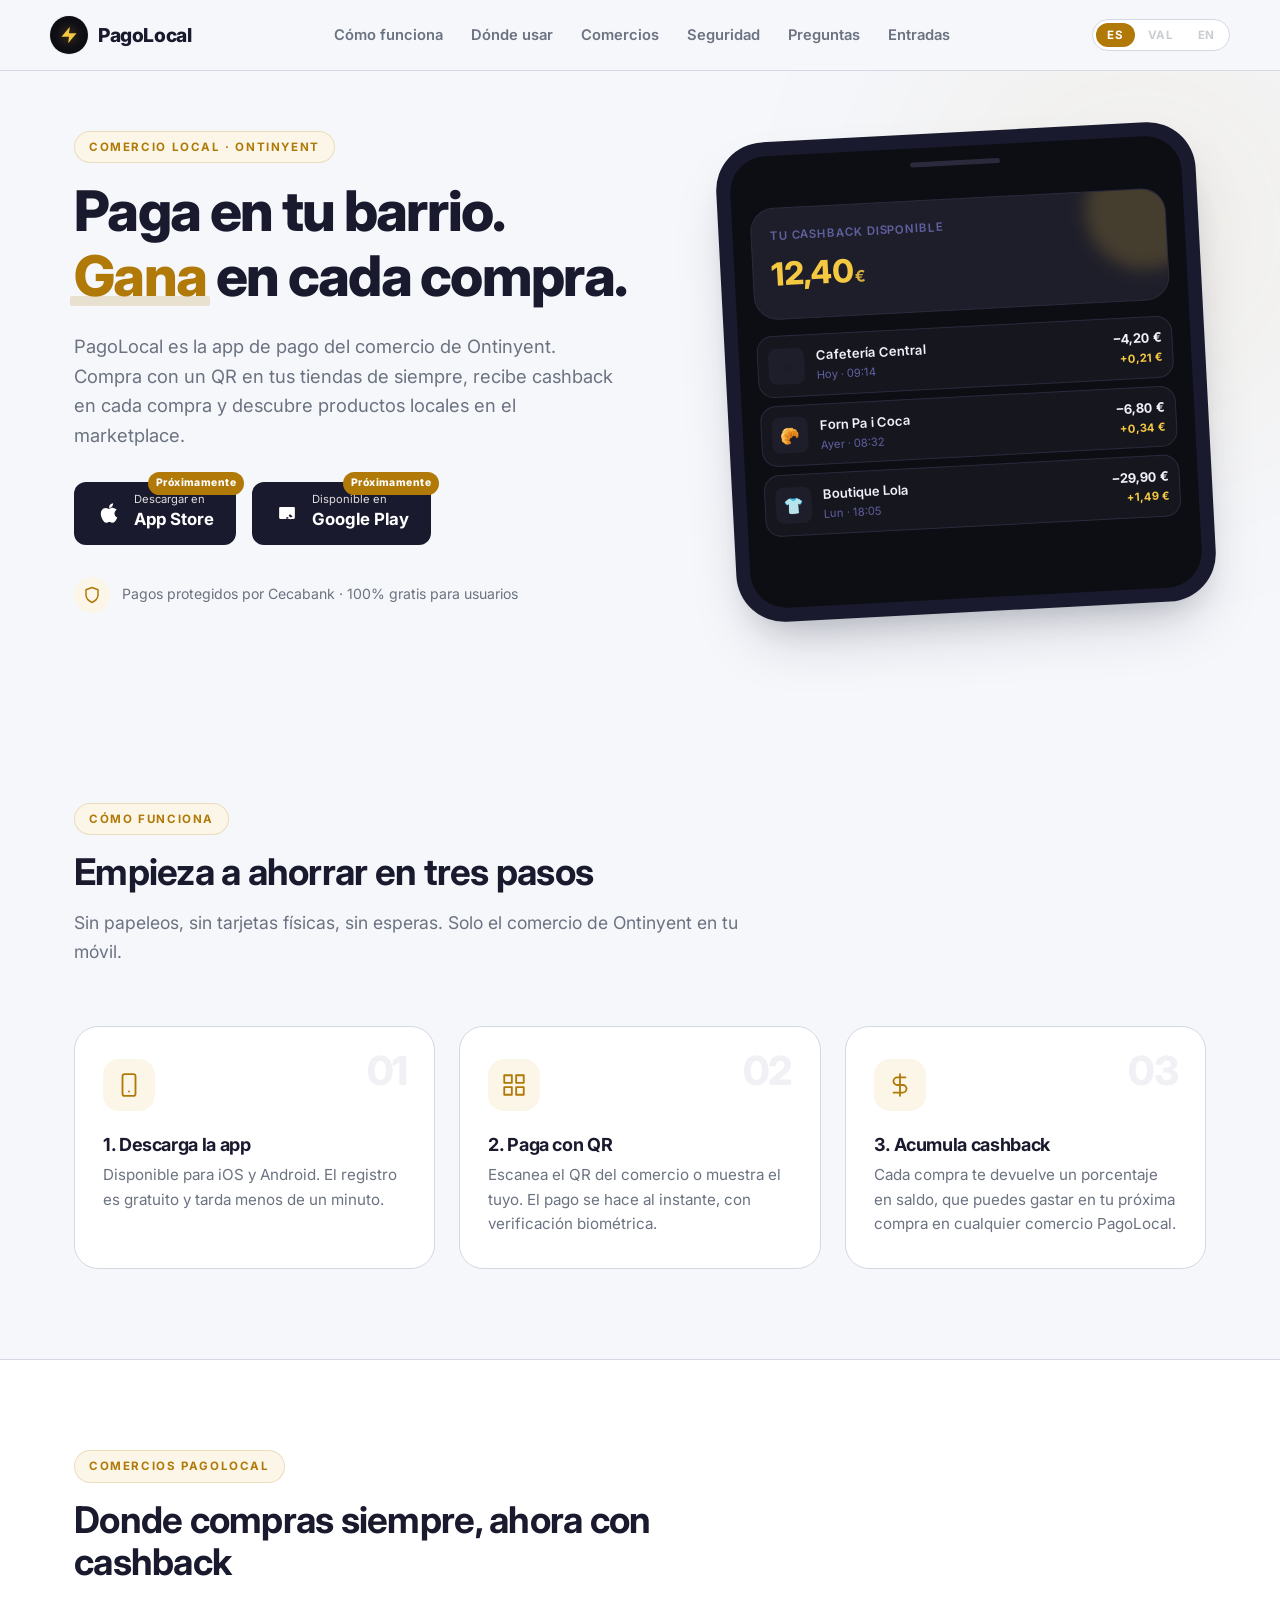
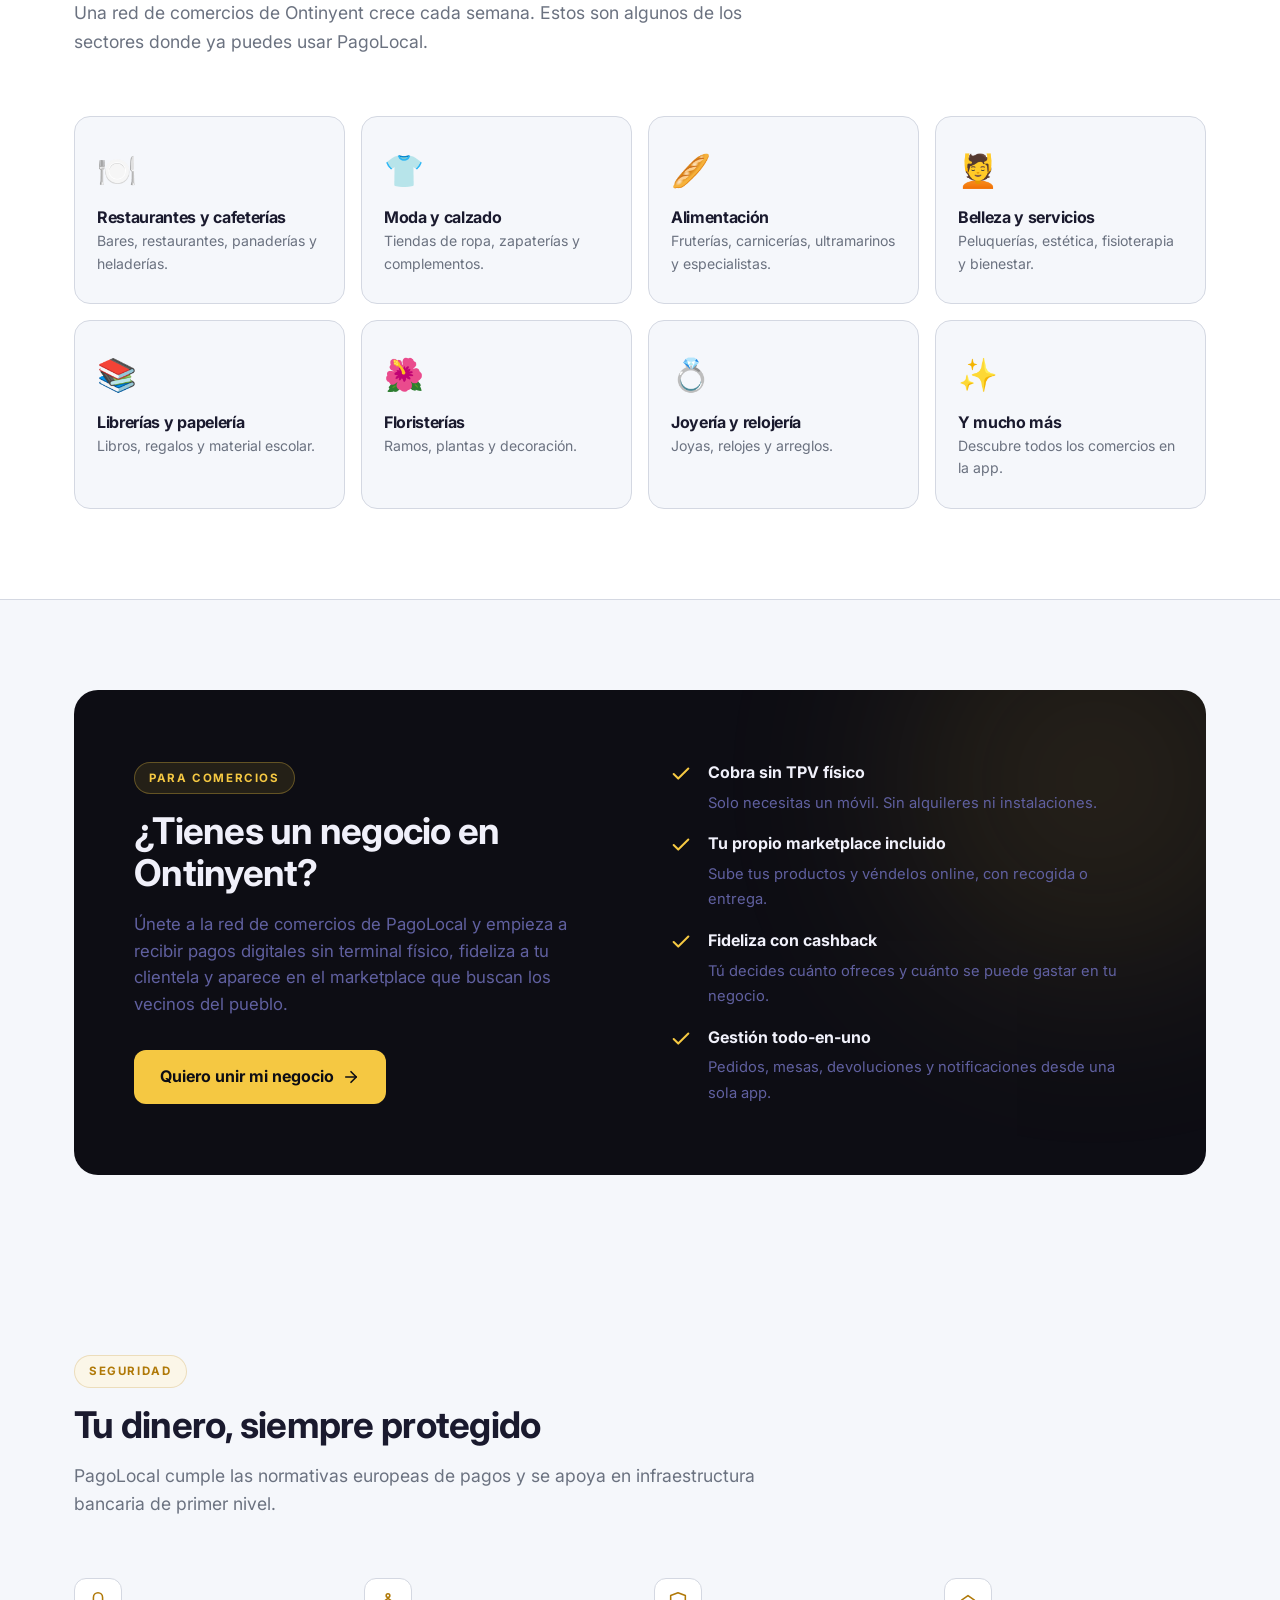
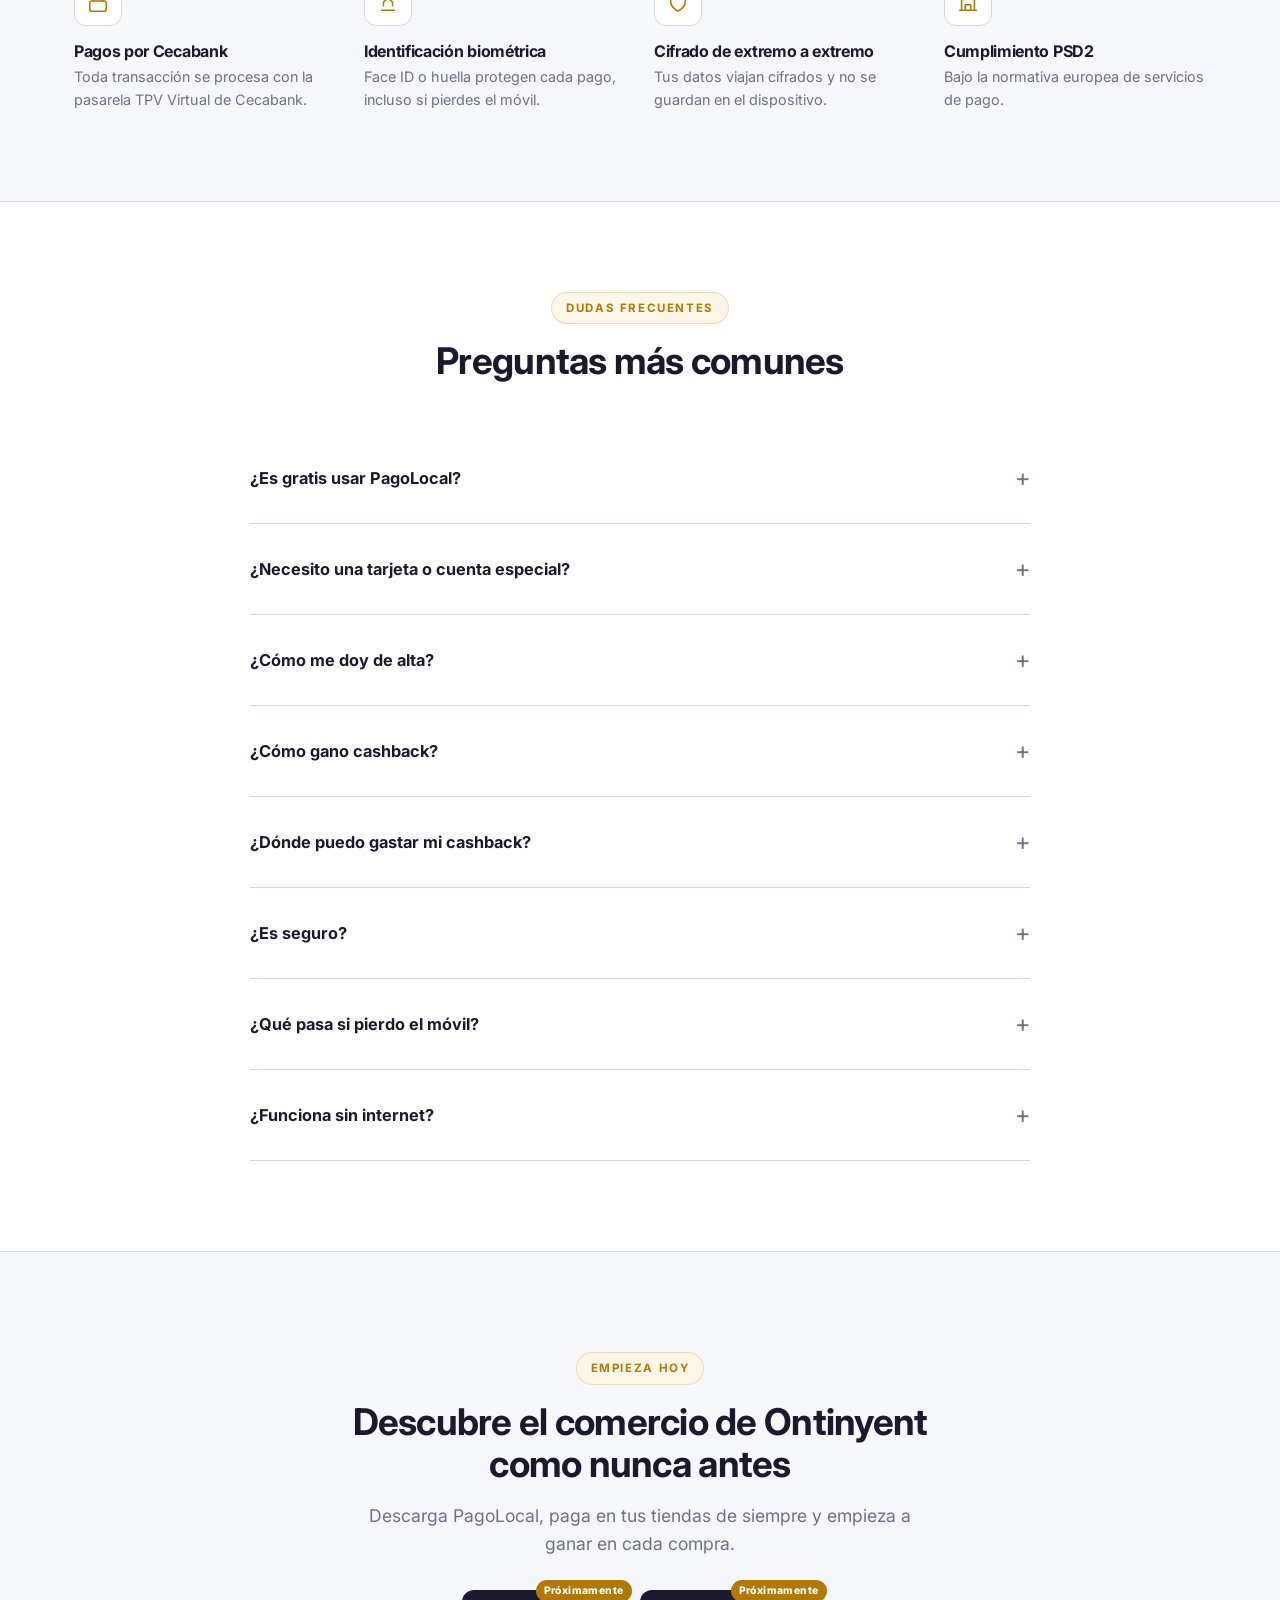
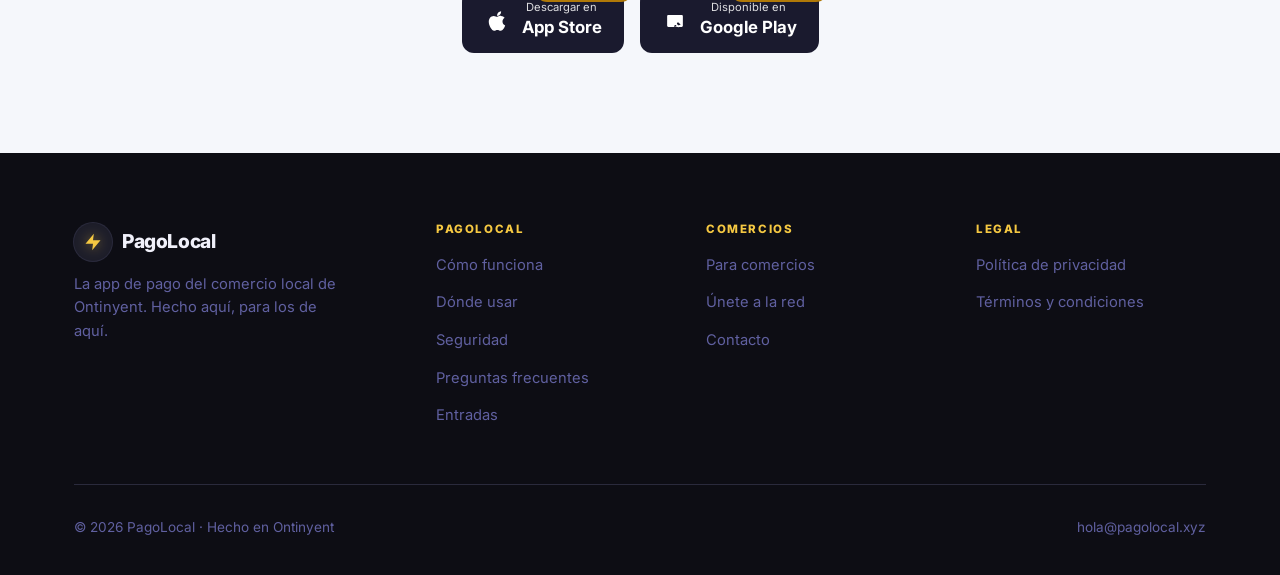
==== index.html @ 78c9f254 "Add files via upload" ====
<!DOCTYPE html>
<html lang="es">
<head>
  <meta charset="UTF-8" />
  <meta name="viewport" content="width=device-width, initial-scale=1.0" />
  <meta name="theme-color" content="#F5F7FB" />
  <meta name="color-scheme" content="light" />

  <!-- SEO -->
  <title>PagoLocal · Paga en Ontinyent y gana en cada compra</title>
  <meta name="description" content="PagoLocal es la app de pago del comercio local de Ontinyent. Paga con QR en tus tiendas de siempre, gana cashback en cada compra y descubre productos locales en el marketplace." />

  <!-- Open Graph -->
  <meta property="og:type" content="website" />
  <meta property="og:url" content="https://pagolocal.xyz/" />
  <meta property="og:title" content="PagoLocal · Paga en Ontinyent y gana en cada compra" />
  <meta property="og:description" content="La app de pago del comercio local de Ontinyent. QR, cashback y marketplace local en una sola app." />
  <meta property="og:locale" content="es_ES" />

  <!-- Favicon: réplica del icono de Play Store (círculo oscuro + rayo dorado) -->
  <link rel="icon" type="image/svg+xml" href="data:image/svg+xml,%3Csvg xmlns='http://www.w3.org/2000/svg' viewBox='0 0 100 100'%3E%3Ccircle cx='50' cy='50' r='48' fill='%231A1A2E'/%3E%3Cpath d='M55 18 L29 56 h17 l-5 26 27-42 H51 l4-22 z' fill='%23F5C842'/%3E%3C/svg%3E" />

  <!-- Inter (idéntica a la app: 600 semibold, 700 bold, 800 extrabold) -->
  <link rel="preconnect" href="https://fonts.googleapis.com" />
  <link rel="preconnect" href="https://fonts.gstatic.com" crossorigin />
  <link href="https://fonts.googleapis.com/css2?family=Inter:wght@400;500;600;700;800&display=swap" rel="stylesheet" />

  <!-- Estilos compartidos -->
  <link rel="stylesheet" href="/styles.css" />

  <style>
    /* ============================================================
       Estilos específicos de la landing
       ============================================================ */

    /* HERO */
    .hero {
      position: relative;
      padding: 60px 0 100px;
      overflow: hidden;
    }
    /* Glow dorado decorativo de fondo */
    .hero-decor {
      position: absolute;
      width: 480px; height: 480px;
      border-radius: 50%;
      background: var(--accent);
      opacity: 0.06;
      filter: blur(110px);
      top: -80px;
      right: -100px;
      z-index: 0;
      pointer-events: none;
    }
    .hero-grid {
      display: grid;
      grid-template-columns: 1.05fr 0.95fr;
      gap: 60px;
      align-items: center;
      position: relative;
      z-index: 1;
    }
    .hero h1 { margin-bottom: var(--s-xl); }
    /* "Gana" destacado en dorado */
    .hero h1 em {
      font-style: normal;
      color: var(--accent);
      position: relative;
    }
    .hero h1 em::after {
      content: "";
      position: absolute;
      left: -4px; right: -4px; bottom: 0.06em;
      height: 0.18em;
      background: var(--accent);
      opacity: 0.18;
      border-radius: 2px;
      z-index: -1;
    }
    .hero-lead {
      font-size: 1.15rem;
      color: var(--muted);
      max-width: 540px;
      margin-bottom: var(--s-xxl);
    }
    .hero-ctas { display: flex; gap: var(--s-lg); flex-wrap: wrap; }
    .hero-trust {
      margin-top: var(--s-xxl);
      display: flex;
      align-items: center;
      gap: var(--s-md);
      font-size: 0.88rem;
      color: var(--muted);
    }
    .hero-trust-icon {
      width: 36px; height: 36px;
      background: var(--accent-tint);
      border-radius: var(--r-full);
      display: grid;
      place-items: center;
      color: var(--accent);
    }
    .hero-trust-icon svg { width: 18px; height: 18px; }

    /* Mockup del móvil — sigue siendo OSCURO (es la app real, en su tema por defecto) */
    .hero-visual {
      position: relative;
      width: 100%;
      aspect-ratio: 1 / 1;
      max-width: 480px;
      margin-left: auto;
    }
    .phone-frame {
      position: absolute;
      inset: 0;
      background: #1A1A2E;
      border-radius: 48px;
      padding: 14px;
      box-shadow: 0 30px 60px -20px rgba(26, 26, 46, 0.25),
                  0 18px 30px -15px rgba(26, 26, 46, 0.15);
      transform: rotate(-3deg);
    }
    .phone-screen {
      width: 100%; height: 100%;
      background: var(--dark-bg);
      border-radius: 36px;
      padding: 28px 18px 24px;
      display: flex;
      flex-direction: column;
      gap: var(--s-lg);
      overflow: hidden;
      position: relative;
    }
    .phone-screen::before {
      content: "";
      position: absolute;
      top: 14px;
      left: 50%;
      transform: translateX(-50%);
      width: 90px;
      height: 5px;
      background: var(--dark-border);
      border-radius: var(--r-full);
    }

    /* Balance card oscuro (réplica del balanceCard de la app) */
    .phone-balance {
      margin-top: var(--s-xl);
      padding: 18px;
      background: var(--dark-card);
      border: 1px solid var(--dark-border);
      border-radius: var(--r-xl);
      position: relative;
      overflow: hidden;
    }
    .phone-balance::after {
      content: "";
      position: absolute;
      top: -40px;
      right: -40px;
      width: 120px;
      height: 120px;
      border-radius: 50%;
      background: rgba(245, 200, 66, 0.18);
      filter: blur(8px);
    }
    .phone-balance-label {
      font-size: 0.72rem;
      color: var(--dark-muted);
      letter-spacing: 0.08em;
      text-transform: uppercase;
      position: relative;
      font-weight: 600;
    }
    .phone-balance-value {
      font-size: 2rem;
      font-weight: 800;
      margin-top: var(--s-xs);
      color: var(--accent-bright);
      letter-spacing: -0.02em;
      position: relative;
    }
    .phone-balance-value small {
      font-size: 1rem;
      opacity: 0.85;
      margin-left: 2px;
      font-weight: 700;
    }
    .phone-row {
      display: flex;
      align-items: center;
      gap: var(--s-md);
      padding: 10px;
      background: var(--dark-surface);
      border: 1px solid var(--dark-border);
      border-radius: var(--r-lg);
      font-size: 0.82rem;
    }
    .phone-row-icon {
      width: 36px; height: 36px;
      background: var(--dark-card);
      border-radius: var(--r-sm);
      display: grid;
      place-items: center;
      font-size: 1rem;
    }
    .phone-row-main { flex: 1; min-width: 0; }
    .phone-row-name {
      font-weight: 600;
      color: var(--dark-text);
      white-space: nowrap;
      overflow: hidden;
      text-overflow: ellipsis;
    }
    .phone-row-sub { font-size: 0.7rem; color: var(--dark-muted); margin-top: 1px; }
    .phone-row-amount {
      font-weight: 700;
      color: var(--dark-text);
      font-variant-numeric: tabular-nums;
      text-align: right;
    }
    .phone-row-cb {
      color: var(--accent-bright);
      font-size: 0.7rem;
      font-weight: 700;
      margin-top: 1px;
      text-align: right;
    }

    @media (max-width: 880px) {
      .hero { padding: 40px 0 60px; }
      .hero-grid { grid-template-columns: 1fr; gap: 50px; }
      .hero-visual { max-width: 320px; margin: 0 auto; }
    }

    /* SECCIÓN GENÉRICA */
    section { padding: 90px 0; }
    @media (max-width: 700px) { section { padding: 60px 0; } }

    .section-head {
      max-width: 700px;
      margin-bottom: 60px;
    }
    .section-head h2 { margin-bottom: var(--s-lg); }
    .section-head p { font-size: 1.1rem; color: var(--muted); }

    /* CÓMO FUNCIONA — 3 pasos sobre fondo claro */
    .how-grid {
      display: grid;
      grid-template-columns: repeat(3, 1fr);
      gap: var(--s-xl);
    }
    .step {
      background: var(--surface);
      border: 1px solid var(--border);
      border-radius: var(--r-xl);
      padding: var(--s-xxl) 28px;
      position: relative;
      transition: transform .2s ease, box-shadow .2s ease, border-color .2s ease;
    }
    .step:hover {
      transform: translateY(-4px);
      border-color: var(--accent);
      box-shadow: var(--shadow);
    }
    .step-num {
      position: absolute;
      top: var(--s-xl); right: 28px;
      font-size: 2.5rem;
      font-weight: 800;
      color: var(--surface-3);
      line-height: 1;
      letter-spacing: -0.04em;
    }
    .step-icon {
      width: 52px; height: 52px;
      background: var(--accent-tint);
      color: var(--accent);
      border-radius: var(--r-lg);
      display: grid;
      place-items: center;
      margin-bottom: var(--s-xl);
    }
    .step-icon svg { width: 26px; height: 26px; stroke-width: 1.7; }
    .step h3 { margin-bottom: var(--s-sm); color: var(--text); }
    .step p { margin: 0; color: var(--muted); font-size: 0.95rem; }

    @media (max-width: 880px) {
      .how-grid { grid-template-columns: 1fr; }
    }

    /* DÓNDE USAR — mosaico sobre fondo blanco con sutil contraste */
    .where-bg {
      background: var(--surface);
      border-top: 1px solid var(--border);
      border-bottom: 1px solid var(--border);
    }
    .where-grid {
      display: grid;
      grid-template-columns: repeat(4, 1fr);
      gap: var(--s-lg);
    }
    .where-card {
      padding: 28px 22px;
      border-radius: var(--r-lg);
      background: var(--bg);
      border: 1px solid var(--border);
      transition: all .2s ease;
    }
    .where-card:hover {
      border-color: var(--accent);
      transform: translateY(-3px);
      box-shadow: var(--shadow-sm);
    }
    .where-emoji {
      font-size: 2rem;
      margin-bottom: var(--s-md);
      display: block;
    }
    .where-card h3 {
      font-size: 1rem;
      margin-bottom: var(--s-xs);
      font-weight: 700;
      color: var(--text);
    }
    .where-card p { font-size: 0.88rem; margin: 0; color: var(--muted); }

    @media (max-width: 880px) { .where-grid { grid-template-columns: repeat(2, 1fr); } }
    @media (max-width: 480px) { .where-grid { grid-template-columns: 1fr; } }

    /* PARA COMERCIOS — card oscura estilo feature graphic de Play Store */
    .merchants {
      background: var(--dark-bg);
      color: var(--dark-text);
      border-radius: var(--r-xl);
      padding: 70px 60px;
      position: relative;
      overflow: hidden;
    }
    .merchants::before {
      content: "";
      position: absolute;
      width: 380px; height: 380px;
      border-radius: 50%;
      background: var(--accent-bright);
      opacity: 0.12;
      filter: blur(110px);
      top: -100px; right: -80px;
    }
    .merchants-grid {
      display: grid;
      grid-template-columns: 1fr 1fr;
      gap: 60px;
      align-items: center;
      position: relative;
    }
    .merchants .eyebrow {
      color: var(--accent-bright);
      background: rgba(245, 200, 66, 0.10);
      border-color: rgba(245, 200, 66, 0.30);
    }
    .merchants h2 { color: var(--dark-text); margin-bottom: var(--s-lg); }
    .merchants-lead {
      color: var(--dark-muted);
      font-size: 1.05rem;
      margin-bottom: var(--s-xxl);
    }
    .merchants-cta {
      display: inline-flex;
      align-items: center;
      gap: var(--s-sm);
      padding: 14px 26px;
      background: var(--accent-bright);
      color: var(--dark-bg);
      border-radius: var(--r-md);
      font-weight: 700;
      transition: transform .15s ease, box-shadow .15s ease;
    }
    .merchants-cta:hover {
      transform: translateY(-2px);
      box-shadow: 0 8px 24px rgba(245, 200, 66, 0.3);
    }
    .merchants-list {
      list-style: none;
      padding: 0; margin: 0;
      display: flex;
      flex-direction: column;
      gap: var(--s-lg);
    }
    .merchants-list li {
      display: flex;
      gap: var(--s-lg);
      align-items: flex-start;
    }
    .merchants-list svg {
      flex-shrink: 0;
      width: 22px; height: 22px;
      color: var(--accent-bright);
      margin-top: 3px;
    }
    .merchants-list strong {
      display: block;
      margin-bottom: var(--s-xs);
      color: var(--dark-text);
      font-weight: 700;
    }
    .merchants-list span { color: var(--dark-muted); font-size: 0.92rem; }

    @media (max-width: 880px) {
      .merchants { padding: 50px 32px; }
      .merchants-grid { grid-template-columns: 1fr; gap: 40px; }
    }

    /* SEGURIDAD */
    .security-grid {
      display: grid;
      grid-template-columns: repeat(4, 1fr);
      gap: 28px;
    }
    .security-item { text-align: left; }
    .security-icon {
      width: 48px; height: 48px;
      border-radius: var(--r-md);
      background: var(--surface);
      border: 1px solid var(--border);
      color: var(--accent);
      display: grid;
      place-items: center;
      margin-bottom: var(--s-lg);
    }
    .security-icon svg { width: 22px; height: 22px; stroke-width: 1.7; }
    .security-item h3 {
      font-size: 1rem;
      margin-bottom: var(--s-xs);
      color: var(--text);
      font-weight: 700;
    }
    .security-item p { font-size: 0.9rem; margin: 0; color: var(--muted); }

    @media (max-width: 880px) { .security-grid { grid-template-columns: repeat(2, 1fr); gap: 32px; } }
    @media (max-width: 480px) { .security-grid { grid-template-columns: 1fr; } }

    /* FAQ */
    .faq-bg {
      background: var(--surface);
      border-top: 1px solid var(--border);
      border-bottom: 1px solid var(--border);
    }
    .faq-list { max-width: 780px; margin: 0 auto; }
    .faq-item {
      border-bottom: 1px solid var(--border);
      padding: var(--s-sm) 0;
    }
    .faq-item summary {
      list-style: none;
      cursor: pointer;
      padding: var(--s-xl) 0;
      font-weight: 700;
      font-size: 1.02rem;
      color: var(--text);
      display: flex;
      justify-content: space-between;
      align-items: center;
      gap: 20px;
      transition: color .15s ease;
    }
    .faq-item summary:hover { color: var(--accent); }
    .faq-item summary::-webkit-details-marker { display: none; }
    .faq-item summary::after {
      content: "+";
      font-size: 1.5rem;
      font-weight: 400;
      color: var(--muted);
      transition: transform .2s ease, color .2s ease;
      line-height: 1;
    }
    .faq-item[open] summary::after { transform: rotate(45deg); color: var(--accent); }
    .faq-answer {
      padding: 0 0 var(--s-xl);
      color: var(--muted);
      max-width: 680px;
    }
    .faq-answer p { margin: 0 0 var(--s-md); color: var(--muted); }
    .faq-answer p:last-child { margin: 0; }
    .faq-answer a {
      color: var(--accent);
      text-decoration: underline;
      text-decoration-thickness: 1px;
      text-underline-offset: 3px;
    }

    /* CTA FINAL */
    .cta-final {
      text-align: center;
      padding: 100px 0;
    }
    .cta-final h2 { max-width: 640px; margin: 0 auto var(--s-lg); }
    .cta-final p { font-size: 1.1rem; max-width: 560px; margin: 0 auto var(--s-xxl); color: var(--muted); }
    .cta-final .hero-ctas { justify-content: center; }
  </style>
</head>
<body>

  <!-- =================== HEADER =================== -->
  <header class="site-header">
    <div class="container nav">
      <a href="/" class="logo">
        <span class="logo-mark">
          <svg viewBox="0 0 24 24" fill="currentColor" aria-hidden="true">
            <path d="M13 2L3 14h9l-1 8 10-12h-9l1-8z"/>
          </svg>
        </span>
        <span>PagoLocal</span>
      </a>

      <ul class="nav-links" id="navLinks">
        <li><a href="#como-funciona" data-i18n="nav.how"></a></li>
        <li><a href="#donde-usar"    data-i18n="nav.where"></a></li>
        <li><a href="#comercios"     data-i18n="nav.merchants"></a></li>
        <li><a href="#seguridad"     data-i18n="nav.security"></a></li>
        <li><a href="#faq"           data-i18n="nav.faq"></a></li>
        <li><a href="/entradas.html" data-i18n="nav.entradas"></a></li>
      </ul>

      <div class="nav-right">
        <div class="lang-switch" role="tablist" aria-label="Idioma">
          <button data-lang="es" class="active">ES</button>
          <button data-lang="val" disabled title="Próximamente">VAL</button>
          <button data-lang="en"  disabled title="Próximamente">EN</button>
        </div>
        <button class="menu-toggle" id="menuToggle" aria-label="Menú">
          <svg viewBox="0 0 24 24" fill="none" stroke="currentColor" stroke-width="2"><line x1="3" y1="6" x2="21" y2="6"/><line x1="3" y1="12" x2="21" y2="12"/><line x1="3" y1="18" x2="21" y2="18"/></svg>
        </button>
      </div>
    </div>
  </header>

  <!-- =================== HERO =================== -->
  <section class="hero">
    <div class="hero-decor" aria-hidden="true"></div>
    <div class="container hero-grid">
      <div>
        <span class="eyebrow" data-i18n="hero.eyebrow"></span>
        <h1 data-i18n-html="hero.title"></h1>
        <p class="hero-lead" data-i18n="hero.lead"></p>
        <div class="hero-ctas">
          <a href="#" class="btn-store" data-action="download" data-platform="ios">
            <svg viewBox="0 0 24 24" fill="currentColor"><path d="M17.05 20.28c-.98.95-2.05.86-3.08.4-1.09-.48-2.09-.49-3.24 0-1.44.62-2.2.44-3.06-.4C2.79 15.25 3.51 7.59 9.05 7.31c1.35.07 2.29.74 3.08.8 1.18-.24 2.31-.93 3.57-.84 1.51.12 2.65.72 3.4 1.8-3.12 1.87-2.38 5.98.48 7.13-.57 1.5-1.31 2.99-2.53 4.08zM12.03 7.25c-.15-2.23 1.66-4.07 3.74-4.25.29 2.58-2.34 4.5-3.74 4.25z"/></svg>
            <span>
              <span class="small" data-i18n="cta.iosSmall"></span>
              <span class="big" data-i18n="cta.iosBig"></span>
            </span>
          </a>
          <a href="#" class="btn-store" data-action="download" data-platform="android">
            <svg viewBox="0 0 24 24" fill="currentColor"><path d="M17.523 15.34c-.18 0-.357-.072-.49-.205l-1.526-1.526c-.41-.41-1.067-.41-1.477 0-.41.41-.41 1.067 0 1.477l1.526 1.526c.273.273.273.717 0 .99-.273.273-.717.273-.99 0l-1.526-1.526c-.41-.41-1.067-.41-1.477 0-.41.41-.41 1.067 0 1.477m-7.36-2.964l1.526-1.526c.273-.273.273-.717 0-.99-.273-.273-.717-.273-.99 0L7.706 9.86c-.41.41-.41 1.067 0 1.477.41.41 1.067.41 1.477 0M5.864 6.5h12.272c.62 0 1.123.503 1.123 1.123v8.754c0 .62-.503 1.123-1.123 1.123H5.864c-.62 0-1.123-.503-1.123-1.123V7.623c0-.62.503-1.123 1.123-1.123z"/><circle cx="8.5" cy="11" r="1"/><circle cx="15.5" cy="11" r="1"/></svg>
            <span>
              <span class="small" data-i18n="cta.androidSmall"></span>
              <span class="big" data-i18n="cta.androidBig"></span>
            </span>
          </a>
        </div>

        <div class="hero-trust">
          <div class="hero-trust-icon">
            <svg viewBox="0 0 24 24" fill="none" stroke="currentColor" stroke-width="2" stroke-linecap="round" stroke-linejoin="round"><path d="M12 22s8-4 8-10V5l-8-3-8 3v7c0 6 8 10 8 10z"/></svg>
          </div>
          <span data-i18n="hero.trust"></span>
        </div>
      </div>

      <!-- Mockup del móvil en OSCURO (es la app real, tema por defecto) -->
      <div class="hero-visual" aria-hidden="true">
        <div class="phone-frame">
          <div class="phone-screen">
            <div class="phone-balance">
              <div class="phone-balance-label" data-i18n="phone.balance"></div>
              <div class="phone-balance-value">12,40<small>€</small></div>
            </div>
            <div style="display: flex; flex-direction: column; gap: 8px;">
              <div class="phone-row">
                <div class="phone-row-icon">☕</div>
                <div class="phone-row-main">
                  <div class="phone-row-name">Cafetería Central</div>
                  <div class="phone-row-sub">Hoy · 09:14</div>
                </div>
                <div>
                  <div class="phone-row-amount">−4,20 €</div>
                  <div class="phone-row-cb">+0,21 €</div>
                </div>
              </div>
              <div class="phone-row">
                <div class="phone-row-icon">🥐</div>
                <div class="phone-row-main">
                  <div class="phone-row-name">Forn Pa i Coca</div>
                  <div class="phone-row-sub">Ayer · 08:32</div>
                </div>
                <div>
                  <div class="phone-row-amount">−6,80 €</div>
                  <div class="phone-row-cb">+0,34 €</div>
                </div>
              </div>
              <div class="phone-row">
                <div class="phone-row-icon">👕</div>
                <div class="phone-row-main">
                  <div class="phone-row-name">Boutique Lola</div>
                  <div class="phone-row-sub">Lun · 18:05</div>
                </div>
                <div>
                  <div class="phone-row-amount">−29,90 €</div>
                  <div class="phone-row-cb">+1,49 €</div>
                </div>
              </div>
            </div>
          </div>
        </div>
      </div>
    </div>
  </section>

  <!-- =================== CÓMO FUNCIONA =================== -->
  <section id="como-funciona">
    <div class="container">
      <div class="section-head">
        <span class="eyebrow" data-i18n="how.eyebrow"></span>
        <h2 data-i18n="how.title"></h2>
        <p data-i18n="how.lead"></p>
      </div>
      <div class="how-grid">
        <div class="step">
          <div class="step-num">01</div>
          <div class="step-icon">
            <svg viewBox="0 0 24 24" fill="none" stroke="currentColor" stroke-linecap="round" stroke-linejoin="round"><rect x="6" y="2" width="12" height="20" rx="2"/><line x1="12" y1="18" x2="12.01" y2="18"/></svg>
          </div>
          <h3 data-i18n="how.step1.title"></h3>
          <p  data-i18n="how.step1.text"></p>
        </div>
        <div class="step">
          <div class="step-num">02</div>
          <div class="step-icon">
            <svg viewBox="0 0 24 24" fill="none" stroke="currentColor" stroke-linecap="round" stroke-linejoin="round"><rect x="3" y="3" width="7" height="7"/><rect x="14" y="3" width="7" height="7"/><rect x="14" y="14" width="7" height="7"/><rect x="3" y="14" width="7" height="7"/></svg>
          </div>
          <h3 data-i18n="how.step2.title"></h3>
          <p  data-i18n="how.step2.text"></p>
        </div>
        <div class="step">
          <div class="step-num">03</div>
          <div class="step-icon">
            <svg viewBox="0 0 24 24" fill="none" stroke="currentColor" stroke-linecap="round" stroke-linejoin="round"><path d="M12 2v20M17 5H9.5a3.5 3.5 0 0 0 0 7h5a3.5 3.5 0 0 1 0 7H6"/></svg>
          </div>
          <h3 data-i18n="how.step3.title"></h3>
          <p  data-i18n="how.step3.text"></p>
        </div>
      </div>
    </div>
  </section>

  <!-- =================== DÓNDE USAR =================== -->
  <section id="donde-usar" class="where-bg">
    <div class="container">
      <div class="section-head">
        <span class="eyebrow" data-i18n="where.eyebrow"></span>
        <h2 data-i18n="where.title"></h2>
        <p data-i18n="where.lead"></p>
      </div>
      <div class="where-grid">
        <div class="where-card"><span class="where-emoji">🍽️</span><h3 data-i18n="where.c1.title"></h3><p data-i18n="where.c1.text"></p></div>
        <div class="where-card"><span class="where-emoji">👕</span><h3 data-i18n="where.c2.title"></h3><p data-i18n="where.c2.text"></p></div>
        <div class="where-card"><span class="where-emoji">🥖</span><h3 data-i18n="where.c3.title"></h3><p data-i18n="where.c3.text"></p></div>
        <div class="where-card"><span class="where-emoji">💆</span><h3 data-i18n="where.c4.title"></h3><p data-i18n="where.c4.text"></p></div>
        <div class="where-card"><span class="where-emoji">📚</span><h3 data-i18n="where.c5.title"></h3><p data-i18n="where.c5.text"></p></div>
        <div class="where-card"><span class="where-emoji">🌺</span><h3 data-i18n="where.c6.title"></h3><p data-i18n="where.c6.text"></p></div>
        <div class="where-card"><span class="where-emoji">💍</span><h3 data-i18n="where.c7.title"></h3><p data-i18n="where.c7.text"></p></div>
        <div class="where-card"><span class="where-emoji">✨</span><h3 data-i18n="where.c8.title"></h3><p data-i18n="where.c8.text"></p></div>
      </div>
    </div>
  </section>

  <!-- =================== PARA COMERCIOS (card oscura estilo feature graphic) =================== -->
  <section id="comercios">
    <div class="container">
      <div class="merchants">
        <div class="merchants-grid">
          <div>
            <span class="eyebrow" data-i18n="merchants.eyebrow"></span>
            <h2 data-i18n="merchants.title"></h2>
            <p class="merchants-lead" data-i18n="merchants.lead"></p>
            <a href="mailto:hola@pagolocal.xyz?subject=Quiero%20unir%20mi%20negocio%20a%20PagoLocal" class="merchants-cta">
              <span data-i18n="merchants.cta"></span>
              <svg viewBox="0 0 24 24" fill="none" stroke="currentColor" stroke-width="2.2" stroke-linecap="round" stroke-linejoin="round" width="18" height="18"><line x1="5" y1="12" x2="19" y2="12"/><polyline points="12 5 19 12 12 19"/></svg>
            </a>
          </div>
          <ul class="merchants-list">
            <li>
              <svg viewBox="0 0 24 24" fill="none" stroke="currentColor" stroke-width="2.2" stroke-linecap="round" stroke-linejoin="round"><polyline points="20 6 9 17 4 12"/></svg>
              <div><strong data-i18n="merchants.b1.title"></strong><span data-i18n="merchants.b1.text"></span></div>
            </li>
            <li>
              <svg viewBox="0 0 24 24" fill="none" stroke="currentColor" stroke-width="2.2" stroke-linecap="round" stroke-linejoin="round"><polyline points="20 6 9 17 4 12"/></svg>
              <div><strong data-i18n="merchants.b2.title"></strong><span data-i18n="merchants.b2.text"></span></div>
            </li>
            <li>
              <svg viewBox="0 0 24 24" fill="none" stroke="currentColor" stroke-width="2.2" stroke-linecap="round" stroke-linejoin="round"><polyline points="20 6 9 17 4 12"/></svg>
              <div><strong data-i18n="merchants.b3.title"></strong><span data-i18n="merchants.b3.text"></span></div>
            </li>
            <li>
              <svg viewBox="0 0 24 24" fill="none" stroke="currentColor" stroke-width="2.2" stroke-linecap="round" stroke-linejoin="round"><polyline points="20 6 9 17 4 12"/></svg>
              <div><strong data-i18n="merchants.b4.title"></strong><span data-i18n="merchants.b4.text"></span></div>
            </li>
          </ul>
        </div>
      </div>
    </div>
  </section>

  <!-- =================== SEGURIDAD =================== -->
  <section id="seguridad">
    <div class="container">
      <div class="section-head">
        <span class="eyebrow" data-i18n="security.eyebrow"></span>
        <h2 data-i18n="security.title"></h2>
        <p data-i18n="security.lead"></p>
      </div>
      <div class="security-grid">
        <div class="security-item">
          <div class="security-icon">
            <svg viewBox="0 0 24 24" fill="none" stroke="currentColor" stroke-linecap="round" stroke-linejoin="round"><rect x="3" y="11" width="18" height="11" rx="2"/><path d="M7 11V7a5 5 0 0 1 10 0v4"/></svg>
          </div>
          <h3 data-i18n="security.s1.title"></h3>
          <p  data-i18n="security.s1.text"></p>
        </div>
        <div class="security-item">
          <div class="security-icon">
            <svg viewBox="0 0 24 24" fill="none" stroke="currentColor" stroke-linecap="round" stroke-linejoin="round"><path d="M17 16v-2.4a4 4 0 0 0-1.6-3.2L12 8 8.6 10.4A4 4 0 0 0 7 13.6V16"/><circle cx="12" cy="5" r="2"/><path d="M5 21h14"/></svg>
          </div>
          <h3 data-i18n="security.s2.title"></h3>
          <p  data-i18n="security.s2.text"></p>
        </div>
        <div class="security-item">
          <div class="security-icon">
            <svg viewBox="0 0 24 24" fill="none" stroke="currentColor" stroke-linecap="round" stroke-linejoin="round"><path d="M12 22s8-4 8-10V5l-8-3-8 3v7c0 6 8 10 8 10z"/></svg>
          </div>
          <h3 data-i18n="security.s3.title"></h3>
          <p  data-i18n="security.s3.text"></p>
        </div>
        <div class="security-item">
          <div class="security-icon">
            <svg viewBox="0 0 24 24" fill="none" stroke="currentColor" stroke-linecap="round" stroke-linejoin="round"><path d="M3 21h18"/><path d="M5 21V10l7-5 7 5v11"/><path d="M9 21v-6h6v6"/></svg>
          </div>
          <h3 data-i18n="security.s4.title"></h3>
          <p  data-i18n="security.s4.text"></p>
        </div>
      </div>
    </div>
  </section>

  <!-- =================== FAQ =================== -->
  <section id="faq" class="faq-bg">
    <div class="container">
      <div class="section-head" style="margin: 0 auto 50px; text-align: center;">
        <span class="eyebrow" data-i18n="faq.eyebrow"></span>
        <h2 data-i18n="faq.title"></h2>
      </div>
      <div class="faq-list">
        <details class="faq-item">
          <summary data-i18n="faq.q1.q"></summary>
          <div class="faq-answer"><p data-i18n="faq.q1.a"></p></div>
        </details>
        <details class="faq-item">
          <summary data-i18n="faq.q2.q"></summary>
          <div class="faq-answer"><p data-i18n="faq.q2.a"></p></div>
        </details>
        <details class="faq-item">
          <summary data-i18n="faq.q3.q"></summary>
          <div class="faq-answer"><p data-i18n="faq.q3.a"></p></div>
        </details>
        <details class="faq-item">
          <summary data-i18n="faq.q4.q"></summary>
          <div class="faq-answer"><p data-i18n="faq.q4.a"></p></div>
        </details>
        <details class="faq-item">
          <summary data-i18n="faq.q5.q"></summary>
          <div class="faq-answer"><p data-i18n="faq.q5.a"></p></div>
        </details>
        <details class="faq-item">
          <summary data-i18n="faq.q6.q"></summary>
          <div class="faq-answer"><p data-i18n="faq.q6.a"></p></div>
        </details>
        <details class="faq-item">
          <summary data-i18n="faq.q7.q"></summary>
          <div class="faq-answer"><p data-i18n="faq.q7.a"></p></div>
        </details>
        <details class="faq-item">
          <summary data-i18n="faq.q8.q"></summary>
          <div class="faq-answer"><p data-i18n="faq.q8.a"></p></div>
        </details>
      </div>
    </div>
  </section>

  <!-- =================== CTA FINAL =================== -->
  <section class="cta-final">
    <div class="container">
      <span class="eyebrow" data-i18n="ctafinal.eyebrow"></span>
      <h2 data-i18n="ctafinal.title"></h2>
      <p data-i18n="ctafinal.lead"></p>
      <div class="hero-ctas">
        <a href="#" class="btn-store" data-action="download" data-platform="ios">
          <svg viewBox="0 0 24 24" fill="currentColor"><path d="M17.05 20.28c-.98.95-2.05.86-3.08.4-1.09-.48-2.09-.49-3.24 0-1.44.62-2.2.44-3.06-.4C2.79 15.25 3.51 7.59 9.05 7.31c1.35.07 2.29.74 3.08.8 1.18-.24 2.31-.93 3.57-.84 1.51.12 2.65.72 3.4 1.8-3.12 1.87-2.38 5.98.48 7.13-.57 1.5-1.31 2.99-2.53 4.08zM12.03 7.25c-.15-2.23 1.66-4.07 3.74-4.25.29 2.58-2.34 4.5-3.74 4.25z"/></svg>
          <span>
            <span class="small" data-i18n="cta.iosSmall"></span>
            <span class="big" data-i18n="cta.iosBig"></span>
          </span>
        </a>
        <a href="#" class="btn-store" data-action="download" data-platform="android">
          <svg viewBox="0 0 24 24" fill="currentColor"><path d="M17.523 15.34c-.18 0-.357-.072-.49-.205l-1.526-1.526c-.41-.41-1.067-.41-1.477 0-.41.41-.41 1.067 0 1.477l1.526 1.526c.273.273.273.717 0 .99-.273.273-.717.273-.99 0l-1.526-1.526c-.41-.41-1.067-.41-1.477 0-.41.41-.41 1.067 0 1.477m-7.36-2.964l1.526-1.526c.273-.273.273-.717 0-.99-.273-.273-.717-.273-.99 0L7.706 9.86c-.41.41-.41 1.067 0 1.477.41.41 1.067.41 1.477 0M5.864 6.5h12.272c.62 0 1.123.503 1.123 1.123v8.754c0 .62-.503 1.123-1.123 1.123H5.864c-.62 0-1.123-.503-1.123-1.123V7.623c0-.62.503-1.123 1.123-1.123z"/><circle cx="8.5" cy="11" r="1"/><circle cx="15.5" cy="11" r="1"/></svg>
          <span>
            <span class="small" data-i18n="cta.androidSmall"></span>
            <span class="big" data-i18n="cta.androidBig"></span>
          </span>
        </a>
      </div>
    </div>
  </section>

  <!-- =================== FOOTER =================== -->
  <footer class="site-footer">
    <div class="container">
      <div class="footer-grid">
        <div class="footer-brand">
          <a href="/" class="logo">
            <span class="logo-mark">
              <svg viewBox="0 0 24 24" fill="currentColor" aria-hidden="true">
                <path d="M13 2L3 14h9l-1 8 10-12h-9l1-8z"/>
              </svg>
            </span>
            <span>PagoLocal</span>
          </a>
          <p data-i18n="footer.tagline"></p>
        </div>
        <div class="footer-col">
          <h4 data-i18n="footer.col1.title"></h4>
          <ul>
            <li><a href="#como-funciona"  data-i18n="footer.col1.l1"></a></li>
            <li><a href="#donde-usar"     data-i18n="footer.col1.l2"></a></li>
            <li><a href="#seguridad"      data-i18n="footer.col1.l3"></a></li>
            <li><a href="#faq"            data-i18n="footer.col1.l4"></a></li>
            <li><a href="/entradas.html"  data-i18n="footer.col1.l5"></a></li>
          </ul>
        </div>
        <div class="footer-col">
          <h4 data-i18n="footer.col2.title"></h4>
          <ul>
            <li><a href="#comercios"                                                       data-i18n="footer.col2.l1"></a></li>
            <li><a href="mailto:hola@pagolocal.xyz?subject=Quiero%20unir%20mi%20negocio%20a%20PagoLocal" data-i18n="footer.col2.l2"></a></li>
            <li><a href="mailto:hola@pagolocal.xyz"                                        data-i18n="footer.col2.l3"></a></li>
          </ul>
        </div>
        <div class="footer-col">
          <h4 data-i18n="footer.col3.title"></h4>
          <ul>
            <li><a href="/privacy.html" data-i18n="footer.col3.l1"></a></li>
            <li><a href="/terms.html"   data-i18n="footer.col3.l2"></a></li>
          </ul>
        </div>
      </div>
      <div class="footer-bottom">
        <span>© <span id="year"></span> PagoLocal · <span data-i18n="footer.madeIn"></span></span>
        <span><a href="mailto:hola@pagolocal.xyz">hola@pagolocal.xyz</a></span>
      </div>
    </div>
  </footer>

  <!-- =================== MODAL "Próximamente" =================== -->
  <div class="modal-overlay" id="modalDownload" aria-hidden="true">
    <div class="modal" role="dialog" aria-modal="true">
      <button class="modal-close" aria-label="Cerrar" onclick="closeModal()">
        <svg viewBox="0 0 24 24" fill="none" stroke="currentColor" stroke-width="2" width="20" height="20"><line x1="6" y1="6" x2="18" y2="18"/><line x1="18" y1="6" x2="6" y2="18"/></svg>
      </button>
      <div class="modal-icon">
        <svg viewBox="0 0 24 24" fill="none" stroke="currentColor" stroke-width="1.8" stroke-linecap="round" stroke-linejoin="round"><circle cx="12" cy="12" r="10"/><polyline points="12 6 12 12 16 14"/></svg>
      </div>
      <h3 data-i18n="modal.title"></h3>
      <p  data-i18n="modal.text"></p>
      <a href="mailto:hola@pagolocal.xyz?subject=Quiero%20probar%20PagoLocal&body=Hola%2C%20me%20gustaría%20probar%20PagoLocal%20cuando%20esté%20disponible." class="btn btn-primary" data-i18n="modal.cta"></a>
    </div>
  </div>


  <script>
  /* ==============================================================
     CONFIGURACIÓN — cuando publiques las apps, pega los enlaces.
     Si los dejas vacíos, los botones abren el modal "Próximamente".
     ============================================================== */
  const APP_LINKS = {
    ios:     '',  // ej. 'https://apps.apple.com/es/app/pagolocal/idXXXXXX'
    android: ''   // ej. 'https://play.google.com/store/apps/details?id=xyz.pagolocal.usuario'
  };

  /* ==============================================================
     SISTEMA DE TRADUCCIONES (i18n)
     ============================================================== */
  const I18N = {
    es: {
      nav: { how: "Cómo funciona", where: "Dónde usar", merchants: "Comercios", security: "Seguridad", faq: "Preguntas", entradas: "Entradas" },

      cta: {
        iosSmall: "Descargar en", iosBig: "App Store",
        androidSmall: "Disponible en", androidBig: "Google Play"
      },

      hero: {
        eyebrow: "Comercio local · Ontinyent",
        title:   "Paga en tu barrio. <em>Gana</em> en cada compra.",
        lead:    "PagoLocal es la app de pago del comercio de Ontinyent. Compra con un QR en tus tiendas de siempre, recibe cashback en cada compra y descubre productos locales en el marketplace.",
        trust:   "Pagos protegidos por Cecabank · 100% gratis para usuarios"
      },

      phone: { balance: "Tu cashback disponible" },

      how: {
        eyebrow: "Cómo funciona",
        title:   "Empieza a ahorrar en tres pasos",
        lead:    "Sin papeleos, sin tarjetas físicas, sin esperas. Solo el comercio de Ontinyent en tu móvil.",
        step1: { title: "1. Descarga la app",     text: "Disponible para iOS y Android. El registro es gratuito y tarda menos de un minuto." },
        step2: { title: "2. Paga con QR",         text: "Escanea el QR del comercio o muestra el tuyo. El pago se hace al instante, con verificación biométrica." },
        step3: { title: "3. Acumula cashback",    text: "Cada compra te devuelve un porcentaje en saldo, que puedes gastar en tu próxima compra en cualquier comercio PagoLocal." }
      },

      where: {
        eyebrow: "Comercios PagoLocal",
        title:   "Donde compras siempre, ahora con cashback",
        lead:    "Una red de comercios de Ontinyent crece cada semana. Estos son algunos de los sectores donde ya puedes usar PagoLocal.",
        c1: { title: "Restaurantes y cafeterías", text: "Bares, restaurantes, panaderías y heladerías." },
        c2: { title: "Moda y calzado",            text: "Tiendas de ropa, zapaterías y complementos." },
        c3: { title: "Alimentación",              text: "Fruterías, carnicerías, ultramarinos y especialistas." },
        c4: { title: "Belleza y servicios",       text: "Peluquerías, estética, fisioterapia y bienestar." },
        c5: { title: "Librerías y papelería",     text: "Libros, regalos y material escolar." },
        c6: { title: "Floristerías",              text: "Ramos, plantas y decoración." },
        c7: { title: "Joyería y relojería",       text: "Joyas, relojes y arreglos." },
        c8: { title: "Y mucho más",               text: "Descubre todos los comercios en la app." }
      },

      merchants: {
        eyebrow: "Para comercios",
        title:   "¿Tienes un negocio en Ontinyent?",
        lead:    "Únete a la red de comercios de PagoLocal y empieza a recibir pagos digitales sin terminal físico, fideliza a tu clientela y aparece en el marketplace que buscan los vecinos del pueblo.",
        cta:     "Quiero unir mi negocio",
        b1: { title: "Cobra sin TPV físico",          text: "Solo necesitas un móvil. Sin alquileres ni instalaciones." },
        b2: { title: "Tu propio marketplace incluido", text: "Sube tus productos y véndelos online, con recogida o entrega." },
        b3: { title: "Fideliza con cashback",          text: "Tú decides cuánto ofreces y cuánto se puede gastar en tu negocio." },
        b4: { title: "Gestión todo-en-uno",            text: "Pedidos, mesas, devoluciones y notificaciones desde una sola app." }
      },

      security: {
        eyebrow: "Seguridad",
        title:   "Tu dinero, siempre protegido",
        lead:    "PagoLocal cumple las normativas europeas de pagos y se apoya en infraestructura bancaria de primer nivel.",
        s1: { title: "Pagos por Cecabank",          text: "Toda transacción se procesa con la pasarela TPV Virtual de Cecabank." },
        s2: { title: "Identificación biométrica",   text: "Face ID o huella protegen cada pago, incluso si pierdes el móvil." },
        s3: { title: "Cifrado de extremo a extremo", text: "Tus datos viajan cifrados y no se guardan en el dispositivo." },
        s4: { title: "Cumplimiento PSD2",           text: "Bajo la normativa europea de servicios de pago." }
      },

      faq: {
        eyebrow: "Dudas frecuentes",
        title:   "Preguntas más comunes",
        q1: { q: "¿Es gratis usar PagoLocal?",                      a: "Sí, descargar y usar la app es totalmente gratis. No hay cuotas mensuales ni comisiones por pagar con PagoLocal." },
        q2: { q: "¿Necesito una tarjeta o cuenta especial?",        a: "No. PagoLocal funciona con cualquier tarjeta de débito o crédito española que ya tengas. Se vincula a la app de forma segura y nunca se almacena en tu móvil." },
        q3: { q: "¿Cómo me doy de alta?",                           a: "Descarga PagoLocal desde App Store o Google Play, introduce tu email, crea una contraseña y verifica tu cuenta. Es cuestión de un minuto." },
        q4: { q: "¿Cómo gano cashback?",                            a: "Cada comercio PagoLocal decide qué porcentaje devuelve por cada compra. Al pagar, ese porcentaje se acumula automáticamente en tu saldo, listo para gastar en cualquier comercio que acepte saldo PagoLocal." },
        q5: { q: "¿Dónde puedo gastar mi cashback?",                a: "En cualquier comercio PagoLocal que tenga activada la opción de aceptar saldo. Lo verás claramente al elegir cómo pagar." },
        q6: { q: "¿Es seguro?",                                     a: "Sí. Los pagos se procesan a través de Cecabank, una de las pasarelas bancarias más usadas en España. Además, cada pago se confirma con huella o Face ID, y la app cumple la normativa PSD2 europea." },
        q7: { q: "¿Qué pasa si pierdo el móvil?",                   a: "Tu dinero está a salvo. Nadie puede acceder a la app sin tu huella o Face ID, y puedes pedir la baja desde el panel de soporte escribiendo a soporte@pagolocal.xyz." },
        q8: { q: "¿Funciona sin internet?",                         a: "PagoLocal necesita conexión a internet (datos móviles o WiFi) para realizar pagos, porque cada operación se procesa al instante con tu banco." }
      },

      ctafinal: {
        eyebrow: "Empieza hoy",
        title:   "Descubre el comercio de Ontinyent como nunca antes",
        lead:    "Descarga PagoLocal, paga en tus tiendas de siempre y empieza a ganar en cada compra."
      },

      modal: {
        title: "Estamos a punto de lanzarnos",
        text:  "PagoLocal está en pruebas finales con un grupo seleccionado de comercios de Ontinyent. Escríbenos y te avisaremos en cuanto puedas descargarla.",
        cta:   "Apúntame a la lista de espera"
      },

      footer: {
        tagline: "La app de pago del comercio local de Ontinyent. Hecho aquí, para los de aquí.",
        col1: { title: "PagoLocal",  l1: "Cómo funciona", l2: "Dónde usar",       l3: "Seguridad",      l4: "Preguntas frecuentes", l5: "Entradas" },
        col2: { title: "Comercios",  l1: "Para comercios", l2: "Únete a la red",  l3: "Contacto" },
        col3: { title: "Legal",      l1: "Política de privacidad", l2: "Términos y condiciones" },
        madeIn: "Hecho en Ontinyent"
      }
    },

    val: {},
    en:  {}
  };

  let currentLang = 'es';

  function t(key) {
    const path = key.split('.');
    let val = I18N[currentLang];
    for (const p of path) val = val && val[p];
    if (val === undefined || val === null || val === '') {
      val = I18N.es;
      for (const p of path) val = val && val[p];
    }
    return val ?? '';
  }

  function applyLang() {
    document.documentElement.lang = currentLang === 'val' ? 'ca' : currentLang;
    document.querySelectorAll('[data-i18n]').forEach(el => {
      el.textContent = t(el.dataset.i18n);
    });
    document.querySelectorAll('[data-i18n-html]').forEach(el => {
      el.innerHTML = t(el.dataset.i18nHtml);
    });
    document.querySelectorAll('.lang-switch button').forEach(b => {
      b.classList.toggle('active', b.dataset.lang === currentLang);
    });
  }

  document.querySelectorAll('.lang-switch button').forEach(btn => {
    btn.addEventListener('click', () => {
      if (btn.disabled) return;
      currentLang = btn.dataset.lang;
      applyLang();
    });
  });

  applyLang();

  /* BOTONES DE DESCARGA */
  document.querySelectorAll('[data-action="download"]').forEach(btn => {
    const platform = btn.dataset.platform;
    const link = APP_LINKS[platform];
    if (link) {
      btn.setAttribute('href', link);
      btn.setAttribute('target', '_blank');
      btn.setAttribute('rel', 'noopener');
      btn.classList.add('live');
    } else {
      btn.addEventListener('click', (e) => {
        e.preventDefault();
        openModal();
      });
    }
  });

  /* MODAL */
  const modal = document.getElementById('modalDownload');
  function openModal()  { modal.classList.add('open');    document.body.style.overflow = 'hidden'; }
  function closeModal() { modal.classList.remove('open'); document.body.style.overflow = ''; }
  modal.addEventListener('click', e => { if (e.target === modal) closeModal(); });
  document.addEventListener('keydown', e => { if (e.key === 'Escape') closeModal(); });

  /* MENÚ MÓVIL */
  document.getElementById('menuToggle').addEventListener('click', () => {
    document.getElementById('navLinks').classList.toggle('open');
  });
  document.querySelectorAll('#navLinks a').forEach(a => {
    a.addEventListener('click', () => document.getElementById('navLinks').classList.remove('open'));
  });

  document.getElementById('year').textContent = new Date().getFullYear();
  </script>
</body>
</html>
---- styles.css ----
/* ==============================================================
   pagolocal.xyz · Estilos compartidos
   --------------------------------------------------------------
   Tokens alineados con PALETTE_LIGHT de AppUsuario.js.
   Web en modo claro · acento dorado profundo · tipografía Inter.
   ============================================================== */

/* ============================================================
   TOKENS — replican PALETTE_LIGHT, S, R de la app.
   ============================================================ */
:root {
  /* Surfaces — base clara, con sutil calidez */
  --bg:          #F5F7FB;
  --surface:     #FFFFFF;
  --surface-2:   #FAFAFA;
  --surface-3:   #F0F0F5;
  --border:      #D4D8E2;
  --border-soft: #E2E5EE;

  /* Brand: dorado profundo (idéntico a accent de PALETTE_LIGHT en la app).
     #B07908 sobre blanco da contraste 6.2:1 (WCAG AAA). */
  --accent:        #B07908;
  --accent-hover:  #C8870A;
  --accent-soft:   #8A5E06;
  --accent-bright: #F5C842;    /* el dorado vibrante del logo/icono (sobre oscuro) */
  --accent-dim:    rgba(176, 121, 8, 0.10);
  --accent-tint:   #FBF6E8;    /* fondo crema dorado para chips/eyebrow */

  /* Paleta oscura (para mockup móvil y sección comercios) */
  --dark-bg:      #0D0D14;
  --dark-surface: #16161F;
  --dark-card:    #1E1E2A;
  --dark-border:  #2A2A3C;
  --dark-text:    #F0F0FA;
  --dark-muted:   #6060A0;

  /* Secondary */
  --purple:     #7C3AED;
  --purple-dim: rgba(124, 58, 237, 0.12);
  --red:        #DC2626;
  --red-dim:    rgba(220, 38, 38, 0.10);
  --blue:       #2563EB;
  --green:      #059669;

  /* Text */
  --text:     #1A1A2E;
  --muted:    #6B7280;
  --text-dim: #A1A1AA;
  --white:    #FFFFFF;

  /* Espaciado S — múltiplos de 4 (idéntico a const S de la app) */
  --s-xs:    4px;
  --s-sm:    8px;
  --s-md:   12px;
  --s-lg:   16px;
  --s-xl:   24px;
  --s-xxl:  32px;
  --s-huge: 48px;

  /* Border radius R (idéntico a const R de la app) */
  --r-xs:    6px;
  --r-sm:    8px;
  --r-md:   12px;
  --r-lg:   16px;
  --r-xl:   24px;
  --r-full: 9999px;

  /* Tipografía */
  --font-body:    'Inter', system-ui, -apple-system, sans-serif;
  --font-display: 'Inter', system-ui, -apple-system, sans-serif;

  --container: 1180px;

  /* Sombras suaves para tema claro */
  --shadow-sm: 0 1px 3px rgba(26, 26, 46, 0.06), 0 1px 2px rgba(26, 26, 46, 0.04);
  --shadow:    0 8px 24px rgba(26, 26, 46, 0.06), 0 2px 6px rgba(26, 26, 46, 0.04);
  --shadow-lg: 0 20px 50px rgba(26, 26, 46, 0.08), 0 8px 16px rgba(26, 26, 46, 0.05);
}

/* ============================================================
   RESET + BASE
   ============================================================ */
*, *::before, *::after { box-sizing: border-box; }
html { scroll-behavior: smooth; background: var(--bg); }
body {
  margin: 0;
  font-family: var(--font-body);
  font-size: 16px;
  line-height: 1.6;
  color: var(--text);
  background: var(--bg);
  -webkit-font-smoothing: antialiased;
  -moz-osx-font-smoothing: grayscale;
}
h1, h2, h3, h4 {
  font-family: var(--font-display);
  font-weight: 700;
  line-height: 1.15;
  letter-spacing: -0.02em;
  margin: 0;
  color: var(--text);
}
h1 { font-size: clamp(2rem, 5vw, 3.5rem); font-weight: 800; letter-spacing: -0.03em; }
h2 { font-size: clamp(1.6rem, 3vw, 2.3rem); font-weight: 700; }
h3 { font-size: 1.125rem; font-weight: 700; }
p  { margin: 0 0 var(--s-lg); color: var(--muted); }
a  { color: inherit; text-decoration: none; }
img, svg { max-width: 100%; display: block; }
button { font-family: inherit; cursor: pointer; border: 0; background: none; }

.container {
  max-width: var(--container);
  margin: 0 auto;
  padding: 0 var(--s-xl);
}

/* Eyebrow — chip con fondo crema-dorado, idéntico al feature graphic */
.eyebrow {
  display: inline-block;
  font-family: var(--font-body);
  font-size: 0.72rem;
  font-weight: 700;
  letter-spacing: 0.14em;
  text-transform: uppercase;
  color: var(--accent);
  padding: 6px 14px;
  background: var(--accent-tint);
  border: 1px solid rgba(176, 121, 8, 0.20);
  border-radius: var(--r-full);
  margin-bottom: var(--s-lg);
}

/* ============================================================
   BOTONES — alineados con btnPrimary/btnSecondary de la app
   ============================================================ */
.btn {
  display: inline-flex;
  align-items: center;
  gap: var(--s-sm);
  padding: 14px 22px;
  border-radius: var(--r-md);
  font-weight: 700;
  font-size: 0.95rem;
  font-family: var(--font-body);
  transition: transform .15s ease, box-shadow .15s ease, background .15s ease;
  white-space: nowrap;
}
.btn-primary {
  background: var(--accent);
  color: var(--white);
}
.btn-primary:hover {
  background: var(--accent-hover);
  transform: translateY(-1px);
  box-shadow: 0 8px 20px rgba(176, 121, 8, 0.25);
}
.btn-secondary {
  color: var(--text);
  border: 1px solid var(--border);
  background: var(--surface);
}
.btn-secondary:hover {
  border-color: var(--accent);
  color: var(--accent);
}

/* Botones de store: fondo oscuro estilo nativo */
.btn-store {
  display: inline-flex;
  align-items: center;
  gap: 12px;
  padding: 12px 22px;
  background: var(--text);
  color: var(--white);
  border-radius: var(--r-md);
  transition: transform .15s ease, box-shadow .15s ease;
  position: relative;
}
.btn-store:hover {
  transform: translateY(-2px);
  box-shadow: var(--shadow);
}
.btn-store svg { width: 26px; height: 26px; }
.btn-store .small { font-size: 0.7rem; opacity: 0.85; line-height: 1; display: block; margin-bottom: 2px; }
.btn-store .big   { font-size: 1.05rem; font-weight: 700; line-height: 1; }
.btn-store::after {
  content: "Próximamente";
  position: absolute;
  top: -10px;
  right: -8px;
  background: var(--accent);
  color: var(--white);
  font-size: 0.65rem;
  font-weight: 800;
  padding: 3px 8px;
  border-radius: var(--r-full);
  letter-spacing: 0.04em;
}
.btn-store.live::after { display: none; }

/* ============================================================
   HEADER (compartido)
   ============================================================ */
.site-header {
  position: sticky;
  top: 0;
  z-index: 50;
  background: rgba(245, 247, 251, 0.85);
  backdrop-filter: saturate(180%) blur(14px);
  -webkit-backdrop-filter: saturate(180%) blur(14px);
  border-bottom: 1px solid var(--border);
}
.nav {
  display: flex;
  align-items: center;
  justify-content: space-between;
  padding: var(--s-lg) 0;
  gap: var(--s-xl);
}
.logo {
  display: flex;
  align-items: center;
  gap: 10px;
  font-family: var(--font-display);
  font-size: 1.2rem;
  font-weight: 800;
  letter-spacing: -0.02em;
  color: var(--text);
}
/* Logo mark: círculo oscuro con rayo dorado dentro (réplica del icono de Play Store) */
.logo-mark {
  width: 38px; height: 38px;
  background: var(--dark-bg);
  border-radius: var(--r-full);
  display: grid;
  place-items: center;
  color: var(--accent-bright);
  position: relative;
  box-shadow: 0 0 0 1px rgba(0, 0, 0, 0.04);
}
.logo-mark svg {
  width: 20px;
  height: 20px;
  filter: drop-shadow(0 0 6px rgba(245, 200, 66, 0.5));
}

.nav-links {
  display: flex;
  align-items: center;
  gap: 28px;
  list-style: none;
  margin: 0;
  padding: 0;
}
.nav-links a {
  font-size: 0.92rem;
  font-weight: 600;
  color: var(--muted);
  transition: color .15s ease;
}
.nav-links a:hover { color: var(--text); }

.nav-right { display: flex; align-items: center; gap: var(--s-lg); }
.lang-switch {
  display: flex;
  gap: 2px;
  background: var(--surface);
  padding: 3px;
  border-radius: var(--r-full);
  border: 1px solid var(--border);
}
.lang-switch button {
  padding: 5px 11px;
  border-radius: var(--r-full);
  font-size: 0.72rem;
  font-weight: 700;
  letter-spacing: 0.06em;
  color: var(--muted);
  transition: all .15s ease;
}
.lang-switch button.active { background: var(--accent); color: var(--white); }
.lang-switch button:disabled { opacity: 0.35; cursor: not-allowed; }
.lang-switch button:not(:disabled):not(.active):hover { color: var(--text); }

.menu-toggle { display: none; padding: 8px; color: var(--text); }
.menu-toggle svg { width: 26px; height: 26px; }

@media (max-width: 880px) {
  .nav-links { display: none; }
  .menu-toggle { display: block; }
  .nav-links.open {
    display: flex;
    position: absolute;
    top: 100%;
    left: 0;
    right: 0;
    flex-direction: column;
    background: var(--bg);
    padding: var(--s-xl);
    gap: 18px;
    border-bottom: 1px solid var(--border);
  }
}

/* ============================================================
   FOOTER (compartido) — oscuro, con el rayo dorado vibrante
   ============================================================ */
footer.site-footer {
  background: var(--dark-bg);
  color: var(--dark-muted);
  padding: 70px 0 36px;
}
footer.site-footer .logo { color: var(--dark-text); }
footer.site-footer .logo-mark {
  background: var(--dark-card);
  box-shadow: 0 0 0 1px var(--dark-border);
}
.footer-grid {
  display: grid;
  grid-template-columns: 1.4fr 1fr 1fr 1fr;
  gap: 40px;
  margin-bottom: 56px;
}
.footer-brand .logo { margin-bottom: var(--s-md); }
.footer-brand p { color: var(--dark-muted); font-size: 0.92rem; max-width: 280px; }
.footer-col h4 {
  font-family: var(--font-body);
  font-size: 0.72rem;
  font-weight: 800;
  letter-spacing: 0.14em;
  text-transform: uppercase;
  color: var(--accent-bright);
  margin-bottom: var(--s-lg);
}
.footer-col ul { list-style: none; padding: 0; margin: 0; display: flex; flex-direction: column; gap: 12px; }
.footer-col a {
  color: var(--dark-muted);
  font-size: 0.92rem;
  transition: color .15s ease;
}
.footer-col a:hover { color: var(--dark-text); }
.footer-bottom {
  padding-top: var(--s-xxl);
  border-top: 1px solid var(--dark-border);
  display: flex;
  justify-content: space-between;
  align-items: center;
  gap: var(--s-lg);
  flex-wrap: wrap;
  font-size: 0.85rem;
  color: var(--dark-muted);
}
.footer-bottom a { color: var(--dark-muted); }
.footer-bottom a:hover { color: var(--accent-bright); }

@media (max-width: 880px) {
  .footer-grid { grid-template-columns: 1fr 1fr; gap: 36px; }
  .footer-brand { grid-column: 1 / -1; }
}

/* ============================================================
   MODAL
   ============================================================ */
.modal-overlay {
  position: fixed;
  inset: 0;
  background: rgba(26, 26, 46, 0.55);
  backdrop-filter: blur(4px);
  display: none;
  align-items: center;
  justify-content: center;
  padding: 20px;
  z-index: 100;
  animation: fadeIn .2s ease;
}
.modal-overlay.open { display: flex; }
.modal {
  background: var(--surface);
  border: 1px solid var(--border);
  border-radius: var(--r-xl);
  padding: var(--s-huge);
  max-width: 460px;
  width: 100%;
  position: relative;
  box-shadow: var(--shadow-lg);
  animation: slideUp .25s ease;
}
.modal-close {
  position: absolute;
  top: var(--s-lg); right: var(--s-lg);
  width: 32px; height: 32px;
  border-radius: var(--r-full);
  background: var(--bg);
  display: grid;
  place-items: center;
  color: var(--muted);
  transition: background .15s ease, color .15s ease;
}
.modal-close:hover { background: var(--surface-3); color: var(--text); }
.modal h3 {
  font-family: var(--font-display);
  font-size: 1.4rem;
  margin-bottom: var(--s-md);
  font-weight: 700;
  color: var(--text);
}
.modal p { color: var(--muted); margin-bottom: var(--s-xl); }
.modal a.btn-primary { width: 100%; justify-content: center; }
.modal-icon {
  width: 56px; height: 56px;
  background: var(--accent-tint);
  color: var(--accent);
  border-radius: var(--r-lg);
  display: grid;
  place-items: center;
  margin-bottom: var(--s-xl);
}
.modal-icon svg { width: 28px; height: 28px; }

@keyframes fadeIn  { from { opacity: 0; } to { opacity: 1; } }
@keyframes slideUp { from { opacity: 0; transform: translateY(20px); } to { opacity: 1; transform: translateY(0); } }
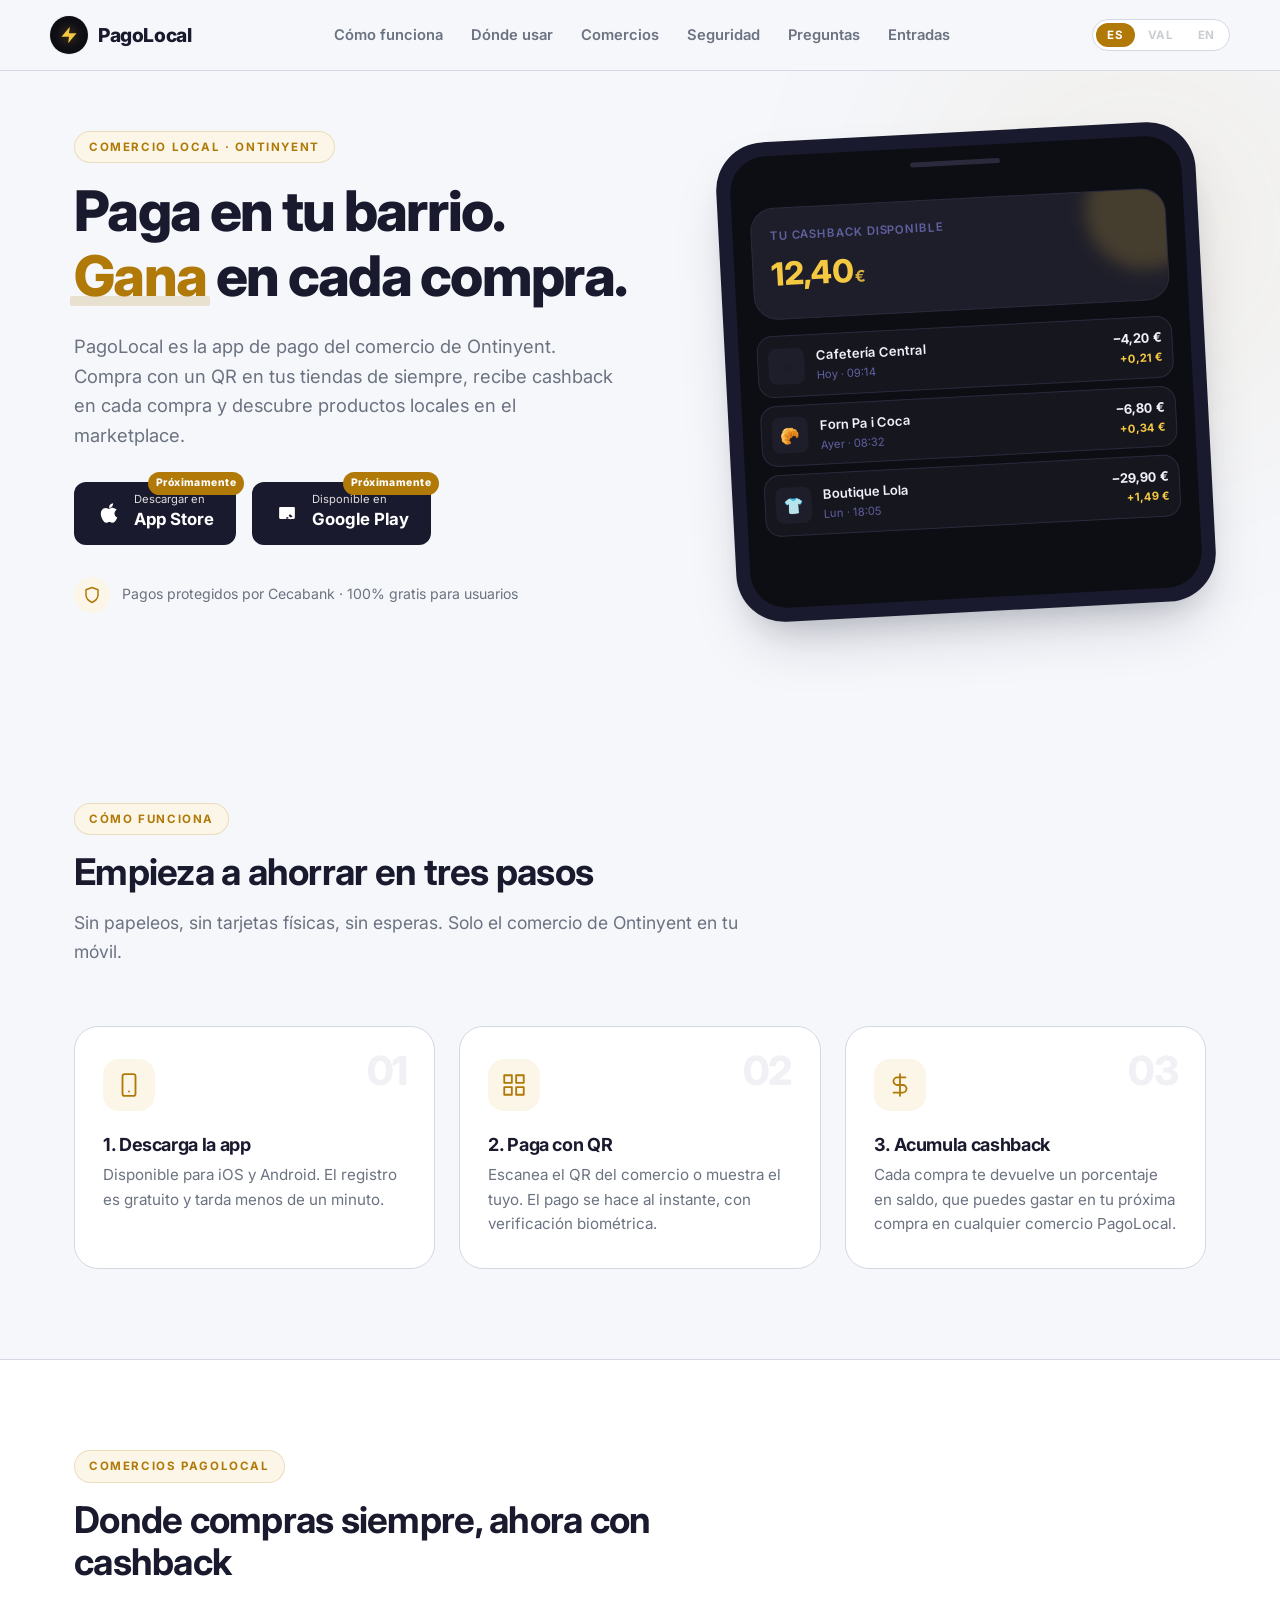
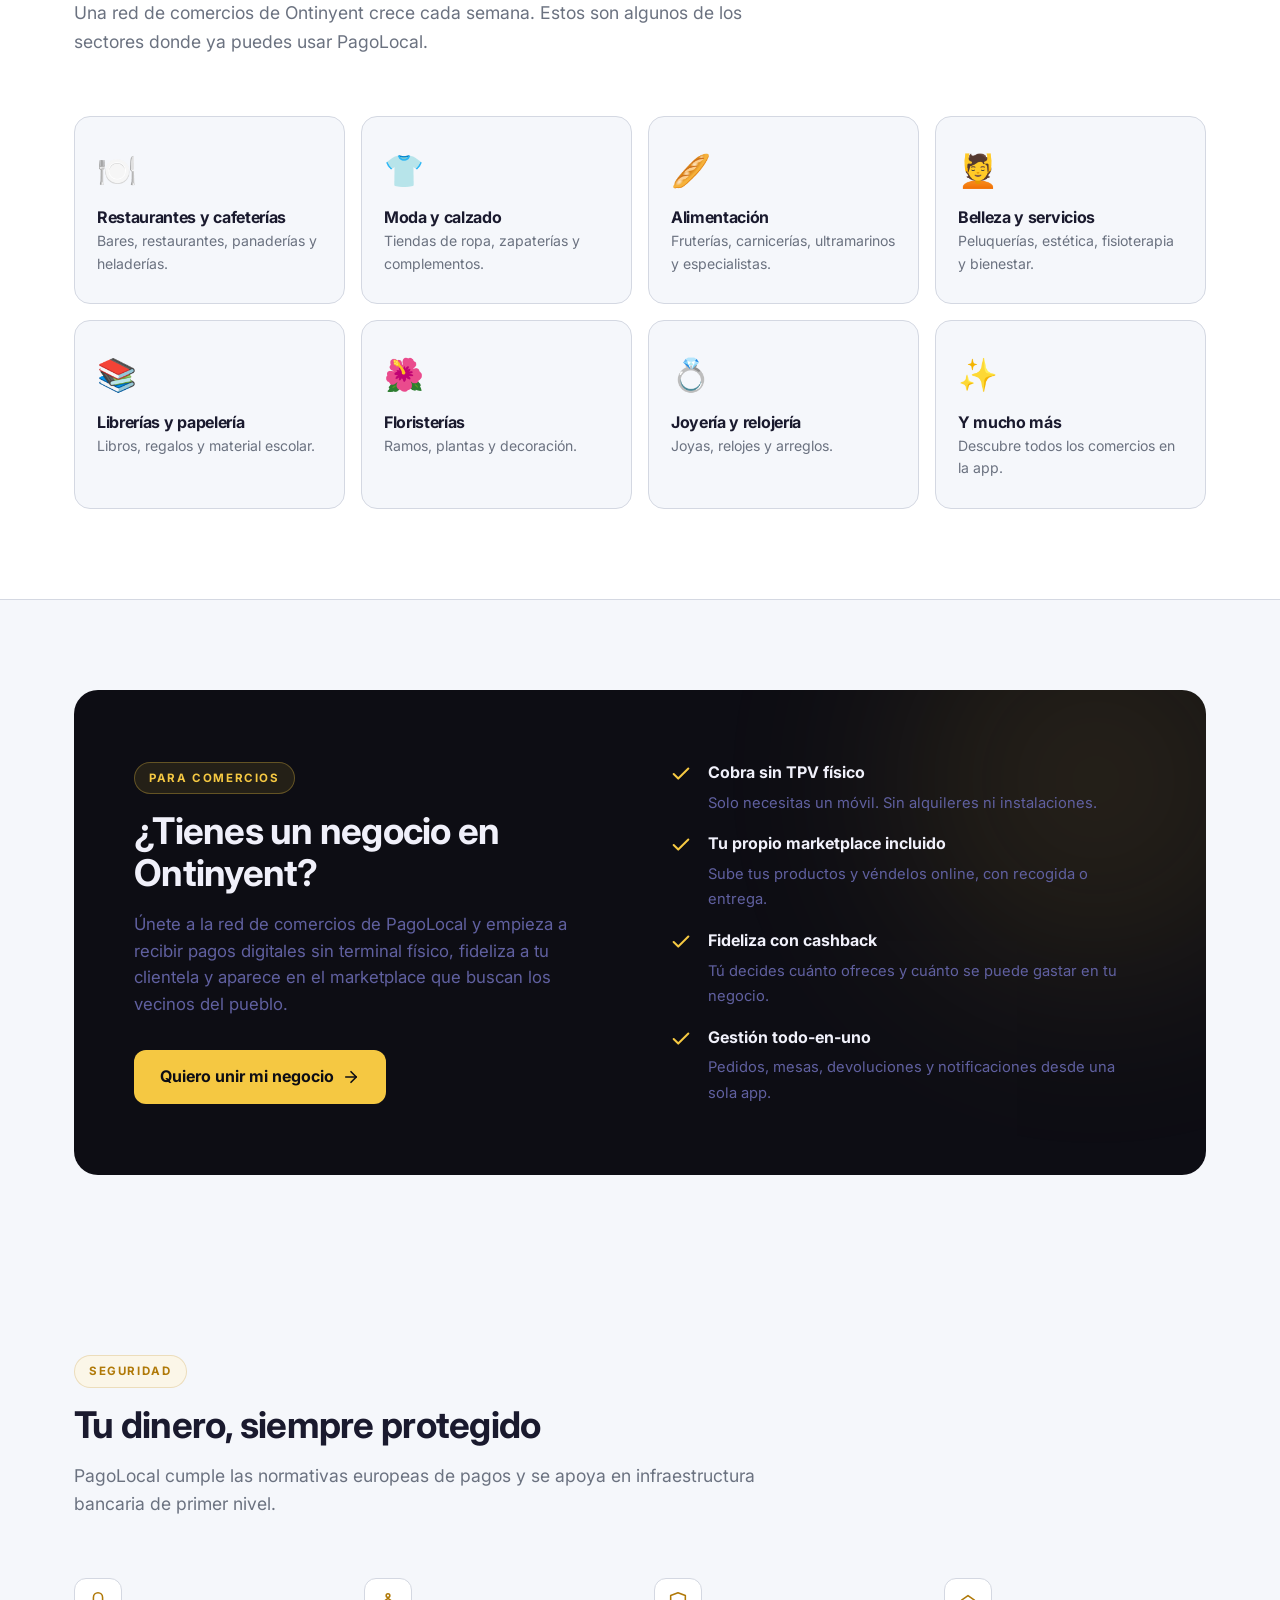
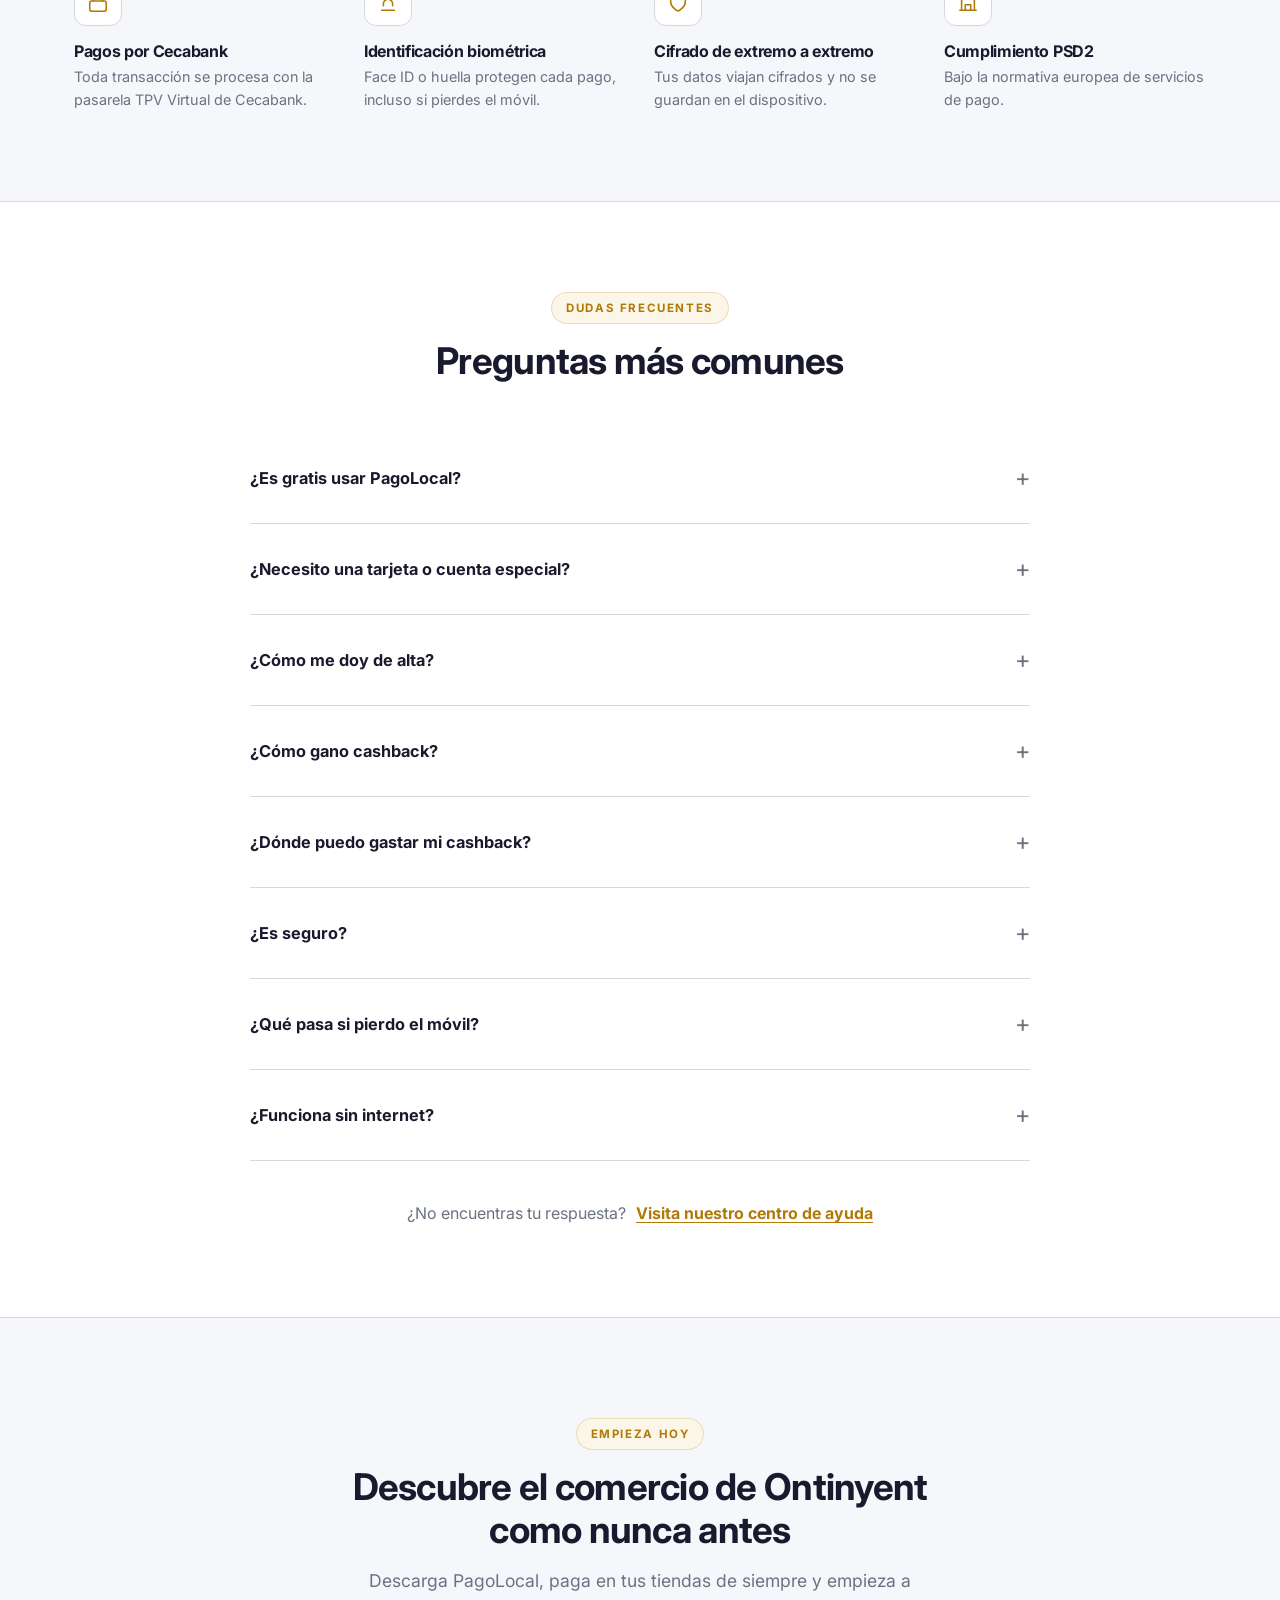
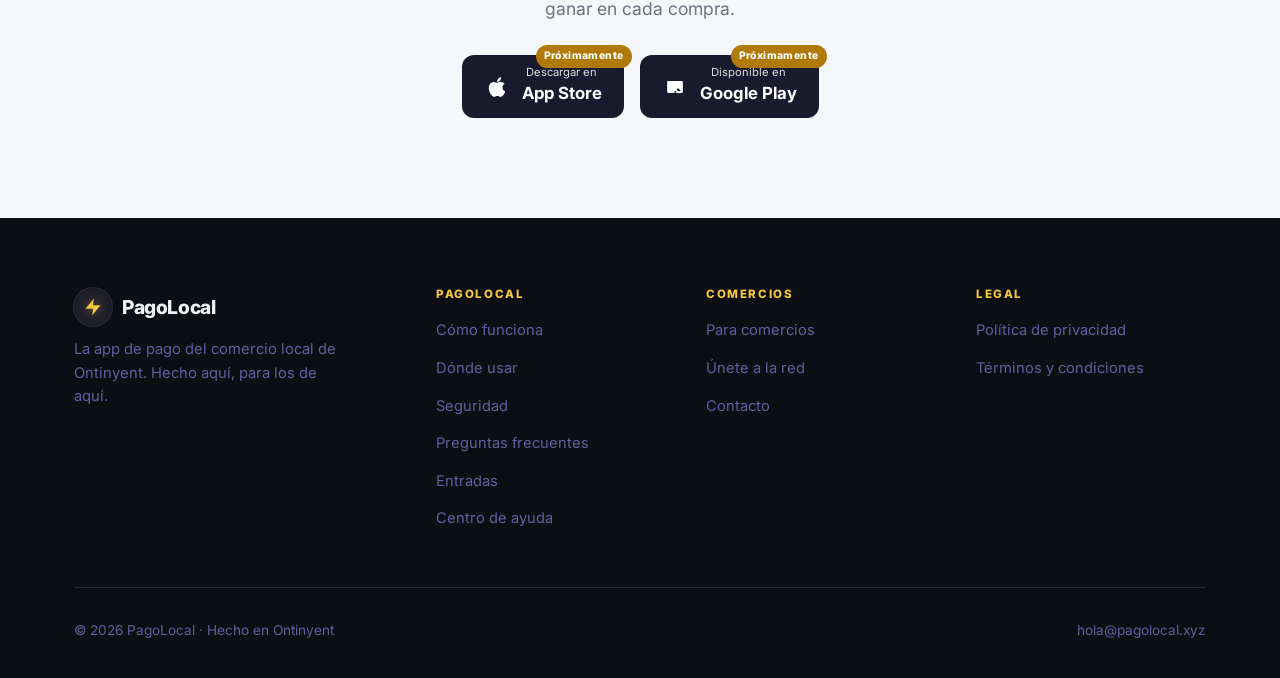
==== commit 00f1aab4: "Add files via upload" ====
--- a/index.html
+++ b/index.html
@@ -794,6 +794,10 @@
           <div class="faq-answer"><p data-i18n="faq.q8.a"></p></div>
         </details>
       </div>
+      <p style="text-align:center; margin: 40px 0 0; color: var(--muted);">
+        <span data-i18n="faq.moreText"></span>
+        <a href="/ayuda.html" style="color: var(--accent); font-weight:700; text-decoration:underline; text-underline-offset:3px; margin-left:6px;" data-i18n="faq.moreLink"></a>
+      </p>
     </div>
   </section>
 
@@ -845,6 +849,7 @@
             <li><a href="#seguridad"      data-i18n="footer.col1.l3"></a></li>
             <li><a href="#faq"            data-i18n="footer.col1.l4"></a></li>
             <li><a href="/entradas.html"  data-i18n="footer.col1.l5"></a></li>
+            <li><a href="/ayuda.html"     data-i18n="footer.col1.l6"></a></li>
           </ul>
         </div>
         <div class="footer-col">
@@ -971,7 +976,9 @@
         q5: { q: "¿Dónde puedo gastar mi cashback?",                a: "En cualquier comercio PagoLocal que tenga activada la opción de aceptar saldo. Lo verás claramente al elegir cómo pagar." },
         q6: { q: "¿Es seguro?",                                     a: "Sí. Los pagos se procesan a través de Cecabank, una de las pasarelas bancarias más usadas en España. Además, cada pago se confirma con huella o Face ID, y la app cumple la normativa PSD2 europea." },
         q7: { q: "¿Qué pasa si pierdo el móvil?",                   a: "Tu dinero está a salvo. Nadie puede acceder a la app sin tu huella o Face ID, y puedes pedir la baja desde el panel de soporte escribiendo a soporte@pagolocal.xyz." },
-        q8: { q: "¿Funciona sin internet?",                         a: "PagoLocal necesita conexión a internet (datos móviles o WiFi) para realizar pagos, porque cada operación se procesa al instante con tu banco." }
+        q8: { q: "¿Funciona sin internet?",                         a: "PagoLocal necesita conexión a internet (datos móviles o WiFi) para realizar pagos, porque cada operación se procesa al instante con tu banco." },
+        moreText: "¿No encuentras tu respuesta?",
+        moreLink: "Visita nuestro centro de ayuda"
       },
 
       ctafinal: {
@@ -988,7 +995,7 @@
 
       footer: {
         tagline: "La app de pago del comercio local de Ontinyent. Hecho aquí, para los de aquí.",
-        col1: { title: "PagoLocal",  l1: "Cómo funciona", l2: "Dónde usar",       l3: "Seguridad",      l4: "Preguntas frecuentes", l5: "Entradas" },
+        col1: { title: "PagoLocal",  l1: "Cómo funciona", l2: "Dónde usar",       l3: "Seguridad",      l4: "Preguntas frecuentes", l5: "Entradas", l6: "Centro de ayuda" },
         col2: { title: "Comercios",  l1: "Para comercios", l2: "Únete a la red",  l3: "Contacto" },
         col3: { title: "Legal",      l1: "Política de privacidad", l2: "Términos y condiciones" },
         madeIn: "Hecho en Ontinyent"
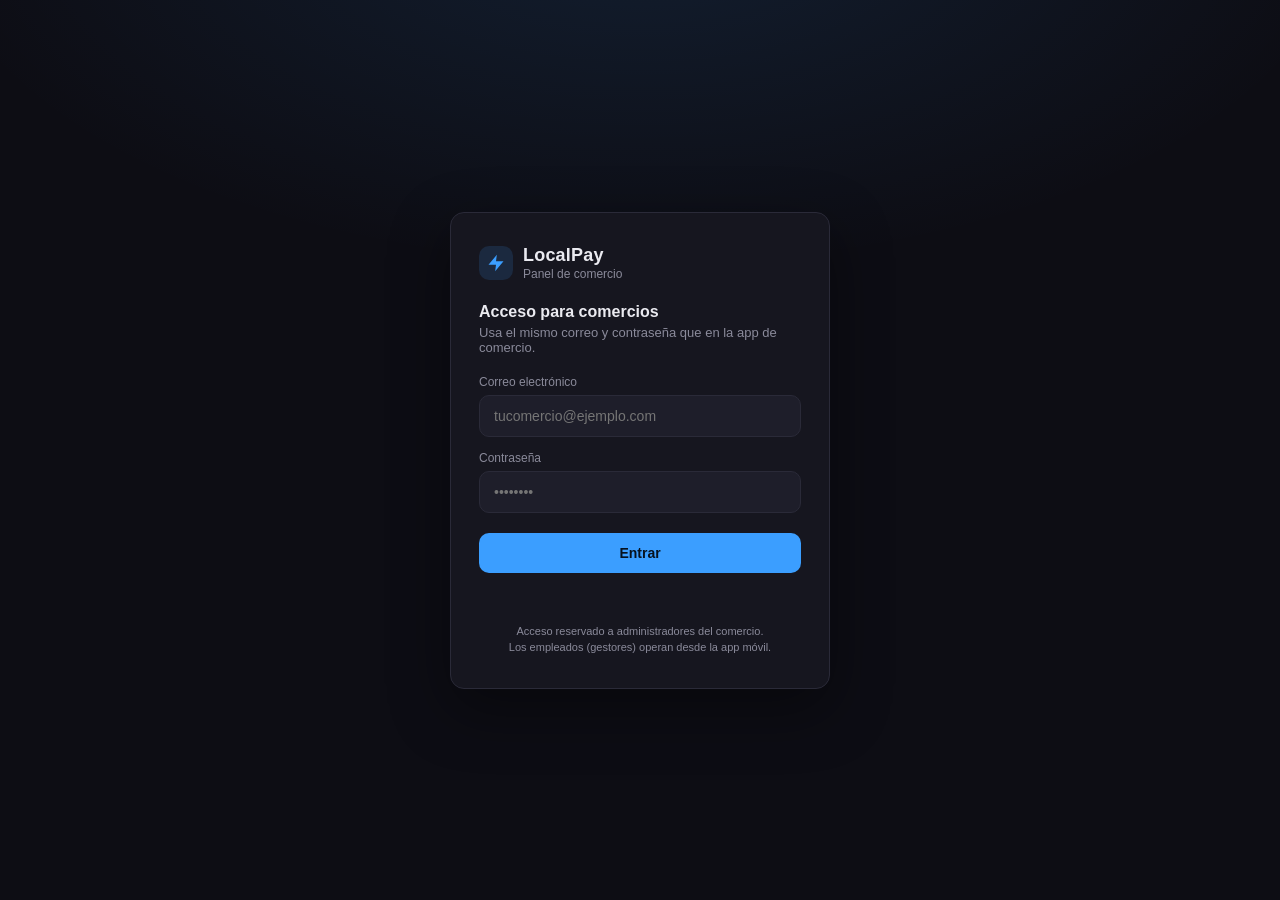
==== commit f63a8573: "Add files via upload" ====
--- a/index.html
+++ b/index.html
@@ -1,1080 +1,2339 @@
 <!DOCTYPE html>
 <html lang="es">
 <head>
-  <meta charset="UTF-8" />
-  <meta name="viewport" content="width=device-width, initial-scale=1.0" />
-  <meta name="theme-color" content="#F5F7FB" />
-  <meta name="color-scheme" content="light" />
-
-  <!-- SEO -->
-  <title>PagoLocal · Paga en Ontinyent y gana en cada compra</title>
-  <meta name="description" content="PagoLocal es la app de pago del comercio local de Ontinyent. Paga con QR en tus tiendas de siempre, gana cashback en cada compra y descubre productos locales en el marketplace." />
-
-  <!-- Open Graph -->
-  <meta property="og:type" content="website" />
-  <meta property="og:url" content="https://pagolocal.xyz/" />
-  <meta property="og:title" content="PagoLocal · Paga en Ontinyent y gana en cada compra" />
-  <meta property="og:description" content="La app de pago del comercio local de Ontinyent. QR, cashback y marketplace local en una sola app." />
-  <meta property="og:locale" content="es_ES" />
-
-  <!-- Favicon: réplica del icono de Play Store (círculo oscuro + rayo dorado) -->
-  <link rel="icon" type="image/svg+xml" href="data:image/svg+xml,%3Csvg xmlns='http://www.w3.org/2000/svg' viewBox='0 0 100 100'%3E%3Ccircle cx='50' cy='50' r='48' fill='%231A1A2E'/%3E%3Cpath d='M55 18 L29 56 h17 l-5 26 27-42 H51 l4-22 z' fill='%23F5C842'/%3E%3C/svg%3E" />
-
-  <!-- Inter (idéntica a la app: 600 semibold, 700 bold, 800 extrabold) -->
-  <link rel="preconnect" href="https://fonts.googleapis.com" />
-  <link rel="preconnect" href="https://fonts.gstatic.com" crossorigin />
-  <link href="https://fonts.googleapis.com/css2?family=Inter:wght@400;500;600;700;800&display=swap" rel="stylesheet" />
-
-  <!-- Estilos compartidos -->
-  <link rel="stylesheet" href="/styles.css" />
-
-  <style>
-    /* ============================================================
-       Estilos específicos de la landing
-       ============================================================ */
-
-    /* HERO */
-    .hero {
-      position: relative;
-      padding: 60px 0 100px;
-      overflow: hidden;
-    }
-    /* Glow dorado decorativo de fondo */
-    .hero-decor {
-      position: absolute;
-      width: 480px; height: 480px;
-      border-radius: 50%;
-      background: var(--accent);
-      opacity: 0.06;
-      filter: blur(110px);
-      top: -80px;
-      right: -100px;
-      z-index: 0;
-      pointer-events: none;
-    }
-    .hero-grid {
-      display: grid;
-      grid-template-columns: 1.05fr 0.95fr;
-      gap: 60px;
-      align-items: center;
-      position: relative;
-      z-index: 1;
-    }
-    .hero h1 { margin-bottom: var(--s-xl); }
-    /* "Gana" destacado en dorado */
-    .hero h1 em {
-      font-style: normal;
-      color: var(--accent);
-      position: relative;
-    }
-    .hero h1 em::after {
-      content: "";
-      position: absolute;
-      left: -4px; right: -4px; bottom: 0.06em;
-      height: 0.18em;
-      background: var(--accent);
-      opacity: 0.18;
-      border-radius: 2px;
-      z-index: -1;
-    }
-    .hero-lead {
-      font-size: 1.15rem;
-      color: var(--muted);
-      max-width: 540px;
-      margin-bottom: var(--s-xxl);
-    }
-    .hero-ctas { display: flex; gap: var(--s-lg); flex-wrap: wrap; }
-    .hero-trust {
-      margin-top: var(--s-xxl);
-      display: flex;
-      align-items: center;
-      gap: var(--s-md);
-      font-size: 0.88rem;
-      color: var(--muted);
-    }
-    .hero-trust-icon {
-      width: 36px; height: 36px;
-      background: var(--accent-tint);
-      border-radius: var(--r-full);
-      display: grid;
-      place-items: center;
-      color: var(--accent);
-    }
-    .hero-trust-icon svg { width: 18px; height: 18px; }
-
-    /* Mockup del móvil — sigue siendo OSCURO (es la app real, en su tema por defecto) */
-    .hero-visual {
-      position: relative;
-      width: 100%;
-      aspect-ratio: 1 / 1;
-      max-width: 480px;
-      margin-left: auto;
-    }
-    .phone-frame {
-      position: absolute;
-      inset: 0;
-      background: #1A1A2E;
-      border-radius: 48px;
-      padding: 14px;
-      box-shadow: 0 30px 60px -20px rgba(26, 26, 46, 0.25),
-                  0 18px 30px -15px rgba(26, 26, 46, 0.15);
-      transform: rotate(-3deg);
-    }
-    .phone-screen {
-      width: 100%; height: 100%;
-      background: var(--dark-bg);
-      border-radius: 36px;
-      padding: 28px 18px 24px;
-      display: flex;
-      flex-direction: column;
-      gap: var(--s-lg);
-      overflow: hidden;
-      position: relative;
-    }
-    .phone-screen::before {
-      content: "";
-      position: absolute;
-      top: 14px;
-      left: 50%;
-      transform: translateX(-50%);
-      width: 90px;
-      height: 5px;
-      background: var(--dark-border);
-      border-radius: var(--r-full);
-    }
-
-    /* Balance card oscuro (réplica del balanceCard de la app) */
-    .phone-balance {
-      margin-top: var(--s-xl);
-      padding: 18px;
-      background: var(--dark-card);
-      border: 1px solid var(--dark-border);
-      border-radius: var(--r-xl);
-      position: relative;
-      overflow: hidden;
-    }
-    .phone-balance::after {
-      content: "";
-      position: absolute;
-      top: -40px;
-      right: -40px;
-      width: 120px;
-      height: 120px;
-      border-radius: 50%;
-      background: rgba(245, 200, 66, 0.18);
-      filter: blur(8px);
-    }
-    .phone-balance-label {
-      font-size: 0.72rem;
-      color: var(--dark-muted);
-      letter-spacing: 0.08em;
-      text-transform: uppercase;
-      position: relative;
-      font-weight: 600;
-    }
-    .phone-balance-value {
-      font-size: 2rem;
-      font-weight: 800;
-      margin-top: var(--s-xs);
-      color: var(--accent-bright);
-      letter-spacing: -0.02em;
-      position: relative;
-    }
-    .phone-balance-value small {
-      font-size: 1rem;
-      opacity: 0.85;
-      margin-left: 2px;
-      font-weight: 700;
-    }
-    .phone-row {
-      display: flex;
-      align-items: center;
-      gap: var(--s-md);
-      padding: 10px;
-      background: var(--dark-surface);
-      border: 1px solid var(--dark-border);
-      border-radius: var(--r-lg);
-      font-size: 0.82rem;
-    }
-    .phone-row-icon {
-      width: 36px; height: 36px;
-      background: var(--dark-card);
-      border-radius: var(--r-sm);
-      display: grid;
-      place-items: center;
-      font-size: 1rem;
-    }
-    .phone-row-main { flex: 1; min-width: 0; }
-    .phone-row-name {
-      font-weight: 600;
-      color: var(--dark-text);
-      white-space: nowrap;
-      overflow: hidden;
-      text-overflow: ellipsis;
-    }
-    .phone-row-sub { font-size: 0.7rem; color: var(--dark-muted); margin-top: 1px; }
-    .phone-row-amount {
-      font-weight: 700;
-      color: var(--dark-text);
-      font-variant-numeric: tabular-nums;
-      text-align: right;
-    }
-    .phone-row-cb {
-      color: var(--accent-bright);
-      font-size: 0.7rem;
-      font-weight: 700;
-      margin-top: 1px;
-      text-align: right;
-    }
-
-    @media (max-width: 880px) {
-      .hero { padding: 40px 0 60px; }
-      .hero-grid { grid-template-columns: 1fr; gap: 50px; }
-      .hero-visual { max-width: 320px; margin: 0 auto; }
-    }
-
-    /* SECCIÓN GENÉRICA */
-    section { padding: 90px 0; }
-    @media (max-width: 700px) { section { padding: 60px 0; } }
-
-    .section-head {
-      max-width: 700px;
-      margin-bottom: 60px;
-    }
-    .section-head h2 { margin-bottom: var(--s-lg); }
-    .section-head p { font-size: 1.1rem; color: var(--muted); }
-
-    /* CÓMO FUNCIONA — 3 pasos sobre fondo claro */
-    .how-grid {
-      display: grid;
-      grid-template-columns: repeat(3, 1fr);
-      gap: var(--s-xl);
-    }
-    .step {
-      background: var(--surface);
-      border: 1px solid var(--border);
-      border-radius: var(--r-xl);
-      padding: var(--s-xxl) 28px;
-      position: relative;
-      transition: transform .2s ease, box-shadow .2s ease, border-color .2s ease;
-    }
-    .step:hover {
-      transform: translateY(-4px);
-      border-color: var(--accent);
-      box-shadow: var(--shadow);
-    }
-    .step-num {
-      position: absolute;
-      top: var(--s-xl); right: 28px;
-      font-size: 2.5rem;
-      font-weight: 800;
-      color: var(--surface-3);
-      line-height: 1;
-      letter-spacing: -0.04em;
-    }
-    .step-icon {
-      width: 52px; height: 52px;
-      background: var(--accent-tint);
-      color: var(--accent);
-      border-radius: var(--r-lg);
-      display: grid;
-      place-items: center;
-      margin-bottom: var(--s-xl);
-    }
-    .step-icon svg { width: 26px; height: 26px; stroke-width: 1.7; }
-    .step h3 { margin-bottom: var(--s-sm); color: var(--text); }
-    .step p { margin: 0; color: var(--muted); font-size: 0.95rem; }
-
-    @media (max-width: 880px) {
-      .how-grid { grid-template-columns: 1fr; }
-    }
-
-    /* DÓNDE USAR — mosaico sobre fondo blanco con sutil contraste */
-    .where-bg {
-      background: var(--surface);
-      border-top: 1px solid var(--border);
-      border-bottom: 1px solid var(--border);
-    }
-    .where-grid {
-      display: grid;
-      grid-template-columns: repeat(4, 1fr);
-      gap: var(--s-lg);
-    }
-    .where-card {
-      padding: 28px 22px;
-      border-radius: var(--r-lg);
-      background: var(--bg);
-      border: 1px solid var(--border);
-      transition: all .2s ease;
-    }
-    .where-card:hover {
-      border-color: var(--accent);
-      transform: translateY(-3px);
-      box-shadow: var(--shadow-sm);
-    }
-    .where-emoji {
-      font-size: 2rem;
-      margin-bottom: var(--s-md);
-      display: block;
-    }
-    .where-card h3 {
-      font-size: 1rem;
-      margin-bottom: var(--s-xs);
-      font-weight: 700;
-      color: var(--text);
-    }
-    .where-card p { font-size: 0.88rem; margin: 0; color: var(--muted); }
-
-    @media (max-width: 880px) { .where-grid { grid-template-columns: repeat(2, 1fr); } }
-    @media (max-width: 480px) { .where-grid { grid-template-columns: 1fr; } }
-
-    /* PARA COMERCIOS — card oscura estilo feature graphic de Play Store */
-    .merchants {
-      background: var(--dark-bg);
-      color: var(--dark-text);
-      border-radius: var(--r-xl);
-      padding: 70px 60px;
-      position: relative;
-      overflow: hidden;
-    }
-    .merchants::before {
-      content: "";
-      position: absolute;
-      width: 380px; height: 380px;
-      border-radius: 50%;
-      background: var(--accent-bright);
-      opacity: 0.12;
-      filter: blur(110px);
-      top: -100px; right: -80px;
-    }
-    .merchants-grid {
-      display: grid;
-      grid-template-columns: 1fr 1fr;
-      gap: 60px;
-      align-items: center;
-      position: relative;
-    }
-    .merchants .eyebrow {
-      color: var(--accent-bright);
-      background: rgba(245, 200, 66, 0.10);
-      border-color: rgba(245, 200, 66, 0.30);
-    }
-    .merchants h2 { color: var(--dark-text); margin-bottom: var(--s-lg); }
-    .merchants-lead {
-      color: var(--dark-muted);
-      font-size: 1.05rem;
-      margin-bottom: var(--s-xxl);
-    }
-    .merchants-cta {
-      display: inline-flex;
-      align-items: center;
-      gap: var(--s-sm);
-      padding: 14px 26px;
-      background: var(--accent-bright);
-      color: var(--dark-bg);
-      border-radius: var(--r-md);
-      font-weight: 700;
-      transition: transform .15s ease, box-shadow .15s ease;
-    }
-    .merchants-cta:hover {
-      transform: translateY(-2px);
-      box-shadow: 0 8px 24px rgba(245, 200, 66, 0.3);
-    }
-    .merchants-list {
-      list-style: none;
-      padding: 0; margin: 0;
-      display: flex;
-      flex-direction: column;
-      gap: var(--s-lg);
-    }
-    .merchants-list li {
-      display: flex;
-      gap: var(--s-lg);
-      align-items: flex-start;
-    }
-    .merchants-list svg {
-      flex-shrink: 0;
-      width: 22px; height: 22px;
-      color: var(--accent-bright);
-      margin-top: 3px;
-    }
-    .merchants-list strong {
-      display: block;
-      margin-bottom: var(--s-xs);
-      color: var(--dark-text);
-      font-weight: 700;
-    }
-    .merchants-list span { color: var(--dark-muted); font-size: 0.92rem; }
-
-    @media (max-width: 880px) {
-      .merchants { padding: 50px 32px; }
-      .merchants-grid { grid-template-columns: 1fr; gap: 40px; }
-    }
-
-    /* SEGURIDAD */
-    .security-grid {
-      display: grid;
-      grid-template-columns: repeat(4, 1fr);
-      gap: 28px;
-    }
-    .security-item { text-align: left; }
-    .security-icon {
-      width: 48px; height: 48px;
-      border-radius: var(--r-md);
-      background: var(--surface);
-      border: 1px solid var(--border);
-      color: var(--accent);
-      display: grid;
-      place-items: center;
-      margin-bottom: var(--s-lg);
-    }
-    .security-icon svg { width: 22px; height: 22px; stroke-width: 1.7; }
-    .security-item h3 {
-      font-size: 1rem;
-      margin-bottom: var(--s-xs);
-      color: var(--text);
-      font-weight: 700;
-    }
-    .security-item p { font-size: 0.9rem; margin: 0; color: var(--muted); }
-
-    @media (max-width: 880px) { .security-grid { grid-template-columns: repeat(2, 1fr); gap: 32px; } }
-    @media (max-width: 480px) { .security-grid { grid-template-columns: 1fr; } }
-
-    /* FAQ */
-    .faq-bg {
-      background: var(--surface);
-      border-top: 1px solid var(--border);
-      border-bottom: 1px solid var(--border);
-    }
-    .faq-list { max-width: 780px; margin: 0 auto; }
-    .faq-item {
-      border-bottom: 1px solid var(--border);
-      padding: var(--s-sm) 0;
-    }
-    .faq-item summary {
-      list-style: none;
-      cursor: pointer;
-      padding: var(--s-xl) 0;
-      font-weight: 700;
-      font-size: 1.02rem;
-      color: var(--text);
-      display: flex;
-      justify-content: space-between;
-      align-items: center;
-      gap: 20px;
-      transition: color .15s ease;
-    }
-    .faq-item summary:hover { color: var(--accent); }
-    .faq-item summary::-webkit-details-marker { display: none; }
-    .faq-item summary::after {
-      content: "+";
-      font-size: 1.5rem;
-      font-weight: 400;
-      color: var(--muted);
-      transition: transform .2s ease, color .2s ease;
-      line-height: 1;
-    }
-    .faq-item[open] summary::after { transform: rotate(45deg); color: var(--accent); }
-    .faq-answer {
-      padding: 0 0 var(--s-xl);
-      color: var(--muted);
-      max-width: 680px;
-    }
-    .faq-answer p { margin: 0 0 var(--s-md); color: var(--muted); }
-    .faq-answer p:last-child { margin: 0; }
-    .faq-answer a {
-      color: var(--accent);
-      text-decoration: underline;
-      text-decoration-thickness: 1px;
-      text-underline-offset: 3px;
-    }
-
-    /* CTA FINAL */
-    .cta-final {
-      text-align: center;
-      padding: 100px 0;
-    }
-    .cta-final h2 { max-width: 640px; margin: 0 auto var(--s-lg); }
-    .cta-final p { font-size: 1.1rem; max-width: 560px; margin: 0 auto var(--s-xxl); color: var(--muted); }
-    .cta-final .hero-ctas { justify-content: center; }
-  </style>
+<meta charset="UTF-8" />
+<meta name="viewport" content="width=device-width, initial-scale=1.0" />
+<meta name="robots" content="noindex, nofollow" />
+<title>Panel de Comercio · LocalPay</title>
+<link rel="icon" href="data:image/svg+xml,%3Csvg xmlns='http://www.w3.org/2000/svg' viewBox='0 0 24 24'%3E%3Cpath d='M13 2L3 14h9l-1 8 10-12h-9l1-8z' fill='%233B9EFF'/%3E%3C/svg%3E" />
+<style>
+  :root{
+    --base:#0D0D14; --surface:#16161F; --surface2:#1E1E2A;
+    --accent:#3B9EFF; --accent-dim:#2b7fd1;
+    --text:#EAEAF0; --muted:#8A8A9A; --line:#2A2A38;
+    --green:#3ECF8E; --yellow:#F5C842; --red:#FF5C6C;
+    --radius:14px;
+  }
+  *{box-sizing:border-box}
+  html,body{margin:0;height:100%}
+  body{
+    background:var(--base); color:var(--text);
+    font-family:-apple-system,BlinkMacSystemFont,'Segoe UI',Roboto,Helvetica,Arial,sans-serif;
+    -webkit-font-smoothing:antialiased;
+  }
+  button{font-family:inherit;cursor:pointer}
+  a{color:var(--accent);text-decoration:none}
+  .hidden{display:none !important}
+
+  /* ── LOGIN ───────────────────────────────── */
+  #view-login{
+    min-height:100vh;display:flex;align-items:center;justify-content:center;padding:24px;
+    background:radial-gradient(1200px 600px at 50% -10%, rgba(59,158,255,.12), transparent 60%);
+  }
+  .login-card{
+    width:100%;max-width:380px;background:var(--surface);border:1px solid var(--line);
+    border-radius:var(--radius);padding:32px 28px;box-shadow:0 20px 60px rgba(0,0,0,.4);
+  }
+  .brand{display:flex;align-items:center;gap:10px;margin-bottom:22px}
+  .brand .bolt{width:34px;height:34px;display:grid;place-items:center;background:rgba(59,158,255,.14);border-radius:10px}
+  .brand .bolt svg{width:20px;height:20px}
+  .brand .name{font-weight:700;font-size:18px;letter-spacing:.2px}
+  .brand .sub{font-size:12px;color:var(--muted);margin-top:1px}
+  .login-card h1{font-size:16px;margin:0 0 4px}
+  .login-card p.lead{font-size:13px;color:var(--muted);margin:0 0 20px}
+  label{display:block;font-size:12px;color:var(--muted);margin:14px 0 6px}
+  input{
+    width:100%;padding:12px 14px;background:var(--surface2);border:1px solid var(--line);
+    border-radius:10px;color:var(--text);font-size:14px;outline:none;
+  }
+  input:focus{border-color:var(--accent)}
+  .btn{
+    width:100%;margin-top:20px;padding:12px 14px;border:none;border-radius:10px;
+    background:var(--accent);color:#06121f;font-weight:700;font-size:14px;
+    transition:background .15s,opacity .15s;
+  }
+  .btn:hover{background:var(--accent-dim)}
+  .btn:disabled{opacity:.6;cursor:not-allowed}
+  .login-err{margin-top:14px;font-size:13px;color:var(--red);min-height:18px}
+  .login-foot{margin-top:18px;font-size:11px;color:var(--muted);text-align:center;line-height:1.5}
+
+  /* ── APP SHELL ───────────────────────────── */
+  #view-app{min-height:100vh;display:grid;grid-template-columns:240px 1fr;grid-template-rows:auto 1fr}
+  .topbar{
+    grid-column:1 / -1;display:flex;align-items:center;justify-content:space-between;
+    padding:14px 22px;border-bottom:1px solid var(--line);background:var(--surface);
+  }
+  .topbar .who{font-size:13px;color:var(--muted)}
+  .topbar .who b{color:var(--text)}
+  .btn-ghost{
+    background:transparent;border:1px solid var(--line);color:var(--text);
+    padding:8px 14px;border-radius:9px;font-size:13px;
+  }
+  .btn-ghost:hover{border-color:var(--accent);color:var(--accent)}
+  .btn-ghost:disabled{opacity:.4;cursor:not-allowed}
+  .sidebar{border-right:1px solid var(--line);background:var(--surface);padding:14px 10px;overflow:auto}
+  .navitem{
+    display:flex;align-items:center;gap:11px;width:100%;text-align:left;background:transparent;
+    border:none;color:var(--muted);padding:11px 12px;border-radius:10px;font-size:14px;margin-bottom:2px;
+  }
+  .navitem .ic{width:20px;text-align:center}
+  .navitem:hover{background:var(--surface2);color:var(--text)}
+  .navitem.active{background:rgba(59,158,255,.14);color:var(--accent);font-weight:600}
+  .content{padding:26px 30px;overflow:auto}
+  .page-title{font-size:20px;font-weight:700;margin:0 0 4px}
+  .page-sub{font-size:13px;color:var(--muted);margin:0 0 22px}
+  .card{
+    background:var(--surface);border:1px solid var(--line);border-radius:var(--radius);
+    padding:28px;max-width:640px;
+  }
+  .badge{
+    display:inline-block;font-size:11px;font-weight:700;letter-spacing:.4px;text-transform:uppercase;
+    color:var(--accent);background:rgba(59,158,255,.12);padding:4px 9px;border-radius:999px;margin-bottom:12px;
+  }
+  .card h3{margin:0 0 8px;font-size:16px}
+  .card p{margin:0;color:var(--muted);font-size:14px;line-height:1.6}
+
+  /* ── TABLA / CATÁLOGO ────────────────────── */
+  .toolbar{display:flex;align-items:center;gap:12px;margin-bottom:16px;flex-wrap:wrap}
+  .search{position:relative;flex:1;min-width:220px;max-width:420px}
+  .search input{padding-left:36px}
+  .search .mag{position:absolute;left:12px;top:50%;transform:translateY(-50%);color:var(--muted);font-size:14px}
+  .table-wrap{border:1px solid var(--line);border-radius:var(--radius);overflow:hidden;background:var(--surface)}
+  table{width:100%;border-collapse:collapse;font-size:14px}
+  thead th{
+    text-align:left;font-size:12px;text-transform:uppercase;letter-spacing:.4px;color:var(--muted);
+    padding:13px 16px;border-bottom:1px solid var(--line);background:var(--surface2);font-weight:600;
+  }
+  tbody td{padding:13px 16px;border-bottom:1px solid var(--line)}
+  tbody tr:last-child td{border-bottom:none}
+  tbody tr:hover{background:var(--surface2)}
+  .col-r{text-align:right}
+  .col-c{text-align:center}
+  .prod-name{font-weight:600}
+  .prod-cat{font-size:12px;color:var(--muted);margin-top:2px}
+  .pill{display:inline-block;font-size:11px;font-weight:700;padding:3px 9px;border-radius:999px}
+  .pill.on{color:var(--green);background:rgba(62,207,142,.13)}
+  .pill.off{color:var(--muted);background:rgba(138,138,154,.15)}
+  .thumb{width:38px;height:38px;border-radius:8px;object-fit:cover;background:var(--surface2);border:1px solid var(--line)}
+  .thumb-ph{width:38px;height:38px;border-radius:8px;background:var(--surface2);border:1px solid var(--line);display:grid;place-items:center;color:var(--muted);font-size:14px}
+  .pager{display:flex;align-items:center;justify-content:space-between;gap:12px;margin-top:16px;flex-wrap:wrap}
+  .pager .info{font-size:13px;color:var(--muted)}
+  .pager .btns{display:flex;gap:8px}
+  .state{padding:40px 20px;text-align:center;color:var(--muted);font-size:14px}
+  .spinner{
+    width:22px;height:22px;border:2px solid var(--line);border-top-color:var(--accent);
+    border-radius:50%;animation:spin .7s linear infinite;display:inline-block;vertical-align:middle;
+  }
+  @keyframes spin{to{transform:rotate(360deg)}}
+
+  /* ── COBROS (KPIs / condiciones) ─────────── */
+  .kpis{display:flex;gap:14px;flex-wrap:wrap;margin-bottom:18px}
+  .kpi{flex:1;min-width:150px;background:var(--surface);border:1px solid var(--line);border-radius:var(--radius);padding:16px 18px}
+  .kpi .k-label{font-size:12px;color:var(--muted);margin-bottom:6px}
+  .kpi .k-val{font-size:22px;font-weight:700}
+  .cond{background:var(--surface);border:1px solid var(--line);border-radius:var(--radius);padding:14px 18px;margin-bottom:18px;font-size:13px;color:var(--muted);display:flex;gap:22px;flex-wrap:wrap}
+  .cond b{color:var(--text)}
+
+  /* ── MODAL EDICIÓN ───────────────────────── */
+  #modal-overlay{position:fixed;inset:0;background:rgba(0,0,0,.6);display:flex;align-items:center;justify-content:center;padding:20px;z-index:9000}
+  .modal{width:100%;max-width:440px;background:var(--surface);border:1px solid var(--line);border-radius:var(--radius);box-shadow:0 24px 70px rgba(0,0,0,.5);overflow:hidden}
+  .modal-head{padding:18px 22px;border-bottom:1px solid var(--line)}
+  .modal-head h3{margin:0;font-size:16px}
+  .modal-head .sub{margin-top:3px;font-size:12px;color:var(--muted)}
+  .modal-body{padding:20px 22px;max-height:60vh;overflow:auto}
+  .modal-foot{padding:16px 22px;border-top:1px solid var(--line);display:flex;justify-content:flex-end;gap:10px}
+  .field{margin-bottom:16px}
+  .field:last-child{margin-bottom:0}
+  .field > label{margin:0 0 7px}
+  .input-eur{position:relative}
+  .input-eur input{padding-right:30px}
+  .input-eur .eur{position:absolute;right:12px;top:50%;transform:translateY(-50%);color:var(--muted);font-size:14px}
+  .toggle{display:flex;align-items:center;gap:10px;cursor:pointer;user-select:none}
+  .toggle input{display:none}
+  .toggle .track{width:42px;height:24px;border-radius:999px;background:var(--surface2);border:1px solid var(--line);position:relative;transition:background .15s;flex:none}
+  .toggle .track::after{content:'';position:absolute;top:2px;left:2px;width:18px;height:18px;border-radius:50%;background:var(--muted);transition:transform .15s,background .15s}
+  .toggle input:checked + .track{background:rgba(59,158,255,.3);border-color:var(--accent)}
+  .toggle input:checked + .track::after{transform:translateX(18px);background:var(--accent)}
+  .toggle .txt{font-size:14px}
+  .tallas-grid{display:grid;grid-template-columns:repeat(auto-fill,minmax(90px,1fr));gap:10px}
+  .talla-cell label{margin:0 0 5px;text-align:center}
+  .talla-cell input{text-align:center}
+  .hint{font-size:12px;color:var(--muted);margin-top:6px;line-height:1.5}
+  .btn-edit{background:transparent;border:1px solid var(--line);color:var(--text);padding:6px 14px;border-radius:8px;font-size:13px}
+  .btn-edit:hover{border-color:var(--accent);color:var(--accent)}
+  #import-overlay{position:fixed;inset:0;background:rgba(0,0,0,.6);display:flex;align-items:center;justify-content:center;padding:20px;z-index:9000}
+  #ped-overlay{position:fixed;inset:0;background:rgba(0,0,0,.6);display:flex;align-items:center;justify-content:center;padding:20px;z-index:9000}
+  #gestor-overlay{position:fixed;inset:0;background:rgba(0,0,0,.6);display:flex;align-items:center;justify-content:center;padding:20px;z-index:9000}
+  #sala-overlay{position:fixed;inset:0;background:rgba(0,0,0,.6);display:flex;align-items:center;justify-content:center;padding:20px;z-index:9000}
+  #form-overlay{position:fixed;inset:0;background:rgba(0,0,0,.6);display:flex;align-items:center;justify-content:center;padding:20px;z-index:9000}
+  .subtabs{display:flex;gap:8px;margin-bottom:16px}
+  .subtab{background:transparent;border:1px solid var(--line);color:var(--muted);padding:8px 16px;border-radius:9px;font-size:14px}
+  .subtab.active{border-color:var(--accent);color:var(--accent);background:rgba(59,158,255,.1);font-weight:600}
+  .ped-item{display:flex;justify-content:space-between;gap:12px;padding:9px 0;border-bottom:1px solid var(--line);font-size:14px}
+  .ped-item:last-child{border-bottom:none}
+  .ped-item .q{color:var(--muted)}  .imp-stats{display:flex;gap:18px;flex-wrap:wrap;margin-bottom:14px}
+  .imp-stat{font-size:13px;color:var(--muted)}
+  .imp-stat .n{font-size:22px;font-weight:700;margin-right:6px;color:var(--text)}
+  .imp-errs{margin-top:6px;border:1px solid var(--line);border-radius:10px;max-height:200px;overflow:auto}
+  .imp-errs-h{font-size:12px;color:var(--muted);padding:9px 12px;border-bottom:1px solid var(--line);background:var(--surface2)}
+  .imp-err{font-size:13px;padding:7px 12px;border-bottom:1px solid var(--line);color:#ffd6da}
+  .imp-err:last-child{border-bottom:none}
+
+  /* ── TOAST ───────────────────────────────── */
+  #toast{
+    position:fixed;left:50%;bottom:26px;transform:translateX(-50%) translateY(20px);
+    background:var(--surface2);border:1px solid var(--line);color:var(--text);
+    padding:12px 18px;border-radius:10px;font-size:13px;opacity:0;pointer-events:none;
+    transition:opacity .2s,transform .2s;z-index:9999;box-shadow:0 10px 30px rgba(0,0,0,.4);
+  }
+  #toast.show{opacity:1;transform:translateX(-50%) translateY(0)}
+  #toast.err{border-color:var(--red);color:#ffd6da}
+
+  @media (max-width:760px){
+    #view-app{grid-template-columns:1fr}
+    .sidebar{display:none}
+  }  /* ── Cocina (KDS) ─────────────────────────────────────────────── */
+  .kds-bar{display:flex;align-items:center;gap:12px;flex-wrap:wrap;margin:0 0 14px}
+  .kds-bar .sp{flex:1}
+  .kds-meta{font-size:12px;color:var(--muted)}
+  .kds-grid{display:grid;grid-template-columns:repeat(auto-fill,minmax(280px,1fr));gap:14px}
+  .kds-card{background:var(--surface);border:1px solid var(--line);border-left:5px solid var(--line);border-radius:var(--radius);padding:14px 14px 12px;display:flex;flex-direction:column;gap:10px}
+  .kds-card.g{border-left-color:var(--green)}
+  .kds-card.y{border-left-color:var(--yellow)}
+  .kds-card.r{border-left-color:var(--red)}
+  .kds-card.ready{border-left-color:var(--green);background:rgba(62,207,142,.08)}
+  .kds-head{display:flex;align-items:baseline;justify-content:space-between;gap:10px}
+  .kds-mesa{font-size:18px;font-weight:800}
+  .kds-mesa .zona{display:block;font-size:11px;color:var(--muted);font-weight:600}
+  .kds-timer{font-variant-numeric:tabular-nums;font-weight:800;font-size:18px}
+  .kds-timer.g{color:var(--green)} .kds-timer.y{color:var(--yellow)} .kds-timer.r{color:var(--red)}
+  .kds-ready-tag{font-size:12px;font-weight:800;color:var(--green);letter-spacing:.5px}
+  .kds-item{display:flex;align-items:flex-start;gap:10px;padding:9px 8px;border-radius:10px;background:var(--surface2);border:1px solid var(--line);cursor:pointer;user-select:none}
+  .kds-item .qty{font-weight:800;min-width:26px}
+  .kds-item .nm{flex:1;font-size:15px;line-height:1.25}
+  .kds-item .notas{display:block;font-size:12px;color:var(--muted);margin-top:2px}
+  .kds-item .st{font-size:18px;min-width:22px;text-align:center}
+  .kds-item.s-preparando{border-color:var(--yellow)}
+  .kds-item.s-listo{opacity:.55}
+  .kds-item.s-listo .nm{text-decoration:line-through}
+  .kds-origin{font-size:11px;color:var(--accent)}
+  .kds-foot{display:flex;gap:8px;margin-top:2px}
+  .kds-btn{flex:1;border:1px solid var(--line);background:var(--surface2);color:var(--text);border-radius:10px;padding:9px;font-weight:700;font-size:13px;cursor:pointer}
+  .kds-btn:hover{border-color:var(--accent);color:var(--accent)}
+  .kds-empty{padding:40px 0;text-align:center;color:var(--muted)}
+  body.kds-fs .topbar,body.kds-fs .sidebar{display:none}
+  body.kds-fs #view-app{grid-template-columns:1fr;grid-template-rows:1fr}
+  body.kds-fs .content{padding:14px 16px}
+</style>
 </head>
 <body>
 
-  <!-- =================== HEADER =================== -->
-  <header class="site-header">
-    <div class="container nav">
-      <a href="/" class="logo">
-        <span class="logo-mark">
-          <svg viewBox="0 0 24 24" fill="currentColor" aria-hidden="true">
-            <path d="M13 2L3 14h9l-1 8 10-12h-9l1-8z"/>
-          </svg>
-        </span>
-        <span>PagoLocal</span>
-      </a>
-
-      <ul class="nav-links" id="navLinks">
-        <li><a href="#como-funciona" data-i18n="nav.how"></a></li>
-        <li><a href="#donde-usar"    data-i18n="nav.where"></a></li>
-        <li><a href="#comercios"     data-i18n="nav.merchants"></a></li>
-        <li><a href="#seguridad"     data-i18n="nav.security"></a></li>
-        <li><a href="#faq"           data-i18n="nav.faq"></a></li>
-        <li><a href="/entradas.html" data-i18n="nav.entradas"></a></li>
-      </ul>
-
-      <div class="nav-right">
-        <div class="lang-switch" role="tablist" aria-label="Idioma">
-          <button data-lang="es" class="active">ES</button>
-          <button data-lang="val" disabled title="Próximamente">VAL</button>
-          <button data-lang="en"  disabled title="Próximamente">EN</button>
-        </div>
-        <button class="menu-toggle" id="menuToggle" aria-label="Menú">
-          <svg viewBox="0 0 24 24" fill="none" stroke="currentColor" stroke-width="2"><line x1="3" y1="6" x2="21" y2="6"/><line x1="3" y1="12" x2="21" y2="12"/><line x1="3" y1="18" x2="21" y2="18"/></svg>
-        </button>
+<!-- ══════════════ LOGIN ══════════════ -->
+<div id="view-login">
+  <div class="login-card">
+    <div class="brand">
+      <div class="bolt"><svg viewBox="0 0 24 24"><path d="M13 2L3 14h9l-1 8 10-12h-9l1-8z" fill="#3B9EFF"/></svg></div>
+      <div>
+        <div class="name">LocalPay</div>
+        <div class="sub">Panel de comercio</div>
       </div>
     </div>
-  </header>
-
-  <!-- =================== HERO =================== -->
-  <section class="hero">
-    <div class="hero-decor" aria-hidden="true"></div>
-    <div class="container hero-grid">
-      <div>
-        <span class="eyebrow" data-i18n="hero.eyebrow"></span>
-        <h1 data-i18n-html="hero.title"></h1>
-        <p class="hero-lead" data-i18n="hero.lead"></p>
-        <div class="hero-ctas">
-          <a href="#" class="btn-store" data-action="download" data-platform="ios">
-            <svg viewBox="0 0 24 24" fill="currentColor"><path d="M17.05 20.28c-.98.95-2.05.86-3.08.4-1.09-.48-2.09-.49-3.24 0-1.44.62-2.2.44-3.06-.4C2.79 15.25 3.51 7.59 9.05 7.31c1.35.07 2.29.74 3.08.8 1.18-.24 2.31-.93 3.57-.84 1.51.12 2.65.72 3.4 1.8-3.12 1.87-2.38 5.98.48 7.13-.57 1.5-1.31 2.99-2.53 4.08zM12.03 7.25c-.15-2.23 1.66-4.07 3.74-4.25.29 2.58-2.34 4.5-3.74 4.25z"/></svg>
-            <span>
-              <span class="small" data-i18n="cta.iosSmall"></span>
-              <span class="big" data-i18n="cta.iosBig"></span>
-            </span>
-          </a>
-          <a href="#" class="btn-store" data-action="download" data-platform="android">
-            <svg viewBox="0 0 24 24" fill="currentColor"><path d="M17.523 15.34c-.18 0-.357-.072-.49-.205l-1.526-1.526c-.41-.41-1.067-.41-1.477 0-.41.41-.41 1.067 0 1.477l1.526 1.526c.273.273.273.717 0 .99-.273.273-.717.273-.99 0l-1.526-1.526c-.41-.41-1.067-.41-1.477 0-.41.41-.41 1.067 0 1.477m-7.36-2.964l1.526-1.526c.273-.273.273-.717 0-.99-.273-.273-.717-.273-.99 0L7.706 9.86c-.41.41-.41 1.067 0 1.477.41.41 1.067.41 1.477 0M5.864 6.5h12.272c.62 0 1.123.503 1.123 1.123v8.754c0 .62-.503 1.123-1.123 1.123H5.864c-.62 0-1.123-.503-1.123-1.123V7.623c0-.62.503-1.123 1.123-1.123z"/><circle cx="8.5" cy="11" r="1"/><circle cx="15.5" cy="11" r="1"/></svg>
-            <span>
-              <span class="small" data-i18n="cta.androidSmall"></span>
-              <span class="big" data-i18n="cta.androidBig"></span>
-            </span>
-          </a>
-        </div>
-
-        <div class="hero-trust">
-          <div class="hero-trust-icon">
-            <svg viewBox="0 0 24 24" fill="none" stroke="currentColor" stroke-width="2" stroke-linecap="round" stroke-linejoin="round"><path d="M12 22s8-4 8-10V5l-8-3-8 3v7c0 6 8 10 8 10z"/></svg>
-          </div>
-          <span data-i18n="hero.trust"></span>
-        </div>
-      </div>
-
-      <!-- Mockup del móvil en OSCURO (es la app real, tema por defecto) -->
-      <div class="hero-visual" aria-hidden="true">
-        <div class="phone-frame">
-          <div class="phone-screen">
-            <div class="phone-balance">
-              <div class="phone-balance-label" data-i18n="phone.balance"></div>
-              <div class="phone-balance-value">12,40<small>€</small></div>
-            </div>
-            <div style="display: flex; flex-direction: column; gap: 8px;">
-              <div class="phone-row">
-                <div class="phone-row-icon">☕</div>
-                <div class="phone-row-main">
-                  <div class="phone-row-name">Cafetería Central</div>
-                  <div class="phone-row-sub">Hoy · 09:14</div>
-                </div>
-                <div>
-                  <div class="phone-row-amount">−4,20 €</div>
-                  <div class="phone-row-cb">+0,21 €</div>
-                </div>
-              </div>
-              <div class="phone-row">
-                <div class="phone-row-icon">🥐</div>
-                <div class="phone-row-main">
-                  <div class="phone-row-name">Forn Pa i Coca</div>
-                  <div class="phone-row-sub">Ayer · 08:32</div>
-                </div>
-                <div>
-                  <div class="phone-row-amount">−6,80 €</div>
-                  <div class="phone-row-cb">+0,34 €</div>
-                </div>
-              </div>
-              <div class="phone-row">
-                <div class="phone-row-icon">👕</div>
-                <div class="phone-row-main">
-                  <div class="phone-row-name">Boutique Lola</div>
-                  <div class="phone-row-sub">Lun · 18:05</div>
-                </div>
-                <div>
-                  <div class="phone-row-amount">−29,90 €</div>
-                  <div class="phone-row-cb">+1,49 €</div>
-                </div>
-              </div>
-            </div>
-          </div>
-        </div>
-      </div>
-    </div>
-  </section>
-
-  <!-- =================== CÓMO FUNCIONA =================== -->
-  <section id="como-funciona">
-    <div class="container">
-      <div class="section-head">
-        <span class="eyebrow" data-i18n="how.eyebrow"></span>
-        <h2 data-i18n="how.title"></h2>
-        <p data-i18n="how.lead"></p>
-      </div>
-      <div class="how-grid">
-        <div class="step">
-          <div class="step-num">01</div>
-          <div class="step-icon">
-            <svg viewBox="0 0 24 24" fill="none" stroke="currentColor" stroke-linecap="round" stroke-linejoin="round"><rect x="6" y="2" width="12" height="20" rx="2"/><line x1="12" y1="18" x2="12.01" y2="18"/></svg>
-          </div>
-          <h3 data-i18n="how.step1.title"></h3>
-          <p  data-i18n="how.step1.text"></p>
-        </div>
-        <div class="step">
-          <div class="step-num">02</div>
-          <div class="step-icon">
-            <svg viewBox="0 0 24 24" fill="none" stroke="currentColor" stroke-linecap="round" stroke-linejoin="round"><rect x="3" y="3" width="7" height="7"/><rect x="14" y="3" width="7" height="7"/><rect x="14" y="14" width="7" height="7"/><rect x="3" y="14" width="7" height="7"/></svg>
-          </div>
-          <h3 data-i18n="how.step2.title"></h3>
-          <p  data-i18n="how.step2.text"></p>
-        </div>
-        <div class="step">
-          <div class="step-num">03</div>
-          <div class="step-icon">
-            <svg viewBox="0 0 24 24" fill="none" stroke="currentColor" stroke-linecap="round" stroke-linejoin="round"><path d="M12 2v20M17 5H9.5a3.5 3.5 0 0 0 0 7h5a3.5 3.5 0 0 1 0 7H6"/></svg>
-          </div>
-          <h3 data-i18n="how.step3.title"></h3>
-          <p  data-i18n="how.step3.text"></p>
-        </div>
-      </div>
-    </div>
-  </section>
-
-  <!-- =================== DÓNDE USAR =================== -->
-  <section id="donde-usar" class="where-bg">
-    <div class="container">
-      <div class="section-head">
-        <span class="eyebrow" data-i18n="where.eyebrow"></span>
-        <h2 data-i18n="where.title"></h2>
-        <p data-i18n="where.lead"></p>
-      </div>
-      <div class="where-grid">
-        <div class="where-card"><span class="where-emoji">🍽️</span><h3 data-i18n="where.c1.title"></h3><p data-i18n="where.c1.text"></p></div>
-        <div class="where-card"><span class="where-emoji">👕</span><h3 data-i18n="where.c2.title"></h3><p data-i18n="where.c2.text"></p></div>
-        <div class="where-card"><span class="where-emoji">🥖</span><h3 data-i18n="where.c3.title"></h3><p data-i18n="where.c3.text"></p></div>
-        <div class="where-card"><span class="where-emoji">💆</span><h3 data-i18n="where.c4.title"></h3><p data-i18n="where.c4.text"></p></div>
-        <div class="where-card"><span class="where-emoji">📚</span><h3 data-i18n="where.c5.title"></h3><p data-i18n="where.c5.text"></p></div>
-        <div class="where-card"><span class="where-emoji">🌺</span><h3 data-i18n="where.c6.title"></h3><p data-i18n="where.c6.text"></p></div>
-        <div class="where-card"><span class="where-emoji">💍</span><h3 data-i18n="where.c7.title"></h3><p data-i18n="where.c7.text"></p></div>
-        <div class="where-card"><span class="where-emoji">✨</span><h3 data-i18n="where.c8.title"></h3><p data-i18n="where.c8.text"></p></div>
-      </div>
-    </div>
-  </section>
-
-  <!-- =================== PARA COMERCIOS (card oscura estilo feature graphic) =================== -->
-  <section id="comercios">
-    <div class="container">
-      <div class="merchants">
-        <div class="merchants-grid">
-          <div>
-            <span class="eyebrow" data-i18n="merchants.eyebrow"></span>
-            <h2 data-i18n="merchants.title"></h2>
-            <p class="merchants-lead" data-i18n="merchants.lead"></p>
-            <a href="mailto:hola@pagolocal.xyz?subject=Quiero%20unir%20mi%20negocio%20a%20PagoLocal" class="merchants-cta">
-              <span data-i18n="merchants.cta"></span>
-              <svg viewBox="0 0 24 24" fill="none" stroke="currentColor" stroke-width="2.2" stroke-linecap="round" stroke-linejoin="round" width="18" height="18"><line x1="5" y1="12" x2="19" y2="12"/><polyline points="12 5 19 12 12 19"/></svg>
-            </a>
-          </div>
-          <ul class="merchants-list">
-            <li>
-              <svg viewBox="0 0 24 24" fill="none" stroke="currentColor" stroke-width="2.2" stroke-linecap="round" stroke-linejoin="round"><polyline points="20 6 9 17 4 12"/></svg>
-              <div><strong data-i18n="merchants.b1.title"></strong><span data-i18n="merchants.b1.text"></span></div>
-            </li>
-            <li>
-              <svg viewBox="0 0 24 24" fill="none" stroke="currentColor" stroke-width="2.2" stroke-linecap="round" stroke-linejoin="round"><polyline points="20 6 9 17 4 12"/></svg>
-              <div><strong data-i18n="merchants.b2.title"></strong><span data-i18n="merchants.b2.text"></span></div>
-            </li>
-            <li>
-              <svg viewBox="0 0 24 24" fill="none" stroke="currentColor" stroke-width="2.2" stroke-linecap="round" stroke-linejoin="round"><polyline points="20 6 9 17 4 12"/></svg>
-              <div><strong data-i18n="merchants.b3.title"></strong><span data-i18n="merchants.b3.text"></span></div>
-            </li>
-            <li>
-              <svg viewBox="0 0 24 24" fill="none" stroke="currentColor" stroke-width="2.2" stroke-linecap="round" stroke-linejoin="round"><polyline points="20 6 9 17 4 12"/></svg>
-              <div><strong data-i18n="merchants.b4.title"></strong><span data-i18n="merchants.b4.text"></span></div>
-            </li>
-          </ul>
-        </div>
-      </div>
-    </div>
-  </section>
-
-  <!-- =================== SEGURIDAD =================== -->
-  <section id="seguridad">
-    <div class="container">
-      <div class="section-head">
-        <span class="eyebrow" data-i18n="security.eyebrow"></span>
-        <h2 data-i18n="security.title"></h2>
-        <p data-i18n="security.lead"></p>
-      </div>
-      <div class="security-grid">
-        <div class="security-item">
-          <div class="security-icon">
-            <svg viewBox="0 0 24 24" fill="none" stroke="currentColor" stroke-linecap="round" stroke-linejoin="round"><rect x="3" y="11" width="18" height="11" rx="2"/><path d="M7 11V7a5 5 0 0 1 10 0v4"/></svg>
-          </div>
-          <h3 data-i18n="security.s1.title"></h3>
-          <p  data-i18n="security.s1.text"></p>
-        </div>
-        <div class="security-item">
-          <div class="security-icon">
-            <svg viewBox="0 0 24 24" fill="none" stroke="currentColor" stroke-linecap="round" stroke-linejoin="round"><path d="M17 16v-2.4a4 4 0 0 0-1.6-3.2L12 8 8.6 10.4A4 4 0 0 0 7 13.6V16"/><circle cx="12" cy="5" r="2"/><path d="M5 21h14"/></svg>
-          </div>
-          <h3 data-i18n="security.s2.title"></h3>
-          <p  data-i18n="security.s2.text"></p>
-        </div>
-        <div class="security-item">
-          <div class="security-icon">
-            <svg viewBox="0 0 24 24" fill="none" stroke="currentColor" stroke-linecap="round" stroke-linejoin="round"><path d="M12 22s8-4 8-10V5l-8-3-8 3v7c0 6 8 10 8 10z"/></svg>
-          </div>
-          <h3 data-i18n="security.s3.title"></h3>
-          <p  data-i18n="security.s3.text"></p>
-        </div>
-        <div class="security-item">
-          <div class="security-icon">
-            <svg viewBox="0 0 24 24" fill="none" stroke="currentColor" stroke-linecap="round" stroke-linejoin="round"><path d="M3 21h18"/><path d="M5 21V10l7-5 7 5v11"/><path d="M9 21v-6h6v6"/></svg>
-          </div>
-          <h3 data-i18n="security.s4.title"></h3>
-          <p  data-i18n="security.s4.text"></p>
-        </div>
-      </div>
-    </div>
-  </section>
-
-  <!-- =================== FAQ =================== -->
-  <section id="faq" class="faq-bg">
-    <div class="container">
-      <div class="section-head" style="margin: 0 auto 50px; text-align: center;">
-        <span class="eyebrow" data-i18n="faq.eyebrow"></span>
-        <h2 data-i18n="faq.title"></h2>
-      </div>
-      <div class="faq-list">
-        <details class="faq-item">
-          <summary data-i18n="faq.q1.q"></summary>
-          <div class="faq-answer"><p data-i18n="faq.q1.a"></p></div>
-        </details>
-        <details class="faq-item">
-          <summary data-i18n="faq.q2.q"></summary>
-          <div class="faq-answer"><p data-i18n="faq.q2.a"></p></div>
-        </details>
-        <details class="faq-item">
-          <summary data-i18n="faq.q3.q"></summary>
-          <div class="faq-answer"><p data-i18n="faq.q3.a"></p></div>
-        </details>
-        <details class="faq-item">
-          <summary data-i18n="faq.q4.q"></summary>
-          <div class="faq-answer"><p data-i18n="faq.q4.a"></p></div>
-        </details>
-        <details class="faq-item">
-          <summary data-i18n="faq.q5.q"></summary>
-          <div class="faq-answer"><p data-i18n="faq.q5.a"></p></div>
-        </details>
-        <details class="faq-item">
-          <summary data-i18n="faq.q6.q"></summary>
-          <div class="faq-answer"><p data-i18n="faq.q6.a"></p></div>
-        </details>
-        <details class="faq-item">
-          <summary data-i18n="faq.q7.q"></summary>
-          <div class="faq-answer"><p data-i18n="faq.q7.a"></p></div>
-        </details>
-        <details class="faq-item">
-          <summary data-i18n="faq.q8.q"></summary>
-          <div class="faq-answer"><p data-i18n="faq.q8.a"></p></div>
-        </details>
-      </div>
-      <p style="text-align:center; margin: 40px 0 0; color: var(--muted);">
-        <span data-i18n="faq.moreText"></span>
-        <a href="/ayuda.html" style="color: var(--accent); font-weight:700; text-decoration:underline; text-underline-offset:3px; margin-left:6px;" data-i18n="faq.moreLink"></a>
-      </p>
-    </div>
-  </section>
-
-  <!-- =================== CTA FINAL =================== -->
-  <section class="cta-final">
-    <div class="container">
-      <span class="eyebrow" data-i18n="ctafinal.eyebrow"></span>
-      <h2 data-i18n="ctafinal.title"></h2>
-      <p data-i18n="ctafinal.lead"></p>
-      <div class="hero-ctas">
-        <a href="#" class="btn-store" data-action="download" data-platform="ios">
-          <svg viewBox="0 0 24 24" fill="currentColor"><path d="M17.05 20.28c-.98.95-2.05.86-3.08.4-1.09-.48-2.09-.49-3.24 0-1.44.62-2.2.44-3.06-.4C2.79 15.25 3.51 7.59 9.05 7.31c1.35.07 2.29.74 3.08.8 1.18-.24 2.31-.93 3.57-.84 1.51.12 2.65.72 3.4 1.8-3.12 1.87-2.38 5.98.48 7.13-.57 1.5-1.31 2.99-2.53 4.08zM12.03 7.25c-.15-2.23 1.66-4.07 3.74-4.25.29 2.58-2.34 4.5-3.74 4.25z"/></svg>
-          <span>
-            <span class="small" data-i18n="cta.iosSmall"></span>
-            <span class="big" data-i18n="cta.iosBig"></span>
-          </span>
-        </a>
-        <a href="#" class="btn-store" data-action="download" data-platform="android">
-          <svg viewBox="0 0 24 24" fill="currentColor"><path d="M17.523 15.34c-.18 0-.357-.072-.49-.205l-1.526-1.526c-.41-.41-1.067-.41-1.477 0-.41.41-.41 1.067 0 1.477l1.526 1.526c.273.273.273.717 0 .99-.273.273-.717.273-.99 0l-1.526-1.526c-.41-.41-1.067-.41-1.477 0-.41.41-.41 1.067 0 1.477m-7.36-2.964l1.526-1.526c.273-.273.273-.717 0-.99-.273-.273-.717-.273-.99 0L7.706 9.86c-.41.41-.41 1.067 0 1.477.41.41 1.067.41 1.477 0M5.864 6.5h12.272c.62 0 1.123.503 1.123 1.123v8.754c0 .62-.503 1.123-1.123 1.123H5.864c-.62 0-1.123-.503-1.123-1.123V7.623c0-.62.503-1.123 1.123-1.123z"/><circle cx="8.5" cy="11" r="1"/><circle cx="15.5" cy="11" r="1"/></svg>
-          <span>
-            <span class="small" data-i18n="cta.androidSmall"></span>
-            <span class="big" data-i18n="cta.androidBig"></span>
-          </span>
-        </a>
-      </div>
-    </div>
-  </section>
-
-  <!-- =================== FOOTER =================== -->
-  <footer class="site-footer">
-    <div class="container">
-      <div class="footer-grid">
-        <div class="footer-brand">
-          <a href="/" class="logo">
-            <span class="logo-mark">
-              <svg viewBox="0 0 24 24" fill="currentColor" aria-hidden="true">
-                <path d="M13 2L3 14h9l-1 8 10-12h-9l1-8z"/>
-              </svg>
-            </span>
-            <span>PagoLocal</span>
-          </a>
-          <p data-i18n="footer.tagline"></p>
-        </div>
-        <div class="footer-col">
-          <h4 data-i18n="footer.col1.title"></h4>
-          <ul>
-            <li><a href="#como-funciona"  data-i18n="footer.col1.l1"></a></li>
-            <li><a href="#donde-usar"     data-i18n="footer.col1.l2"></a></li>
-            <li><a href="#seguridad"      data-i18n="footer.col1.l3"></a></li>
-            <li><a href="#faq"            data-i18n="footer.col1.l4"></a></li>
-            <li><a href="/entradas.html"  data-i18n="footer.col1.l5"></a></li>
-            <li><a href="/ayuda.html"     data-i18n="footer.col1.l6"></a></li>
-          </ul>
-        </div>
-        <div class="footer-col">
-          <h4 data-i18n="footer.col2.title"></h4>
-          <ul>
-            <li><a href="#comercios"                                                       data-i18n="footer.col2.l1"></a></li>
-            <li><a href="mailto:hola@pagolocal.xyz?subject=Quiero%20unir%20mi%20negocio%20a%20PagoLocal" data-i18n="footer.col2.l2"></a></li>
-            <li><a href="mailto:hola@pagolocal.xyz"                                        data-i18n="footer.col2.l3"></a></li>
-          </ul>
-        </div>
-        <div class="footer-col">
-          <h4 data-i18n="footer.col3.title"></h4>
-          <ul>
-            <li><a href="/privacy.html" data-i18n="footer.col3.l1"></a></li>
-            <li><a href="/terms.html"   data-i18n="footer.col3.l2"></a></li>
-          </ul>
-        </div>
-      </div>
-      <div class="footer-bottom">
-        <span>© <span id="year"></span> PagoLocal · <span data-i18n="footer.madeIn"></span></span>
-        <span><a href="mailto:hola@pagolocal.xyz">hola@pagolocal.xyz</a></span>
-      </div>
-    </div>
-  </footer>
-
-  <!-- =================== MODAL "Próximamente" =================== -->
-  <div class="modal-overlay" id="modalDownload" aria-hidden="true">
-    <div class="modal" role="dialog" aria-modal="true">
-      <button class="modal-close" aria-label="Cerrar" onclick="closeModal()">
-        <svg viewBox="0 0 24 24" fill="none" stroke="currentColor" stroke-width="2" width="20" height="20"><line x1="6" y1="6" x2="18" y2="18"/><line x1="18" y1="6" x2="6" y2="18"/></svg>
-      </button>
-      <div class="modal-icon">
-        <svg viewBox="0 0 24 24" fill="none" stroke="currentColor" stroke-width="1.8" stroke-linecap="round" stroke-linejoin="round"><circle cx="12" cy="12" r="10"/><polyline points="12 6 12 12 16 14"/></svg>
-      </div>
-      <h3 data-i18n="modal.title"></h3>
-      <p  data-i18n="modal.text"></p>
-      <a href="mailto:hola@pagolocal.xyz?subject=Quiero%20probar%20PagoLocal&body=Hola%2C%20me%20gustaría%20probar%20PagoLocal%20cuando%20esté%20disponible." class="btn btn-primary" data-i18n="modal.cta"></a>
+    <h1>Acceso para comercios</h1>
+    <p class="lead">Usa el mismo correo y contraseña que en la app de comercio.</p>
+
+    <label for="email">Correo electrónico</label>
+    <input id="email" type="email" autocomplete="username" placeholder="tucomercio@ejemplo.com" />
+
+    <label for="password">Contraseña</label>
+    <input id="password" type="password" autocomplete="current-password" placeholder="••••••••" />
+
+    <button class="btn" id="btn-login">Entrar</button>
+    <div class="login-err" id="login-err"></div>
+
+    <div class="login-foot">
+      Acceso reservado a administradores del comercio.<br>
+      Los empleados (gestores) operan desde la app móvil.
     </div>
   </div>
-
-
-  <script>
-  /* ==============================================================
-     CONFIGURACIÓN — cuando publiques las apps, pega los enlaces.
-     Si los dejas vacíos, los botones abren el modal "Próximamente".
-     ============================================================== */
-  const APP_LINKS = {
-    ios:     '',  // ej. 'https://apps.apple.com/es/app/pagolocal/idXXXXXX'
-    android: ''   // ej. 'https://play.google.com/store/apps/details?id=xyz.pagolocal.usuario'
+</div>
+
+<!-- ══════════════ APP ══════════════ -->
+<div id="view-app" class="hidden">
+  <div class="topbar">
+    <div class="brand" style="margin:0">
+      <div class="bolt"><svg viewBox="0 0 24 24"><path d="M13 2L3 14h9l-1 8 10-12h-9l1-8z" fill="#3B9EFF"/></svg></div>
+      <div><div class="name" style="font-size:16px">LocalPay</div></div>
+    </div>
+    <div style="display:flex;align-items:center;gap:16px">
+      <div class="who">Conectado como <b id="who-name">—</b></div>
+      <button class="btn-ghost" id="btn-logout">Cerrar sesión</button>
+    </div>
+  </div>
+
+  <nav class="sidebar" id="sidebar"></nav>
+
+  <main class="content" id="content"></main>
+</div>
+
+<div id="modal-overlay" class="hidden">
+  <div class="modal">
+    <div class="modal-head">
+      <h3 id="modal-title">Editar producto</h3>
+      <div class="sub" id="modal-sub"></div>
+    </div>
+    <div class="modal-body" id="modal-body"></div>
+    <div class="modal-foot">
+      <button class="btn-ghost" id="modal-cancel">Cancelar</button>
+      <button class="btn" id="modal-save" style="width:auto;margin:0;padding:11px 22px">Guardar</button>
+    </div>
+  </div>
+</div>
+
+<div id="import-overlay" class="hidden">
+  <div class="modal">
+    <div class="modal-head">
+      <h3>Importar catálogo (CSV)</h3>
+      <div class="sub">Previsualiza antes de aplicar los cambios</div>
+    </div>
+    <div class="modal-body" id="import-body"></div>
+    <div class="modal-foot">
+      <button class="btn-ghost" id="imp-cancel">Cancelar</button>
+      <button class="btn" id="imp-confirm" style="width:auto;margin:0;padding:11px 22px">Confirmar importación</button>
+    </div>
+  </div>
+</div>
+
+<div id="ped-overlay" class="hidden">
+  <div class="modal">
+    <div class="modal-head">
+      <h3 id="ped-title">Pedido</h3>
+      <div class="sub" id="ped-sub"></div>
+    </div>
+    <div class="modal-body" id="ped-body"></div>
+    <div class="modal-foot">
+      <button class="btn-ghost" id="ped-close">Cerrar</button>
+    </div>
+  </div>
+</div>
+
+<div id="gestor-overlay" class="hidden">
+  <div class="modal">
+    <div class="modal-head">
+      <h3 id="gestor-title">Gestor</h3>
+      <div class="sub">Empleado con acceso limitado a la app de comercio</div>
+    </div>
+    <div class="modal-body" id="gestor-body"></div>
+    <div class="modal-foot">
+      <button class="btn-ghost" id="gestor-cancel">Cancelar</button>
+      <button class="btn" id="gestor-save" style="width:auto;margin:0;padding:11px 22px">Guardar</button>
+    </div>
+  </div>
+</div>
+
+<div id="sala-overlay" class="hidden">
+  <div class="modal">
+    <div class="modal-head"><h3 id="sala-title">Sala</h3><div class="sub">Datos básicos de la sala</div></div>
+    <div class="modal-body" id="sala-body-modal"></div>
+    <div class="modal-foot"><button class="btn-ghost" id="sala-cancel">Cancelar</button><button class="btn" id="sala-save" style="width:auto;margin:0;padding:11px 22px">Guardar</button></div>
+  </div>
+</div>
+
+<div id="form-overlay" class="hidden">
+  <div class="modal">
+    <div class="modal-head"><h3 id="form-title">Editar</h3></div>
+    <div class="modal-body" id="form-body"></div>
+    <div class="modal-foot"><button class="btn-ghost" id="form-cancel">Cancelar</button><button class="btn" id="form-save" style="width:auto;margin:0;padding:11px 22px">Guardar</button></div>
+  </div>
+</div>
+
+<div id="toast"></div>
+
+<script>
+(function(){
+  'use strict';
+
+  // ── Helpers de red (cookie HttpOnly → no gestionamos token a mano) ──────────
+  async function api(path, opts){
+    opts = opts || {};
+    const res = await fetch(path, Object.assign({
+      credentials:'same-origin',
+      headers: Object.assign({'Content-Type':'application/json'}, opts.headers || {}),
+    }, opts));
+    if (res.status === 401){            // sesión caducada o ausente → volver a login
+      mostrarLogin();
+      throw new Error('no-session');
+    }
+    let data = null;
+    try { data = await res.json(); } catch(_){}
+    if (!res.ok) throw new Error((data && data.error) || ('HTTP ' + res.status));
+    return data;
+  }
+
+  // ── Formato / parseo ─────────────────────────────────────────────────────────
+  function fmtEur(n){
+    const v = Number(n) || 0;
+    return v.toLocaleString('es-ES', { minimumFractionDigits:2, maximumFractionDigits:2 }) + ' €';
+  }
+  function parseAtributos(raw){
+    if (!raw) return {};
+    if (typeof raw === 'object') return raw;
+    try { return JSON.parse(raw) || {}; } catch(_){ return {}; }
+  }
+  // Resumen de stock para la tabla (variantes → stockPorTalla → stock plano → ∞)
+  function resumenStock(p){
+    if (Array.isArray(p.variantes) && p.variantes.length){
+      let tot = 0, ilim = false;
+      p.variantes.forEach(v => { if (v.stock == null) ilim = true; else tot += Number(v.stock) || 0; });
+      return ilim ? (tot > 0 ? (tot + ' +∞') : '∞') : String(tot);
+    }
+    const at = parseAtributos(p.atributos);
+    if (at && at.stockPorTalla && typeof at.stockPorTalla === 'object'){
+      const vals = Object.values(at.stockPorTalla);
+      if (vals.length) return String(vals.reduce((a,b)=>a + (Number(b)||0), 0));
+    }
+    if (p.stock != null && p.stock !== '') return String(p.stock);
+    return '∞';
+  }
+  function escapeHtml(s){
+    return String(s == null ? '' : s)
+      .replace(/&/g,'&amp;').replace(/</g,'&lt;').replace(/>/g,'&gt;')
+      .replace(/"/g,'&quot;').replace(/'/g,'&#39;');
+  }
+
+  // ── Toast ───────────────────────────────────────────────────────────────────
+  let _toastT = null;
+  function toast(msg, tipo){
+    const el = document.getElementById('toast');
+    el.textContent = msg;
+    el.className = (tipo === 'err' ? 'err ' : '') + 'show';
+    clearTimeout(_toastT);
+    _toastT = setTimeout(()=>{ el.className = el.className.replace('show','').trim(); }, 2600);
+  }
+
+  // ── Secciones (Catálogo real; el resto, placeholder por fase) ────────────────
+  const SECCIONES = [
+    { id:'inicio',      ic:'🏠', label:'Inicio',       real:true },
+    { id:'catalogo',    ic:'📦', label:'Catálogo',     real:true },
+    { id:'cashback',    ic:'⚡', label:'Cashback',      real:true },
+    { id:'facturacion', ic:'🧾', label:'Facturación',   real:true },
+    { id:'cobros',      ic:'💶', label:'Cobros',        real:true },
+    { id:'analitica',   ic:'📈', label:'Analítica',     real:true },
+    { id:'pedidos',     ic:'🛍️', label:'Pedidos',       real:true },
+    { id:'eventos',     ic:'🎟️', label:'Eventos',       real:true, cond:(c)=>c && (c.tiene_eventos || c.template_tipo==='eventos') },
+    { id:'salas',       ic:'🏛️', label:'Salas',         real:true, cond:(c)=>c && (c.tiene_espacios || c.template_tipo==='espacios') },
+    { id:'citas',       ic:'📅', label:'Agenda',        real:true, cond:(c)=>c && (c.tiene_profesionales || c.template_tipo==='citas') },
+    { id:'mesas',       ic:'🍽️', label:'Mesas',         real:true, cond:(c)=>c && (c.tiene_mesas || c.template_tipo==='restaurante') },
+    { id:'cocina',      ic:'🍳', label:'Cocina (KDS)',  real:true, cond:(c)=>c && (c.tiene_mesas || c.template_tipo==='restaurante') },
+    { id:'usuarios',    ic:'👥', label:'Usuarios',      real:true },
+  ];
+
+  let _com = {};
+  function pintarNav(){
+    const nav = document.getElementById('sidebar');
+    nav.innerHTML = '';
+    SECCIONES.filter(s => !s.cond || s.cond(_com)).forEach((s, i) => {
+      const b = document.createElement('button');
+      b.className = 'navitem' + (i === 0 ? ' active' : '');
+      b.dataset.sec = s.id;
+      b.innerHTML = '<span class="ic">'+s.ic+'</span><span>'+s.label+'</span>';
+      b.addEventListener('click', () => navTo(s.id));
+      nav.appendChild(b);
+    });
+  }
+
+  function navTo(secId){
+    pararCocina();
+    document.querySelectorAll('.navitem').forEach(n => n.classList.toggle('active', n.dataset.sec === secId));
+    const s = SECCIONES.find(x => x.id === secId);
+    if (!s) return;
+    if (s.real && s.id === 'inicio') return renderInicio();
+    if (s.real && s.id === 'catalogo') return renderCatalogo();
+    if (s.real && s.id === 'cashback') return renderCashback();
+    if (s.real && s.id === 'facturacion') return renderFacturacion();
+    if (s.real && s.id === 'cobros') return renderCobros();
+    if (s.real && s.id === 'analitica') return renderAnalitica();
+    if (s.real && s.id === 'pedidos') return renderPedidos();
+    if (s.real && s.id === 'eventos') return renderEventos();
+    if (s.real && s.id === 'salas') return renderSalas();
+    if (s.real && s.id === 'citas') return renderCitas();
+    if (s.real && s.id === 'mesas') return renderMesas();
+    if (s.real && s.id === 'cocina') return renderCocina();
+    if (s.real && s.id === 'usuarios') return renderUsuarios();
+    document.getElementById('content').innerHTML =
+      '<h1 class="page-title">'+s.label+'</h1>'+
+      '<p class="page-sub">Sección del panel de comercio</p>'+
+      '<div class="card">'+
+        '<span class="badge">'+s.fase+' · en construcción</span>'+
+        '<h3>'+s.label+'</h3>'+
+        '<p>'+s.desc+'</p>'+
+      '</div>';
+  }
+
+  // ── Inicio (Centro de acciones del comercio) ─────────────────────────────────
+  async function renderInicio(){
+    const cont = document.getElementById('content');
+    cont.innerHTML =
+      '<h1 class="page-title">Inicio</h1>'+
+      '<p class="page-sub">Lo que tienes que atender hoy.</p>'+
+      '<div id="inicio-body"><div class="state">Cargando…</div></div>';
+    try {
+      const { acciones: a } = await api('/api/comercio/centro-acciones');
+      const tile = (icon, valor, label, sec, onclick) => {
+        const action = onclick || (sec ? "navTo('"+sec+"')" : null);
+        const clickAttr = action ? ' onclick="'+action+'" style="cursor:pointer;' : ' style="';
+        return '<div'+clickAttr+
+          'background:var(--surface2);border:1px solid var(--accent);border-left:4px solid var(--accent);border-radius:12px;padding:14px 16px">'+
+          '<div style="font-size:22px;font-weight:800;color:var(--accent)">'+icon+' '+valor+'</div>'+
+          '<div style="font-size:12px;color:var(--muted);margin-top:2px">'+label+'</div>'+
+        '</div>';
+      };
+      const cbT = a.cashback_por_transferir || { debe:false, importe:0 };
+      const fcT = a.facturas_por_pagar || { n:0, total:0 };
+      const secReservas = (_com && (_com.tiene_profesionales || _com.template_tipo==='citas')) ? 'citas' : 'salas';
+      const tiles = [];
+      if (a.pedidos_pendientes>0)        tiles.push(tile('🛍️', a.pedidos_pendientes, 'Pedidos por preparar', null, "irAPedidos('pedidos','pendiente')"));
+      if (a.devoluciones_pendientes>0)   tiles.push(tile('↩', a.devoluciones_pendientes, 'Devoluciones por resolver', null, "irADevolucionesComercio()"));
+      if (a.comandas_por_cobrar>0)       tiles.push(tile('🍽️', a.comandas_por_cobrar, 'Cuentas de mesa por cobrar', 'mesas'));
+      if (a.reservas_hoy>0)              tiles.push(tile('📅', a.reservas_hoy, 'Reservas y citas de hoy', secReservas));
+      if (a.notificaciones_pendientes>0) tiles.push(tile('📢', a.notificaciones_pendientes, 'Notificaciones pendientes', null));
+      if (cbT.debe)                      tiles.push(tile('🔁', fmtEur(cbT.importe), 'Cashback por transferir', 'cashback'));
+      if (fcT.n>0)                       tiles.push(tile('💶', fmtEur(fcT.total), 'Facturas por pagar ('+fcT.n+')', 'facturacion'));
+      document.getElementById('inicio-body').innerHTML = tiles.length
+        ? '<div style="display:grid;grid-template-columns:repeat(auto-fill,minmax(220px,1fr));gap:12px">'+tiles.join('')+'</div>'
+        : '<div class="card"><h3>Todo al día 🎉</h3><p>No tienes acciones pendientes ahora mismo.</p></div>';
+    } catch(e) {
+      document.getElementById('inicio-body').innerHTML = '<div class="state">No se pudo cargar el inicio. '+(e && e.message ? e.message : '')+'</div>';
+    }
+  }
+
+  function irAPedidos(sub, ep){ if(sub) ped.sub = sub; ped.estadoPedido = ep || ''; ped.page = 1; navTo('pedidos'); }
+  function irADevolucionesComercio(){ ped.sub = 'devoluciones'; dev.estado = 'pendiente'; dev.page = 1; navTo('pedidos'); }
+
+  // ── Catálogo (Fase 2): listado paginado + búsqueda ───────────────────────────
+  const cat = { page:1, limit:50, q:'', pages:1, total:0, buscarT:null, items:[] };
+
+  function renderCatalogo(){
+    document.getElementById('content').innerHTML =
+      '<h1 class="page-title">Catálogo</h1>'+
+      '<p class="page-sub">Tus productos: edita precio, imágenes, tallas, variantes y todos los detalles. Exporta o importa en bloque con CSV.</p>'+
+      '<div class="toolbar">'+
+        '<div class="search"><span class="mag">🔍</span>'+
+          '<input id="cat-q" type="text" placeholder="Buscar por nombre o descripción…" autocomplete="off" />'+
+        '</div>'+
+        '<button class="btn-ghost" id="cat-export">⬇ Exportar CSV</button>'+
+        '<button class="btn-ghost" id="cat-import">⬆ Importar CSV</button>'+
+        '<input id="cat-file" type="file" accept=".csv,text/csv" style="display:none">'+
+      '</div>'+
+      '<div id="cat-body"></div>';
+
+    const input = document.getElementById('cat-q');
+    input.value = cat.q;
+    input.addEventListener('input', () => {
+      clearTimeout(cat.buscarT);
+      cat.buscarT = setTimeout(() => { cat.q = input.value.trim(); cat.page = 1; cargarCatalogo(); }, 300);
+    });
+    document.getElementById('cat-export').addEventListener('click', exportarCsv);
+    document.getElementById('cat-import').addEventListener('click', abrirImport);
+    document.getElementById('cat-file').addEventListener('change', onArchivoCsv);
+    cargarCatalogo();
+  }
+
+  async function cargarCatalogo(){
+    const body = document.getElementById('cat-body');
+    if (!body) return;
+    body.innerHTML = '<div class="state"><span class="spinner"></span></div>';
+    try {
+      const qs = '?page='+cat.page+'&limit='+cat.limit+(cat.q ? '&q='+encodeURIComponent(cat.q) : '');
+      const data = await api('/api/comercio/panel/productos' + qs);
+      cat.pages = data.pages || 1;
+      cat.total = data.total || 0;
+      pintarTablaCatalogo(data.productos || []);
+    } catch(e){
+      if (e.message === 'no-session') return;
+      body.innerHTML = '<div class="state">No se pudo cargar el catálogo: '+escapeHtml(e.message)+'</div>';
+    }
+  }
+
+  function pintarTablaCatalogo(productos){
+    const body = document.getElementById('cat-body');
+    cat.items = productos;
+    if (!productos.length){
+      body.innerHTML = '<div class="table-wrap"><div class="state">'+
+        (cat.q ? 'Sin productos que coincidan con la búsqueda.' : 'Aún no tienes productos en el catálogo.')+
+        '</div></div>' + pagerHtml();
+      cablearPager();
+      return;
+    }
+    let filas = '';
+    productos.forEach(p => {
+      const img = imagenesDe(p)[0] || '';
+      const thumb = img
+        ? '<img class="thumb" src="'+escapeHtml(img)+'" alt="" onerror="this.style.display=\'none\'">'
+        : '<div class="thumb-ph">📦</div>';
+      const visible = (p.visible_usuario !== false)
+        ? '<span class="pill on">Visible</span>'
+        : '<span class="pill off">Oculto</span>';
+      filas +=
+        '<tr>'+
+          '<td style="width:54px">'+thumb+'</td>'+
+          '<td><div class="prod-name">'+escapeHtml(p.nombre || '—')+'</div>'+
+            (p.categoria ? '<div class="prod-cat">'+escapeHtml(p.categoria)+'</div>' : '')+'</td>'+
+          '<td class="col-r">'+fmtEur(p.precio)+'</td>'+
+          '<td class="col-c">'+escapeHtml(resumenStock(p))+'</td>'+
+          '<td class="col-c">'+visible+'</td>'+
+          '<td class="col-r"><button class="btn-edit" data-edit="'+escapeHtml(p.id)+'">Editar</button></td>'+
+        '</tr>';
+    });
+    body.innerHTML =
+      '<div class="table-wrap"><table>'+
+        '<thead><tr>'+
+          '<th></th><th>Producto</th><th class="col-r">Precio</th>'+
+          '<th class="col-c">Stock</th><th class="col-c">Estado</th><th></th>'+
+        '</tr></thead>'+
+        '<tbody>'+filas+'</tbody>'+
+      '</table></div>' + pagerHtml();
+    cablearPager();
+    cablearEditar();
+  }
+
+  function pagerHtml(){
+    const desde = cat.total === 0 ? 0 : ((cat.page - 1) * cat.limit + 1);
+    const hasta = Math.min(cat.page * cat.limit, cat.total);
+    return '<div class="pager">'+
+      '<div class="info">'+desde+'–'+hasta+' de '+cat.total+' productos · página '+cat.page+' de '+cat.pages+'</div>'+
+      '<div class="btns">'+
+        '<button class="btn-ghost" id="cat-prev"'+(cat.page<=1?' disabled':'')+'>← Anterior</button>'+
+        '<button class="btn-ghost" id="cat-next"'+(cat.page>=cat.pages?' disabled':'')+'>Siguiente →</button>'+
+      '</div>'+
+    '</div>';
+  }
+  function cablearPager(){
+    const prev = document.getElementById('cat-prev');
+    const next = document.getElementById('cat-next');
+    if (prev) prev.addEventListener('click', () => { if (cat.page > 1){ cat.page--; cargarCatalogo(); } });
+    if (next) next.addEventListener('click', () => { if (cat.page < cat.pages){ cat.page++; cargarCatalogo(); } });
+  }
+
+  // ── Navegación de vistas ─────────────────────────────────────────────────────
+  function mostrarLogin(){
+    try { pararCocina(); } catch(_){}
+    document.getElementById('view-app').classList.add('hidden');
+    document.getElementById('view-login').classList.remove('hidden');
+    document.getElementById('password').value = '';
+  }
+  function mostrarApp(comercio){
+    _com = comercio || {};
+    document.getElementById('who-name').textContent = comercio && comercio.nombre ? comercio.nombre : '—';
+    document.getElementById('view-login').classList.add('hidden');
+    document.getElementById('view-app').classList.remove('hidden');
+    cat.page = 1; cat.q = '';
+    pintarNav();
+    navTo(SECCIONES[0].id);
+  }
+
+  // ── Login / logout ───────────────────────────────────────────────────────────
+  async function hacerLogin(){
+    const email = document.getElementById('email').value.trim();
+    const password = document.getElementById('password').value;
+    const err = document.getElementById('login-err');
+    const btn = document.getElementById('btn-login');
+    err.textContent = '';
+    if (!email || !password){ err.textContent = 'Introduce correo y contraseña.'; return; }
+    btn.disabled = true; btn.textContent = 'Entrando…';
+    try {
+      const data = await api('/api/comercio/web-login', { method:'POST', body: JSON.stringify({ email, password }) });
+      mostrarApp(data.comercio);
+    } catch(e){
+      err.textContent = e.message === 'no-session' ? 'Sesión no válida.' : (e.message || 'No se pudo iniciar sesión.');
+    } finally {
+      btn.disabled = false; btn.textContent = 'Entrar';
+    }
+  }
+
+  async function hacerLogout(){
+    try { await api('/api/comercio/web-logout', { method:'POST' }); } catch(_){}
+    mostrarLogin();
+    toast('Sesión cerrada');
+  }
+
+  // ── Usuarios / gestores (Fase 10) ────────────────────────────────────────────
+  const usr = { items:[] };
+  let _gestorId = null;
+
+  function renderUsuarios(){
+    document.getElementById('content').innerHTML =
+      '<h1 class="page-title">Usuarios</h1>'+
+      '<p class="page-sub">Empleados (gestores) con acceso a la app de comercio. Pueden operar (ventas, stock, reservas) pero no configurar el comercio.</p>'+
+      '<div class="toolbar"><button class="btn" id="usr-add" style="width:auto;margin:0;padding:10px 18px">+ Añadir gestor</button></div>'+
+      '<div id="usr-body"></div>';
+    document.getElementById('usr-add').addEventListener('click', () => abrirGestor(null));
+    cargarUsuarios();
+  }
+
+  async function cargarUsuarios(){
+    const body = document.getElementById('usr-body');
+    if (!body) return;
+    body.innerHTML = '<div class="state"><span class="spinner"></span></div>';
+    try {
+      const data = await api('/api/comercio/panel/gestores');
+      usr.items = data.gestores || [];
+      pintarTablaUsuarios(usr.items);
+    } catch(e){
+      if (e.message === 'no-session') return;
+      body.innerHTML = '<div class="state">No se pudo cargar: '+escapeHtml(e.message)+'</div>';
+    }
+  }
+
+  function pintarTablaUsuarios(items){
+    const body = document.getElementById('usr-body');
+    if (!items.length){
+      body.innerHTML = '<div class="table-wrap"><div class="state">Aún no tienes gestores. Añade el primero con el botón de arriba.</div></div>';
+      return;
+    }
+    let filas = '';
+    items.forEach(g => {
+      const estado = g.activo !== false
+        ? '<span class="pill on">Activo</span>'
+        : '<span class="pill off">Inactivo</span>';
+      const acceso = g.ultimo_acceso ? fmtFecha(g.ultimo_acceso) : 'Nunca';
+      filas +=
+        '<tr>'+
+          '<td><span class="prod-name">'+escapeHtml(g.nombre || '—')+'</span></td>'+
+          '<td>'+escapeHtml(g.email || '—')+'</td>'+
+          '<td class="col-c">'+estado+'</td>'+
+          '<td>'+acceso+'</td>'+
+          '<td class="col-r" style="white-space:nowrap">'+
+            '<button class="btn-edit" data-edit-g="'+escapeHtml(g.id)+'">Editar</button> '+
+            '<button class="btn-edit" data-del-g="'+escapeHtml(g.id)+'" style="border-color:var(--red);color:var(--red)">Eliminar</button>'+
+          '</td>'+
+        '</tr>';
+    });
+    body.innerHTML =
+      '<div class="table-wrap"><table><thead><tr><th>Nombre</th><th>Email</th>'+
+      '<th class="col-c">Estado</th><th>Último acceso</th><th></th></tr></thead><tbody>'+filas+'</tbody></table></div>';
+    body.querySelectorAll('[data-edit-g]').forEach(b => b.addEventListener('click', () => abrirGestor(b.dataset.editG)));
+    body.querySelectorAll('[data-del-g]').forEach(b => b.addEventListener('click', () => eliminarGestor(b.dataset.delG)));
+  }
+
+  function abrirGestor(id){
+    _gestorId = id || null;
+    const g = id ? (usr.items || []).find(x => String(x.id) === String(id)) : null;
+    document.getElementById('gestor-title').textContent = g ? 'Editar gestor' : 'Nuevo gestor';
+    document.getElementById('gestor-body').innerHTML =
+      '<div class="field"><label>Nombre</label><input id="g-nombre" type="text" value="'+escapeHtml(g ? (g.nombre||'') : '')+'"></div>'+
+      '<div class="field"><label>Email</label><input id="g-email" type="email" autocomplete="off" value="'+escapeHtml(g ? (g.email||'') : '')+'"></div>'+
+      '<div class="field"><label>Contraseña'+(g ? ' (dejar vacío para no cambiarla)' : '')+'</label>'+
+        '<input id="g-pass" type="password" autocomplete="new-password" placeholder="'+(g ? '••••••••' : 'Mínimo 6 caracteres')+'"></div>'+
+      (g ? '<div class="field"><label>Estado</label>'+
+        '<label class="toggle"><input id="g-activo" type="checkbox" '+(g.activo !== false ? 'checked' : '')+'>'+
+        '<span class="track"></span><span class="txt">Activo (puede iniciar sesión)</span></label></div>' : '');
+    document.getElementById('gestor-overlay').classList.remove('hidden');
+  }
+  function cerrarGestor(){ document.getElementById('gestor-overlay').classList.add('hidden'); _gestorId = null; }
+
+  async function guardarGestor(){
+    const btn = document.getElementById('gestor-save');
+    const nombre = document.getElementById('g-nombre').value.trim();
+    const email = document.getElementById('g-email').value.trim();
+    const pass = document.getElementById('g-pass').value;
+    const activoEl = document.getElementById('g-activo');
+    if (!nombre || !email){ toast('Nombre y email son obligatorios', 'err'); return; }
+    if (!_gestorId && !pass){ toast('La contraseña es obligatoria', 'err'); return; }
+    if (pass && pass.length < 6){ toast('La contraseña debe tener al menos 6 caracteres', 'err'); return; }
+
+    const body = { nombre, email };
+    if (pass) body.password = pass;
+    if (_gestorId && activoEl) body.activo = activoEl.checked;
+
+    btn.disabled = true; btn.textContent = 'Guardando…';
+    try {
+      if (_gestorId) await api('/api/comercio/panel/gestores/' + _gestorId, { method:'PUT', body: JSON.stringify(body) });
+      else await api('/api/comercio/panel/gestores', { method:'POST', body: JSON.stringify(body) });
+      cerrarGestor();
+      toast('Gestor guardado');
+      cargarUsuarios();
+    } catch(e){
+      if (e.message !== 'no-session') toast(e.message || 'No se pudo guardar', 'err');
+    } finally {
+      btn.disabled = false; btn.textContent = 'Guardar';
+    }
+  }
+
+  async function eliminarGestor(id){
+    const g = (usr.items || []).find(x => String(x.id) === String(id));
+    const nombre = g ? (g.nombre || 'este gestor') : 'este gestor';
+    if (!window.confirm('¿Eliminar a ' + nombre + '? Perderá el acceso a la app de comercio.')) return;
+    try {
+      await api('/api/comercio/panel/gestores/' + id, { method:'DELETE' });
+      toast('Gestor eliminado');
+      cargarUsuarios();
+    } catch(e){
+      if (e.message !== 'no-session') toast(e.message || 'No se pudo eliminar', 'err');
+    }
+  }
+
+  // ── Modal genérico de edición (reutilizable) ─────────────────────────────────
+  let _formSave = null;
+  function abrirForm(title, html, onSave){
+    document.getElementById('form-title').textContent = title;
+    document.getElementById('form-body').innerHTML = html;
+    _formSave = onSave;
+    document.getElementById('form-overlay').classList.remove('hidden');
+  }
+  function cerrarForm(){ document.getElementById('form-overlay').classList.add('hidden'); _formSave = null; }
+  async function guardarForm(){
+    if (!_formSave) return;
+    const btn = document.getElementById('form-save');
+    btn.disabled = true; btn.textContent = 'Guardando…';
+    try { await _formSave(); }
+    catch(e){ if (e.message !== 'no-session') toast(e.message || 'No se pudo guardar', 'err'); }
+    finally { btn.disabled = false; btn.textContent = 'Guardar'; }
+  }
+
+  // ═══════════════ Agenda / Citas ═══════════════
+  const cit = { sub:'agenda', citas:[], profs:[] };
+  const ESTADO_CITA = {
+    pendiente:{t:'Pendiente',c:'var(--yellow)'}, confirmada:{t:'Confirmada',c:'var(--accent)'},
+    completada:{t:'Completada',c:'var(--green)'}, no_show:{t:'No-show',c:'var(--red)'}, cancelada:{t:'Cancelada',c:'var(--red)'}
   };
-
-  /* ==============================================================
-     SISTEMA DE TRADUCCIONES (i18n)
-     ============================================================== */
-  const I18N = {
-    es: {
-      nav: { how: "Cómo funciona", where: "Dónde usar", merchants: "Comercios", security: "Seguridad", faq: "Preguntas", entradas: "Entradas" },
-
-      cta: {
-        iosSmall: "Descargar en", iosBig: "App Store",
-        androidSmall: "Disponible en", androidBig: "Google Play"
-      },
-
-      hero: {
-        eyebrow: "Comercio local · Ontinyent",
-        title:   "Paga en tu barrio. <em>Gana</em> en cada compra.",
-        lead:    "PagoLocal es la app de pago del comercio de Ontinyent. Compra con un QR en tus tiendas de siempre, recibe cashback en cada compra y descubre productos locales en el marketplace.",
-        trust:   "Pagos protegidos por Cecabank · 100% gratis para usuarios"
-      },
-
-      phone: { balance: "Tu cashback disponible" },
-
-      how: {
-        eyebrow: "Cómo funciona",
-        title:   "Empieza a ahorrar en tres pasos",
-        lead:    "Sin papeleos, sin tarjetas físicas, sin esperas. Solo el comercio de Ontinyent en tu móvil.",
-        step1: { title: "1. Descarga la app",     text: "Disponible para iOS y Android. El registro es gratuito y tarda menos de un minuto." },
-        step2: { title: "2. Paga con QR",         text: "Escanea el QR del comercio o muestra el tuyo. El pago se hace al instante, con verificación biométrica." },
-        step3: { title: "3. Acumula cashback",    text: "Cada compra te devuelve un porcentaje en saldo, que puedes gastar en tu próxima compra en cualquier comercio PagoLocal." }
-      },
-
-      where: {
-        eyebrow: "Comercios PagoLocal",
-        title:   "Donde compras siempre, ahora con cashback",
-        lead:    "Una red de comercios de Ontinyent crece cada semana. Estos son algunos de los sectores donde ya puedes usar PagoLocal.",
-        c1: { title: "Restaurantes y cafeterías", text: "Bares, restaurantes, panaderías y heladerías." },
-        c2: { title: "Moda y calzado",            text: "Tiendas de ropa, zapaterías y complementos." },
-        c3: { title: "Alimentación",              text: "Fruterías, carnicerías, ultramarinos y especialistas." },
-        c4: { title: "Belleza y servicios",       text: "Peluquerías, estética, fisioterapia y bienestar." },
-        c5: { title: "Librerías y papelería",     text: "Libros, regalos y material escolar." },
-        c6: { title: "Floristerías",              text: "Ramos, plantas y decoración." },
-        c7: { title: "Joyería y relojería",       text: "Joyas, relojes y arreglos." },
-        c8: { title: "Y mucho más",               text: "Descubre todos los comercios en la app." }
-      },
-
-      merchants: {
-        eyebrow: "Para comercios",
-        title:   "¿Tienes un negocio en Ontinyent?",
-        lead:    "Únete a la red de comercios de PagoLocal y empieza a recibir pagos digitales sin terminal físico, fideliza a tu clientela y aparece en el marketplace que buscan los vecinos del pueblo.",
-        cta:     "Quiero unir mi negocio",
-        b1: { title: "Cobra sin TPV físico",          text: "Solo necesitas un móvil. Sin alquileres ni instalaciones." },
-        b2: { title: "Tu propio marketplace incluido", text: "Sube tus productos y véndelos online, con recogida o entrega." },
-        b3: { title: "Fideliza con cashback",          text: "Tú decides cuánto ofreces y cuánto se puede gastar en tu negocio." },
-        b4: { title: "Gestión todo-en-uno",            text: "Pedidos, mesas, devoluciones y notificaciones desde una sola app." }
-      },
-
-      security: {
-        eyebrow: "Seguridad",
-        title:   "Tu dinero, siempre protegido",
-        lead:    "PagoLocal cumple las normativas europeas de pagos y se apoya en infraestructura bancaria de primer nivel.",
-        s1: { title: "Pagos por Cecabank",          text: "Toda transacción se procesa con la pasarela TPV Virtual de Cecabank." },
-        s2: { title: "Identificación biométrica",   text: "Face ID o huella protegen cada pago, incluso si pierdes el móvil." },
-        s3: { title: "Cifrado de extremo a extremo", text: "Tus datos viajan cifrados y no se guardan en el dispositivo." },
-        s4: { title: "Cumplimiento PSD2",           text: "Bajo la normativa europea de servicios de pago." }
-      },
-
-      faq: {
-        eyebrow: "Dudas frecuentes",
-        title:   "Preguntas más comunes",
-        q1: { q: "¿Es gratis usar PagoLocal?",                      a: "Sí, descargar y usar la app es totalmente gratis. No hay cuotas mensuales ni comisiones por pagar con PagoLocal." },
-        q2: { q: "¿Necesito una tarjeta o cuenta especial?",        a: "No. PagoLocal funciona con cualquier tarjeta de débito o crédito española que ya tengas. Se vincula a la app de forma segura y nunca se almacena en tu móvil." },
-        q3: { q: "¿Cómo me doy de alta?",                           a: "Descarga PagoLocal desde App Store o Google Play, introduce tu email, crea una contraseña y verifica tu cuenta. Es cuestión de un minuto." },
-        q4: { q: "¿Cómo gano cashback?",                            a: "Cada comercio PagoLocal decide qué porcentaje devuelve por cada compra. Al pagar, ese porcentaje se acumula automáticamente en tu saldo, listo para gastar en cualquier comercio que acepte saldo PagoLocal." },
-        q5: { q: "¿Dónde puedo gastar mi cashback?",                a: "En cualquier comercio PagoLocal que tenga activada la opción de aceptar saldo. Lo verás claramente al elegir cómo pagar." },
-        q6: { q: "¿Es seguro?",                                     a: "Sí. Los pagos se procesan a través de Cecabank, una de las pasarelas bancarias más usadas en España. Además, cada pago se confirma con huella o Face ID, y la app cumple la normativa PSD2 europea." },
-        q7: { q: "¿Qué pasa si pierdo el móvil?",                   a: "Tu dinero está a salvo. Nadie puede acceder a la app sin tu huella o Face ID, y puedes pedir la baja desde el panel de soporte escribiendo a soporte@pagolocal.xyz." },
-        q8: { q: "¿Funciona sin internet?",                         a: "PagoLocal necesita conexión a internet (datos móviles o WiFi) para realizar pagos, porque cada operación se procesa al instante con tu banco." },
-        moreText: "¿No encuentras tu respuesta?",
-        moreLink: "Visita nuestro centro de ayuda"
-      },
-
-      ctafinal: {
-        eyebrow: "Empieza hoy",
-        title:   "Descubre el comercio de Ontinyent como nunca antes",
-        lead:    "Descarga PagoLocal, paga en tus tiendas de siempre y empieza a ganar en cada compra."
-      },
-
-      modal: {
-        title: "Estamos a punto de lanzarnos",
-        text:  "PagoLocal está en pruebas finales con un grupo seleccionado de comercios de Ontinyent. Escríbenos y te avisaremos en cuanto puedas descargarla.",
-        cta:   "Apúntame a la lista de espera"
-      },
-
-      footer: {
-        tagline: "La app de pago del comercio local de Ontinyent. Hecho aquí, para los de aquí.",
-        col1: { title: "PagoLocal",  l1: "Cómo funciona", l2: "Dónde usar",       l3: "Seguridad",      l4: "Preguntas frecuentes", l5: "Entradas", l6: "Centro de ayuda" },
-        col2: { title: "Comercios",  l1: "Para comercios", l2: "Únete a la red",  l3: "Contacto" },
-        col3: { title: "Legal",      l1: "Política de privacidad", l2: "Términos y condiciones" },
-        madeIn: "Hecho en Ontinyent"
+  function renderCitas(){
+    document.getElementById('content').innerHTML =
+      '<h1 class="page-title">Agenda</h1>'+
+      '<p class="page-sub">Tus citas y profesionales. Confirma, completa o cancela citas; edita los datos de cada profesional. Horarios y servicios se gestionan en la app.</p>'+
+      '<div class="subtabs"><button class="subtab" data-csub="agenda">Citas</button><button class="subtab" data-csub="profesionales">Profesionales</button></div>'+
+      '<div id="cit-area"></div>';
+    document.querySelectorAll('[data-csub]').forEach(b=>b.addEventListener('click',()=>mostrarCitSub(b.dataset.csub)));
+    mostrarCitSub(cit.sub);
+  }
+  function mostrarCitSub(sub){
+    cit.sub = sub;
+    document.querySelectorAll('[data-csub]').forEach(b=>b.classList.toggle('active', b.dataset.csub===sub));
+    if (sub==='profesionales') return renderProfesionales();
+    renderAgenda();
+  }
+  function renderAgenda(){
+    document.getElementById('cit-area').innerHTML = '<div id="cit-list"></div>';
+    cargarCitas();
+  }
+  async function cargarCitas(){
+    const body=document.getElementById('cit-list'); if(!body)return;
+    body.innerHTML='<div class="state"><span class="spinner"></span></div>';
+    try{ const d=await api('/api/comercio/panel/citas'); cit.citas=d.citas||[]; pintarCitas(cit.citas); }
+    catch(e){ if(e.message==='no-session')return; body.innerHTML='<div class="state">No se pudo cargar: '+escapeHtml(e.message)+'</div>'; }
+  }
+  function pintarCitas(items){
+    const body=document.getElementById('cit-list');
+    if(!items.length){ body.innerHTML='<div class="table-wrap"><div class="state">No hay citas.</div></div>'; return; }
+    let filas='';
+    items.forEach(c=>{
+      const est=ESTADO_CITA[c.estado]||{t:(c.estado||'—'),c:'var(--muted)'};
+      const activa = (c.estado==='pendiente' || c.estado==='confirmada');
+      let acc='';
+      if(activa){
+        if(c.estado==='pendiente') acc+='<button class="btn-edit" data-cita-acc="confirmada" data-cita="'+escapeHtml(c.id)+'" style="border-color:var(--accent);color:var(--accent)">Confirmar</button> ';
+        acc+='<button class="btn-edit" data-cita-acc="completada" data-cita="'+escapeHtml(c.id)+'" style="border-color:var(--green);color:var(--green)">Completar</button> ';
+        acc+='<button class="btn-edit" data-cita-acc="no_show" data-cita="'+escapeHtml(c.id)+'">No-show</button> ';
+        acc+='<button class="btn-edit" data-cita-acc="cancelada" data-cita="'+escapeHtml(c.id)+'" style="border-color:var(--red);color:var(--red)">Cancelar</button>';
       }
-    },
-
-    val: {},
-    en:  {}
+      filas+='<tr>'+
+        '<td>'+fmtFechaHora(c.fecha_inicio)+'</td>'+
+        '<td><span class="prod-name">'+escapeHtml(c.servicio_nombre||'—')+'</span>'+(c.profesional_nombre?'<div class="prod-cat">'+escapeHtml(c.profesional_nombre)+'</div>':'')+'</td>'+
+        '<td>'+escapeHtml(c.usuario_nombre||'—')+'</td>'+
+        '<td class="col-r">'+fmtEur(c.importe)+'</td>'+
+        '<td class="col-c"><span class="pill" style="color:'+est.c+';background:rgba(138,138,154,.12)">'+escapeHtml(est.t)+'</span></td>'+
+        '<td class="col-r" style="white-space:nowrap">'+acc+'</td>'+
+        '</tr>';
+    });
+    body.innerHTML='<div class="table-wrap"><table><thead><tr><th>Fecha</th><th>Servicio</th><th>Cliente</th><th class="col-r">Importe</th><th class="col-c">Estado</th><th></th></tr></thead><tbody>'+filas+'</tbody></table></div>';
+    body.querySelectorAll('[data-cita-acc]').forEach(b=>b.addEventListener('click',()=>gestionarCita(b.dataset.cita, b.dataset.citaAcc)));
+  }
+  async function gestionarCita(id, estado){
+    const msgs={ confirmada:'¿Confirmar esta cita?', completada:'¿Marcar la cita como completada? Se registrará la venta y el cashback.', no_show:'¿Marcar como no presentado?', cancelada:'¿Cancelar esta cita?' };
+    if(!window.confirm(msgs[estado]||'¿Cambiar el estado?')) return;
+    try{
+      await api('/api/reservas/'+id+'/estado', { method:'PUT', body: JSON.stringify({ estado }) });
+      toast('Cita actualizada'); cargarCitas();
+    }catch(e){ if(e.message!=='no-session') toast(e.message||'No se pudo actualizar','err'); }
+  }
+
+  function renderProfesionales(){
+    document.getElementById('cit-area').innerHTML = '<div id="prof-list"></div>';
+    cargarProfesionales();
+  }
+  async function cargarProfesionales(){
+    const body=document.getElementById('prof-list'); if(!body)return;
+    body.innerHTML='<div class="state"><span class="spinner"></span></div>';
+    try{ const d=await api('/api/comercio/panel/profesionales'); cit.profs=d.profesionales||[]; pintarProfesionales(cit.profs); }
+    catch(e){ if(e.message==='no-session')return; body.innerHTML='<div class="state">No se pudo cargar: '+escapeHtml(e.message)+'</div>'; }
+  }
+  function pintarProfesionales(items){
+    const body=document.getElementById('prof-list');
+    if(!items.length){ body.innerHTML='<div class="table-wrap"><div class="state">No tienes profesionales.</div></div>'; return; }
+    let filas='';
+    items.forEach(p=>{
+      const estado = p.activo!==false ? '<span class="pill on">Activo</span>' : '<span class="pill off">Inactivo</span>';
+      filas+='<tr>'+
+        '<td><span class="prod-name">'+escapeHtml(p.nombre||'—')+'</span>'+(p.especialidad?'<div class="prod-cat">'+escapeHtml(p.especialidad)+'</div>':'')+'</td>'+
+        '<td class="col-c">'+(p.servicios||0)+'</td>'+
+        '<td class="col-c">'+(p.tramos_horario||0)+'</td>'+
+        '<td class="col-c">'+estado+'</td>'+
+        '<td class="col-r"><button class="btn-edit" data-edit-prof="'+escapeHtml(p.id)+'">Editar</button></td>'+
+        '</tr>';
+    });
+    body.innerHTML='<div class="table-wrap"><table><thead><tr><th>Profesional</th><th class="col-c">Servicios</th><th class="col-c">Horarios</th><th class="col-c">Estado</th><th></th></tr></thead><tbody>'+filas+'</tbody></table></div>';
+    body.querySelectorAll('[data-edit-prof]').forEach(b=>b.addEventListener('click',()=>editarProfesional(b.dataset.editProf)));
+  }
+  function editarProfesional(id){
+    const p=cit.profs.find(x=>String(x.id)===String(id)); if(!p)return;
+    abrirForm('Editar profesional',
+      '<div class="field"><label>Nombre</label><input id="pf-nombre" type="text" value="'+escapeHtml(p.nombre||'')+'"></div>'+
+      '<div class="field"><label>Especialidad</label><input id="pf-esp" type="text" value="'+escapeHtml(p.especialidad||'')+'"></div>'+
+      '<div class="field"><label>Color de agenda</label><input id="pf-color" type="color" value="'+escapeHtml(p.color_agenda||'#3B9EFF')+'" style="width:60px;height:38px;padding:2px;background:var(--surface2);border:1px solid var(--line);border-radius:8px"></div>'+
+      '<div class="field"><label>Bio</label><textarea id="pf-bio" rows="2" style="width:100%;resize:vertical;font-family:inherit">'+escapeHtml(p.bio||'')+'</textarea></div>'+
+      '<div class="field"><label>Estado</label><label class="toggle"><input id="pf-activo" type="checkbox" '+(p.activo!==false?'checked':'')+'><span class="track"></span><span class="txt">Activo</span></label></div>',
+      async () => {
+        const nombre=document.getElementById('pf-nombre').value.trim();
+        if(!nombre){ toast('El nombre no puede estar vacío','err'); return; }
+        await api('/api/comercio/panel/profesionales/'+id, { method:'PUT', body: JSON.stringify({
+          nombre, especialidad:document.getElementById('pf-esp').value,
+          color_agenda:document.getElementById('pf-color').value,
+          bio:document.getElementById('pf-bio').value,
+          activo:document.getElementById('pf-activo').checked
+        })});
+        cerrarForm(); toast('Profesional actualizado'); cargarProfesionales();
+      });
+  }
+
+  // ═══════════════ Mesas ═══════════════
+  let _mesas=[];
+  function renderMesas(){
+    document.getElementById('content').innerHTML =
+      '<h1 class="page-title">Mesas</h1>'+
+      '<p class="page-sub">Tus mesas y su estado. Consulta la comanda de cada mesa y edita sus datos. El cobro y la toma de comandas se hacen en la app.</p>'+
+      '<div id="mesa-list"></div>';
+    cargarMesas();
+  }
+  async function cargarMesas(){
+    const body=document.getElementById('mesa-list'); if(!body)return;
+    body.innerHTML='<div class="state"><span class="spinner"></span></div>';
+    try{ const d=await api('/api/comercio/panel/mesas'); _mesas=d.mesas||[]; pintarMesas(_mesas); }
+    catch(e){ if(e.message==='no-session')return; body.innerHTML='<div class="state">No se pudo cargar: '+escapeHtml(e.message)+'</div>'; }
+  }
+  function pintarMesas(items){
+    const body=document.getElementById('mesa-list');
+    if(!items.length){ body.innerHTML='<div class="table-wrap"><div class="state">No tienes mesas creadas.</div></div>'; return; }
+    let filas='';
+    items.forEach(m=>{
+      const ocupada = !!m.comanda_id;
+      const pend = ocupada ? ((Number(m.comanda_total)||0) - (Number(m.comanda_pagado)||0)) : 0;
+      const estado = ocupada
+        ? '<span class="pill" style="color:var(--yellow);background:rgba(245,200,66,.12)">Ocupada</span>'
+        : '<span class="pill on">Libre</span>';
+      const pendTxt = ocupada ? (fmtEur(pend)+' pendiente') : '—';
+      const verCom = ocupada ? '<button class="btn-edit" data-com-mesa="'+escapeHtml(m.id)+'">Ver comanda</button> ' : '';
+      filas+='<tr>'+
+        '<td><span class="prod-name">'+escapeHtml(m.nombre||'—')+'</span>'+(m.zona?'<div class="prod-cat">'+escapeHtml(m.zona)+'</div>':'')+(m.activa===false?' <span class="pill off">Inactiva</span>':'')+'</td>'+
+        '<td class="col-c">'+estado+'</td>'+
+        '<td class="col-r">'+escapeHtml(pendTxt)+'</td>'+
+        '<td class="col-r" style="white-space:nowrap">'+verCom+'<button class="btn-edit" data-edit-mesa="'+escapeHtml(m.id)+'">Editar</button></td>'+
+        '</tr>';
+    });
+    body.innerHTML='<div class="table-wrap"><table><thead><tr><th>Mesa</th><th class="col-c">Estado</th><th class="col-r">Cuenta</th><th></th></tr></thead><tbody>'+filas+'</tbody></table></div>';
+    body.querySelectorAll('[data-edit-mesa]').forEach(b=>b.addEventListener('click',()=>editarMesa(b.dataset.editMesa)));
+    body.querySelectorAll('[data-com-mesa]').forEach(b=>b.addEventListener('click',()=>verComanda(b.dataset.comMesa)));
+  }
+  function editarMesa(id){
+    const m=_mesas.find(x=>String(x.id)===String(id)); if(!m)return;
+    abrirForm('Editar mesa',
+      '<div class="field"><label>Nombre</label><input id="me-nombre" type="text" value="'+escapeHtml(m.nombre||'')+'"></div>'+
+      '<div class="field"><label>Zona</label><input id="me-zona" type="text" value="'+escapeHtml(m.zona||'')+'" placeholder="Ej.: Terraza, Interior"></div>'+
+      '<div class="field"><label>Orden</label><input id="me-orden" type="number" step="1" value="'+escapeHtml(m.orden==null?'0':m.orden)+'"></div>'+
+      '<div class="field"><label>Estado</label><label class="toggle"><input id="me-activa" type="checkbox" '+(m.activa!==false?'checked':'')+'><span class="track"></span><span class="txt">Mesa activa</span></label></div>',
+      async () => {
+        const nombre=document.getElementById('me-nombre').value.trim();
+        if(!nombre){ toast('El nombre no puede estar vacío','err'); return; }
+        await api('/api/comercio/panel/mesas/'+id, { method:'PUT', body: JSON.stringify({
+          nombre, zona:document.getElementById('me-zona').value,
+          orden:document.getElementById('me-orden').value,
+          activa:document.getElementById('me-activa').checked
+        })});
+        cerrarForm(); toast('Mesa actualizada'); cargarMesas();
+      });
+  }
+  async function verComanda(id){
+    document.getElementById('ped-title').textContent='Comanda';
+    document.getElementById('ped-sub').textContent='';
+    document.getElementById('ped-body').innerHTML='<div class="state"><span class="spinner"></span></div>';
+    document.getElementById('ped-overlay').classList.remove('hidden');
+    try{
+      const d=await api('/api/comercio/panel/mesas/'+id+'/comanda');
+      document.getElementById('ped-title').textContent='Comanda · '+(d.mesa?d.mesa.nombre:'Mesa');
+      if(!d.comanda){ document.getElementById('ped-body').innerHTML='<p class="hint">Esta mesa no tiene comanda abierta.</p>'; return; }
+      const items=d.items||[];
+      let html='';
+      items.forEach(it=>{
+        const cant=Number(it.cantidad)||1; const precio=Number(it.precio)||0;
+        html+='<div class="ped-item"><div>'+escapeHtml(it.nombre||'—')+' <span class="q">× '+cant+'</span>'+(it.notas?'<div style="font-size:11px;color:var(--muted)">'+escapeHtml(it.notas)+'</div>':'')+'</div><div>'+fmtEur(precio*cant)+'</div></div>';
+      });
+      const total=Number(d.comanda.total)||0, pagado=Number(d.comanda.pagado)||0;
+      html+='<div class="ped-item" style="border-top:1px solid var(--line)"><div>Total</div><div>'+fmtEur(total)+'</div></div>';
+      html+='<div class="ped-item"><div>Pagado</div><div style="color:var(--green)">'+fmtEur(pagado)+'</div></div>';
+      html+='<div class="ped-item" style="border-top:2px solid var(--line);font-weight:700"><div>Pendiente</div><div>'+fmtEur(total-pagado)+'</div></div>';
+      document.getElementById('ped-body').innerHTML=html;
+    }catch(e){ if(e.message!=='no-session') document.getElementById('ped-body').innerHTML='<div class="state">'+escapeHtml(e.message||'Error')+'</div>'; }
+  }
+
+  // ── Cocina (KDS) — tablero de cocina en tiempo real (solo restaurantes) ──────
+  // Vista web sobre las comandas existentes. Cada línea tiene su estado de cocina
+  // (en_cola → preparando → listo) que se cambia con un toque. El "listo" de cocina
+  // NO cierra ni sirve la comanda: eso se sigue haciendo en la app / sección Mesas.
+  // El cronómetro se calcula contra `server_now` (no depende del reloj del equipo).
+  // Auth por cookie de panel (mismos endpoints que la app: autenticarComercioOPanel).
+  let _kdsPoll=null, _kdsTick=null, _kdsData=[], _kdsOffset=0, _kdsUmbral={ambar:8,rojo:15};
+  const _KDS_ICON = { en_cola:'⬜', preparando:'🔸', listo:'✅' };
+  const _KDS_NEXT = { en_cola:'preparando', preparando:'listo', listo:'en_cola' };
+
+  function pararCocina(){
+    if(_kdsPoll){ clearInterval(_kdsPoll); _kdsPoll=null; }
+    if(_kdsTick){ clearInterval(_kdsTick); _kdsTick=null; }
+    document.body.classList.remove('kds-fs');
+  }
+
+  function renderCocina(){
+    document.getElementById('content').innerHTML =
+      '<div class="kds-bar">'+
+        '<h1 class="page-title" style="margin:0">Cocina</h1>'+
+        '<span id="kds-meta" class="kds-meta">Cargando…</span>'+
+        '<span class="sp"></span>'+
+        '<button class="kds-btn" style="flex:0 0 auto;padding:9px 14px" id="kds-fs">⛶ Pantalla completa</button>'+
+      '</div>'+
+      '<div id="kds-grid" class="kds-grid"></div>';
+    document.getElementById('kds-fs').addEventListener('click', toggleKdsFs);
+    cargarCocina();
+    _kdsPoll = setInterval(cargarCocina, 4000);   // refresco de datos
+    _kdsTick = setInterval(pintarTimersKds, 1000); // solo cronómetros
+  }
+
+  function toggleKdsFs(){
+    const on = document.body.classList.toggle('kds-fs');
+    try{
+      if(on && document.documentElement.requestFullscreen) document.documentElement.requestFullscreen().catch(()=>{});
+      else if(!on && document.exitFullscreen && document.fullscreenElement) document.exitFullscreen().catch(()=>{});
+    }catch(_){}
+  }
+
+  async function cargarCocina(){
+    try{
+      const id = (_com && _com.id) ? _com.id : 'self';   // el backend deriva el comercio del token
+      const d = await api('/api/comercios/'+id+'/kds');
+      _kdsData = d.comandas || [];
+      _kdsUmbral = { ambar: Number(d.umbral_ambar_min)||8, rojo: Number(d.umbral_rojo_min)||15 };
+      _kdsOffset = d.server_now ? (Date.parse(d.server_now) - Date.now()) : 0;
+      pintarCocina();
+    }catch(e){
+      if(e.message==='no-session'){ pararCocina(); return; }
+      const meta=document.getElementById('kds-meta'); if(meta) meta.textContent='Error al actualizar';
+    }
+  }
+
+  function _kdsElapsedSeg(refTs){
+    if(!refTs) return 0;
+    return Math.max(0, Math.floor(((Date.now()+_kdsOffset) - Date.parse(refTs))/1000));
+  }
+  function _kdsSemaforo(seg){
+    const min = seg/60;
+    if(min >= _kdsUmbral.rojo) return 'r';
+    if(min >= _kdsUmbral.ambar) return 'y';
+    return 'g';
+  }
+  function _mmss(seg){
+    const m=Math.floor(seg/60), s=seg%60;
+    return (m<10?'0':'')+m+':'+(s<10?'0':'')+s;
+  }
+
+  function pintarCocina(){
+    const grid=document.getElementById('kds-grid'); if(!grid) return;
+    if(!_kdsData.length){ grid.innerHTML='<div class="kds-empty">No hay comandas activas en cocina.</div>'; actualizarMetaKds(); return; }
+    let html='';
+    _kdsData.forEach(c=>{
+      const mesa = c.mesa_nombre || 'Mesa';
+      const zona = c.mesa_zona ? '<span class="zona">'+escapeHtml(c.mesa_zona)+'</span>' : '';
+      const listo = !!c.kds_todos_listos;
+      const seg = listo ? 0 : _kdsElapsedSeg(c.kds_ref_creado_en);
+      const sem = listo ? 'g' : _kdsSemaforo(seg);
+      let items='';
+      (c.items||[]).forEach(it=>{
+        const est = it.estado_kds || 'en_cola';
+        const cant = Number(it.cantidad)||1;
+        const org = it.origen==='usuario_qr' ? ' <span class="kds-origin">📱 cliente</span>' : '';
+        items+='<div class="kds-item s-'+est+'" data-item="'+escapeHtml(it.id)+'" data-com="'+escapeHtml(c.id)+'">'+
+          '<span class="qty">×'+cant+'</span>'+
+          '<span class="nm">'+escapeHtml(it.nombre||'—')+org+
+            (it.notas?'<span class="notas">'+escapeHtml(it.notas)+'</span>':'')+'</span>'+
+          '<span class="st">'+(_KDS_ICON[est]||'⬜')+'</span>'+
+        '</div>';
+      });
+      html+='<div class="kds-card '+(listo?'ready':sem)+'" data-card="'+escapeHtml(c.id)+'">'+
+        '<div class="kds-head"><span class="kds-mesa">'+escapeHtml(mesa)+zona+'</span>'+
+          (listo?'<span class="kds-ready-tag">LISTO PARA SERVIR</span>'
+                :'<span class="kds-timer '+sem+'" data-ref="'+escapeHtml(c.kds_ref_creado_en||'')+'">'+_mmss(seg)+'</span>')+
+        '</div>'+
+        items+
+        '<div class="kds-foot"><button class="kds-btn" data-listo="'+escapeHtml(c.id)+'">✅ Todo listo</button></div>'+
+      '</div>';
+    });
+    grid.innerHTML=html;
+    grid.querySelectorAll('.kds-item').forEach(el=>el.addEventListener('click',()=>avanzarItemKds(el.dataset.item, el.dataset.com)));
+    grid.querySelectorAll('[data-listo]').forEach(b=>b.addEventListener('click',()=>marcarComandaLista(b.dataset.listo)));
+    actualizarMetaKds();
+  }
+
+  function actualizarMetaKds(){
+    const meta=document.getElementById('kds-meta'); if(!meta) return;
+    const n=_kdsData.length;
+    const pend=_kdsData.filter(c=>!c.kds_todos_listos).length;
+    meta.textContent = n ? (pend+' en preparación · '+n+' comanda'+(n===1?'':'s')) : 'Sin comandas';
+  }
+
+  // Refresca solo los cronómetros (sin pedir datos), 1×/s, y reajusta el semáforo.
+  function pintarTimersKds(){
+    document.querySelectorAll('.kds-timer[data-ref]').forEach(t=>{
+      const seg=_kdsElapsedSeg(t.dataset.ref);
+      const sem=_kdsSemaforo(seg);
+      t.textContent=_mmss(seg);
+      t.className='kds-timer '+sem;
+      const card=t.closest('.kds-card');
+      if(card && !card.classList.contains('ready')) card.className='kds-card '+sem;
+    });
+  }
+
+  async function avanzarItemKds(itemId, comId){
+    const c=_kdsData.find(x=>String(x.id)===String(comId)); if(!c) return;
+    const it=(c.items||[]).find(x=>String(x.id)===String(itemId)); if(!it) return;
+    const next=_KDS_NEXT[it.estado_kds||'en_cola']||'preparando';
+    it.estado_kds=next;                                                    // pintado optimista
+    c.kds_todos_listos=(c.items||[]).every(x=>x.estado_kds==='listo');
+    pintarCocina();
+    try{ await api('/api/comanda-items/'+itemId+'/kds',{method:'PUT',body:JSON.stringify({estado_kds:next})}); }
+    catch(e){ if(e.message!=='no-session'){ toast('No se pudo actualizar','err'); cargarCocina(); } }
+  }
+
+  async function marcarComandaLista(comId){
+    try{ await api('/api/comandas/'+comId+'/kds-listo',{method:'PUT'}); cargarCocina(); }
+    catch(e){ if(e.message!=='no-session') toast('No se pudo marcar','err'); }
+  }
+
+  // ── Eventos y Salas (gestión desde el panel) ─────────────────────────────────
+  function fmtFechaHora(f){ if(!f) return '—'; const d=new Date(f); if(isNaN(d.getTime())) return '—'; return d.toLocaleString('es-ES',{day:'2-digit',month:'2-digit',year:'numeric',hour:'2-digit',minute:'2-digit'}); }
+
+  function renderEventos(){
+    document.getElementById('content').innerHTML =
+      '<h1 class="page-title">Eventos</h1>'+
+      '<p class="page-sub">Tus eventos con venta de entradas: sesiones, aforo y recaudación. Para crear o editar sesiones y entradas, usa la app de comercio.</p>'+
+      '<div id="ev-body"></div>';
+    cargarEventos();
+  }
+  async function cargarEventos(){
+    const body=document.getElementById('ev-body'); if(!body) return;
+    body.innerHTML='<div class="state"><span class="spinner"></span></div>';
+    try{ const data=await api('/api/comercio/panel/eventos'); pintarEventos(data.eventos||[]); }
+    catch(e){ if(e.message==='no-session')return; body.innerHTML='<div class="state">No se pudo cargar: '+escapeHtml(e.message)+'</div>'; }
+  }
+  function pintarEventos(items){
+    const body=document.getElementById('ev-body');
+    if(!items.length){ body.innerHTML='<div class="table-wrap"><div class="state">No tienes eventos todavía.</div></div>'; return; }
+    let filas='';
+    items.forEach(ev=>{
+      const ses=Array.isArray(ev.sesiones)?ev.sesiones:[];
+      const prox=ses.find(s=>new Date(s.inicia_en)>=new Date()) || ses[ses.length-1];
+      let aforo=0, vend=0, hayAforo=false;
+      ses.forEach(s=>{ if(s.aforo_total!=null){hayAforo=true; aforo+=Number(s.aforo_total)||0;} vend+=Number(s.vendidas)||0; });
+      const aforoTxt = hayAforo ? (vend+' / '+aforo) : (vend+' vendidas');
+      filas+='<tr>'+
+        '<td><span class="prod-name">'+escapeHtml(ev.nombre||'—')+'</span>'+(ev.visible_usuario===false?' <span class="pill off">Oculto</span>':'')+'</td>'+
+        '<td>'+(prox?fmtFechaHora(prox.inicia_en):'—')+'</td>'+
+        '<td class="col-c">'+ses.length+'</td>'+
+        '<td class="col-c">'+escapeHtml(aforoTxt)+'</td>'+
+        '<td class="col-r"><button class="btn-edit" data-ev="'+escapeHtml(ev.id)+'">Ver ventas</button></td>'+
+        '</tr>';
+    });
+    body.innerHTML='<div class="table-wrap"><table><thead><tr><th>Evento</th><th>Próxima sesión</th><th class="col-c">Sesiones</th><th class="col-c">Aforo</th><th></th></tr></thead><tbody>'+filas+'</tbody></table></div>';
+    body.querySelectorAll('[data-ev]').forEach(b=>b.addEventListener('click',()=>verVentasEvento(b.dataset.ev)));
+  }
+  function barraVenta(vend,total,label){
+    const t=(total==null)?null:Number(total); const v=Number(vend)||0;
+    const pct=(t&&t>0)?Math.min(100,Math.round(v/t*100)):0;
+    const txt=(t==null)?(v+' vendidas'):(v+' / '+t);
+    return '<div style="margin:5px 0"><div style="display:flex;justify-content:space-between;font-size:12px;margin-bottom:3px"><span>'+label+'</span><span style="color:var(--muted)">'+txt+'</span></div>'+
+      '<div style="height:7px;background:var(--surface2);border-radius:4px;overflow:hidden"><div style="height:100%;width:'+pct+'%;background:var(--accent)"></div></div></div>';
+  }
+  async function verVentasEvento(id){
+    document.getElementById('ped-title').textContent='Ventas del evento';
+    document.getElementById('ped-sub').textContent='';
+    document.getElementById('ped-body').innerHTML='<div class="state"><span class="spinner"></span></div>';
+    document.getElementById('ped-overlay').classList.remove('hidden');
+    try{
+      const d=await api('/api/comercio/panel/eventos/'+id+'/ventas');
+      document.getElementById('ped-title').textContent=d.evento?d.evento.nombre:'Ventas';
+      document.getElementById('ped-sub').textContent='Recaudado: '+fmtEur(d.recaudado);
+      const ses=d.sesiones||[]; let html='';
+      if(!ses.length) html='<p class="hint">Este evento no tiene sesiones.</p>';
+      ses.forEach(s=>{
+        html+='<div style="margin-bottom:16px">';
+        html+='<div style="font-weight:700;margin-bottom:6px">'+escapeHtml(s.nombre||'Sesión')+' · <span style="color:var(--muted);font-weight:400">'+fmtFechaHora(s.inicia_en)+'</span></div>';
+        if(s.aforo_total!=null) html+=barraVenta(s.vendidas||0,s.aforo_total||0,'Aforo general');
+        (s.tipos||[]).forEach(t=>{ html+=barraVenta(t.vendidas||0,t.cantidad,escapeHtml(t.nombre)+' · '+fmtEur(t.precio)); });
+        (s.zonas||[]).forEach(z=>{ html+=barraVenta(z.vendidas||0,z.total,escapeHtml(z.nombre)+' · '+fmtEur(z.precio)); });
+        html+='</div>';
+      });
+      document.getElementById('ped-body').innerHTML=html;
+    }catch(e){ if(e.message!=='no-session') document.getElementById('ped-body').innerHTML='<div class="state">'+escapeHtml(e.message||'Error')+'</div>'; }
+  }
+
+  // ── Salas (espacios) ──
+  let _salaId=null; let _salas=[];
+  const ESTADO_RES={ confirmada:{t:'Confirmada',c:'var(--green)'}, pendiente:{t:'Pendiente',c:'var(--yellow)'}, cancelada:{t:'Cancelada',c:'var(--red)'}, completada:{t:'Completada',c:'var(--muted)'}, no_show:{t:'No-show',c:'var(--red)'} };
+  function renderSalas(){
+    document.getElementById('content').innerHTML=
+      '<h1 class="page-title">Salas</h1>'+
+      '<p class="page-sub">Tus espacios reservables. Edita los datos básicos y consulta las reservas. Horarios y bloqueos se gestionan en la app de comercio.</p>'+
+      '<div id="sala-list"></div>';
+    cargarSalas();
+  }
+  async function cargarSalas(){
+    const body=document.getElementById('sala-list'); if(!body)return;
+    body.innerHTML='<div class="state"><span class="spinner"></span></div>';
+    try{ const d=await api('/api/comercio/panel/espacios'); _salas=d.espacios||[]; pintarSalas(_salas); }
+    catch(e){ if(e.message==='no-session')return; body.innerHTML='<div class="state">No se pudo cargar: '+escapeHtml(e.message)+'</div>'; }
+  }
+  function pintarSalas(items){
+    const body=document.getElementById('sala-list');
+    if(!items.length){ body.innerHTML='<div class="table-wrap"><div class="state">No tienes salas creadas.</div></div>'; return; }
+    let filas='';
+    items.forEach(s=>{
+      const estado = s.activo!==false ? '<span class="pill on">Activa</span>' : '<span class="pill off">Inactiva</span>';
+      filas+='<tr>'+
+        '<td><span class="prod-name">'+escapeHtml(s.nombre||'—')+'</span>'+(s.descripcion?'<div class="prod-cat">'+escapeHtml(s.descripcion)+'</div>':'')+'</td>'+
+        '<td class="col-c">'+(s.capacidad!=null?s.capacidad:'—')+'</td>'+
+        '<td class="col-c">'+estado+'</td>'+
+        '<td class="col-r" style="white-space:nowrap">'+
+          '<button class="btn-edit" data-edit-sala="'+escapeHtml(s.id)+'">Editar</button> '+
+          '<button class="btn-edit" data-res-sala="'+escapeHtml(s.id)+'">Reservas</button>'+
+        '</td></tr>';
+    });
+    body.innerHTML='<div class="table-wrap"><table><thead><tr><th>Sala</th><th class="col-c">Capacidad</th><th class="col-c">Estado</th><th></th></tr></thead><tbody>'+filas+'</tbody></table></div>';
+    body.querySelectorAll('[data-edit-sala]').forEach(b=>b.addEventListener('click',()=>editarSala(b.dataset.editSala)));
+    body.querySelectorAll('[data-res-sala]').forEach(b=>b.addEventListener('click',()=>verReservasSala(b.dataset.resSala)));
+  }
+  function editarSala(id){
+    const s=_salas.find(x=>String(x.id)===String(id)); if(!s)return;
+    _salaId=s.id;
+    document.getElementById('sala-title').textContent='Editar sala';
+    document.getElementById('sala-body-modal').innerHTML=
+      '<div class="field"><label>Nombre</label><input id="sl-nombre" type="text" value="'+escapeHtml(s.nombre||'')+'"></div>'+
+      '<div class="field"><label>Descripción</label><textarea id="sl-desc" rows="2" style="width:100%;resize:vertical;font-family:inherit">'+escapeHtml(s.descripcion||'')+'</textarea></div>'+
+      '<div class="field"><label>Capacidad</label><input id="sl-cap" type="number" min="1" step="1" value="'+escapeHtml(s.capacidad==null?'':s.capacidad)+'" placeholder="Nº de personas"></div>'+
+      '<div class="field"><label>Estado</label><label class="toggle"><input id="sl-activo" type="checkbox" '+(s.activo!==false?'checked':'')+'><span class="track"></span><span class="txt">Sala activa (reservable)</span></label></div>';
+    document.getElementById('sala-overlay').classList.remove('hidden');
+  }
+  function cerrarSala(){ document.getElementById('sala-overlay').classList.add('hidden'); _salaId=null; }
+  async function guardarSala(){
+    if(!_salaId)return;
+    const btn=document.getElementById('sala-save');
+    const nombre=document.getElementById('sl-nombre').value.trim();
+    if(!nombre){ toast('El nombre no puede estar vacío','err'); return; }
+    const capRaw=document.getElementById('sl-cap').value.trim();
+    const body={ nombre, descripcion:document.getElementById('sl-desc').value, capacidad: capRaw, activo:document.getElementById('sl-activo').checked };
+    btn.disabled=true; btn.textContent='Guardando…';
+    try{ await api('/api/comercio/panel/espacios/'+_salaId,{method:'PUT',body:JSON.stringify(body)}); cerrarSala(); toast('Sala actualizada'); cargarSalas(); }
+    catch(e){ if(e.message!=='no-session') toast(e.message||'No se pudo guardar','err'); }
+    finally{ btn.disabled=false; btn.textContent='Guardar'; }
+  }
+  async function verReservasSala(id){
+    const s=_salas.find(x=>String(x.id)===String(id));
+    document.getElementById('ped-title').textContent='Reservas · '+(s?s.nombre:'Sala');
+    document.getElementById('ped-sub').textContent='';
+    document.getElementById('ped-body').innerHTML='<div class="state"><span class="spinner"></span></div>';
+    document.getElementById('ped-overlay').classList.remove('hidden');
+    try{
+      const d=await api('/api/comercio/panel/espacios/'+id+'/reservas');
+      const rs=d.reservas||[];
+      if(!rs.length){ document.getElementById('ped-body').innerHTML='<p class="hint">Sin reservas.</p>'; return; }
+      let html='<div class="table-wrap"><table><thead><tr><th>Fecha</th><th>Cliente</th><th class="col-r">Importe</th><th class="col-c">Estado</th></tr></thead><tbody>';
+      rs.forEach(r=>{
+        const est=ESTADO_RES[r.estado]||{t:(r.estado||'—'),c:'var(--muted)'};
+        html+='<tr><td>'+fmtFechaHora(r.fecha_inicio)+'</td><td>'+escapeHtml(r.usuario_nombre||'—')+'</td>'+
+          '<td class="col-r">'+fmtEur(r.importe)+'</td>'+
+          '<td class="col-c"><span class="pill" style="color:'+est.c+';background:rgba(138,138,154,.12)">'+escapeHtml(est.t)+'</span></td></tr>';
+      });
+      html+='</tbody></table></div>';
+      document.getElementById('ped-body').innerHTML=html;
+    }catch(e){ if(e.message!=='no-session') document.getElementById('ped-body').innerHTML='<div class="state">'+escapeHtml(e.message||'Error')+'</div>'; }
+  }
+
+  // ── Pedidos y devoluciones (Fase 9): solo lectura ────────────────────────────
+  const ped = { sub:'pedidos', page:1, limit:50, q:'', estadoPedido:'', pages:1, total:0, items:[], buscarT:null };
+  const dev = { page:1, limit:50, estado:'', pages:1, total:0 };
+  const ESTADO_PED = { completada:{t:'Completada',c:'var(--green)'}, pendiente:{t:'Pendiente',c:'var(--yellow)'}, cancelada:{t:'Cancelada',c:'var(--red)'}, reembolsada:{t:'Reembolsada',c:'var(--muted)'} };
+  const ESTADO_DEV = { pendiente:{t:'Pendiente',c:'var(--yellow)'}, aprobada:{t:'Aprobada',c:'var(--green)'}, rechazada:{t:'Rechazada',c:'var(--red)'}, caducada:{t:'Caducada',c:'var(--muted)'}, cancelada:{t:'Cancelada',c:'var(--muted)'} };
+
+  function renderPedidos(){
+    document.getElementById('content').innerHTML =
+      '<h1 class="page-title">Pedidos</h1>'+
+      '<p class="page-sub">Pedidos del marketplace y devoluciones. Las devoluciones pendientes puedes aprobarlas o rechazarlas desde aquí.</p>'+
+      '<div class="subtabs">'+
+        '<button class="subtab" data-sub="pedidos">Pedidos</button>'+
+        '<button class="subtab" data-sub="devoluciones">Devoluciones</button>'+
+      '</div>'+
+      '<div id="ped-area"></div>';
+    document.querySelectorAll('.subtab').forEach(b => b.addEventListener('click', () => mostrarSub(b.dataset.sub)));
+    mostrarSub(ped.sub);
+  }
+
+  function mostrarSub(sub){
+    ped.sub = sub;
+    document.querySelectorAll('.subtab').forEach(b => b.classList.toggle('active', b.dataset.sub === sub));
+    if (sub === 'devoluciones') return renderDevoluciones();
+    renderPedidosLista();
+  }
+
+  // ── Pedidos ──
+  function renderPedidosLista(){
+    document.getElementById('ped-area').innerHTML =
+      '<div class="toolbar"><div class="search"><span class="mag">🔍</span>'+
+        '<input id="ped-q" type="text" placeholder="Buscar por referencia o cliente…" autocomplete="off" /></div>'+
+        '<select id="ped-ep" style="padding:11px 14px;background:var(--surface2);border:1px solid var(--line);border-radius:10px;color:var(--text);font-size:14px">'+
+          '<option value="">Entrega: todas</option>'+
+          '<option value="pendiente">⏳ Pendientes de entregar</option>'+
+          '<option value="entregado">✓ Entregadas</option>'+
+        '</select></div>'+
+      '<div id="ped-list"></div>';
+    const qi = document.getElementById('ped-q'); qi.value = ped.q;
+    qi.addEventListener('input', () => { clearTimeout(ped.buscarT); ped.buscarT = setTimeout(() => { ped.q = qi.value.trim(); ped.page = 1; cargarPedidos(); }, 300); });
+    const epi = document.getElementById('ped-ep'); epi.value = ped.estadoPedido;
+    epi.addEventListener('change', () => { ped.estadoPedido = epi.value; ped.page = 1; cargarPedidos(); });
+    cargarPedidos();
+  }
+
+  async function cargarPedidos(){
+    const body = document.getElementById('ped-list');
+    if (!body) return;
+    body.innerHTML = '<div class="state"><span class="spinner"></span></div>';
+    try {
+      let qs = '?page='+ped.page+'&limit='+ped.limit;
+      if (ped.q) qs += '&q='+encodeURIComponent(ped.q);
+      if (ped.estadoPedido) qs += '&estado_pedido='+encodeURIComponent(ped.estadoPedido);
+      const data = await api('/api/comercio/panel/pedidos' + qs);
+      ped.pages = data.pages || 1; ped.total = data.total || 0; ped.items = data.pedidos || [];
+      pintarTablaPedidos(ped.items);
+    } catch(e){
+      if (e.message === 'no-session') return;
+      body.innerHTML = '<div class="state">No se pudo cargar: '+escapeHtml(e.message)+'</div>';
+    }
+  }
+
+  function pintarTablaPedidos(items){
+    const body = document.getElementById('ped-list');
+    if (!items.length){
+      body.innerHTML = '<div class="table-wrap"><div class="state">No hay pedidos del marketplace.</div></div>' + pedPagerHtml();
+      cablearPedPager();
+      return;
+    }
+    let filas = '';
+    items.forEach(p => {
+      const est = ESTADO_PED[p.estado] || { t:(p.estado||'—'), c:'var(--muted)' };
+      const ref = p.referencia || p.num_operacion || ('#'+String(p.id).slice(0,8));
+      const dev = p.devolucion_pendiente ? ' <span class="pill" style="color:var(--yellow);background:rgba(245,200,66,.12)">Devolución pendiente</span>' : '';
+      const ent = (p.estado_pedido === 'entregado')
+        ? ' <span class="pill" style="color:var(--green);background:rgba(62,207,142,.12)">Entregado</span>'
+        : (p.estado_pedido === 'pendiente' ? ' <span class="pill" style="color:var(--yellow);background:rgba(245,200,66,.12)">Por entregar</span>' : '');
+      const btnEnt = (p.estado_pedido === 'pendiente')
+        ? '<button class="btn-edit" data-entregar="'+escapeHtml(p.id)+'" style="border-color:var(--green);color:var(--green)">Entregar</button> '
+        : '';
+      filas +=
+        '<tr>'+
+          '<td><span class="prod-name">'+escapeHtml(ref)+'</span>'+dev+'</td>'+
+          '<td>'+fmtFecha(p.fecha)+'</td>'+
+          '<td>'+escapeHtml(p.usuario_nombre || 'Anónimo')+'</td>'+
+          '<td class="col-r">'+fmtEur(p.importe)+'</td>'+
+          '<td class="col-c"><span class="pill" style="color:'+est.c+';background:rgba(138,138,154,.12)">'+escapeHtml(est.t)+'</span>'+ent+'</td>'+
+          '<td class="col-r" style="white-space:nowrap">'+btnEnt+'<button class="btn-edit" data-ped="'+escapeHtml(p.id)+'">Ver</button></td>'+
+        '</tr>';
+    });
+    body.innerHTML =
+      '<div class="table-wrap"><table><thead><tr><th>Referencia</th><th>Fecha</th><th>Cliente</th>'+
+      '<th class="col-r">Importe</th><th class="col-c">Estado</th><th></th></tr></thead><tbody>'+filas+'</tbody></table></div>' + pedPagerHtml();
+    cablearPedPager();
+    body.querySelectorAll('[data-ped]').forEach(b => b.addEventListener('click', () => verPedido(b.dataset.ped)));
+    body.querySelectorAll('[data-entregar]').forEach(b => b.addEventListener('click', () => marcarEntregado(b.dataset.entregar)));
+  }
+
+  function pedPagerHtml(){
+    const desde = ped.total === 0 ? 0 : ((ped.page - 1) * ped.limit + 1);
+    const hasta = Math.min(ped.page * ped.limit, ped.total);
+    return '<div class="pager"><div class="info">'+desde+'–'+hasta+' de '+ped.total+' pedidos · página '+ped.page+' de '+ped.pages+'</div>'+
+      '<div class="btns"><button class="btn-ghost" id="ped-prev"'+(ped.page<=1?' disabled':'')+'>← Anterior</button>'+
+      '<button class="btn-ghost" id="ped-next"'+(ped.page>=ped.pages?' disabled':'')+'>Siguiente →</button></div></div>';
+  }
+  function cablearPedPager(){
+    const p = document.getElementById('ped-prev'), n = document.getElementById('ped-next');
+    if (p) p.addEventListener('click', () => { if (ped.page > 1){ ped.page--; cargarPedidos(); } });
+    if (n) n.addEventListener('click', () => { if (ped.page < ped.pages){ ped.page++; cargarPedidos(); } });
+  }
+
+  function verPedido(id){
+    const p = (ped.items || []).find(x => String(x.id) === String(id));
+    if (!p) return;
+    const ref = p.referencia || p.num_operacion || ('#'+String(p.id).slice(0,8));
+    document.getElementById('ped-title').textContent = 'Pedido ' + ref;
+    document.getElementById('ped-sub').textContent = fmtFecha(p.fecha) + ' · ' + (p.usuario_nombre || 'Anónimo');
+    const items = Array.isArray(p.items) ? p.items : [];
+    let html = '';
+    if (!items.length){
+      html = '<p class="hint">Este pedido no tiene detalle de artículos.</p>';
+    } else {
+      items.forEach(it => {
+        const nombre = it.nombre || it.name || it.descripcion || 'Artículo';
+        const cant = Number(it.cantidad ?? it.qty ?? 1) || 1;
+        const precio = Number(it.precio ?? it.price ?? 0) || 0;
+        const sub = (it.subtotal != null) ? Number(it.subtotal) : precio * cant;
+        html += '<div class="ped-item"><div>'+escapeHtml(nombre)+' <span class="q">× '+cant+'</span></div><div>'+fmtEur(sub)+'</div></div>';
+      });
+    }
+    html += '<div class="ped-item" style="border-top:2px solid var(--line);font-weight:700"><div>Total</div><div>'+fmtEur(p.importe)+'</div></div>';
+    const puedeEntregar = (p.estado_pedido !== 'entregado') && (p.estado !== 'reembolsada') && (p.estado !== 'cancelada');
+    if (puedeEntregar) html += '<button class="btn" id="ped-entregar" style="margin-top:14px;width:100%">✓ Marcar como entregado</button>';
+    document.getElementById('ped-body').innerHTML = html;
+    const be = document.getElementById('ped-entregar');
+    if (be) be.addEventListener('click', () => marcarEntregado(p.id));
+    document.getElementById('ped-overlay').classList.remove('hidden');
+  }
+  function cerrarPedido(){ document.getElementById('ped-overlay').classList.add('hidden'); }
+
+  async function marcarEntregado(id){
+    try {
+      await api('/api/transacciones/' + id + '/marcar-entregado', { method:'PUT' });
+      toast('Pedido marcado como entregado');
+      cerrarPedido();
+      cargarPedidos();
+    } catch(e){
+      if (e.message !== 'no-session') toast(e.message || 'No se pudo marcar como entregado', 'err');
+    }
+  }
+
+  // ── Devoluciones ──
+  function renderDevoluciones(){
+    document.getElementById('ped-area').innerHTML =
+      '<div class="toolbar">'+
+        '<select id="dev-estado" style="padding:11px 14px;background:var(--surface2);border:1px solid var(--line);border-radius:10px;color:var(--text);font-size:14px">'+
+          '<option value="">Todos los estados</option>'+
+          '<option value="pendiente">Pendiente</option><option value="aprobada">Aprobada</option>'+
+          '<option value="rechazada">Rechazada</option><option value="caducada">Caducada</option>'+
+          '<option value="cancelada">Cancelada</option>'+
+        '</select></div>'+
+      '<div id="dev-list"></div>';
+    const es = document.getElementById('dev-estado'); es.value = dev.estado;
+    es.addEventListener('change', () => { dev.estado = es.value; dev.page = 1; cargarDevoluciones(); });
+    cargarDevoluciones();
+  }
+
+  async function cargarDevoluciones(){
+    const body = document.getElementById('dev-list');
+    if (!body) return;
+    body.innerHTML = '<div class="state"><span class="spinner"></span></div>';
+    try {
+      let qs = '?page='+dev.page+'&limit='+dev.limit;
+      if (dev.estado) qs += '&estado='+encodeURIComponent(dev.estado);
+      const data = await api('/api/comercio/panel/devoluciones' + qs);
+      dev.pages = data.pages || 1; dev.total = data.total || 0;
+      pintarTablaDevoluciones(data.devoluciones || []);
+    } catch(e){
+      if (e.message === 'no-session') return;
+      body.innerHTML = '<div class="state">No se pudo cargar: '+escapeHtml(e.message)+'</div>';
+    }
+  }
+
+  function pintarTablaDevoluciones(items){
+    const body = document.getElementById('dev-list');
+    if (!items.length){
+      body.innerHTML = '<div class="table-wrap"><div class="state">No hay devoluciones.</div></div>' + devPagerHtml();
+      cablearDevPager();
+      return;
+    }
+    let filas = '';
+    items.forEach(d => {
+      const est = ESTADO_DEV[d.estado] || { t:(d.estado||'—'), c:'var(--muted)' };
+      const acciones = (d.estado === 'pendiente')
+        ? '<button class="btn-edit" data-aprobar="'+escapeHtml(d.id)+'" style="border-color:var(--green);color:var(--green)">Aprobar</button> '+
+          '<button class="btn-edit" data-rechazar="'+escapeHtml(d.id)+'" style="border-color:var(--red);color:var(--red)">Rechazar</button>'
+        : '';
+      filas +=
+        '<tr>'+
+          '<td>'+fmtFecha(d.fecha_solicitud)+'</td>'+
+          '<td>'+escapeHtml(d.usuario_nombre || 'Anónimo')+'</td>'+
+          '<td class="col-r">'+fmtEur(d.importe)+'</td>'+
+          '<td>'+escapeHtml(d.motivo || '—')+'</td>'+
+          '<td class="col-c"><span class="pill" style="color:'+est.c+';background:rgba(138,138,154,.12)">'+escapeHtml(est.t)+'</span></td>'+
+          '<td class="col-r" style="white-space:nowrap">'+acciones+'</td>'+
+        '</tr>';
+    });
+    body.innerHTML =
+      '<div class="table-wrap"><table><thead><tr><th>Fecha</th><th>Cliente</th><th class="col-r">Importe</th>'+
+      '<th>Motivo</th><th class="col-c">Estado</th><th></th></tr></thead><tbody>'+filas+'</tbody></table></div>' + devPagerHtml();
+    cablearDevPager();
+    body.querySelectorAll('[data-aprobar]').forEach(b => b.addEventListener('click', () => gestionarDevolucion(b.dataset.aprobar, 'aprobar')));
+    body.querySelectorAll('[data-rechazar]').forEach(b => b.addEventListener('click', () => gestionarDevolucion(b.dataset.rechazar, 'rechazar')));
+  }
+
+  async function gestionarDevolucion(id, accion){
+    const msg = accion === 'aprobar'
+      ? '¿Aprobar esta devolución? Se reembolsará el importe al cliente.'
+      : '¿Rechazar esta devolución?';
+    if (!window.confirm(msg)) return;
+    try {
+      await api('/api/devoluciones/' + id + '/gestionar', { method:'PUT', body: JSON.stringify({ accion }) });
+      toast(accion === 'aprobar' ? 'Devolución aprobada' : 'Devolución rechazada');
+      cargarDevoluciones();
+    } catch(e){
+      if (e.message !== 'no-session') toast(e.message || 'No se pudo procesar la devolución', 'err');
+    }
+  }
+
+  function devPagerHtml(){
+    const desde = dev.total === 0 ? 0 : ((dev.page - 1) * dev.limit + 1);
+    const hasta = Math.min(dev.page * dev.limit, dev.total);
+    return '<div class="pager"><div class="info">'+desde+'–'+hasta+' de '+dev.total+' devoluciones · página '+dev.page+' de '+dev.pages+'</div>'+
+      '<div class="btns"><button class="btn-ghost" id="dev-prev"'+(dev.page<=1?' disabled':'')+'>← Anterior</button>'+
+      '<button class="btn-ghost" id="dev-next"'+(dev.page>=dev.pages?' disabled':'')+'>Siguiente →</button></div></div>';
+  }
+  function cablearDevPager(){
+    const p = document.getElementById('dev-prev'), n = document.getElementById('dev-next');
+    if (p) p.addEventListener('click', () => { if (dev.page > 1){ dev.page--; cargarDevoluciones(); } });
+    if (n) n.addEventListener('click', () => { if (dev.page < dev.pages){ dev.page++; cargarDevoluciones(); } });
+  }
+
+  // ── Analítica (Fase 8) ───────────────────────────────────────────────────────
+  const ana = { desde:'', hasta:'', bucket:'dia' };
+  function isoDate(d){ return d.toISOString().slice(0,10); }
+
+  function renderAnalitica(){
+    if (!ana.desde || !ana.hasta){
+      const hoy = new Date();
+      const hace30 = new Date(); hace30.setDate(hoy.getDate() - 30);
+      ana.hasta = isoDate(hoy); ana.desde = isoDate(hace30);
+    }
+    document.getElementById('content').innerHTML =
+      '<h1 class="page-title">Analítica</h1>'+
+      '<p class="page-sub">Cómo va tu negocio: facturación, tendencia, productos y clientes.</p>'+
+      '<div class="toolbar">'+
+        '<input id="an-desde" type="date" title="Desde" value="'+ana.desde+'" style="padding:11px 14px;background:var(--surface2);border:1px solid var(--line);border-radius:10px;color:var(--text);font-size:14px">'+
+        '<input id="an-hasta" type="date" title="Hasta" value="'+ana.hasta+'" style="padding:11px 14px;background:var(--surface2);border:1px solid var(--line);border-radius:10px;color:var(--text);font-size:14px">'+
+        '<select id="an-bucket" style="padding:11px 14px;background:var(--surface2);border:1px solid var(--line);border-radius:10px;color:var(--text);font-size:14px">'+
+          '<option value="dia">Por día</option><option value="semana">Por semana</option><option value="mes">Por mes</option>'+
+        '</select>'+
+        '<button class="btn-ghost" id="an-export">⬇ Exportar clientes CSV</button>'+
+      '</div>'+
+      '<div id="an-body"></div>';
+    document.getElementById('an-bucket').value = ana.bucket;
+    document.getElementById('an-desde').addEventListener('change', e => { ana.desde = e.target.value; cargarAnalitica(); });
+    document.getElementById('an-hasta').addEventListener('change', e => { ana.hasta = e.target.value; cargarAnalitica(); });
+    document.getElementById('an-bucket').addEventListener('change', e => { ana.bucket = e.target.value; cargarAnalitica(); });
+    document.getElementById('an-export').addEventListener('click', exportClientesCsv);
+    cargarAnalitica();
+  }
+
+  async function cargarAnalitica(){
+    const body = document.getElementById('an-body');
+    if (!body) return;
+    body.innerHTML = '<div class="state"><span class="spinner"></span></div>';
+    try {
+      const qs = '?desde='+encodeURIComponent(ana.desde)+'&hasta='+encodeURIComponent(ana.hasta)+'&bucket='+encodeURIComponent(ana.bucket);
+      const d = await api('/api/comercio/panel/analiticas' + qs);
+      pintarAnalitica(d);
+    } catch(e){
+      if (e.message === 'no-session') return;
+      body.innerHTML = '<div class="state">No se pudo cargar: '+escapeHtml(e.message)+'</div>';
+    }
+  }
+
+  function pintarAnalitica(d){
+    const r = d.resumen || {};
+    const kpis =
+      '<div class="kpis">'+
+        '<div class="kpi"><div class="k-label">Facturado</div><div class="k-val">'+fmtEur(r.total_facturado)+'</div></div>'+
+        '<div class="kpi"><div class="k-label">Operaciones</div><div class="k-val">'+(r.num_operaciones||0)+'</div></div>'+
+        '<div class="kpi"><div class="k-label">Ticket medio</div><div class="k-val">'+fmtEur(r.ticket_medio)+'</div></div>'+
+        '<div class="kpi"><div class="k-label">Cashback generado</div><div class="k-val" style="color:var(--yellow)">'+fmtEur(r.cashback_generado)+'</div></div>'+
+        '<div class="kpi"><div class="k-label">Clientes únicos</div><div class="k-val">'+(r.clientes_unicos||0)+'</div></div>'+
+        '<div class="kpi"><div class="k-label">Recurrentes</div><div class="k-val">'+(r.clientes_recurrentes||0)+'</div></div>'+
+      '</div>';
+
+    const chart =
+      '<div class="card" style="max-width:none;margin-bottom:18px;padding:20px 22px">'+
+        '<div style="font-size:13px;color:var(--muted);margin-bottom:12px">Tendencia de facturación</div>'+
+        chartTendenciaSVG(d.tendencia || [])+
+      '</div>';
+
+    document.getElementById('an-body').innerHTML = kpis + chart +
+      '<div style="display:grid;grid-template-columns:1fr 1fr;gap:18px" id="an-grid"></div>';
+
+    // Top productos
+    const prods = d.productos || [];
+    let pHtml = '<div class="table-wrap"><table><thead><tr><th>Producto</th><th class="col-c">Uds.</th><th class="col-r">Importe</th></tr></thead><tbody>';
+    if (!prods.length) pHtml += '<tr><td colspan="3"><div class="state">Sin ventas con detalle de productos.</div></td></tr>';
+    else prods.forEach(p => { pHtml += '<tr><td>'+escapeHtml(p.nombre)+'</td><td class="col-c">'+p.unidades+'</td><td class="col-r">'+fmtEur(p.importe)+'</td></tr>'; });
+    pHtml += '</tbody></table></div>';
+
+    // Top clientes
+    const clis = d.clientes || [];
+    let cHtml = '<div class="table-wrap"><table><thead><tr><th>Cliente</th><th class="col-c">Compras</th><th class="col-r">Gasto</th></tr></thead><tbody>';
+    if (!clis.length) cHtml += '<tr><td colspan="3"><div class="state">Sin clientes identificados en el periodo.</div></td></tr>';
+    else clis.forEach(c => { cHtml += '<tr><td>'+escapeHtml(c.nombre || '—')+'</td><td class="col-c">'+c.num_compras+'</td><td class="col-r">'+fmtEur(c.gasto_total)+'</td></tr>'; });
+    cHtml += '</tbody></table></div>';
+
+    document.getElementById('an-grid').innerHTML =
+      '<div><div style="font-size:13px;color:var(--muted);margin-bottom:8px">Top productos</div>'+pHtml+'</div>'+
+      '<div><div style="font-size:13px;color:var(--muted);margin-bottom:8px">Mejores clientes</div>'+cHtml+'</div>';
+  }
+
+  // Gráfico de barras SVG (facturación por periodo), sin librerías.
+  function chartTendenciaSVG(serie){
+    if (!serie.length) return '<div class="state">Sin datos en el periodo seleccionado.</div>';
+    const W = 720, H = 180, padB = 22, padT = 8, padL = 4, padR = 4;
+    const max = Math.max.apply(null, serie.map(s => Number(s.total) || 0)) || 1;
+    const n = serie.length;
+    const bw = (W - padL - padR) / n;
+    const barW = Math.max(1, bw * 0.7);
+    let bars = '';
+    serie.forEach((s, idx) => {
+      const val = Number(s.total) || 0;
+      const h = Math.round((val / max) * (H - padB - padT));
+      const x = padL + idx * bw + (bw - barW) / 2;
+      const y = H - padB - h;
+      bars += '<rect x="'+x.toFixed(1)+'" y="'+y.toFixed(1)+'" width="'+barW.toFixed(1)+'" height="'+h+'" rx="2" fill="var(--accent)"><title>'+escapeHtml(String(s.periodo).slice(0,10))+': '+fmtEur(val)+'</title></rect>';
+    });
+    const first = String(serie[0].periodo).slice(0,10);
+    const last = String(serie[n-1].periodo).slice(0,10);
+    return '<svg viewBox="0 0 '+W+' '+H+'" style="width:100%;height:auto;display:block">'+
+      bars+
+      '<line x1="'+padL+'" y1="'+(H-padB)+'" x2="'+(W-padR)+'" y2="'+(H-padB)+'" stroke="var(--line)" stroke-width="1"/>'+
+      '<text x="'+padL+'" y="'+(H-6)+'" fill="var(--muted)" font-size="11">'+first+'</text>'+
+      '<text x="'+(W-padR)+'" y="'+(H-6)+'" fill="var(--muted)" font-size="11" text-anchor="end">'+last+'</text>'+
+      '<text x="'+padL+'" y="'+(padT+10)+'" fill="var(--muted)" font-size="11">máx '+fmtEur(max)+'</text>'+
+      '</svg>';
+  }
+
+  async function exportClientesCsv(){
+    const btn = document.getElementById('an-export');
+    btn.disabled = true; btn.textContent = 'Exportando…';
+    try {
+      const qs = '?desde='+encodeURIComponent(ana.desde)+'&hasta='+encodeURIComponent(ana.hasta);
+      const res = await fetch('/api/comercio/panel/analiticas/clientes.csv' + qs, { credentials:'same-origin' });
+      if (res.status === 401){ mostrarLogin(); return; }
+      if (!res.ok){ toast('No se pudo exportar', 'err'); return; }
+      const blob = await res.blob();
+      const url = URL.createObjectURL(blob);
+      const a = document.createElement('a');
+      a.href = url; a.download = 'clientes-' + new Date().toISOString().slice(0,10) + '.csv';
+      document.body.appendChild(a); a.click(); a.remove();
+      URL.revokeObjectURL(url);
+      toast('CSV descargado');
+    } catch(e){ toast('No se pudo exportar', 'err'); }
+    finally { btn.disabled = false; btn.textContent = '⬇ Exportar clientes CSV'; }
+  }
+
+  // ── Cobros (Fase 7): historial de cobros de LocalPay (solo lectura) ──────────
+  const cob = { page:1, limit:50, estado:'', mes:'', pages:1, total:0, buscarT:null };
+  const ESTADO_COBRO = {
+    pendiente:{ t:'Pendiente', c:'var(--yellow)' },
+    cargado:  { t:'Cargado',   c:'var(--accent)' },
+    cobrado:  { t:'Cobrado',   c:'var(--green)' },
+    vencido:  { t:'Vencido',   c:'var(--red)' },
+    anulado:  { t:'Anulado',   c:'var(--muted)' },
   };
-
-  let currentLang = 'es';
-
-  function t(key) {
-    const path = key.split('.');
-    let val = I18N[currentLang];
-    for (const p of path) val = val && val[p];
-    if (val === undefined || val === null || val === '') {
-      val = I18N.es;
-      for (const p of path) val = val && val[p];
-    }
-    return val ?? '';
-  }
-
-  function applyLang() {
-    document.documentElement.lang = currentLang === 'val' ? 'ca' : currentLang;
-    document.querySelectorAll('[data-i18n]').forEach(el => {
-      el.textContent = t(el.dataset.i18n);
+  const TIPO_COBRO = {
+    alta:'Alta', tx:'Comisión venta', venta:'Comisión venta', comision:'Comisión venta',
+    devolucion:'Abono devolución', gestor:'Gestor mensual', gestor_mensual:'Gestor mensual',
+  };
+  function tipoCobro(t){ return TIPO_COBRO[t] || (t || '—'); }
+
+  function renderCobros(){
+    document.getElementById('content').innerHTML =
+      '<h1 class="page-title">Cobros</h1>'+
+      '<p class="page-sub">El detalle de lo que LocalPay te cobra: comisiones, altas y abonos, con su estado.</p>'+
+      '<div id="cob-cond"></div>'+
+      '<div id="cob-kpis"></div>'+
+      '<div class="toolbar">'+
+        '<select id="cob-estado" class="" style="padding:11px 14px;background:var(--surface2);border:1px solid var(--line);border-radius:10px;color:var(--text);font-size:14px">'+
+          '<option value="">Todos los estados</option>'+
+          '<option value="pendiente">Pendiente</option>'+
+          '<option value="cargado">Cargado</option>'+
+          '<option value="cobrado">Cobrado</option>'+
+          '<option value="vencido">Vencido</option>'+
+          '<option value="anulado">Anulado</option>'+
+        '</select>'+
+        '<input id="cob-mes" type="month" title="Mes" style="padding:11px 14px;background:var(--surface2);border:1px solid var(--line);border-radius:10px;color:var(--text);font-size:14px">'+
+      '</div>'+
+      '<div id="cob-body"></div>';
+
+    const es = document.getElementById('cob-estado'); es.value = cob.estado;
+    es.addEventListener('change', () => { cob.estado = es.value; cob.page = 1; cargarCobros(); });
+    const me = document.getElementById('cob-mes'); me.value = cob.mes;
+    me.addEventListener('change', () => { cob.mes = me.value; cob.page = 1; cargarCobros(); });
+    cargarCobros();
+  }
+
+  async function cargarCobros(){
+    const body = document.getElementById('cob-body');
+    if (!body) return;
+    body.innerHTML = '<div class="state"><span class="spinner"></span></div>';
+    try {
+      let qs = '?page='+cob.page+'&limit='+cob.limit;
+      if (cob.estado) qs += '&estado='+encodeURIComponent(cob.estado);
+      if (cob.mes) qs += '&mes='+encodeURIComponent(cob.mes);
+      const data = await api('/api/comercio/panel/cobros' + qs);
+      cob.pages = data.pages || 1; cob.total = data.total || 0;
+      pintarCondiciones(data.config);
+      pintarKpisCobros(data);
+      pintarTablaCobros(data.cobros || []);
+    } catch(e){
+      if (e.message === 'no-session') return;
+      body.innerHTML = '<div class="state">No se pudo cargar: '+escapeHtml(e.message)+'</div>';
+    }
+  }
+
+  function pintarCondiciones(cfg){
+    const el = document.getElementById('cob-cond');
+    if (!el) return;
+    if (!cfg){ el.innerHTML = ''; return; }
+    const partes = [];
+    if (cfg.alta_precio != null) partes.push('Alta: <b>'+fmtEur(cfg.alta_precio)+'</b>');
+    if (cfg.tx_porcentaje != null) partes.push('Comisión por venta: <b>'+(Number(cfg.tx_porcentaje)||0)+'%</b>');
+    if (cfg.gestor_mensual_precio != null) partes.push('Gestor mensual: <b>'+fmtEur(cfg.gestor_mensual_precio)+'</b>');
+    el.innerHTML = partes.length ? '<div class="cond"><span>Tus condiciones:</span>'+partes.map(p=>'<span>'+p+'</span>').join('')+'</div>' : '';
+  }
+
+  function pintarKpisCobros(d){
+    const el = document.getElementById('cob-kpis');
+    if (!el) return;
+    el.innerHTML =
+      '<div class="kpis">'+
+        '<div class="kpi"><div class="k-label">Cargos</div><div class="k-val">'+fmtEur(d.total_cargos)+'</div></div>'+
+        '<div class="kpi"><div class="k-label">Abonos</div><div class="k-val" style="color:var(--green)">'+fmtEur(d.total_abonos)+'</div></div>'+
+        '<div class="kpi"><div class="k-label">Neto</div><div class="k-val">'+fmtEur(d.neto)+'</div></div>'+
+      '</div>';
+  }
+
+  function pintarTablaCobros(items){
+    const body = document.getElementById('cob-body');
+    if (!items.length){
+      body.innerHTML = '<div class="table-wrap"><div class="state">No hay movimientos para los filtros seleccionados.</div></div>' + cobPagerHtml();
+      cablearCobPager();
+      return;
+    }
+    let filas = '';
+    items.forEach(m => {
+      const est = ESTADO_COBRO[m.estado] || { t:(m.estado||'—'), c:'var(--muted)' };
+      const esAbono = Number(m.signo) < 0;
+      const imp = (esAbono ? '−' : '') + fmtEur(m.importe);
+      const impColor = esAbono ? 'var(--green)' : 'var(--text)';
+      filas +=
+        '<tr>'+
+          '<td>'+fmtFecha(m.fecha)+'</td>'+
+          '<td><span class="prod-name">'+escapeHtml(m.concepto || tipoCobro(m.tipo))+'</span></td>'+
+          '<td>'+escapeHtml(tipoCobro(m.tipo))+'</td>'+
+          '<td class="col-r" style="color:'+impColor+';font-weight:600">'+imp+'</td>'+
+          '<td class="col-c"><span class="pill" style="color:'+est.c+';background:rgba(138,138,154,.12)">'+escapeHtml(est.t)+'</span></td>'+
+        '</tr>';
     });
-    document.querySelectorAll('[data-i18n-html]').forEach(el => {
-      el.innerHTML = t(el.dataset.i18nHtml);
+    body.innerHTML =
+      '<div class="table-wrap"><table>'+
+        '<thead><tr><th>Fecha</th><th>Concepto</th><th>Tipo</th><th class="col-r">Importe</th><th class="col-c">Estado</th></tr></thead>'+
+        '<tbody>'+filas+'</tbody></table></div>' + cobPagerHtml();
+    cablearCobPager();
+  }
+
+  function cobPagerHtml(){
+    const desde = cob.total === 0 ? 0 : ((cob.page - 1) * cob.limit + 1);
+    const hasta = Math.min(cob.page * cob.limit, cob.total);
+    return '<div class="pager">'+
+      '<div class="info">'+desde+'–'+hasta+' de '+cob.total+' movimientos · página '+cob.page+' de '+cob.pages+'</div>'+
+      '<div class="btns">'+
+        '<button class="btn-ghost" id="cob-prev"'+(cob.page<=1?' disabled':'')+'>← Anterior</button>'+
+        '<button class="btn-ghost" id="cob-next"'+(cob.page>=cob.pages?' disabled':'')+'>Siguiente →</button>'+
+      '</div></div>';
+  }
+  function cablearCobPager(){
+    const p = document.getElementById('cob-prev'), n = document.getElementById('cob-next');
+    if (p) p.addEventListener('click', () => { if (cob.page > 1){ cob.page--; cargarCobros(); } });
+    if (n) n.addEventListener('click', () => { if (cob.page < cob.pages){ cob.page++; cargarCobros(); } });
+  }
+
+  // ── Facturación / tickets (Fase 6) ───────────────────────────────────────────
+  const fac = { page:1, limit:50, q:'', desde:'', hasta:'', pages:1, total:0, items:[], buscarT:null };
+  const METODO_LABEL = { qr:'QR en tienda', marketplace:'Marketplace', efectivo:'Efectivo', sala:'En sala', qr_etiqueta:'QR etiqueta', tarjeta:'Tarjeta' };
+  function metodoLabel(m){ return METODO_LABEL[m] || (m || '—'); }
+  function fmtFecha(f){ if(!f) return '—'; const d=new Date(f); return isNaN(d.getTime())?'—':d.toLocaleDateString('es-ES'); }
+
+  function renderFacturacion(){
+    document.getElementById('content').innerHTML =
+      '<h1 class="page-title">Facturación</h1>'+
+      '<p class="page-sub">Tickets y facturas emitidos. Búscalos, ábrelos para imprimir o guardar en PDF, y reenvíalos al cliente.</p>'+
+      '<div class="toolbar">'+
+        '<div class="search"><span class="mag">🔍</span>'+
+          '<input id="fac-q" type="text" placeholder="Buscar por número…" autocomplete="off" /></div>'+
+        '<input id="fac-desde" type="date" title="Desde">'+
+        '<input id="fac-hasta" type="date" title="Hasta">'+
+      '</div>'+
+      '<div id="fac-body"></div>';
+
+    const qi = document.getElementById('fac-q');
+    qi.value = fac.q;
+    qi.addEventListener('input', () => {
+      clearTimeout(fac.buscarT);
+      fac.buscarT = setTimeout(() => { fac.q = qi.value.trim(); fac.page = 1; cargarFacturas(); }, 300);
     });
-    document.querySelectorAll('.lang-switch button').forEach(b => {
-      b.classList.toggle('active', b.dataset.lang === currentLang);
+    const di = document.getElementById('fac-desde'); di.value = fac.desde;
+    const hi = document.getElementById('fac-hasta'); hi.value = fac.hasta;
+    di.addEventListener('change', () => { fac.desde = di.value; fac.page = 1; cargarFacturas(); });
+    hi.addEventListener('change', () => { fac.hasta = hi.value; fac.page = 1; cargarFacturas(); });
+    cargarFacturas();
+  }
+
+  async function cargarFacturas(){
+    const body = document.getElementById('fac-body');
+    if (!body) return;
+    body.innerHTML = '<div class="state"><span class="spinner"></span></div>';
+    try {
+      let qs = '?page='+fac.page+'&limit='+fac.limit;
+      if (fac.q) qs += '&q='+encodeURIComponent(fac.q);
+      if (fac.desde) qs += '&desde='+encodeURIComponent(fac.desde);
+      if (fac.hasta) qs += '&hasta='+encodeURIComponent(fac.hasta);
+      const data = await api('/api/comercio/panel/tickets' + qs);
+      fac.pages = data.pages || 1; fac.total = data.total || 0; fac.items = data.tickets || [];
+      pintarTablaFacturas(fac.items);
+    } catch(e){
+      if (e.message === 'no-session') return;
+      body.innerHTML = '<div class="state">No se pudo cargar: '+escapeHtml(e.message)+'</div>';
+    }
+  }
+
+  function pintarTablaFacturas(items){
+    const body = document.getElementById('fac-body');
+    if (!items.length){
+      body.innerHTML = '<div class="table-wrap"><div class="state">No hay tickets para los filtros seleccionados.</div></div>' + facPagerHtml();
+      cablearFacPager();
+      return;
+    }
+    let filas = '';
+    items.forEach(t => {
+      const cliente = t.usuario_id ? '' : '<span class="pill off">Anónimo</span>';
+      const estado = t.enviado ? '<span class="pill on">Enviado</span>' : '<span class="pill off">No enviado</span>';
+      const reenviar = t.usuario_id
+        ? '<button class="btn-edit" data-reenviar="'+escapeHtml(t.id)+'">Reenviar</button>'
+        : '';
+      filas +=
+        '<tr>'+
+          '<td><span class="prod-name">'+escapeHtml(t.numero || '—')+'</span></td>'+
+          '<td>'+fmtFecha(t.fecha_operacion)+'</td>'+
+          '<td class="col-r">'+fmtEur(t.total)+'</td>'+
+          '<td>'+escapeHtml(metodoLabel(t.metodo_pago))+'</td>'+
+          '<td class="col-c">'+(cliente || estado)+'</td>'+
+          '<td class="col-r" style="white-space:nowrap">'+
+            '<button class="btn-edit" data-ver="'+escapeHtml(t.id)+'">Ver</button> '+
+            reenviar+
+          '</td>'+
+        '</tr>';
     });
-  }
-
-  document.querySelectorAll('.lang-switch button').forEach(btn => {
-    btn.addEventListener('click', () => {
-      if (btn.disabled) return;
-      currentLang = btn.dataset.lang;
-      applyLang();
+    body.innerHTML =
+      '<div class="table-wrap"><table>'+
+        '<thead><tr><th>Número</th><th>Fecha</th><th class="col-r">Total</th><th>Método</th>'+
+        '<th class="col-c">Cliente</th><th></th></tr></thead>'+
+        '<tbody>'+filas+'</tbody></table></div>' + facPagerHtml();
+    cablearFacPager();
+    body.querySelectorAll('[data-ver]').forEach(b => b.addEventListener('click', () => verTicket(b.dataset.ver)));
+    body.querySelectorAll('[data-reenviar]').forEach(b => b.addEventListener('click', () => reenviarTicket(b.dataset.reenviar, b)));
+  }
+
+  function facPagerHtml(){
+    const desde = fac.total === 0 ? 0 : ((fac.page - 1) * fac.limit + 1);
+    const hasta = Math.min(fac.page * fac.limit, fac.total);
+    return '<div class="pager">'+
+      '<div class="info">'+desde+'–'+hasta+' de '+fac.total+' tickets · página '+fac.page+' de '+fac.pages+'</div>'+
+      '<div class="btns">'+
+        '<button class="btn-ghost" id="fac-prev"'+(fac.page<=1?' disabled':'')+'>← Anterior</button>'+
+        '<button class="btn-ghost" id="fac-next"'+(fac.page>=fac.pages?' disabled':'')+'>Siguiente →</button>'+
+      '</div></div>';
+  }
+  function cablearFacPager(){
+    const p = document.getElementById('fac-prev'), n = document.getElementById('fac-next');
+    if (p) p.addEventListener('click', () => { if (fac.page > 1){ fac.page--; cargarFacturas(); } });
+    if (n) n.addEventListener('click', () => { if (fac.page < fac.pages){ fac.page++; cargarFacturas(); } });
+  }
+
+  async function reenviarTicket(id, btn){
+    if (btn){ btn.disabled = true; btn.textContent = 'Enviando…'; }
+    try {
+      await api('/api/comercio/panel/tickets/' + id + '/reenviar', { method:'POST' });
+      toast('Ticket reenviado al cliente');
+      cargarFacturas();
+    } catch(e){
+      if (e.message !== 'no-session') toast(e.message || 'No se pudo reenviar', 'err');
+      if (btn){ btn.disabled = false; btn.textContent = 'Reenviar'; }
+    }
+  }
+
+  // Abre el ticket en una ventana nueva para imprimir o guardar como PDF.
+  async function verTicket(id){
+    const win = window.open('', '_blank');
+    if (win) win.document.write('<p style="font-family:sans-serif;padding:24px;color:#555">Cargando ticket…</p>');
+    try {
+      const data = await api('/api/comercio/panel/tickets/' + id);
+      const html = ticketPrintHTML(data.ticket);
+      if (win){ win.document.open(); win.document.write(html); win.document.close(); }
+    } catch(e){
+      if (win) win.close();
+      if (e.message !== 'no-session') toast(e.message || 'No se pudo abrir el ticket', 'err');
+    }
+  }
+
+  function ticketPrintHTML(t){
+    const esc = (s)=>String(s==null?'':s).replace(/&/g,'&amp;').replace(/</g,'&lt;').replace(/>/g,'&gt;');
+    const eur = (n)=>(Number(n)||0).toLocaleString('es-ES',{minimumFractionDigits:2,maximumFractionDigits:2})+' €';
+    const fecha = fmtFecha(t.fecha_operacion);
+    const lineas = Array.isArray(t.lineas) ? t.lineas : [];
+    const desglose = Array.isArray(t.iva_desglose) ? t.iva_desglose : [];
+    let filas = '';
+    lineas.forEach(l => {
+      filas += '<tr><td>'+esc(l.nombre)+'</td><td style="text-align:center">'+(Number(l.cantidad)||1)+'</td>'+
+               '<td style="text-align:right">'+eur(l.subtotal)+'</td></tr>';
     });
-  });
-
-  applyLang();
-
-  /* BOTONES DE DESCARGA */
-  document.querySelectorAll('[data-action="download"]').forEach(btn => {
-    const platform = btn.dataset.platform;
-    const link = APP_LINKS[platform];
-    if (link) {
-      btn.setAttribute('href', link);
-      btn.setAttribute('target', '_blank');
-      btn.setAttribute('rel', 'noopener');
-      btn.classList.add('live');
+    let ivaRows = '';
+    desglose.forEach(d => {
+      ivaRows += '<tr><td>IVA '+(Number(d.tipo)||0)+'% (base '+eur(d.base)+')</td><td style="text-align:right">'+eur(d.cuota)+'</td></tr>';
+    });
+    const cashback = Number(t.cashback)||0;
+    return '<!DOCTYPE html><html lang="es"><head><meta charset="utf-8"><title>Ticket '+esc(t.numero)+'</title>'+
+      '<style>body{font-family:Arial,sans-serif;color:#111;max-width:420px;margin:24px auto;padding:0 16px}'+
+      'h1{font-size:18px;margin:0 0 2px}.muted{color:#666;font-size:13px;margin:0}'+
+      'table{width:100%;border-collapse:collapse;font-size:14px;margin-top:14px}'+
+      'td{padding:5px 0}.tot td{border-top:2px solid #111;font-weight:700;padding-top:8px;font-size:16px}'+
+      '.sub td{border-top:1px solid #ddd}.no-print{margin:18px 0}'+
+      'button{padding:9px 16px;border:1px solid #111;background:#111;color:#fff;border-radius:8px;cursor:pointer;font-size:14px}'+
+      '@media print{.no-print{display:none}}</style></head><body>'+
+      '<div class="no-print"><button onclick="window.print()">🖨️ Imprimir / Guardar PDF</button></div>'+
+      '<h1>'+esc(t.comercio_nombre)+'</h1>'+
+      (t.emisor_nif?'<p class="muted">NIF: '+esc(t.emisor_nif)+'</p>':'')+
+      (t.emisor_direccion?'<p class="muted">'+esc(t.emisor_direccion)+'</p>':'')+
+      '<p class="muted">Ticket nº '+esc(t.numero)+' · '+fecha+'</p>'+
+      (t.cliente_nombre?'<p class="muted">Cliente: '+esc(t.cliente_nombre)+'</p>':'')+
+      '<table>'+filas+'</table>'+
+      '<table style="margin-top:4px">'+ivaRows+
+        '<tr class="tot"><td>Total</td><td style="text-align:right">'+eur(t.total)+'</td></tr></table>'+
+      (cashback>0?'<p class="muted" style="margin-top:10px">Cashback generado: '+eur(cashback)+'</p>':'')+
+      '<p class="muted" style="margin-top:10px">Método de pago: '+esc(metodoLabel(t.metodo_pago))+'</p>'+
+      '</body></html>';
+  }
+
+  // ── Cashback (Fase 5): configuración ─────────────────────────────────────────
+  async function renderCashback(){
+    const c = document.getElementById('content');
+    c.innerHTML =
+      '<h1 class="page-title">Cashback</h1>'+
+      '<p class="page-sub">Tu palanca para atraer y fidelizar clientes. Define cuánto cashback genera tu comercio.</p>'+
+      '<div class="card" style="max-width:520px"><div id="cb-body"><div class="state"><span class="spinner"></span></div></div></div>';
+    try {
+      const data = await api('/api/comercio/panel/cashback');
+      pintarCashback(data.cashback || {});
+    } catch(e){
+      if (e.message === 'no-session') return;
+      document.getElementById('cb-body').innerHTML = '<div class="state">No se pudo cargar: '+escapeHtml(e.message)+'</div>';
+    }
+  }
+
+  function pintarCashback(cb){
+    const pct = Number(cb.cashback_porcentaje) || 0;
+    document.getElementById('cb-body').innerHTML =
+      '<div class="field"><label>Porcentaje de cashback</label>'+
+        '<div class="input-eur"><input id="cb-pct" type="number" min="0" max="100" step="0.1" value="'+pct+'"><span class="eur">%</span></div>'+
+        '<div class="hint">Porcentaje del importe que el cliente recibe como cashback en sus compras.</div>'+
+      '</div>'+
+      '<div class="field"><label>Opciones</label>'+
+        '<label class="toggle" style="margin-bottom:12px"><input id="cb-genera" type="checkbox" '+(cb.genera_cashback !== false ? 'checked' : '')+'>'+
+          '<span class="track"></span><span class="txt">Genera cashback (tus clientes acumulan al comprar)</span></label>'+
+        '<label class="toggle"><input id="cb-acepta" type="checkbox" '+(cb.acepta_cashback !== false ? 'checked' : '')+'>'+
+          '<span class="track"></span><span class="txt">Acepta cashback (pueden gastarlo en tu comercio)</span></label>'+
+      '</div>'+
+      '<div style="margin-top:20px"><button class="btn" id="cb-save" style="width:auto;margin:0;padding:11px 24px">Guardar</button></div>';
+    document.getElementById('cb-save').addEventListener('click', guardarCashback);
+  }
+
+  async function guardarCashback(){
+    const btn = document.getElementById('cb-save');
+    const pct = parseFloat(document.getElementById('cb-pct').value);
+    if (!isFinite(pct) || pct < 0 || pct > 100){ toast('Porcentaje no válido (0–100)', 'err'); return; }
+    const body = {
+      cashback_porcentaje: pct,
+      genera_cashback: document.getElementById('cb-genera').checked,
+      acepta_cashback: document.getElementById('cb-acepta').checked,
+    };
+    btn.disabled = true; btn.textContent = 'Guardando…';
+    try {
+      const data = await api('/api/comercio/panel/cashback', { method:'PUT', body: JSON.stringify(body) });
+      pintarCashback(data.cashback || body);
+      toast('Cashback actualizado');
+    } catch(e){
+      if (e.message !== 'no-session') toast(e.message || 'No se pudo guardar', 'err');
+    } finally {
+      const b = document.getElementById('cb-save');
+      if (b){ b.disabled = false; b.textContent = 'Guardar'; }
+    }
+  }
+
+  // ── Exportar catálogo a CSV (Fase 4a) ────────────────────────────────────────
+  async function exportarCsv(){
+    const btn = document.getElementById('cat-export');
+    btn.disabled = true; btn.textContent = 'Exportando…';
+    try {
+      const res = await fetch('/api/comercio/panel/exportar-csv', { credentials:'same-origin' });
+      if (res.status === 401){ mostrarLogin(); return; }
+      if (!res.ok){ toast('No se pudo exportar', 'err'); return; }
+      const blob = await res.blob();
+      const url = URL.createObjectURL(blob);
+      const fecha = new Date().toISOString().slice(0, 10);
+      const a = document.createElement('a');
+      a.href = url; a.download = 'catalogo-' + fecha + '.csv';
+      document.body.appendChild(a); a.click(); a.remove();
+      URL.revokeObjectURL(url);
+      toast('CSV descargado');
+    } catch(e){
+      toast('No se pudo exportar', 'err');
+    } finally {
+      btn.disabled = false; btn.textContent = '⬇ Exportar CSV';
+    }
+  }
+
+  // ── Importar catálogo desde CSV (Fase 4b) ────────────────────────────────────
+  let _csvTexto = null;
+
+  function abrirImport(){
+    document.getElementById('cat-file').value = '';
+    _csvTexto = null;
+    document.getElementById('import-body').innerHTML =
+      '<p class="hint" style="margin-bottom:14px">Sube un CSV con el mismo formato que el de exportación. '+
+      'Las filas con <b>id</b> actualizan ese producto; sin <b>id</b>, se crea uno nuevo.</p>'+
+      '<button class="btn-ghost" id="imp-pick">Seleccionar archivo CSV…</button>'+
+      '<div id="imp-summary" style="margin-top:16px"></div>';
+    document.getElementById('imp-confirm').disabled = true;
+    document.getElementById('import-overlay').classList.remove('hidden');
+    document.getElementById('imp-pick').addEventListener('click', () => document.getElementById('cat-file').click());
+  }
+  function cerrarImport(){
+    document.getElementById('import-overlay').classList.add('hidden');
+    _csvTexto = null;
+  }
+
+  function onArchivoCsv(ev){
+    const file = ev.target.files && ev.target.files[0];
+    if (!file) return;
+    const reader = new FileReader();
+    reader.onload = () => { _csvTexto = String(reader.result || ''); previsualizarImport(); };
+    reader.onerror = () => toast('No se pudo leer el archivo', 'err');
+    reader.readAsText(file, 'UTF-8');
+  }
+
+  async function previsualizarImport(){
+    const sum = document.getElementById('imp-summary');
+    if (!sum) return;
+    sum.innerHTML = '<div class="state"><span class="spinner"></span></div>';
+    document.getElementById('imp-confirm').disabled = true;
+    try {
+      const data = await api('/api/comercio/panel/importar-csv/preview', { method:'POST', body: JSON.stringify({ csv: _csvTexto }) });
+      const r = data.resumen || {};
+      let html =
+        '<div class="imp-stats">'+
+          '<div class="imp-stat"><span class="n" style="color:var(--green)">'+(r.crear||0)+'</span>a crear</div>'+
+          '<div class="imp-stat"><span class="n" style="color:var(--accent)">'+(r.actualizar||0)+'</span>a actualizar</div>'+
+          '<div class="imp-stat"><span class="n" style="color:var(--red)">'+(r.errores||0)+'</span>con error</div>'+
+        '</div>';
+      if (data.errores && data.errores.length){
+        html += '<div class="imp-errs"><div class="imp-errs-h">Errores (se omitirán):</div>';
+        data.errores.forEach(e => { html += '<div class="imp-err">Fila '+e.fila+': '+escapeHtml(e.motivo)+'</div>'; });
+        html += '</div>';
+      }
+      if (!r.validos){ html += '<p class="hint" style="margin-top:12px">No hay filas válidas para importar.</p>'; }
+      sum.innerHTML = html;
+      document.getElementById('imp-confirm').disabled = !(r.validos > 0);
+    } catch(e){
+      if (e.message === 'no-session') return;
+      sum.innerHTML = '<div class="state">'+escapeHtml(e.message || 'No se pudo previsualizar')+'</div>';
+    }
+  }
+
+  async function confirmarImport(){
+    if (!_csvTexto) return;
+    const btn = document.getElementById('imp-confirm');
+    btn.disabled = true; btn.textContent = 'Importando…';
+    try {
+      const data = await api('/api/comercio/panel/importar-csv/confirmar', { method:'POST', body: JSON.stringify({ csv: _csvTexto }) });
+      cerrarImport();
+      toast('Importado: '+(data.creados||0)+' creados, '+(data.actualizados||0)+' actualizados');
+      cat.page = 1; cargarCatalogo();
+    } catch(e){
+      if (e.message !== 'no-session') toast(e.message || 'No se pudo importar', 'err');
+    } finally {
+      btn.disabled = false; btn.textContent = 'Confirmar importación';
+    }
+  }
+
+  // ── Editor de producto (Fase 3): precio, visibilidad y stock ─────────────────
+  // Engancha los botones "Editar" de la tabla del catálogo al editor.
+  function cablearEditar(){
+    document.querySelectorAll('#cat-body [data-edit]').forEach(b => b.addEventListener('click', () => abrirEditor(b.dataset.edit)));
+  }
+
+  // ── Imágenes (Cloudinary, subida desde el navegador) ─────────────────────────
+  const CLOUDINARY_CLOUD  = 'dgnvmtatg';
+  const CLOUDINARY_PRESET = 'pagolocal_unsigned';
+  async function uploadToCloudinary(file){
+    const fd = new FormData();
+    fd.append('file', file);
+    fd.append('upload_preset', CLOUDINARY_PRESET);
+    const resp = await fetch('https://api.cloudinary.com/v1_1/' + CLOUDINARY_CLOUD + '/image/upload', { method:'POST', body: fd });
+    const json = await resp.json();
+    if (!resp.ok || !json.secure_url) throw new Error((json && json.error && json.error.message) || 'Error de Cloudinary');
+    return json.secure_url;
+  }
+  function elegirImagen(cb){
+    const input = document.createElement('input');
+    input.type = 'file'; input.accept = 'image/*';
+    input.onchange = async () => {
+      const file = input.files[0]; if (!file) return;
+      if (file.size > 3 * 1024 * 1024){ toast('La imagen no puede superar 3 MB', 'err'); return; }
+      try { toast('Subiendo imagen…'); const url = await uploadToCloudinary(file); cb(url); }
+      catch(e){ toast(e.message || 'Error subiendo imagen', 'err'); }
+    };
+    input.click();
+  }
+  // Galería real del producto: atributos.imagenes (o imagen_url como respaldo)
+  function imagenesDe(p){
+    const at = parseAtributos(p.atributos);
+    if (Array.isArray(at.imagenes) && at.imagenes.length) return at.imagenes.filter(Boolean);
+    if (p.imagen_url) return [p.imagen_url];
+    return [];
+  }
+
+  // ── Editor de producto (completo, agnóstico a la plantilla) ──────────────────
+  let _editId = null;
+  let _editImgs = [];
+  function abrirEditor(id){
+    const p = (cat.items || []).find(x => String(x.id) === String(id));
+    if (!p) return;
+    _editId = p.id;
+    document.getElementById('modal-sub').textContent = p.nombre || '';
+    const at = parseAtributos(p.atributos);
+    _editImgs = imagenesDe(p).slice();
+    const variantes = Array.isArray(p.variantes) ? p.variantes : [];
+    const tieneVar = variantes.length > 0;
+    const tallas = Array.isArray(at.tallas) ? at.tallas
+                 : (typeof at.tallas === 'string' ? at.tallas.split(',').map(s=>s.trim()).filter(Boolean) : []);
+    const spt = (at.stockPorTalla && typeof at.stockPorTalla === 'object') ? at.stockPorTalla : {};
+
+    let stockHtml = '';
+    if (tieneVar){
+      stockHtml = '<div class="field"><label>Variantes</label><div id="ed-variantes">' +
+        variantes.map((v, idx) => {
+          const op = parseAtributos(v.opciones);
+          const label = Object.keys(op).map(k => op[k]).join(' · ') || ('Variante ' + (idx+1));
+          const st = (v.stock == null) ? '' : v.stock;
+          const pr = (v.precio == null) ? '' : v.precio;
+          return '<div class="var-row" data-vid="'+escapeHtml(v.id)+'" style="display:grid;grid-template-columns:1fr 80px 90px auto;gap:8px;align-items:center;margin-bottom:8px">'+
+            '<div style="font-size:13px;font-weight:600">'+escapeHtml(label)+'</div>'+
+            '<input type="number" min="0" step="1" data-vstock placeholder="∞" value="'+escapeHtml(st)+'" title="Stock">'+
+            '<input type="number" min="0" step="0.01" data-vprecio placeholder="precio" value="'+escapeHtml(pr)+'" title="Precio (opcional)">'+
+            '<label class="toggle" style="margin:0"><input type="checkbox" data-vvisible '+(v.visible!==false?'checked':'')+'><span class="track"></span></label>'+
+          '</div>';
+        }).join('') +
+        '</div><div class="hint">Stock vacío = ilimitado. Cada variante se guarda al pulsar Guardar.</div></div>';
     } else {
-      btn.addEventListener('click', (e) => {
-        e.preventDefault();
-        openModal();
-      });
-    }
-  });
-
-  /* MODAL */
-  const modal = document.getElementById('modalDownload');
-  function openModal()  { modal.classList.add('open');    document.body.style.overflow = 'hidden'; }
-  function closeModal() { modal.classList.remove('open'); document.body.style.overflow = ''; }
-  modal.addEventListener('click', e => { if (e.target === modal) closeModal(); });
-  document.addEventListener('keydown', e => { if (e.key === 'Escape') closeModal(); });
-
-  /* MENÚ MÓVIL */
-  document.getElementById('menuToggle').addEventListener('click', () => {
-    document.getElementById('navLinks').classList.toggle('open');
-  });
-  document.querySelectorAll('#navLinks a').forEach(a => {
-    a.addEventListener('click', () => document.getElementById('navLinks').classList.remove('open'));
-  });
-
-  document.getElementById('year').textContent = new Date().getFullYear();
-  </script>
+      stockHtml =
+        '<div class="field"><label>Tallas (separadas por comas)</label>'+
+          '<input id="ed-tallas" type="text" value="'+escapeHtml(tallas.join(', '))+'" placeholder="Ej.: S, M, L">'+
+          '<div class="hint">Déjalo vacío si el producto no usa tallas.</div></div>'+
+        '<div class="field" id="ed-spt-wrap" style="'+(tallas.length?'':'display:none')+'"><label>Stock por talla</label>'+
+          '<div class="tallas-grid" id="ed-spt"></div></div>'+
+        '<div class="field" id="ed-stock-wrap" style="'+(tallas.length?'display:none':'')+'"><label>Stock</label>'+
+          '<input id="ed-stock" type="number" min="0" step="1" value="'+escapeHtml(p.stock==null?'':p.stock)+'" placeholder="Vacío = ilimitado">'+
+          '<div class="hint">Déjalo vacío para stock ilimitado.</div></div>';
+    }
+
+    document.getElementById('modal-body').innerHTML =
+      '<div class="field"><label>Imágenes</label><div id="ed-galeria"></div>'+
+        '<button class="btn-ghost" id="ed-add-img" style="margin-top:8px">＋ Añadir foto</button>'+
+        '<div class="hint">La primera imagen es la principal. Máx. 3 MB por foto.</div></div>'+
+      '<div class="field"><label>Nombre</label><input id="ed-nombre" type="text" value="'+escapeHtml(p.nombre||'')+'"></div>'+
+      '<div class="field"><label>Descripción</label><textarea id="ed-desc" rows="2" style="width:100%;resize:vertical;font-family:inherit">'+escapeHtml(p.descripcion||'')+'</textarea></div>'+
+      '<div class="field"><label>Categoría</label><input id="ed-cat" type="text" value="'+escapeHtml(p.categoria||'')+'"></div>'+
+      '<div style="display:grid;grid-template-columns:1fr 1fr 1fr;gap:12px">'+
+        '<div class="field"><label>Precio</label><div class="input-eur"><input id="ed-precio" type="number" min="0" step="0.01" value="'+(Number(p.precio)||0)+'"><span class="eur">€</span></div></div>'+
+        '<div class="field"><label>Oferta</label><div class="input-eur"><input id="ed-oferta" type="number" min="0" step="0.01" value="'+escapeHtml(p.precio_oferta==null?'':p.precio_oferta)+'"><span class="eur">€</span></div></div>'+
+        '<div class="field"><label>IVA</label><div class="input-eur"><input id="ed-iva" type="number" min="0" max="100" step="0.1" value="'+escapeHtml(p.iva_porcentaje==null?'':p.iva_porcentaje)+'"><span class="eur">%</span></div></div>'+
+      '</div>'+
+      '<div class="field"><label>Opciones</label>'+
+        '<label class="toggle" style="margin-bottom:10px"><input id="ed-visible" type="checkbox" '+(p.visible_usuario!==false?'checked':'')+'><span class="track"></span><span class="txt">Visible para clientes</span></label>'+
+        '<label class="toggle"><input id="ed-destacado" type="checkbox" '+(p.destacado?'checked':'')+'><span class="track"></span><span class="txt">Destacado</span></label>'+
+      '</div>'+
+      stockHtml;
+
+    pintarGaleriaEditor();
+    document.getElementById('ed-add-img').addEventListener('click', () => elegirImagen(url => { _editImgs.push(url); pintarGaleriaEditor(); }));
+    if (!tieneVar){
+      document.getElementById('ed-tallas').addEventListener('input', () => pintarSptEditor());
+      pintarSptEditor(spt);
+    }
+    document.getElementById('modal-overlay').classList.remove('hidden');
+  }
+
+  function pintarGaleriaEditor(){
+    const c = document.getElementById('ed-galeria');
+    if (!c) return;
+    if (!_editImgs.length){ c.innerHTML = '<div class="hint" style="margin:0">Sin imágenes todavía.</div>'; return; }
+    c.innerHTML = '<div style="display:flex;flex-wrap:wrap;gap:10px">'+
+      _editImgs.map((u,i)=>'<div style="position:relative;width:64px;height:64px">'+
+        '<img src="'+escapeHtml(u)+'" style="width:64px;height:64px;object-fit:cover;border-radius:8px;border:1px solid var(--line)">'+
+        (i===0
+          ? '<span style="position:absolute;left:2px;bottom:2px;background:var(--accent);color:#fff;font-size:9px;font-weight:700;padding:0 4px;border-radius:4px">Principal</span>'
+          : '<button type="button" data-mkmain="'+i+'" title="Hacer principal" style="position:absolute;left:2px;bottom:2px;background:rgba(0,0,0,.6);color:#fff;border:none;font-size:10px;padding:1px 5px;border-radius:4px;cursor:pointer">★</button>')+
+        '<button type="button" data-rmimg="'+i+'" title="Quitar" style="position:absolute;top:-7px;right:-7px;width:18px;height:18px;border-radius:50%;background:var(--red);color:#fff;border:none;cursor:pointer;font-size:12px;line-height:1">×</button>'+
+      '</div>').join('')+'</div>';
+    c.querySelectorAll('[data-rmimg]').forEach(b=>b.addEventListener('click',()=>{ _editImgs.splice(Number(b.dataset.rmimg),1); pintarGaleriaEditor(); }));
+    c.querySelectorAll('[data-mkmain]').forEach(b=>b.addEventListener('click',()=>{ const i=Number(b.dataset.mkmain); const u=_editImgs.splice(i,1)[0]; _editImgs.unshift(u); pintarGaleriaEditor(); }));
+  }
+
+  function pintarSptEditor(initial){
+    const ti = document.getElementById('ed-tallas');
+    const wrap = document.getElementById('ed-spt-wrap');
+    const stockWrap = document.getElementById('ed-stock-wrap');
+    const cont = document.getElementById('ed-spt');
+    if (!ti || !cont) return;
+    const tallas = ti.value.split(',').map(s=>s.trim()).filter(Boolean);
+    const prev = {};
+    cont.querySelectorAll('input[data-talla]').forEach(inp=>{ prev[inp.dataset.talla] = inp.value; });
+    const base = initial || prev;
+    if (!tallas.length){ wrap.style.display='none'; if (stockWrap) stockWrap.style.display=''; cont.innerHTML=''; return; }
+    wrap.style.display=''; if (stockWrap) stockWrap.style.display='none';
+    cont.innerHTML = tallas.map(t=>{
+      const val = (base[t]!=null && base[t]!=='') ? base[t] : '';
+      return '<div class="talla-cell"><label>'+escapeHtml(t)+'</label><input type="number" min="0" step="1" data-talla="'+escapeHtml(t)+'" value="'+escapeHtml(val)+'" placeholder="∞"></div>';
+    }).join('');
+  }
+
+  function cerrarEditor(){
+    document.getElementById('modal-overlay').classList.add('hidden');
+    _editId = null; _editImgs = [];
+  }
+
+  async function guardarEditor(){
+    if (!_editId) return;
+    const btn = document.getElementById('modal-save');
+    const nombre = document.getElementById('ed-nombre').value.trim();
+    if (!nombre){ toast('El nombre no puede estar vacío', 'err'); return; }
+    const precio = parseFloat(document.getElementById('ed-precio').value);
+    if (!isFinite(precio) || precio < 0){ toast('Precio no válido', 'err'); return; }
+
+    const body = {
+      nombre,
+      descripcion: document.getElementById('ed-desc').value,
+      categoria: document.getElementById('ed-cat').value,
+      precio,
+      precio_oferta: document.getElementById('ed-oferta').value.trim(),
+      iva_porcentaje: document.getElementById('ed-iva').value.trim(),
+      visible_usuario: document.getElementById('ed-visible').checked,
+      destacado: document.getElementById('ed-destacado').checked,
+      imagenes: _editImgs.slice(),
+    };
+
+    const variantesEl = document.getElementById('ed-variantes');
+    if (!variantesEl){
+      const tallas = document.getElementById('ed-tallas').value.split(',').map(s=>s.trim()).filter(Boolean);
+      body.tallas = tallas;
+      if (tallas.length){
+        const spt = {}; let malo=false;
+        document.querySelectorAll('#ed-spt input[data-talla]').forEach(inp=>{
+          const raw = inp.value.trim();
+          const v = raw==='' ? 0 : parseInt(raw,10);
+          if (!Number.isInteger(v) || v<0) malo=true;
+          spt[inp.dataset.talla] = (Number.isInteger(v)&&v>=0)?v:0;
+        });
+        if (malo){ toast('Revisa el stock por talla','err'); return; }
+        body.stockPorTalla = spt;
+      } else {
+        const raw = document.getElementById('ed-stock').value.trim();
+        if (raw===''){ body.stock = null; }
+        else { const v = parseInt(raw,10); if (!Number.isInteger(v)||v<0){ toast('Stock no válido','err'); return; } body.stock = v; }
+      }
+    }
+
+    btn.disabled = true; btn.textContent = 'Guardando…';
+    try {
+      await api('/api/comercio/panel/productos/' + _editId, { method:'PUT', body: JSON.stringify(body) });
+      if (variantesEl){
+        const rows = variantesEl.querySelectorAll('.var-row');
+        for (const r of rows){
+          const vid = r.dataset.vid;
+          const st = r.querySelector('[data-vstock]').value.trim();
+          const pr = r.querySelector('[data-vprecio]').value.trim();
+          const vis = r.querySelector('[data-vvisible]').checked;
+          await api('/api/comercio/panel/productos/' + _editId + '/variantes/' + vid, {
+            method:'PUT',
+            body: JSON.stringify({ stock: st==='' ? null : parseInt(st,10), precio: pr==='' ? null : parseFloat(pr), visible: vis })
+          });
+        }
+      }
+      cerrarEditor();
+      toast('Producto actualizado');
+      cargarCatalogo();
+    } catch(e){
+      if (e.message !== 'no-session') toast(e.message || 'No se pudo guardar', 'err');
+    } finally {
+      btn.disabled = false; btn.textContent = 'Guardar';
+    }
+  }
+
+  // ── Arranque: ¿hay cookie de sesión válida? ──────────────────────────────────
+  async function init(){
+    document.getElementById('btn-login').addEventListener('click', hacerLogin);
+    document.getElementById('btn-logout').addEventListener('click', hacerLogout);
+    document.getElementById('password').addEventListener('keydown', e => { if (e.key === 'Enter') hacerLogin(); });
+    document.getElementById('email').addEventListener('keydown', e => { if (e.key === 'Enter') document.getElementById('password').focus(); });
+    document.getElementById('modal-cancel').addEventListener('click', cerrarEditor);
+    document.getElementById('modal-save').addEventListener('click', guardarEditor);
+    document.getElementById('modal-overlay').addEventListener('click', e => { if (e.target.id === 'modal-overlay') cerrarEditor(); });
+    document.getElementById('imp-cancel').addEventListener('click', cerrarImport);
+    document.getElementById('imp-confirm').addEventListener('click', confirmarImport);
+    document.getElementById('import-overlay').addEventListener('click', e => { if (e.target.id === 'import-overlay') cerrarImport(); });
+    document.getElementById('ped-close').addEventListener('click', cerrarPedido);
+    document.getElementById('ped-overlay').addEventListener('click', e => { if (e.target.id === 'ped-overlay') cerrarPedido(); });
+    document.getElementById('gestor-cancel').addEventListener('click', cerrarGestor);
+    document.getElementById('gestor-save').addEventListener('click', guardarGestor);
+    document.getElementById('gestor-overlay').addEventListener('click', e => { if (e.target.id === 'gestor-overlay') cerrarGestor(); });
+    document.getElementById('sala-cancel').addEventListener('click', cerrarSala);
+    document.getElementById('sala-save').addEventListener('click', guardarSala);
+    document.getElementById('sala-overlay').addEventListener('click', e => { if (e.target.id === 'sala-overlay') cerrarSala(); });
+    document.getElementById('form-cancel').addEventListener('click', cerrarForm);
+    document.getElementById('form-save').addEventListener('click', guardarForm);
+    document.getElementById('form-overlay').addEventListener('click', e => { if (e.target.id === 'form-overlay') cerrarForm(); });
+
+    try {
+      const data = await api('/api/comercio/web-session');
+      mostrarApp(data.comercio);
+    } catch(e){
+      mostrarLogin(); // sin sesión → pantalla de login
+    }
+  }
+
+  init();
+})();
+</script>
 </body>
 </html>
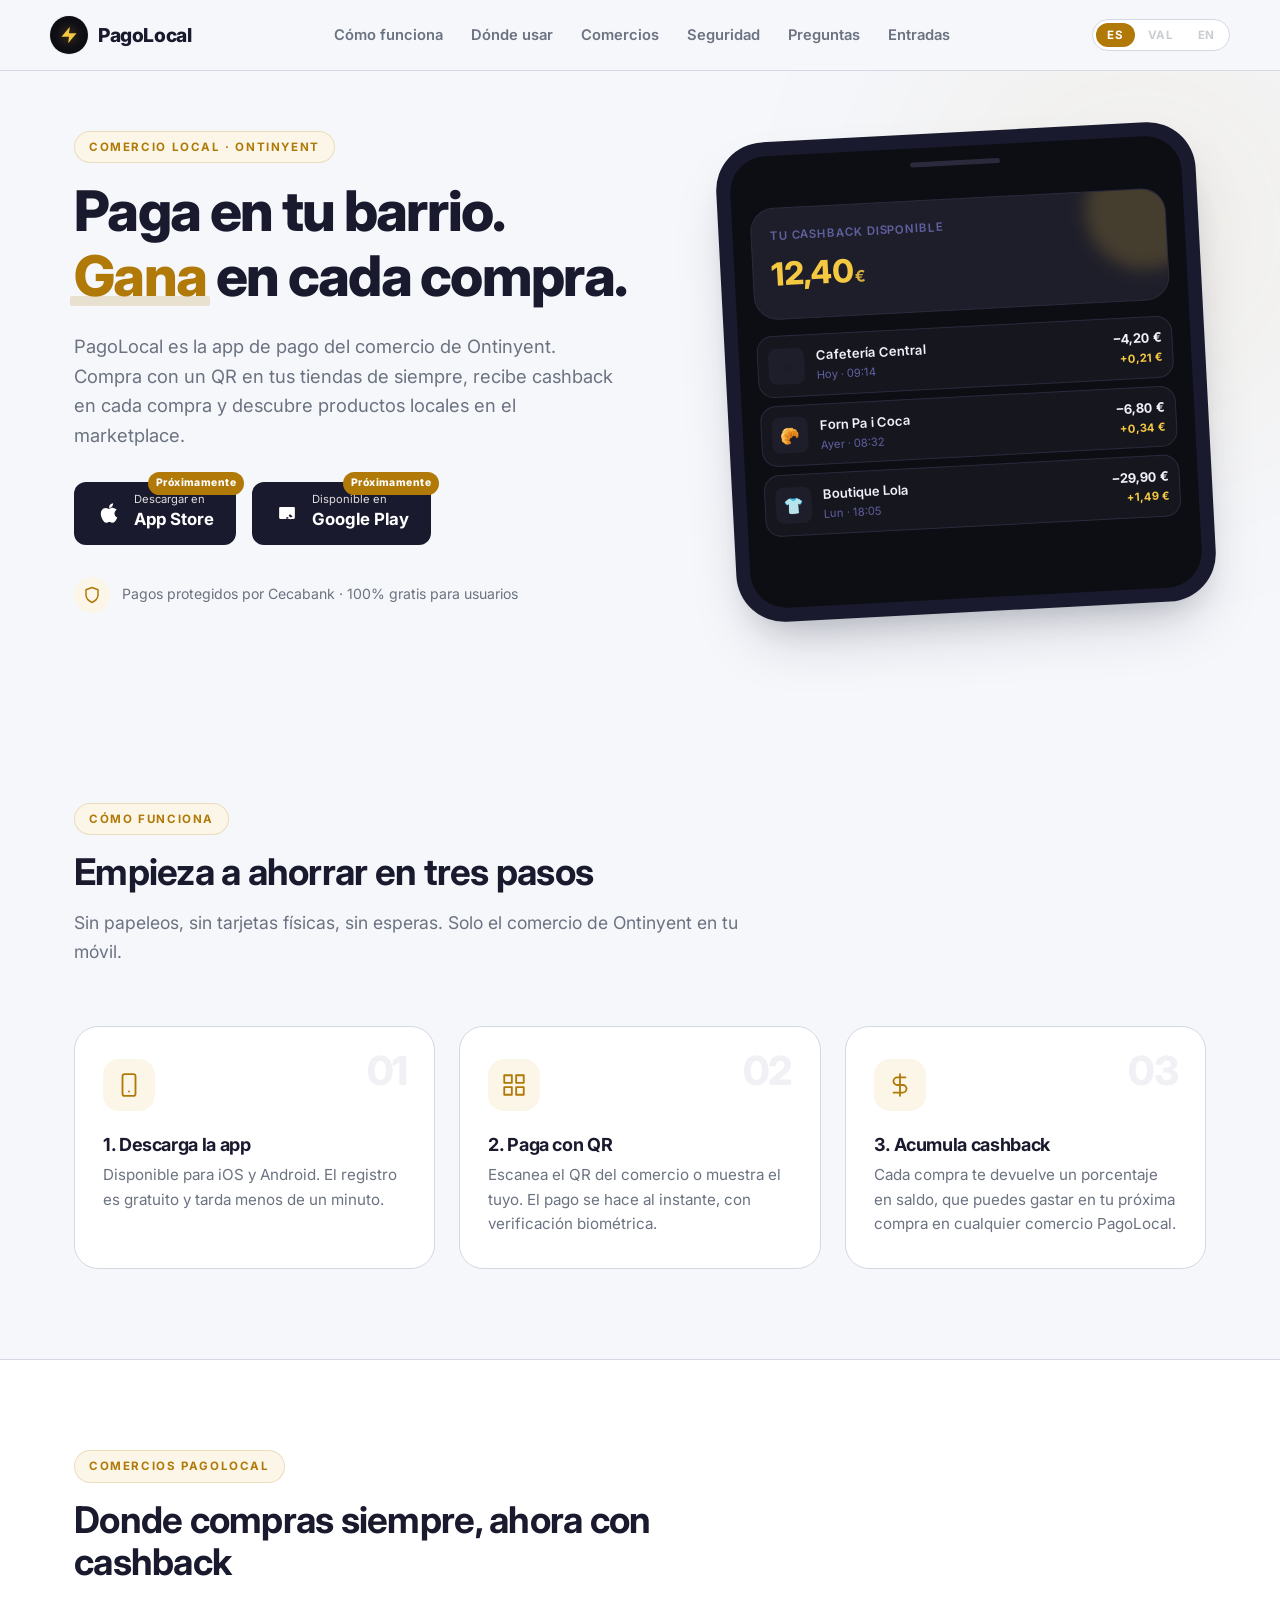
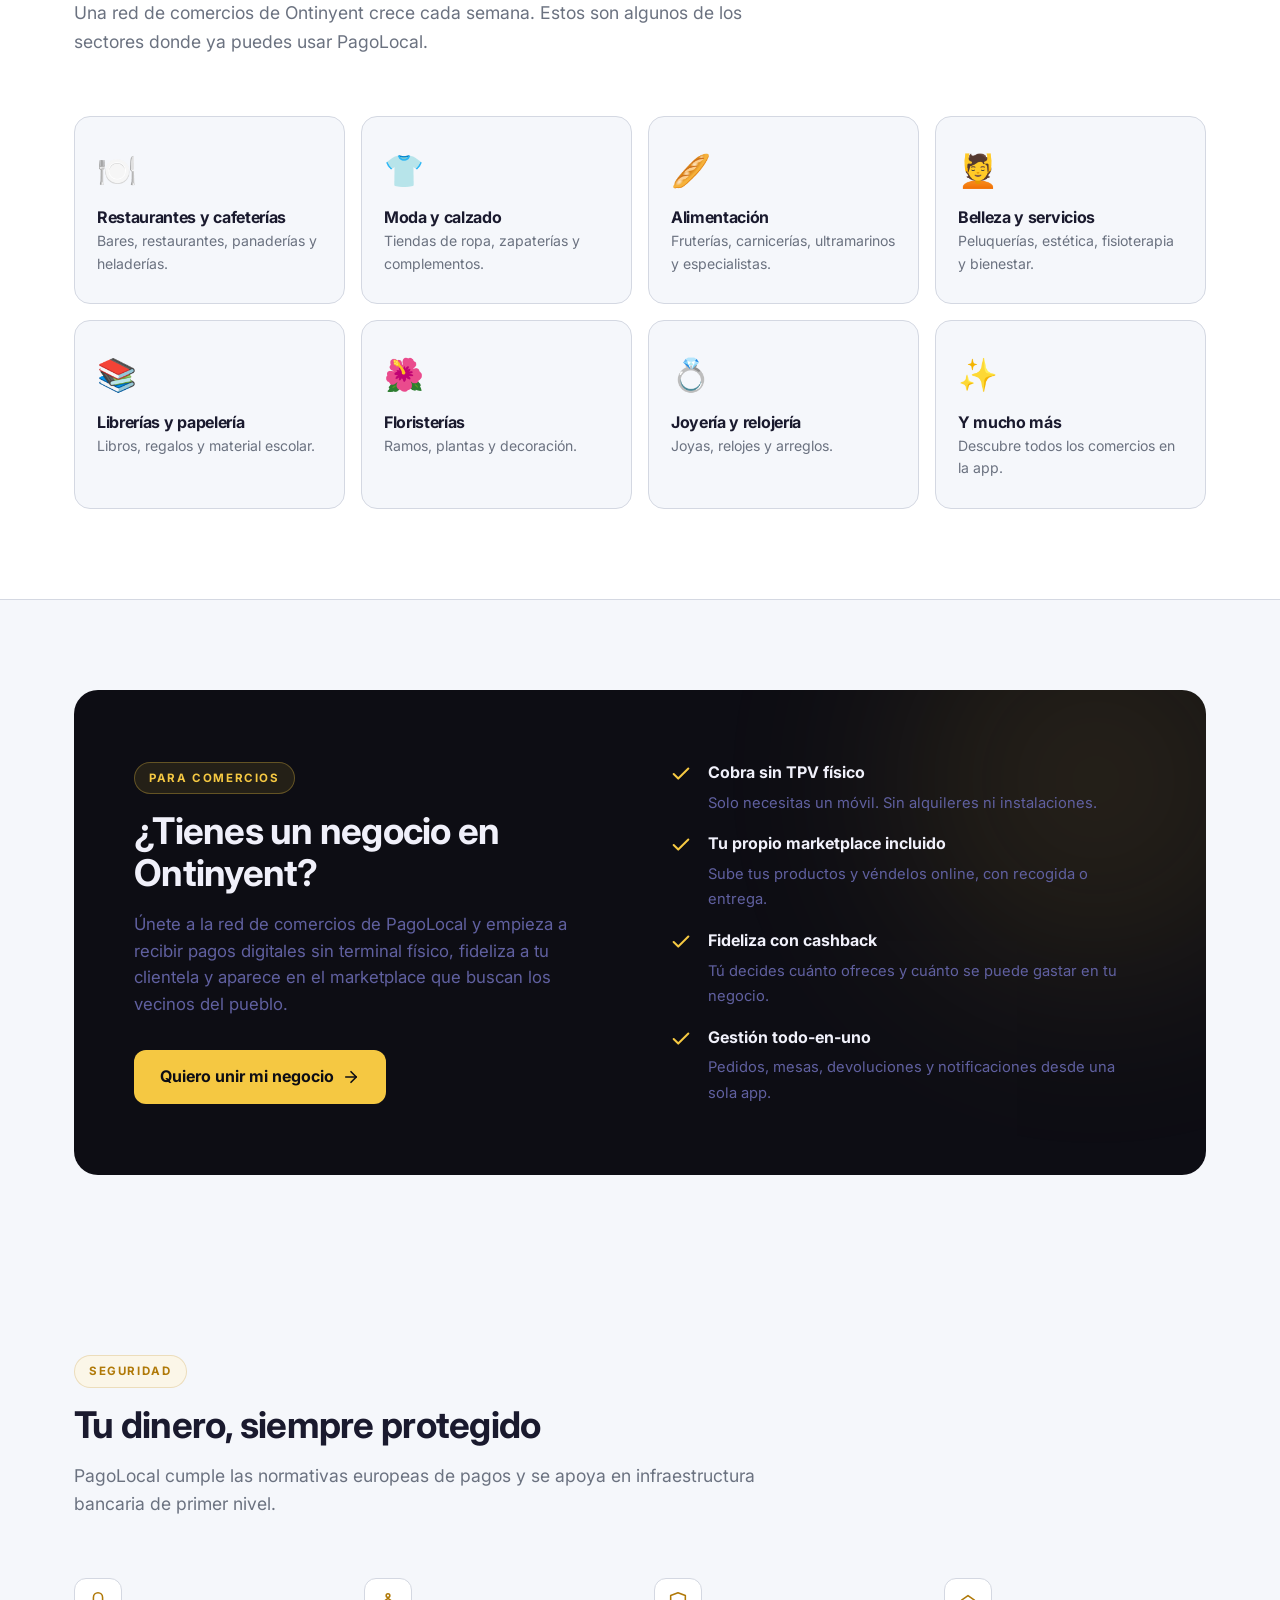
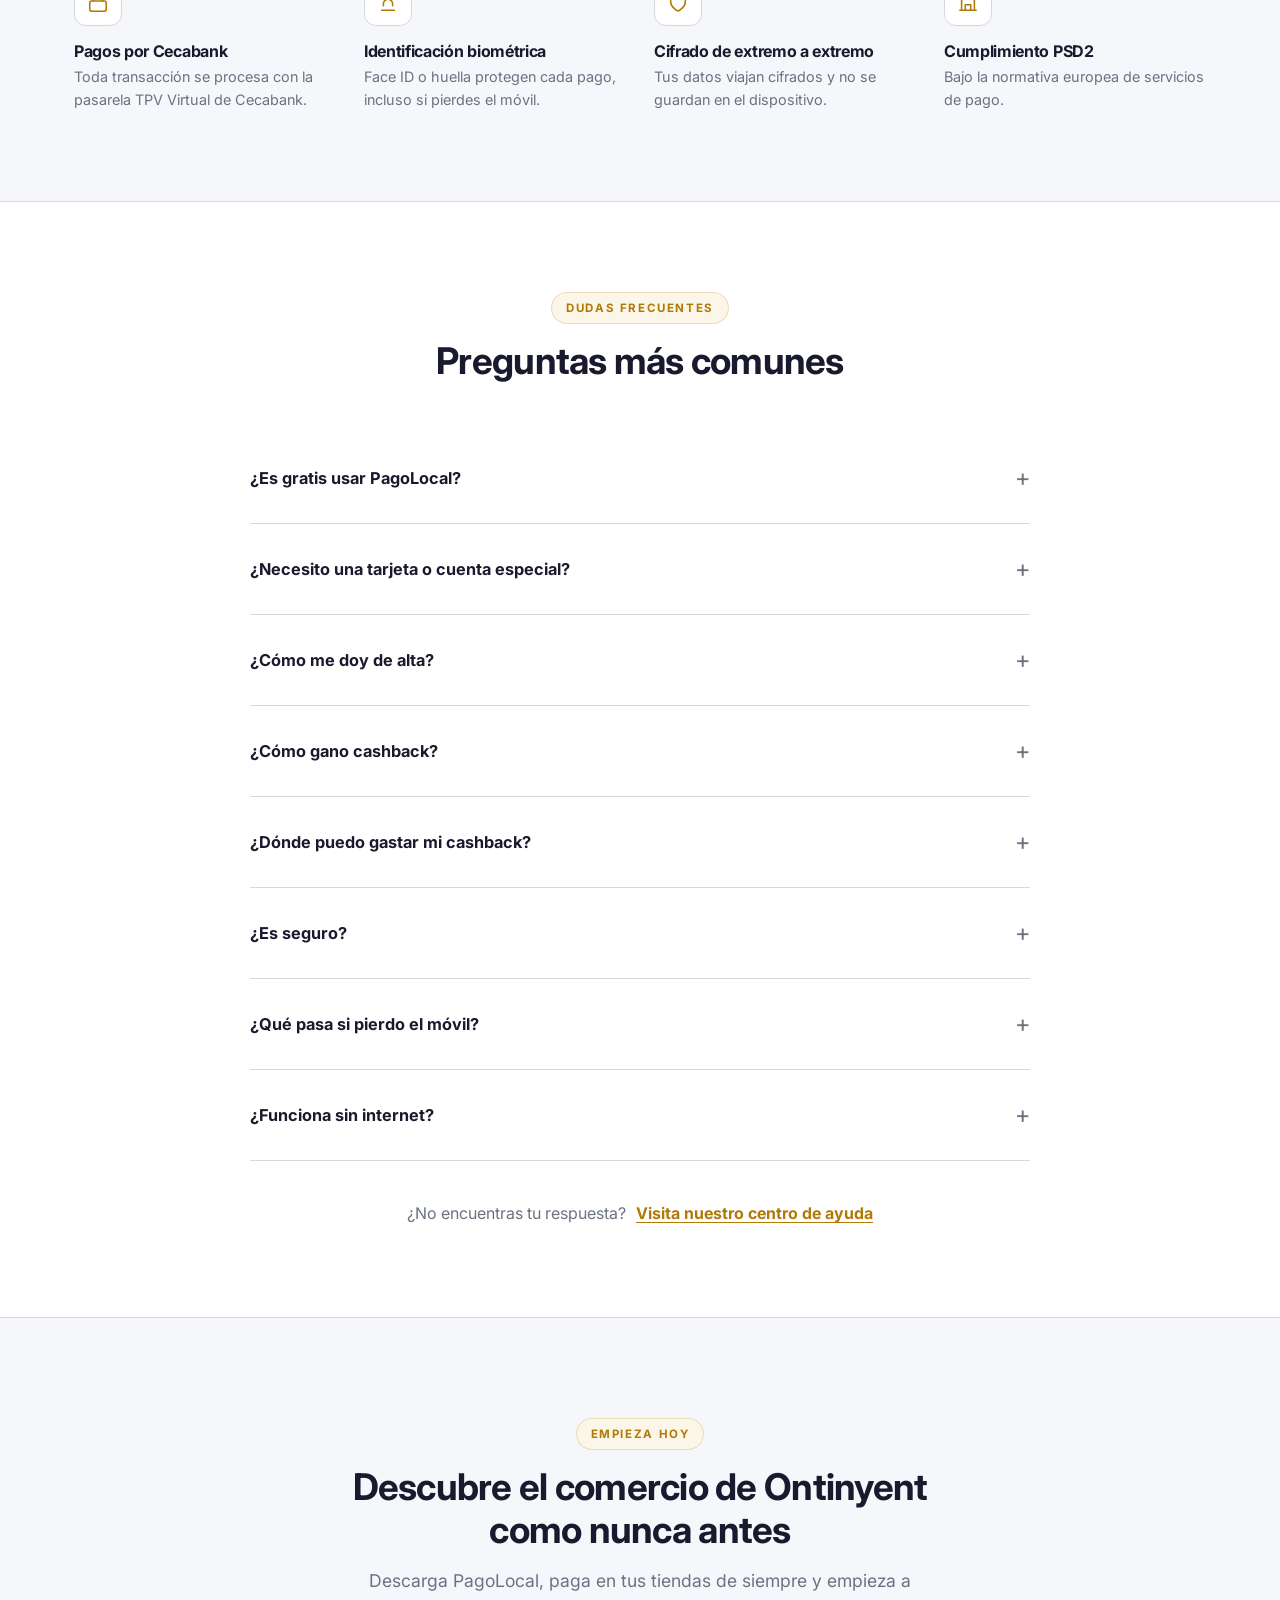
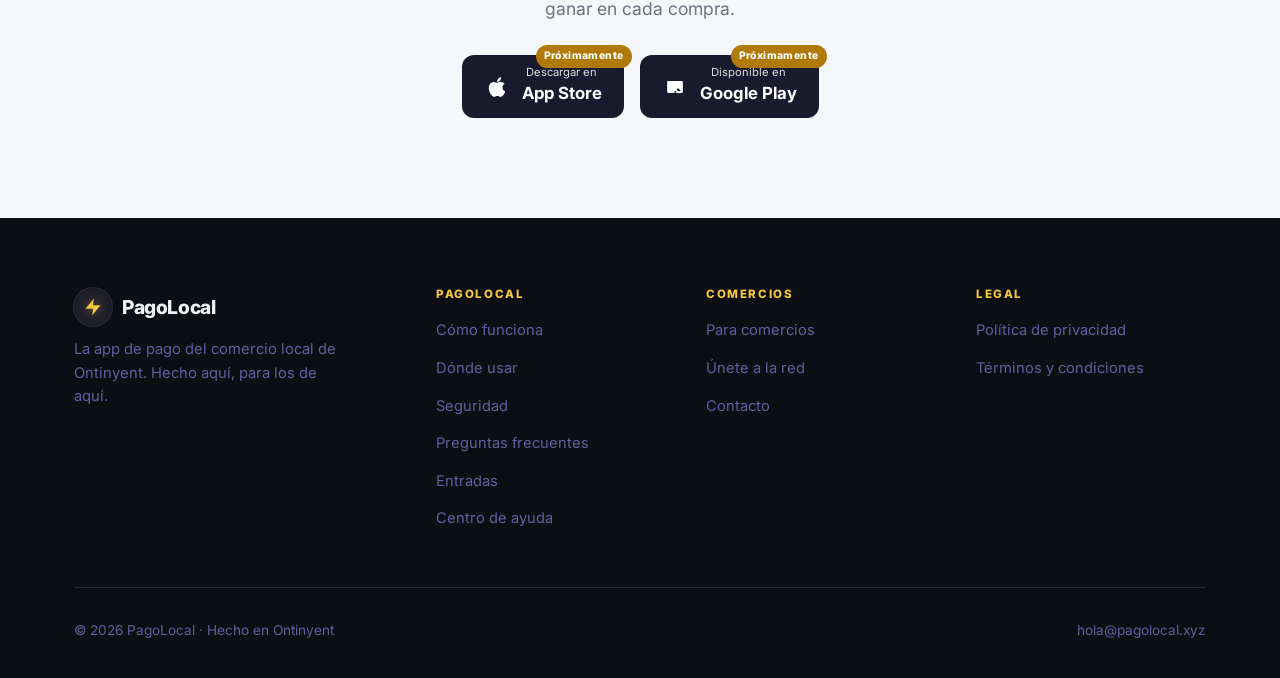
==== commit 46aa3303: "Add files via upload" ====
--- a/index.html
+++ b/index.html
@@ -1,2339 +1,1080 @@
 <!DOCTYPE html>
 <html lang="es">
 <head>
-<meta charset="UTF-8" />
-<meta name="viewport" content="width=device-width, initial-scale=1.0" />
-<meta name="robots" content="noindex, nofollow" />
-<title>Panel de Comercio · LocalPay</title>
-<link rel="icon" href="data:image/svg+xml,%3Csvg xmlns='http://www.w3.org/2000/svg' viewBox='0 0 24 24'%3E%3Cpath d='M13 2L3 14h9l-1 8 10-12h-9l1-8z' fill='%233B9EFF'/%3E%3C/svg%3E" />
-<style>
-  :root{
-    --base:#0D0D14; --surface:#16161F; --surface2:#1E1E2A;
-    --accent:#3B9EFF; --accent-dim:#2b7fd1;
-    --text:#EAEAF0; --muted:#8A8A9A; --line:#2A2A38;
-    --green:#3ECF8E; --yellow:#F5C842; --red:#FF5C6C;
-    --radius:14px;
-  }
-  *{box-sizing:border-box}
-  html,body{margin:0;height:100%}
-  body{
-    background:var(--base); color:var(--text);
-    font-family:-apple-system,BlinkMacSystemFont,'Segoe UI',Roboto,Helvetica,Arial,sans-serif;
-    -webkit-font-smoothing:antialiased;
-  }
-  button{font-family:inherit;cursor:pointer}
-  a{color:var(--accent);text-decoration:none}
-  .hidden{display:none !important}
-
-  /* ── LOGIN ───────────────────────────────── */
-  #view-login{
-    min-height:100vh;display:flex;align-items:center;justify-content:center;padding:24px;
-    background:radial-gradient(1200px 600px at 50% -10%, rgba(59,158,255,.12), transparent 60%);
-  }
-  .login-card{
-    width:100%;max-width:380px;background:var(--surface);border:1px solid var(--line);
-    border-radius:var(--radius);padding:32px 28px;box-shadow:0 20px 60px rgba(0,0,0,.4);
-  }
-  .brand{display:flex;align-items:center;gap:10px;margin-bottom:22px}
-  .brand .bolt{width:34px;height:34px;display:grid;place-items:center;background:rgba(59,158,255,.14);border-radius:10px}
-  .brand .bolt svg{width:20px;height:20px}
-  .brand .name{font-weight:700;font-size:18px;letter-spacing:.2px}
-  .brand .sub{font-size:12px;color:var(--muted);margin-top:1px}
-  .login-card h1{font-size:16px;margin:0 0 4px}
-  .login-card p.lead{font-size:13px;color:var(--muted);margin:0 0 20px}
-  label{display:block;font-size:12px;color:var(--muted);margin:14px 0 6px}
-  input{
-    width:100%;padding:12px 14px;background:var(--surface2);border:1px solid var(--line);
-    border-radius:10px;color:var(--text);font-size:14px;outline:none;
-  }
-  input:focus{border-color:var(--accent)}
-  .btn{
-    width:100%;margin-top:20px;padding:12px 14px;border:none;border-radius:10px;
-    background:var(--accent);color:#06121f;font-weight:700;font-size:14px;
-    transition:background .15s,opacity .15s;
-  }
-  .btn:hover{background:var(--accent-dim)}
-  .btn:disabled{opacity:.6;cursor:not-allowed}
-  .login-err{margin-top:14px;font-size:13px;color:var(--red);min-height:18px}
-  .login-foot{margin-top:18px;font-size:11px;color:var(--muted);text-align:center;line-height:1.5}
-
-  /* ── APP SHELL ───────────────────────────── */
-  #view-app{min-height:100vh;display:grid;grid-template-columns:240px 1fr;grid-template-rows:auto 1fr}
-  .topbar{
-    grid-column:1 / -1;display:flex;align-items:center;justify-content:space-between;
-    padding:14px 22px;border-bottom:1px solid var(--line);background:var(--surface);
-  }
-  .topbar .who{font-size:13px;color:var(--muted)}
-  .topbar .who b{color:var(--text)}
-  .btn-ghost{
-    background:transparent;border:1px solid var(--line);color:var(--text);
-    padding:8px 14px;border-radius:9px;font-size:13px;
-  }
-  .btn-ghost:hover{border-color:var(--accent);color:var(--accent)}
-  .btn-ghost:disabled{opacity:.4;cursor:not-allowed}
-  .sidebar{border-right:1px solid var(--line);background:var(--surface);padding:14px 10px;overflow:auto}
-  .navitem{
-    display:flex;align-items:center;gap:11px;width:100%;text-align:left;background:transparent;
-    border:none;color:var(--muted);padding:11px 12px;border-radius:10px;font-size:14px;margin-bottom:2px;
-  }
-  .navitem .ic{width:20px;text-align:center}
-  .navitem:hover{background:var(--surface2);color:var(--text)}
-  .navitem.active{background:rgba(59,158,255,.14);color:var(--accent);font-weight:600}
-  .content{padding:26px 30px;overflow:auto}
-  .page-title{font-size:20px;font-weight:700;margin:0 0 4px}
-  .page-sub{font-size:13px;color:var(--muted);margin:0 0 22px}
-  .card{
-    background:var(--surface);border:1px solid var(--line);border-radius:var(--radius);
-    padding:28px;max-width:640px;
-  }
-  .badge{
-    display:inline-block;font-size:11px;font-weight:700;letter-spacing:.4px;text-transform:uppercase;
-    color:var(--accent);background:rgba(59,158,255,.12);padding:4px 9px;border-radius:999px;margin-bottom:12px;
-  }
-  .card h3{margin:0 0 8px;font-size:16px}
-  .card p{margin:0;color:var(--muted);font-size:14px;line-height:1.6}
-
-  /* ── TABLA / CATÁLOGO ────────────────────── */
-  .toolbar{display:flex;align-items:center;gap:12px;margin-bottom:16px;flex-wrap:wrap}
-  .search{position:relative;flex:1;min-width:220px;max-width:420px}
-  .search input{padding-left:36px}
-  .search .mag{position:absolute;left:12px;top:50%;transform:translateY(-50%);color:var(--muted);font-size:14px}
-  .table-wrap{border:1px solid var(--line);border-radius:var(--radius);overflow:hidden;background:var(--surface)}
-  table{width:100%;border-collapse:collapse;font-size:14px}
-  thead th{
-    text-align:left;font-size:12px;text-transform:uppercase;letter-spacing:.4px;color:var(--muted);
-    padding:13px 16px;border-bottom:1px solid var(--line);background:var(--surface2);font-weight:600;
-  }
-  tbody td{padding:13px 16px;border-bottom:1px solid var(--line)}
-  tbody tr:last-child td{border-bottom:none}
-  tbody tr:hover{background:var(--surface2)}
-  .col-r{text-align:right}
-  .col-c{text-align:center}
-  .prod-name{font-weight:600}
-  .prod-cat{font-size:12px;color:var(--muted);margin-top:2px}
-  .pill{display:inline-block;font-size:11px;font-weight:700;padding:3px 9px;border-radius:999px}
-  .pill.on{color:var(--green);background:rgba(62,207,142,.13)}
-  .pill.off{color:var(--muted);background:rgba(138,138,154,.15)}
-  .thumb{width:38px;height:38px;border-radius:8px;object-fit:cover;background:var(--surface2);border:1px solid var(--line)}
-  .thumb-ph{width:38px;height:38px;border-radius:8px;background:var(--surface2);border:1px solid var(--line);display:grid;place-items:center;color:var(--muted);font-size:14px}
-  .pager{display:flex;align-items:center;justify-content:space-between;gap:12px;margin-top:16px;flex-wrap:wrap}
-  .pager .info{font-size:13px;color:var(--muted)}
-  .pager .btns{display:flex;gap:8px}
-  .state{padding:40px 20px;text-align:center;color:var(--muted);font-size:14px}
-  .spinner{
-    width:22px;height:22px;border:2px solid var(--line);border-top-color:var(--accent);
-    border-radius:50%;animation:spin .7s linear infinite;display:inline-block;vertical-align:middle;
-  }
-  @keyframes spin{to{transform:rotate(360deg)}}
-
-  /* ── COBROS (KPIs / condiciones) ─────────── */
-  .kpis{display:flex;gap:14px;flex-wrap:wrap;margin-bottom:18px}
-  .kpi{flex:1;min-width:150px;background:var(--surface);border:1px solid var(--line);border-radius:var(--radius);padding:16px 18px}
-  .kpi .k-label{font-size:12px;color:var(--muted);margin-bottom:6px}
-  .kpi .k-val{font-size:22px;font-weight:700}
-  .cond{background:var(--surface);border:1px solid var(--line);border-radius:var(--radius);padding:14px 18px;margin-bottom:18px;font-size:13px;color:var(--muted);display:flex;gap:22px;flex-wrap:wrap}
-  .cond b{color:var(--text)}
-
-  /* ── MODAL EDICIÓN ───────────────────────── */
-  #modal-overlay{position:fixed;inset:0;background:rgba(0,0,0,.6);display:flex;align-items:center;justify-content:center;padding:20px;z-index:9000}
-  .modal{width:100%;max-width:440px;background:var(--surface);border:1px solid var(--line);border-radius:var(--radius);box-shadow:0 24px 70px rgba(0,0,0,.5);overflow:hidden}
-  .modal-head{padding:18px 22px;border-bottom:1px solid var(--line)}
-  .modal-head h3{margin:0;font-size:16px}
-  .modal-head .sub{margin-top:3px;font-size:12px;color:var(--muted)}
-  .modal-body{padding:20px 22px;max-height:60vh;overflow:auto}
-  .modal-foot{padding:16px 22px;border-top:1px solid var(--line);display:flex;justify-content:flex-end;gap:10px}
-  .field{margin-bottom:16px}
-  .field:last-child{margin-bottom:0}
-  .field > label{margin:0 0 7px}
-  .input-eur{position:relative}
-  .input-eur input{padding-right:30px}
-  .input-eur .eur{position:absolute;right:12px;top:50%;transform:translateY(-50%);color:var(--muted);font-size:14px}
-  .toggle{display:flex;align-items:center;gap:10px;cursor:pointer;user-select:none}
-  .toggle input{display:none}
-  .toggle .track{width:42px;height:24px;border-radius:999px;background:var(--surface2);border:1px solid var(--line);position:relative;transition:background .15s;flex:none}
-  .toggle .track::after{content:'';position:absolute;top:2px;left:2px;width:18px;height:18px;border-radius:50%;background:var(--muted);transition:transform .15s,background .15s}
-  .toggle input:checked + .track{background:rgba(59,158,255,.3);border-color:var(--accent)}
-  .toggle input:checked + .track::after{transform:translateX(18px);background:var(--accent)}
-  .toggle .txt{font-size:14px}
-  .tallas-grid{display:grid;grid-template-columns:repeat(auto-fill,minmax(90px,1fr));gap:10px}
-  .talla-cell label{margin:0 0 5px;text-align:center}
-  .talla-cell input{text-align:center}
-  .hint{font-size:12px;color:var(--muted);margin-top:6px;line-height:1.5}
-  .btn-edit{background:transparent;border:1px solid var(--line);color:var(--text);padding:6px 14px;border-radius:8px;font-size:13px}
-  .btn-edit:hover{border-color:var(--accent);color:var(--accent)}
-  #import-overlay{position:fixed;inset:0;background:rgba(0,0,0,.6);display:flex;align-items:center;justify-content:center;padding:20px;z-index:9000}
-  #ped-overlay{position:fixed;inset:0;background:rgba(0,0,0,.6);display:flex;align-items:center;justify-content:center;padding:20px;z-index:9000}
-  #gestor-overlay{position:fixed;inset:0;background:rgba(0,0,0,.6);display:flex;align-items:center;justify-content:center;padding:20px;z-index:9000}
-  #sala-overlay{position:fixed;inset:0;background:rgba(0,0,0,.6);display:flex;align-items:center;justify-content:center;padding:20px;z-index:9000}
-  #form-overlay{position:fixed;inset:0;background:rgba(0,0,0,.6);display:flex;align-items:center;justify-content:center;padding:20px;z-index:9000}
-  .subtabs{display:flex;gap:8px;margin-bottom:16px}
-  .subtab{background:transparent;border:1px solid var(--line);color:var(--muted);padding:8px 16px;border-radius:9px;font-size:14px}
-  .subtab.active{border-color:var(--accent);color:var(--accent);background:rgba(59,158,255,.1);font-weight:600}
-  .ped-item{display:flex;justify-content:space-between;gap:12px;padding:9px 0;border-bottom:1px solid var(--line);font-size:14px}
-  .ped-item:last-child{border-bottom:none}
-  .ped-item .q{color:var(--muted)}  .imp-stats{display:flex;gap:18px;flex-wrap:wrap;margin-bottom:14px}
-  .imp-stat{font-size:13px;color:var(--muted)}
-  .imp-stat .n{font-size:22px;font-weight:700;margin-right:6px;color:var(--text)}
-  .imp-errs{margin-top:6px;border:1px solid var(--line);border-radius:10px;max-height:200px;overflow:auto}
-  .imp-errs-h{font-size:12px;color:var(--muted);padding:9px 12px;border-bottom:1px solid var(--line);background:var(--surface2)}
-  .imp-err{font-size:13px;padding:7px 12px;border-bottom:1px solid var(--line);color:#ffd6da}
-  .imp-err:last-child{border-bottom:none}
-
-  /* ── TOAST ───────────────────────────────── */
-  #toast{
-    position:fixed;left:50%;bottom:26px;transform:translateX(-50%) translateY(20px);
-    background:var(--surface2);border:1px solid var(--line);color:var(--text);
-    padding:12px 18px;border-radius:10px;font-size:13px;opacity:0;pointer-events:none;
-    transition:opacity .2s,transform .2s;z-index:9999;box-shadow:0 10px 30px rgba(0,0,0,.4);
-  }
-  #toast.show{opacity:1;transform:translateX(-50%) translateY(0)}
-  #toast.err{border-color:var(--red);color:#ffd6da}
-
-  @media (max-width:760px){
-    #view-app{grid-template-columns:1fr}
-    .sidebar{display:none}
-  }  /* ── Cocina (KDS) ─────────────────────────────────────────────── */
-  .kds-bar{display:flex;align-items:center;gap:12px;flex-wrap:wrap;margin:0 0 14px}
-  .kds-bar .sp{flex:1}
-  .kds-meta{font-size:12px;color:var(--muted)}
-  .kds-grid{display:grid;grid-template-columns:repeat(auto-fill,minmax(280px,1fr));gap:14px}
-  .kds-card{background:var(--surface);border:1px solid var(--line);border-left:5px solid var(--line);border-radius:var(--radius);padding:14px 14px 12px;display:flex;flex-direction:column;gap:10px}
-  .kds-card.g{border-left-color:var(--green)}
-  .kds-card.y{border-left-color:var(--yellow)}
-  .kds-card.r{border-left-color:var(--red)}
-  .kds-card.ready{border-left-color:var(--green);background:rgba(62,207,142,.08)}
-  .kds-head{display:flex;align-items:baseline;justify-content:space-between;gap:10px}
-  .kds-mesa{font-size:18px;font-weight:800}
-  .kds-mesa .zona{display:block;font-size:11px;color:var(--muted);font-weight:600}
-  .kds-timer{font-variant-numeric:tabular-nums;font-weight:800;font-size:18px}
-  .kds-timer.g{color:var(--green)} .kds-timer.y{color:var(--yellow)} .kds-timer.r{color:var(--red)}
-  .kds-ready-tag{font-size:12px;font-weight:800;color:var(--green);letter-spacing:.5px}
-  .kds-item{display:flex;align-items:flex-start;gap:10px;padding:9px 8px;border-radius:10px;background:var(--surface2);border:1px solid var(--line);cursor:pointer;user-select:none}
-  .kds-item .qty{font-weight:800;min-width:26px}
-  .kds-item .nm{flex:1;font-size:15px;line-height:1.25}
-  .kds-item .notas{display:block;font-size:12px;color:var(--muted);margin-top:2px}
-  .kds-item .st{font-size:18px;min-width:22px;text-align:center}
-  .kds-item.s-preparando{border-color:var(--yellow)}
-  .kds-item.s-listo{opacity:.55}
-  .kds-item.s-listo .nm{text-decoration:line-through}
-  .kds-origin{font-size:11px;color:var(--accent)}
-  .kds-foot{display:flex;gap:8px;margin-top:2px}
-  .kds-btn{flex:1;border:1px solid var(--line);background:var(--surface2);color:var(--text);border-radius:10px;padding:9px;font-weight:700;font-size:13px;cursor:pointer}
-  .kds-btn:hover{border-color:var(--accent);color:var(--accent)}
-  .kds-empty{padding:40px 0;text-align:center;color:var(--muted)}
-  body.kds-fs .topbar,body.kds-fs .sidebar{display:none}
-  body.kds-fs #view-app{grid-template-columns:1fr;grid-template-rows:1fr}
-  body.kds-fs .content{padding:14px 16px}
-</style>
+  <meta charset="UTF-8" />
+  <meta name="viewport" content="width=device-width, initial-scale=1.0" />
+  <meta name="theme-color" content="#F5F7FB" />
+  <meta name="color-scheme" content="light" />
+
+  <!-- SEO -->
+  <title>PagoLocal · Paga en Ontinyent y gana en cada compra</title>
+  <meta name="description" content="PagoLocal es la app de pago del comercio local de Ontinyent. Paga con QR en tus tiendas de siempre, gana cashback en cada compra y descubre productos locales en el marketplace." />
+
+  <!-- Open Graph -->
+  <meta property="og:type" content="website" />
+  <meta property="og:url" content="https://pagolocal.xyz/" />
+  <meta property="og:title" content="PagoLocal · Paga en Ontinyent y gana en cada compra" />
+  <meta property="og:description" content="La app de pago del comercio local de Ontinyent. QR, cashback y marketplace local en una sola app." />
+  <meta property="og:locale" content="es_ES" />
+
+  <!-- Favicon: réplica del icono de Play Store (círculo oscuro + rayo dorado) -->
+  <link rel="icon" type="image/svg+xml" href="data:image/svg+xml,%3Csvg xmlns='http://www.w3.org/2000/svg' viewBox='0 0 100 100'%3E%3Ccircle cx='50' cy='50' r='48' fill='%231A1A2E'/%3E%3Cpath d='M55 18 L29 56 h17 l-5 26 27-42 H51 l4-22 z' fill='%23F5C842'/%3E%3C/svg%3E" />
+
+  <!-- Inter (idéntica a la app: 600 semibold, 700 bold, 800 extrabold) -->
+  <link rel="preconnect" href="https://fonts.googleapis.com" />
+  <link rel="preconnect" href="https://fonts.gstatic.com" crossorigin />
+  <link href="https://fonts.googleapis.com/css2?family=Inter:wght@400;500;600;700;800&display=swap" rel="stylesheet" />
+
+  <!-- Estilos compartidos -->
+  <link rel="stylesheet" href="/styles.css" />
+
+  <style>
+    /* ============================================================
+       Estilos específicos de la landing
+       ============================================================ */
+
+    /* HERO */
+    .hero {
+      position: relative;
+      padding: 60px 0 100px;
+      overflow: hidden;
+    }
+    /* Glow dorado decorativo de fondo */
+    .hero-decor {
+      position: absolute;
+      width: 480px; height: 480px;
+      border-radius: 50%;
+      background: var(--accent);
+      opacity: 0.06;
+      filter: blur(110px);
+      top: -80px;
+      right: -100px;
+      z-index: 0;
+      pointer-events: none;
+    }
+    .hero-grid {
+      display: grid;
+      grid-template-columns: 1.05fr 0.95fr;
+      gap: 60px;
+      align-items: center;
+      position: relative;
+      z-index: 1;
+    }
+    .hero h1 { margin-bottom: var(--s-xl); }
+    /* "Gana" destacado en dorado */
+    .hero h1 em {
+      font-style: normal;
+      color: var(--accent);
+      position: relative;
+    }
+    .hero h1 em::after {
+      content: "";
+      position: absolute;
+      left: -4px; right: -4px; bottom: 0.06em;
+      height: 0.18em;
+      background: var(--accent);
+      opacity: 0.18;
+      border-radius: 2px;
+      z-index: -1;
+    }
+    .hero-lead {
+      font-size: 1.15rem;
+      color: var(--muted);
+      max-width: 540px;
+      margin-bottom: var(--s-xxl);
+    }
+    .hero-ctas { display: flex; gap: var(--s-lg); flex-wrap: wrap; }
+    .hero-trust {
+      margin-top: var(--s-xxl);
+      display: flex;
+      align-items: center;
+      gap: var(--s-md);
+      font-size: 0.88rem;
+      color: var(--muted);
+    }
+    .hero-trust-icon {
+      width: 36px; height: 36px;
+      background: var(--accent-tint);
+      border-radius: var(--r-full);
+      display: grid;
+      place-items: center;
+      color: var(--accent);
+    }
+    .hero-trust-icon svg { width: 18px; height: 18px; }
+
+    /* Mockup del móvil — sigue siendo OSCURO (es la app real, en su tema por defecto) */
+    .hero-visual {
+      position: relative;
+      width: 100%;
+      aspect-ratio: 1 / 1;
+      max-width: 480px;
+      margin-left: auto;
+    }
+    .phone-frame {
+      position: absolute;
+      inset: 0;
+      background: #1A1A2E;
+      border-radius: 48px;
+      padding: 14px;
+      box-shadow: 0 30px 60px -20px rgba(26, 26, 46, 0.25),
+                  0 18px 30px -15px rgba(26, 26, 46, 0.15);
+      transform: rotate(-3deg);
+    }
+    .phone-screen {
+      width: 100%; height: 100%;
+      background: var(--dark-bg);
+      border-radius: 36px;
+      padding: 28px 18px 24px;
+      display: flex;
+      flex-direction: column;
+      gap: var(--s-lg);
+      overflow: hidden;
+      position: relative;
+    }
+    .phone-screen::before {
+      content: "";
+      position: absolute;
+      top: 14px;
+      left: 50%;
+      transform: translateX(-50%);
+      width: 90px;
+      height: 5px;
+      background: var(--dark-border);
+      border-radius: var(--r-full);
+    }
+
+    /* Balance card oscuro (réplica del balanceCard de la app) */
+    .phone-balance {
+      margin-top: var(--s-xl);
+      padding: 18px;
+      background: var(--dark-card);
+      border: 1px solid var(--dark-border);
+      border-radius: var(--r-xl);
+      position: relative;
+      overflow: hidden;
+    }
+    .phone-balance::after {
+      content: "";
+      position: absolute;
+      top: -40px;
+      right: -40px;
+      width: 120px;
+      height: 120px;
+      border-radius: 50%;
+      background: rgba(245, 200, 66, 0.18);
+      filter: blur(8px);
+    }
+    .phone-balance-label {
+      font-size: 0.72rem;
+      color: var(--dark-muted);
+      letter-spacing: 0.08em;
+      text-transform: uppercase;
+      position: relative;
+      font-weight: 600;
+    }
+    .phone-balance-value {
+      font-size: 2rem;
+      font-weight: 800;
+      margin-top: var(--s-xs);
+      color: var(--accent-bright);
+      letter-spacing: -0.02em;
+      position: relative;
+    }
+    .phone-balance-value small {
+      font-size: 1rem;
+      opacity: 0.85;
+      margin-left: 2px;
+      font-weight: 700;
+    }
+    .phone-row {
+      display: flex;
+      align-items: center;
+      gap: var(--s-md);
+      padding: 10px;
+      background: var(--dark-surface);
+      border: 1px solid var(--dark-border);
+      border-radius: var(--r-lg);
+      font-size: 0.82rem;
+    }
+    .phone-row-icon {
+      width: 36px; height: 36px;
+      background: var(--dark-card);
+      border-radius: var(--r-sm);
+      display: grid;
+      place-items: center;
+      font-size: 1rem;
+    }
+    .phone-row-main { flex: 1; min-width: 0; }
+    .phone-row-name {
+      font-weight: 600;
+      color: var(--dark-text);
+      white-space: nowrap;
+      overflow: hidden;
+      text-overflow: ellipsis;
+    }
+    .phone-row-sub { font-size: 0.7rem; color: var(--dark-muted); margin-top: 1px; }
+    .phone-row-amount {
+      font-weight: 700;
+      color: var(--dark-text);
+      font-variant-numeric: tabular-nums;
+      text-align: right;
+    }
+    .phone-row-cb {
+      color: var(--accent-bright);
+      font-size: 0.7rem;
+      font-weight: 700;
+      margin-top: 1px;
+      text-align: right;
+    }
+
+    @media (max-width: 880px) {
+      .hero { padding: 40px 0 60px; }
+      .hero-grid { grid-template-columns: 1fr; gap: 50px; }
+      .hero-visual { max-width: 320px; margin: 0 auto; }
+    }
+
+    /* SECCIÓN GENÉRICA */
+    section { padding: 90px 0; }
+    @media (max-width: 700px) { section { padding: 60px 0; } }
+
+    .section-head {
+      max-width: 700px;
+      margin-bottom: 60px;
+    }
+    .section-head h2 { margin-bottom: var(--s-lg); }
+    .section-head p { font-size: 1.1rem; color: var(--muted); }
+
+    /* CÓMO FUNCIONA — 3 pasos sobre fondo claro */
+    .how-grid {
+      display: grid;
+      grid-template-columns: repeat(3, 1fr);
+      gap: var(--s-xl);
+    }
+    .step {
+      background: var(--surface);
+      border: 1px solid var(--border);
+      border-radius: var(--r-xl);
+      padding: var(--s-xxl) 28px;
+      position: relative;
+      transition: transform .2s ease, box-shadow .2s ease, border-color .2s ease;
+    }
+    .step:hover {
+      transform: translateY(-4px);
+      border-color: var(--accent);
+      box-shadow: var(--shadow);
+    }
+    .step-num {
+      position: absolute;
+      top: var(--s-xl); right: 28px;
+      font-size: 2.5rem;
+      font-weight: 800;
+      color: var(--surface-3);
+      line-height: 1;
+      letter-spacing: -0.04em;
+    }
+    .step-icon {
+      width: 52px; height: 52px;
+      background: var(--accent-tint);
+      color: var(--accent);
+      border-radius: var(--r-lg);
+      display: grid;
+      place-items: center;
+      margin-bottom: var(--s-xl);
+    }
+    .step-icon svg { width: 26px; height: 26px; stroke-width: 1.7; }
+    .step h3 { margin-bottom: var(--s-sm); color: var(--text); }
+    .step p { margin: 0; color: var(--muted); font-size: 0.95rem; }
+
+    @media (max-width: 880px) {
+      .how-grid { grid-template-columns: 1fr; }
+    }
+
+    /* DÓNDE USAR — mosaico sobre fondo blanco con sutil contraste */
+    .where-bg {
+      background: var(--surface);
+      border-top: 1px solid var(--border);
+      border-bottom: 1px solid var(--border);
+    }
+    .where-grid {
+      display: grid;
+      grid-template-columns: repeat(4, 1fr);
+      gap: var(--s-lg);
+    }
+    .where-card {
+      padding: 28px 22px;
+      border-radius: var(--r-lg);
+      background: var(--bg);
+      border: 1px solid var(--border);
+      transition: all .2s ease;
+    }
+    .where-card:hover {
+      border-color: var(--accent);
+      transform: translateY(-3px);
+      box-shadow: var(--shadow-sm);
+    }
+    .where-emoji {
+      font-size: 2rem;
+      margin-bottom: var(--s-md);
+      display: block;
+    }
+    .where-card h3 {
+      font-size: 1rem;
+      margin-bottom: var(--s-xs);
+      font-weight: 700;
+      color: var(--text);
+    }
+    .where-card p { font-size: 0.88rem; margin: 0; color: var(--muted); }
+
+    @media (max-width: 880px) { .where-grid { grid-template-columns: repeat(2, 1fr); } }
+    @media (max-width: 480px) { .where-grid { grid-template-columns: 1fr; } }
+
+    /* PARA COMERCIOS — card oscura estilo feature graphic de Play Store */
+    .merchants {
+      background: var(--dark-bg);
+      color: var(--dark-text);
+      border-radius: var(--r-xl);
+      padding: 70px 60px;
+      position: relative;
+      overflow: hidden;
+    }
+    .merchants::before {
+      content: "";
+      position: absolute;
+      width: 380px; height: 380px;
+      border-radius: 50%;
+      background: var(--accent-bright);
+      opacity: 0.12;
+      filter: blur(110px);
+      top: -100px; right: -80px;
+    }
+    .merchants-grid {
+      display: grid;
+      grid-template-columns: 1fr 1fr;
+      gap: 60px;
+      align-items: center;
+      position: relative;
+    }
+    .merchants .eyebrow {
+      color: var(--accent-bright);
+      background: rgba(245, 200, 66, 0.10);
+      border-color: rgba(245, 200, 66, 0.30);
+    }
+    .merchants h2 { color: var(--dark-text); margin-bottom: var(--s-lg); }
+    .merchants-lead {
+      color: var(--dark-muted);
+      font-size: 1.05rem;
+      margin-bottom: var(--s-xxl);
+    }
+    .merchants-cta {
+      display: inline-flex;
+      align-items: center;
+      gap: var(--s-sm);
+      padding: 14px 26px;
+      background: var(--accent-bright);
+      color: var(--dark-bg);
+      border-radius: var(--r-md);
+      font-weight: 700;
+      transition: transform .15s ease, box-shadow .15s ease;
+    }
+    .merchants-cta:hover {
+      transform: translateY(-2px);
+      box-shadow: 0 8px 24px rgba(245, 200, 66, 0.3);
+    }
+    .merchants-list {
+      list-style: none;
+      padding: 0; margin: 0;
+      display: flex;
+      flex-direction: column;
+      gap: var(--s-lg);
+    }
+    .merchants-list li {
+      display: flex;
+      gap: var(--s-lg);
+      align-items: flex-start;
+    }
+    .merchants-list svg {
+      flex-shrink: 0;
+      width: 22px; height: 22px;
+      color: var(--accent-bright);
+      margin-top: 3px;
+    }
+    .merchants-list strong {
+      display: block;
+      margin-bottom: var(--s-xs);
+      color: var(--dark-text);
+      font-weight: 700;
+    }
+    .merchants-list span { color: var(--dark-muted); font-size: 0.92rem; }
+
+    @media (max-width: 880px) {
+      .merchants { padding: 50px 32px; }
+      .merchants-grid { grid-template-columns: 1fr; gap: 40px; }
+    }
+
+    /* SEGURIDAD */
+    .security-grid {
+      display: grid;
+      grid-template-columns: repeat(4, 1fr);
+      gap: 28px;
+    }
+    .security-item { text-align: left; }
+    .security-icon {
+      width: 48px; height: 48px;
+      border-radius: var(--r-md);
+      background: var(--surface);
+      border: 1px solid var(--border);
+      color: var(--accent);
+      display: grid;
+      place-items: center;
+      margin-bottom: var(--s-lg);
+    }
+    .security-icon svg { width: 22px; height: 22px; stroke-width: 1.7; }
+    .security-item h3 {
+      font-size: 1rem;
+      margin-bottom: var(--s-xs);
+      color: var(--text);
+      font-weight: 700;
+    }
+    .security-item p { font-size: 0.9rem; margin: 0; color: var(--muted); }
+
+    @media (max-width: 880px) { .security-grid { grid-template-columns: repeat(2, 1fr); gap: 32px; } }
+    @media (max-width: 480px) { .security-grid { grid-template-columns: 1fr; } }
+
+    /* FAQ */
+    .faq-bg {
+      background: var(--surface);
+      border-top: 1px solid var(--border);
+      border-bottom: 1px solid var(--border);
+    }
+    .faq-list { max-width: 780px; margin: 0 auto; }
+    .faq-item {
+      border-bottom: 1px solid var(--border);
+      padding: var(--s-sm) 0;
+    }
+    .faq-item summary {
+      list-style: none;
+      cursor: pointer;
+      padding: var(--s-xl) 0;
+      font-weight: 700;
+      font-size: 1.02rem;
+      color: var(--text);
+      display: flex;
+      justify-content: space-between;
+      align-items: center;
+      gap: 20px;
+      transition: color .15s ease;
+    }
+    .faq-item summary:hover { color: var(--accent); }
+    .faq-item summary::-webkit-details-marker { display: none; }
+    .faq-item summary::after {
+      content: "+";
+      font-size: 1.5rem;
+      font-weight: 400;
+      color: var(--muted);
+      transition: transform .2s ease, color .2s ease;
+      line-height: 1;
+    }
+    .faq-item[open] summary::after { transform: rotate(45deg); color: var(--accent); }
+    .faq-answer {
+      padding: 0 0 var(--s-xl);
+      color: var(--muted);
+      max-width: 680px;
+    }
+    .faq-answer p { margin: 0 0 var(--s-md); color: var(--muted); }
+    .faq-answer p:last-child { margin: 0; }
+    .faq-answer a {
+      color: var(--accent);
+      text-decoration: underline;
+      text-decoration-thickness: 1px;
+      text-underline-offset: 3px;
+    }
+
+    /* CTA FINAL */
+    .cta-final {
+      text-align: center;
+      padding: 100px 0;
+    }
+    .cta-final h2 { max-width: 640px; margin: 0 auto var(--s-lg); }
+    .cta-final p { font-size: 1.1rem; max-width: 560px; margin: 0 auto var(--s-xxl); color: var(--muted); }
+    .cta-final .hero-ctas { justify-content: center; }
+  </style>
 </head>
 <body>
 
-<!-- ══════════════ LOGIN ══════════════ -->
-<div id="view-login">
-  <div class="login-card">
-    <div class="brand">
-      <div class="bolt"><svg viewBox="0 0 24 24"><path d="M13 2L3 14h9l-1 8 10-12h-9l1-8z" fill="#3B9EFF"/></svg></div>
+  <!-- =================== HEADER =================== -->
+  <header class="site-header">
+    <div class="container nav">
+      <a href="/" class="logo">
+        <span class="logo-mark">
+          <svg viewBox="0 0 24 24" fill="currentColor" aria-hidden="true">
+            <path d="M13 2L3 14h9l-1 8 10-12h-9l1-8z"/>
+          </svg>
+        </span>
+        <span>PagoLocal</span>
+      </a>
+
+      <ul class="nav-links" id="navLinks">
+        <li><a href="#como-funciona" data-i18n="nav.how"></a></li>
+        <li><a href="#donde-usar"    data-i18n="nav.where"></a></li>
+        <li><a href="#comercios"     data-i18n="nav.merchants"></a></li>
+        <li><a href="#seguridad"     data-i18n="nav.security"></a></li>
+        <li><a href="#faq"           data-i18n="nav.faq"></a></li>
+        <li><a href="/entradas.html" data-i18n="nav.entradas"></a></li>
+      </ul>
+
+      <div class="nav-right">
+        <div class="lang-switch" role="tablist" aria-label="Idioma">
+          <button data-lang="es" class="active">ES</button>
+          <button data-lang="val" disabled title="Próximamente">VAL</button>
+          <button data-lang="en"  disabled title="Próximamente">EN</button>
+        </div>
+        <button class="menu-toggle" id="menuToggle" aria-label="Menú">
+          <svg viewBox="0 0 24 24" fill="none" stroke="currentColor" stroke-width="2"><line x1="3" y1="6" x2="21" y2="6"/><line x1="3" y1="12" x2="21" y2="12"/><line x1="3" y1="18" x2="21" y2="18"/></svg>
+        </button>
+      </div>
+    </div>
+  </header>
+
+  <!-- =================== HERO =================== -->
+  <section class="hero">
+    <div class="hero-decor" aria-hidden="true"></div>
+    <div class="container hero-grid">
       <div>
-        <div class="name">LocalPay</div>
-        <div class="sub">Panel de comercio</div>
+        <span class="eyebrow" data-i18n="hero.eyebrow"></span>
+        <h1 data-i18n-html="hero.title"></h1>
+        <p class="hero-lead" data-i18n="hero.lead"></p>
+        <div class="hero-ctas">
+          <a href="#" class="btn-store" data-action="download" data-platform="ios">
+            <svg viewBox="0 0 24 24" fill="currentColor"><path d="M17.05 20.28c-.98.95-2.05.86-3.08.4-1.09-.48-2.09-.49-3.24 0-1.44.62-2.2.44-3.06-.4C2.79 15.25 3.51 7.59 9.05 7.31c1.35.07 2.29.74 3.08.8 1.18-.24 2.31-.93 3.57-.84 1.51.12 2.65.72 3.4 1.8-3.12 1.87-2.38 5.98.48 7.13-.57 1.5-1.31 2.99-2.53 4.08zM12.03 7.25c-.15-2.23 1.66-4.07 3.74-4.25.29 2.58-2.34 4.5-3.74 4.25z"/></svg>
+            <span>
+              <span class="small" data-i18n="cta.iosSmall"></span>
+              <span class="big" data-i18n="cta.iosBig"></span>
+            </span>
+          </a>
+          <a href="#" class="btn-store" data-action="download" data-platform="android">
+            <svg viewBox="0 0 24 24" fill="currentColor"><path d="M17.523 15.34c-.18 0-.357-.072-.49-.205l-1.526-1.526c-.41-.41-1.067-.41-1.477 0-.41.41-.41 1.067 0 1.477l1.526 1.526c.273.273.273.717 0 .99-.273.273-.717.273-.99 0l-1.526-1.526c-.41-.41-1.067-.41-1.477 0-.41.41-.41 1.067 0 1.477m-7.36-2.964l1.526-1.526c.273-.273.273-.717 0-.99-.273-.273-.717-.273-.99 0L7.706 9.86c-.41.41-.41 1.067 0 1.477.41.41 1.067.41 1.477 0M5.864 6.5h12.272c.62 0 1.123.503 1.123 1.123v8.754c0 .62-.503 1.123-1.123 1.123H5.864c-.62 0-1.123-.503-1.123-1.123V7.623c0-.62.503-1.123 1.123-1.123z"/><circle cx="8.5" cy="11" r="1"/><circle cx="15.5" cy="11" r="1"/></svg>
+            <span>
+              <span class="small" data-i18n="cta.androidSmall"></span>
+              <span class="big" data-i18n="cta.androidBig"></span>
+            </span>
+          </a>
+        </div>
+
+        <div class="hero-trust">
+          <div class="hero-trust-icon">
+            <svg viewBox="0 0 24 24" fill="none" stroke="currentColor" stroke-width="2" stroke-linecap="round" stroke-linejoin="round"><path d="M12 22s8-4 8-10V5l-8-3-8 3v7c0 6 8 10 8 10z"/></svg>
+          </div>
+          <span data-i18n="hero.trust"></span>
+        </div>
+      </div>
+
+      <!-- Mockup del móvil en OSCURO (es la app real, tema por defecto) -->
+      <div class="hero-visual" aria-hidden="true">
+        <div class="phone-frame">
+          <div class="phone-screen">
+            <div class="phone-balance">
+              <div class="phone-balance-label" data-i18n="phone.balance"></div>
+              <div class="phone-balance-value">12,40<small>€</small></div>
+            </div>
+            <div style="display: flex; flex-direction: column; gap: 8px;">
+              <div class="phone-row">
+                <div class="phone-row-icon">☕</div>
+                <div class="phone-row-main">
+                  <div class="phone-row-name">Cafetería Central</div>
+                  <div class="phone-row-sub">Hoy · 09:14</div>
+                </div>
+                <div>
+                  <div class="phone-row-amount">−4,20 €</div>
+                  <div class="phone-row-cb">+0,21 €</div>
+                </div>
+              </div>
+              <div class="phone-row">
+                <div class="phone-row-icon">🥐</div>
+                <div class="phone-row-main">
+                  <div class="phone-row-name">Forn Pa i Coca</div>
+                  <div class="phone-row-sub">Ayer · 08:32</div>
+                </div>
+                <div>
+                  <div class="phone-row-amount">−6,80 €</div>
+                  <div class="phone-row-cb">+0,34 €</div>
+                </div>
+              </div>
+              <div class="phone-row">
+                <div class="phone-row-icon">👕</div>
+                <div class="phone-row-main">
+                  <div class="phone-row-name">Boutique Lola</div>
+                  <div class="phone-row-sub">Lun · 18:05</div>
+                </div>
+                <div>
+                  <div class="phone-row-amount">−29,90 €</div>
+                  <div class="phone-row-cb">+1,49 €</div>
+                </div>
+              </div>
+            </div>
+          </div>
+        </div>
       </div>
     </div>
-    <h1>Acceso para comercios</h1>
-    <p class="lead">Usa el mismo correo y contraseña que en la app de comercio.</p>
-
-    <label for="email">Correo electrónico</label>
-    <input id="email" type="email" autocomplete="username" placeholder="tucomercio@ejemplo.com" />
-
-    <label for="password">Contraseña</label>
-    <input id="password" type="password" autocomplete="current-password" placeholder="••••••••" />
-
-    <button class="btn" id="btn-login">Entrar</button>
-    <div class="login-err" id="login-err"></div>
-
-    <div class="login-foot">
-      Acceso reservado a administradores del comercio.<br>
-      Los empleados (gestores) operan desde la app móvil.
+  </section>
+
+  <!-- =================== CÓMO FUNCIONA =================== -->
+  <section id="como-funciona">
+    <div class="container">
+      <div class="section-head">
+        <span class="eyebrow" data-i18n="how.eyebrow"></span>
+        <h2 data-i18n="how.title"></h2>
+        <p data-i18n="how.lead"></p>
+      </div>
+      <div class="how-grid">
+        <div class="step">
+          <div class="step-num">01</div>
+          <div class="step-icon">
+            <svg viewBox="0 0 24 24" fill="none" stroke="currentColor" stroke-linecap="round" stroke-linejoin="round"><rect x="6" y="2" width="12" height="20" rx="2"/><line x1="12" y1="18" x2="12.01" y2="18"/></svg>
+          </div>
+          <h3 data-i18n="how.step1.title"></h3>
+          <p  data-i18n="how.step1.text"></p>
+        </div>
+        <div class="step">
+          <div class="step-num">02</div>
+          <div class="step-icon">
+            <svg viewBox="0 0 24 24" fill="none" stroke="currentColor" stroke-linecap="round" stroke-linejoin="round"><rect x="3" y="3" width="7" height="7"/><rect x="14" y="3" width="7" height="7"/><rect x="14" y="14" width="7" height="7"/><rect x="3" y="14" width="7" height="7"/></svg>
+          </div>
+          <h3 data-i18n="how.step2.title"></h3>
+          <p  data-i18n="how.step2.text"></p>
+        </div>
+        <div class="step">
+          <div class="step-num">03</div>
+          <div class="step-icon">
+            <svg viewBox="0 0 24 24" fill="none" stroke="currentColor" stroke-linecap="round" stroke-linejoin="round"><path d="M12 2v20M17 5H9.5a3.5 3.5 0 0 0 0 7h5a3.5 3.5 0 0 1 0 7H6"/></svg>
+          </div>
+          <h3 data-i18n="how.step3.title"></h3>
+          <p  data-i18n="how.step3.text"></p>
+        </div>
+      </div>
+    </div>
+  </section>
+
+  <!-- =================== DÓNDE USAR =================== -->
+  <section id="donde-usar" class="where-bg">
+    <div class="container">
+      <div class="section-head">
+        <span class="eyebrow" data-i18n="where.eyebrow"></span>
+        <h2 data-i18n="where.title"></h2>
+        <p data-i18n="where.lead"></p>
+      </div>
+      <div class="where-grid">
+        <div class="where-card"><span class="where-emoji">🍽️</span><h3 data-i18n="where.c1.title"></h3><p data-i18n="where.c1.text"></p></div>
+        <div class="where-card"><span class="where-emoji">👕</span><h3 data-i18n="where.c2.title"></h3><p data-i18n="where.c2.text"></p></div>
+        <div class="where-card"><span class="where-emoji">🥖</span><h3 data-i18n="where.c3.title"></h3><p data-i18n="where.c3.text"></p></div>
+        <div class="where-card"><span class="where-emoji">💆</span><h3 data-i18n="where.c4.title"></h3><p data-i18n="where.c4.text"></p></div>
+        <div class="where-card"><span class="where-emoji">📚</span><h3 data-i18n="where.c5.title"></h3><p data-i18n="where.c5.text"></p></div>
+        <div class="where-card"><span class="where-emoji">🌺</span><h3 data-i18n="where.c6.title"></h3><p data-i18n="where.c6.text"></p></div>
+        <div class="where-card"><span class="where-emoji">💍</span><h3 data-i18n="where.c7.title"></h3><p data-i18n="where.c7.text"></p></div>
+        <div class="where-card"><span class="where-emoji">✨</span><h3 data-i18n="where.c8.title"></h3><p data-i18n="where.c8.text"></p></div>
+      </div>
+    </div>
+  </section>
+
+  <!-- =================== PARA COMERCIOS (card oscura estilo feature graphic) =================== -->
+  <section id="comercios">
+    <div class="container">
+      <div class="merchants">
+        <div class="merchants-grid">
+          <div>
+            <span class="eyebrow" data-i18n="merchants.eyebrow"></span>
+            <h2 data-i18n="merchants.title"></h2>
+            <p class="merchants-lead" data-i18n="merchants.lead"></p>
+            <a href="mailto:hola@pagolocal.xyz?subject=Quiero%20unir%20mi%20negocio%20a%20PagoLocal" class="merchants-cta">
+              <span data-i18n="merchants.cta"></span>
+              <svg viewBox="0 0 24 24" fill="none" stroke="currentColor" stroke-width="2.2" stroke-linecap="round" stroke-linejoin="round" width="18" height="18"><line x1="5" y1="12" x2="19" y2="12"/><polyline points="12 5 19 12 12 19"/></svg>
+            </a>
+          </div>
+          <ul class="merchants-list">
+            <li>
+              <svg viewBox="0 0 24 24" fill="none" stroke="currentColor" stroke-width="2.2" stroke-linecap="round" stroke-linejoin="round"><polyline points="20 6 9 17 4 12"/></svg>
+              <div><strong data-i18n="merchants.b1.title"></strong><span data-i18n="merchants.b1.text"></span></div>
+            </li>
+            <li>
+              <svg viewBox="0 0 24 24" fill="none" stroke="currentColor" stroke-width="2.2" stroke-linecap="round" stroke-linejoin="round"><polyline points="20 6 9 17 4 12"/></svg>
+              <div><strong data-i18n="merchants.b2.title"></strong><span data-i18n="merchants.b2.text"></span></div>
+            </li>
+            <li>
+              <svg viewBox="0 0 24 24" fill="none" stroke="currentColor" stroke-width="2.2" stroke-linecap="round" stroke-linejoin="round"><polyline points="20 6 9 17 4 12"/></svg>
+              <div><strong data-i18n="merchants.b3.title"></strong><span data-i18n="merchants.b3.text"></span></div>
+            </li>
+            <li>
+              <svg viewBox="0 0 24 24" fill="none" stroke="currentColor" stroke-width="2.2" stroke-linecap="round" stroke-linejoin="round"><polyline points="20 6 9 17 4 12"/></svg>
+              <div><strong data-i18n="merchants.b4.title"></strong><span data-i18n="merchants.b4.text"></span></div>
+            </li>
+          </ul>
+        </div>
+      </div>
+    </div>
+  </section>
+
+  <!-- =================== SEGURIDAD =================== -->
+  <section id="seguridad">
+    <div class="container">
+      <div class="section-head">
+        <span class="eyebrow" data-i18n="security.eyebrow"></span>
+        <h2 data-i18n="security.title"></h2>
+        <p data-i18n="security.lead"></p>
+      </div>
+      <div class="security-grid">
+        <div class="security-item">
+          <div class="security-icon">
+            <svg viewBox="0 0 24 24" fill="none" stroke="currentColor" stroke-linecap="round" stroke-linejoin="round"><rect x="3" y="11" width="18" height="11" rx="2"/><path d="M7 11V7a5 5 0 0 1 10 0v4"/></svg>
+          </div>
+          <h3 data-i18n="security.s1.title"></h3>
+          <p  data-i18n="security.s1.text"></p>
+        </div>
+        <div class="security-item">
+          <div class="security-icon">
+            <svg viewBox="0 0 24 24" fill="none" stroke="currentColor" stroke-linecap="round" stroke-linejoin="round"><path d="M17 16v-2.4a4 4 0 0 0-1.6-3.2L12 8 8.6 10.4A4 4 0 0 0 7 13.6V16"/><circle cx="12" cy="5" r="2"/><path d="M5 21h14"/></svg>
+          </div>
+          <h3 data-i18n="security.s2.title"></h3>
+          <p  data-i18n="security.s2.text"></p>
+        </div>
+        <div class="security-item">
+          <div class="security-icon">
+            <svg viewBox="0 0 24 24" fill="none" stroke="currentColor" stroke-linecap="round" stroke-linejoin="round"><path d="M12 22s8-4 8-10V5l-8-3-8 3v7c0 6 8 10 8 10z"/></svg>
+          </div>
+          <h3 data-i18n="security.s3.title"></h3>
+          <p  data-i18n="security.s3.text"></p>
+        </div>
+        <div class="security-item">
+          <div class="security-icon">
+            <svg viewBox="0 0 24 24" fill="none" stroke="currentColor" stroke-linecap="round" stroke-linejoin="round"><path d="M3 21h18"/><path d="M5 21V10l7-5 7 5v11"/><path d="M9 21v-6h6v6"/></svg>
+          </div>
+          <h3 data-i18n="security.s4.title"></h3>
+          <p  data-i18n="security.s4.text"></p>
+        </div>
+      </div>
+    </div>
+  </section>
+
+  <!-- =================== FAQ =================== -->
+  <section id="faq" class="faq-bg">
+    <div class="container">
+      <div class="section-head" style="margin: 0 auto 50px; text-align: center;">
+        <span class="eyebrow" data-i18n="faq.eyebrow"></span>
+        <h2 data-i18n="faq.title"></h2>
+      </div>
+      <div class="faq-list">
+        <details class="faq-item">
+          <summary data-i18n="faq.q1.q"></summary>
+          <div class="faq-answer"><p data-i18n="faq.q1.a"></p></div>
+        </details>
+        <details class="faq-item">
+          <summary data-i18n="faq.q2.q"></summary>
+          <div class="faq-answer"><p data-i18n="faq.q2.a"></p></div>
+        </details>
+        <details class="faq-item">
+          <summary data-i18n="faq.q3.q"></summary>
+          <div class="faq-answer"><p data-i18n="faq.q3.a"></p></div>
+        </details>
+        <details class="faq-item">
+          <summary data-i18n="faq.q4.q"></summary>
+          <div class="faq-answer"><p data-i18n="faq.q4.a"></p></div>
+        </details>
+        <details class="faq-item">
+          <summary data-i18n="faq.q5.q"></summary>
+          <div class="faq-answer"><p data-i18n="faq.q5.a"></p></div>
+        </details>
+        <details class="faq-item">
+          <summary data-i18n="faq.q6.q"></summary>
+          <div class="faq-answer"><p data-i18n="faq.q6.a"></p></div>
+        </details>
+        <details class="faq-item">
+          <summary data-i18n="faq.q7.q"></summary>
+          <div class="faq-answer"><p data-i18n="faq.q7.a"></p></div>
+        </details>
+        <details class="faq-item">
+          <summary data-i18n="faq.q8.q"></summary>
+          <div class="faq-answer"><p data-i18n="faq.q8.a"></p></div>
+        </details>
+      </div>
+      <p style="text-align:center; margin: 40px 0 0; color: var(--muted);">
+        <span data-i18n="faq.moreText"></span>
+        <a href="/ayuda.html" style="color: var(--accent); font-weight:700; text-decoration:underline; text-underline-offset:3px; margin-left:6px;" data-i18n="faq.moreLink"></a>
+      </p>
+    </div>
+  </section>
+
+  <!-- =================== CTA FINAL =================== -->
+  <section class="cta-final">
+    <div class="container">
+      <span class="eyebrow" data-i18n="ctafinal.eyebrow"></span>
+      <h2 data-i18n="ctafinal.title"></h2>
+      <p data-i18n="ctafinal.lead"></p>
+      <div class="hero-ctas">
+        <a href="#" class="btn-store" data-action="download" data-platform="ios">
+          <svg viewBox="0 0 24 24" fill="currentColor"><path d="M17.05 20.28c-.98.95-2.05.86-3.08.4-1.09-.48-2.09-.49-3.24 0-1.44.62-2.2.44-3.06-.4C2.79 15.25 3.51 7.59 9.05 7.31c1.35.07 2.29.74 3.08.8 1.18-.24 2.31-.93 3.57-.84 1.51.12 2.65.72 3.4 1.8-3.12 1.87-2.38 5.98.48 7.13-.57 1.5-1.31 2.99-2.53 4.08zM12.03 7.25c-.15-2.23 1.66-4.07 3.74-4.25.29 2.58-2.34 4.5-3.74 4.25z"/></svg>
+          <span>
+            <span class="small" data-i18n="cta.iosSmall"></span>
+            <span class="big" data-i18n="cta.iosBig"></span>
+          </span>
+        </a>
+        <a href="#" class="btn-store" data-action="download" data-platform="android">
+          <svg viewBox="0 0 24 24" fill="currentColor"><path d="M17.523 15.34c-.18 0-.357-.072-.49-.205l-1.526-1.526c-.41-.41-1.067-.41-1.477 0-.41.41-.41 1.067 0 1.477l1.526 1.526c.273.273.273.717 0 .99-.273.273-.717.273-.99 0l-1.526-1.526c-.41-.41-1.067-.41-1.477 0-.41.41-.41 1.067 0 1.477m-7.36-2.964l1.526-1.526c.273-.273.273-.717 0-.99-.273-.273-.717-.273-.99 0L7.706 9.86c-.41.41-.41 1.067 0 1.477.41.41 1.067.41 1.477 0M5.864 6.5h12.272c.62 0 1.123.503 1.123 1.123v8.754c0 .62-.503 1.123-1.123 1.123H5.864c-.62 0-1.123-.503-1.123-1.123V7.623c0-.62.503-1.123 1.123-1.123z"/><circle cx="8.5" cy="11" r="1"/><circle cx="15.5" cy="11" r="1"/></svg>
+          <span>
+            <span class="small" data-i18n="cta.androidSmall"></span>
+            <span class="big" data-i18n="cta.androidBig"></span>
+          </span>
+        </a>
+      </div>
+    </div>
+  </section>
+
+  <!-- =================== FOOTER =================== -->
+  <footer class="site-footer">
+    <div class="container">
+      <div class="footer-grid">
+        <div class="footer-brand">
+          <a href="/" class="logo">
+            <span class="logo-mark">
+              <svg viewBox="0 0 24 24" fill="currentColor" aria-hidden="true">
+                <path d="M13 2L3 14h9l-1 8 10-12h-9l1-8z"/>
+              </svg>
+            </span>
+            <span>PagoLocal</span>
+          </a>
+          <p data-i18n="footer.tagline"></p>
+        </div>
+        <div class="footer-col">
+          <h4 data-i18n="footer.col1.title"></h4>
+          <ul>
+            <li><a href="#como-funciona"  data-i18n="footer.col1.l1"></a></li>
+            <li><a href="#donde-usar"     data-i18n="footer.col1.l2"></a></li>
+            <li><a href="#seguridad"      data-i18n="footer.col1.l3"></a></li>
+            <li><a href="#faq"            data-i18n="footer.col1.l4"></a></li>
+            <li><a href="/entradas.html"  data-i18n="footer.col1.l5"></a></li>
+            <li><a href="/ayuda.html"     data-i18n="footer.col1.l6"></a></li>
+          </ul>
+        </div>
+        <div class="footer-col">
+          <h4 data-i18n="footer.col2.title"></h4>
+          <ul>
+            <li><a href="#comercios"                                                       data-i18n="footer.col2.l1"></a></li>
+            <li><a href="mailto:hola@pagolocal.xyz?subject=Quiero%20unir%20mi%20negocio%20a%20PagoLocal" data-i18n="footer.col2.l2"></a></li>
+            <li><a href="mailto:hola@pagolocal.xyz"                                        data-i18n="footer.col2.l3"></a></li>
+          </ul>
+        </div>
+        <div class="footer-col">
+          <h4 data-i18n="footer.col3.title"></h4>
+          <ul>
+            <li><a href="/privacy.html" data-i18n="footer.col3.l1"></a></li>
+            <li><a href="/terms.html"   data-i18n="footer.col3.l2"></a></li>
+          </ul>
+        </div>
+      </div>
+      <div class="footer-bottom">
+        <span>© <span id="year"></span> PagoLocal · <span data-i18n="footer.madeIn"></span></span>
+        <span><a href="mailto:hola@pagolocal.xyz">hola@pagolocal.xyz</a></span>
+      </div>
+    </div>
+  </footer>
+
+  <!-- =================== MODAL "Próximamente" =================== -->
+  <div class="modal-overlay" id="modalDownload" aria-hidden="true">
+    <div class="modal" role="dialog" aria-modal="true">
+      <button class="modal-close" aria-label="Cerrar" onclick="closeModal()">
+        <svg viewBox="0 0 24 24" fill="none" stroke="currentColor" stroke-width="2" width="20" height="20"><line x1="6" y1="6" x2="18" y2="18"/><line x1="18" y1="6" x2="6" y2="18"/></svg>
+      </button>
+      <div class="modal-icon">
+        <svg viewBox="0 0 24 24" fill="none" stroke="currentColor" stroke-width="1.8" stroke-linecap="round" stroke-linejoin="round"><circle cx="12" cy="12" r="10"/><polyline points="12 6 12 12 16 14"/></svg>
+      </div>
+      <h3 data-i18n="modal.title"></h3>
+      <p  data-i18n="modal.text"></p>
+      <a href="mailto:hola@pagolocal.xyz?subject=Quiero%20probar%20PagoLocal&body=Hola%2C%20me%20gustaría%20probar%20PagoLocal%20cuando%20esté%20disponible." class="btn btn-primary" data-i18n="modal.cta"></a>
     </div>
   </div>
-</div>
-
-<!-- ══════════════ APP ══════════════ -->
-<div id="view-app" class="hidden">
-  <div class="topbar">
-    <div class="brand" style="margin:0">
-      <div class="bolt"><svg viewBox="0 0 24 24"><path d="M13 2L3 14h9l-1 8 10-12h-9l1-8z" fill="#3B9EFF"/></svg></div>
-      <div><div class="name" style="font-size:16px">LocalPay</div></div>
-    </div>
-    <div style="display:flex;align-items:center;gap:16px">
-      <div class="who">Conectado como <b id="who-name">—</b></div>
-      <button class="btn-ghost" id="btn-logout">Cerrar sesión</button>
-    </div>
-  </div>
-
-  <nav class="sidebar" id="sidebar"></nav>
-
-  <main class="content" id="content"></main>
-</div>
-
-<div id="modal-overlay" class="hidden">
-  <div class="modal">
-    <div class="modal-head">
-      <h3 id="modal-title">Editar producto</h3>
-      <div class="sub" id="modal-sub"></div>
-    </div>
-    <div class="modal-body" id="modal-body"></div>
-    <div class="modal-foot">
-      <button class="btn-ghost" id="modal-cancel">Cancelar</button>
-      <button class="btn" id="modal-save" style="width:auto;margin:0;padding:11px 22px">Guardar</button>
-    </div>
-  </div>
-</div>
-
-<div id="import-overlay" class="hidden">
-  <div class="modal">
-    <div class="modal-head">
-      <h3>Importar catálogo (CSV)</h3>
-      <div class="sub">Previsualiza antes de aplicar los cambios</div>
-    </div>
-    <div class="modal-body" id="import-body"></div>
-    <div class="modal-foot">
-      <button class="btn-ghost" id="imp-cancel">Cancelar</button>
-      <button class="btn" id="imp-confirm" style="width:auto;margin:0;padding:11px 22px">Confirmar importación</button>
-    </div>
-  </div>
-</div>
-
-<div id="ped-overlay" class="hidden">
-  <div class="modal">
-    <div class="modal-head">
-      <h3 id="ped-title">Pedido</h3>
-      <div class="sub" id="ped-sub"></div>
-    </div>
-    <div class="modal-body" id="ped-body"></div>
-    <div class="modal-foot">
-      <button class="btn-ghost" id="ped-close">Cerrar</button>
-    </div>
-  </div>
-</div>
-
-<div id="gestor-overlay" class="hidden">
-  <div class="modal">
-    <div class="modal-head">
-      <h3 id="gestor-title">Gestor</h3>
-      <div class="sub">Empleado con acceso limitado a la app de comercio</div>
-    </div>
-    <div class="modal-body" id="gestor-body"></div>
-    <div class="modal-foot">
-      <button class="btn-ghost" id="gestor-cancel">Cancelar</button>
-      <button class="btn" id="gestor-save" style="width:auto;margin:0;padding:11px 22px">Guardar</button>
-    </div>
-  </div>
-</div>
-
-<div id="sala-overlay" class="hidden">
-  <div class="modal">
-    <div class="modal-head"><h3 id="sala-title">Sala</h3><div class="sub">Datos básicos de la sala</div></div>
-    <div class="modal-body" id="sala-body-modal"></div>
-    <div class="modal-foot"><button class="btn-ghost" id="sala-cancel">Cancelar</button><button class="btn" id="sala-save" style="width:auto;margin:0;padding:11px 22px">Guardar</button></div>
-  </div>
-</div>
-
-<div id="form-overlay" class="hidden">
-  <div class="modal">
-    <div class="modal-head"><h3 id="form-title">Editar</h3></div>
-    <div class="modal-body" id="form-body"></div>
-    <div class="modal-foot"><button class="btn-ghost" id="form-cancel">Cancelar</button><button class="btn" id="form-save" style="width:auto;margin:0;padding:11px 22px">Guardar</button></div>
-  </div>
-</div>
-
-<div id="toast"></div>
-
-<script>
-(function(){
-  'use strict';
-
-  // ── Helpers de red (cookie HttpOnly → no gestionamos token a mano) ──────────
-  async function api(path, opts){
-    opts = opts || {};
-    const res = await fetch(path, Object.assign({
-      credentials:'same-origin',
-      headers: Object.assign({'Content-Type':'application/json'}, opts.headers || {}),
-    }, opts));
-    if (res.status === 401){            // sesión caducada o ausente → volver a login
-      mostrarLogin();
-      throw new Error('no-session');
-    }
-    let data = null;
-    try { data = await res.json(); } catch(_){}
-    if (!res.ok) throw new Error((data && data.error) || ('HTTP ' + res.status));
-    return data;
+
+
+  <script>
+  /* ==============================================================
+     CONFIGURACIÓN — cuando publiques las apps, pega los enlaces.
+     Si los dejas vacíos, los botones abren el modal "Próximamente".
+     ============================================================== */
+  const APP_LINKS = {
+    ios:     '',  // ej. 'https://apps.apple.com/es/app/pagolocal/idXXXXXX'
+    android: ''   // ej. 'https://play.google.com/store/apps/details?id=xyz.pagolocal.usuario'
+  };
+
+  /* ==============================================================
+     SISTEMA DE TRADUCCIONES (i18n)
+     ============================================================== */
+  const I18N = {
+    es: {
+      nav: { how: "Cómo funciona", where: "Dónde usar", merchants: "Comercios", security: "Seguridad", faq: "Preguntas", entradas: "Entradas" },
+
+      cta: {
+        iosSmall: "Descargar en", iosBig: "App Store",
+        androidSmall: "Disponible en", androidBig: "Google Play"
+      },
+
+      hero: {
+        eyebrow: "Comercio local · Ontinyent",
+        title:   "Paga en tu barrio. <em>Gana</em> en cada compra.",
+        lead:    "PagoLocal es la app de pago del comercio de Ontinyent. Compra con un QR en tus tiendas de siempre, recibe cashback en cada compra y descubre productos locales en el marketplace.",
+        trust:   "Pagos protegidos por Cecabank · 100% gratis para usuarios"
+      },
+
+      phone: { balance: "Tu cashback disponible" },
+
+      how: {
+        eyebrow: "Cómo funciona",
+        title:   "Empieza a ahorrar en tres pasos",
+        lead:    "Sin papeleos, sin tarjetas físicas, sin esperas. Solo el comercio de Ontinyent en tu móvil.",
+        step1: { title: "1. Descarga la app",     text: "Disponible para iOS y Android. El registro es gratuito y tarda menos de un minuto." },
+        step2: { title: "2. Paga con QR",         text: "Escanea el QR del comercio o muestra el tuyo. El pago se hace al instante, con verificación biométrica." },
+        step3: { title: "3. Acumula cashback",    text: "Cada compra te devuelve un porcentaje en saldo, que puedes gastar en tu próxima compra en cualquier comercio PagoLocal." }
+      },
+
+      where: {
+        eyebrow: "Comercios PagoLocal",
+        title:   "Donde compras siempre, ahora con cashback",
+        lead:    "Una red de comercios de Ontinyent crece cada semana. Estos son algunos de los sectores donde ya puedes usar PagoLocal.",
+        c1: { title: "Restaurantes y cafeterías", text: "Bares, restaurantes, panaderías y heladerías." },
+        c2: { title: "Moda y calzado",            text: "Tiendas de ropa, zapaterías y complementos." },
+        c3: { title: "Alimentación",              text: "Fruterías, carnicerías, ultramarinos y especialistas." },
+        c4: { title: "Belleza y servicios",       text: "Peluquerías, estética, fisioterapia y bienestar." },
+        c5: { title: "Librerías y papelería",     text: "Libros, regalos y material escolar." },
+        c6: { title: "Floristerías",              text: "Ramos, plantas y decoración." },
+        c7: { title: "Joyería y relojería",       text: "Joyas, relojes y arreglos." },
+        c8: { title: "Y mucho más",               text: "Descubre todos los comercios en la app." }
+      },
+
+      merchants: {
+        eyebrow: "Para comercios",
+        title:   "¿Tienes un negocio en Ontinyent?",
+        lead:    "Únete a la red de comercios de PagoLocal y empieza a recibir pagos digitales sin terminal físico, fideliza a tu clientela y aparece en el marketplace que buscan los vecinos del pueblo.",
+        cta:     "Quiero unir mi negocio",
+        b1: { title: "Cobra sin TPV físico",          text: "Solo necesitas un móvil. Sin alquileres ni instalaciones." },
+        b2: { title: "Tu propio marketplace incluido", text: "Sube tus productos y véndelos online, con recogida o entrega." },
+        b3: { title: "Fideliza con cashback",          text: "Tú decides cuánto ofreces y cuánto se puede gastar en tu negocio." },
+        b4: { title: "Gestión todo-en-uno",            text: "Pedidos, mesas, devoluciones y notificaciones desde una sola app." }
+      },
+
+      security: {
+        eyebrow: "Seguridad",
+        title:   "Tu dinero, siempre protegido",
+        lead:    "PagoLocal cumple las normativas europeas de pagos y se apoya en infraestructura bancaria de primer nivel.",
+        s1: { title: "Pagos por Cecabank",          text: "Toda transacción se procesa con la pasarela TPV Virtual de Cecabank." },
+        s2: { title: "Identificación biométrica",   text: "Face ID o huella protegen cada pago, incluso si pierdes el móvil." },
+        s3: { title: "Cifrado de extremo a extremo", text: "Tus datos viajan cifrados y no se guardan en el dispositivo." },
+        s4: { title: "Cumplimiento PSD2",           text: "Bajo la normativa europea de servicios de pago." }
+      },
+
+      faq: {
+        eyebrow: "Dudas frecuentes",
+        title:   "Preguntas más comunes",
+        q1: { q: "¿Es gratis usar PagoLocal?",                      a: "Sí, descargar y usar la app es totalmente gratis. No hay cuotas mensuales ni comisiones por pagar con PagoLocal." },
+        q2: { q: "¿Necesito una tarjeta o cuenta especial?",        a: "No. PagoLocal funciona con cualquier tarjeta de débito o crédito española que ya tengas. Se vincula a la app de forma segura y nunca se almacena en tu móvil." },
+        q3: { q: "¿Cómo me doy de alta?",                           a: "Descarga PagoLocal desde App Store o Google Play, introduce tu email, crea una contraseña y verifica tu cuenta. Es cuestión de un minuto." },
+        q4: { q: "¿Cómo gano cashback?",                            a: "Cada comercio PagoLocal decide qué porcentaje devuelve por cada compra. Al pagar, ese porcentaje se acumula automáticamente en tu saldo, listo para gastar en cualquier comercio que acepte saldo PagoLocal." },
+        q5: { q: "¿Dónde puedo gastar mi cashback?",                a: "En cualquier comercio PagoLocal que tenga activada la opción de aceptar saldo. Lo verás claramente al elegir cómo pagar." },
+        q6: { q: "¿Es seguro?",                                     a: "Sí. Los pagos se procesan a través de Cecabank, una de las pasarelas bancarias más usadas en España. Además, cada pago se confirma con huella o Face ID, y la app cumple la normativa PSD2 europea." },
+        q7: { q: "¿Qué pasa si pierdo el móvil?",                   a: "Tu dinero está a salvo. Nadie puede acceder a la app sin tu huella o Face ID, y puedes pedir la baja desde el panel de soporte escribiendo a soporte@pagolocal.xyz." },
+        q8: { q: "¿Funciona sin internet?",                         a: "PagoLocal necesita conexión a internet (datos móviles o WiFi) para realizar pagos, porque cada operación se procesa al instante con tu banco." },
+        moreText: "¿No encuentras tu respuesta?",
+        moreLink: "Visita nuestro centro de ayuda"
+      },
+
+      ctafinal: {
+        eyebrow: "Empieza hoy",
+        title:   "Descubre el comercio de Ontinyent como nunca antes",
+        lead:    "Descarga PagoLocal, paga en tus tiendas de siempre y empieza a ganar en cada compra."
+      },
+
+      modal: {
+        title: "Estamos a punto de lanzarnos",
+        text:  "PagoLocal está en pruebas finales con un grupo seleccionado de comercios de Ontinyent. Escríbenos y te avisaremos en cuanto puedas descargarla.",
+        cta:   "Apúntame a la lista de espera"
+      },
+
+      footer: {
+        tagline: "La app de pago del comercio local de Ontinyent. Hecho aquí, para los de aquí.",
+        col1: { title: "PagoLocal",  l1: "Cómo funciona", l2: "Dónde usar",       l3: "Seguridad",      l4: "Preguntas frecuentes", l5: "Entradas", l6: "Centro de ayuda" },
+        col2: { title: "Comercios",  l1: "Para comercios", l2: "Únete a la red",  l3: "Contacto" },
+        col3: { title: "Legal",      l1: "Política de privacidad", l2: "Términos y condiciones" },
+        madeIn: "Hecho en Ontinyent"
+      }
+    },
+
+    val: {},
+    en:  {}
+  };
+
+  let currentLang = 'es';
+
+  function t(key) {
+    const path = key.split('.');
+    let val = I18N[currentLang];
+    for (const p of path) val = val && val[p];
+    if (val === undefined || val === null || val === '') {
+      val = I18N.es;
+      for (const p of path) val = val && val[p];
+    }
+    return val ?? '';
   }
 
-  // ── Formato / parseo ─────────────────────────────────────────────────────────
-  function fmtEur(n){
-    const v = Number(n) || 0;
-    return v.toLocaleString('es-ES', { minimumFractionDigits:2, maximumFractionDigits:2 }) + ' €';
-  }
-  function parseAtributos(raw){
-    if (!raw) return {};
-    if (typeof raw === 'object') return raw;
-    try { return JSON.parse(raw) || {}; } catch(_){ return {}; }
-  }
-  // Resumen de stock para la tabla (variantes → stockPorTalla → stock plano → ∞)
-  function resumenStock(p){
-    if (Array.isArray(p.variantes) && p.variantes.length){
-      let tot = 0, ilim = false;
-      p.variantes.forEach(v => { if (v.stock == null) ilim = true; else tot += Number(v.stock) || 0; });
-      return ilim ? (tot > 0 ? (tot + ' +∞') : '∞') : String(tot);
-    }
-    const at = parseAtributos(p.atributos);
-    if (at && at.stockPorTalla && typeof at.stockPorTalla === 'object'){
-      const vals = Object.values(at.stockPorTalla);
-      if (vals.length) return String(vals.reduce((a,b)=>a + (Number(b)||0), 0));
-    }
-    if (p.stock != null && p.stock !== '') return String(p.stock);
-    return '∞';
-  }
-  function escapeHtml(s){
-    return String(s == null ? '' : s)
-      .replace(/&/g,'&amp;').replace(/</g,'&lt;').replace(/>/g,'&gt;')
-      .replace(/"/g,'&quot;').replace(/'/g,'&#39;');
-  }
-
-  // ── Toast ───────────────────────────────────────────────────────────────────
-  let _toastT = null;
-  function toast(msg, tipo){
-    const el = document.getElementById('toast');
-    el.textContent = msg;
-    el.className = (tipo === 'err' ? 'err ' : '') + 'show';
-    clearTimeout(_toastT);
-    _toastT = setTimeout(()=>{ el.className = el.className.replace('show','').trim(); }, 2600);
-  }
-
-  // ── Secciones (Catálogo real; el resto, placeholder por fase) ────────────────
-  const SECCIONES = [
-    { id:'inicio',      ic:'🏠', label:'Inicio',       real:true },
-    { id:'catalogo',    ic:'📦', label:'Catálogo',     real:true },
-    { id:'cashback',    ic:'⚡', label:'Cashback',      real:true },
-    { id:'facturacion', ic:'🧾', label:'Facturación',   real:true },
-    { id:'cobros',      ic:'💶', label:'Cobros',        real:true },
-    { id:'analitica',   ic:'📈', label:'Analítica',     real:true },
-    { id:'pedidos',     ic:'🛍️', label:'Pedidos',       real:true },
-    { id:'eventos',     ic:'🎟️', label:'Eventos',       real:true, cond:(c)=>c && (c.tiene_eventos || c.template_tipo==='eventos') },
-    { id:'salas',       ic:'🏛️', label:'Salas',         real:true, cond:(c)=>c && (c.tiene_espacios || c.template_tipo==='espacios') },
-    { id:'citas',       ic:'📅', label:'Agenda',        real:true, cond:(c)=>c && (c.tiene_profesionales || c.template_tipo==='citas') },
-    { id:'mesas',       ic:'🍽️', label:'Mesas',         real:true, cond:(c)=>c && (c.tiene_mesas || c.template_tipo==='restaurante') },
-    { id:'cocina',      ic:'🍳', label:'Cocina (KDS)',  real:true, cond:(c)=>c && (c.tiene_mesas || c.template_tipo==='restaurante') },
-    { id:'usuarios',    ic:'👥', label:'Usuarios',      real:true },
-  ];
-
-  let _com = {};
-  function pintarNav(){
-    const nav = document.getElementById('sidebar');
-    nav.innerHTML = '';
-    SECCIONES.filter(s => !s.cond || s.cond(_com)).forEach((s, i) => {
-      const b = document.createElement('button');
-      b.className = 'navitem' + (i === 0 ? ' active' : '');
-      b.dataset.sec = s.id;
-      b.innerHTML = '<span class="ic">'+s.ic+'</span><span>'+s.label+'</span>';
-      b.addEventListener('click', () => navTo(s.id));
-      nav.appendChild(b);
+  function applyLang() {
+    document.documentElement.lang = currentLang === 'val' ? 'ca' : currentLang;
+    document.querySelectorAll('[data-i18n]').forEach(el => {
+      el.textContent = t(el.dataset.i18n);
+    });
+    document.querySelectorAll('[data-i18n-html]').forEach(el => {
+      el.innerHTML = t(el.dataset.i18nHtml);
+    });
+    document.querySelectorAll('.lang-switch button').forEach(b => {
+      b.classList.toggle('active', b.dataset.lang === currentLang);
     });
   }
 
-  function navTo(secId){
-    pararCocina();
-    document.querySelectorAll('.navitem').forEach(n => n.classList.toggle('active', n.dataset.sec === secId));
-    const s = SECCIONES.find(x => x.id === secId);
-    if (!s) return;
-    if (s.real && s.id === 'inicio') return renderInicio();
-    if (s.real && s.id === 'catalogo') return renderCatalogo();
-    if (s.real && s.id === 'cashback') return renderCashback();
-    if (s.real && s.id === 'facturacion') return renderFacturacion();
-    if (s.real && s.id === 'cobros') return renderCobros();
-    if (s.real && s.id === 'analitica') return renderAnalitica();
-    if (s.real && s.id === 'pedidos') return renderPedidos();
-    if (s.real && s.id === 'eventos') return renderEventos();
-    if (s.real && s.id === 'salas') return renderSalas();
-    if (s.real && s.id === 'citas') return renderCitas();
-    if (s.real && s.id === 'mesas') return renderMesas();
-    if (s.real && s.id === 'cocina') return renderCocina();
-    if (s.real && s.id === 'usuarios') return renderUsuarios();
-    document.getElementById('content').innerHTML =
-      '<h1 class="page-title">'+s.label+'</h1>'+
-      '<p class="page-sub">Sección del panel de comercio</p>'+
-      '<div class="card">'+
-        '<span class="badge">'+s.fase+' · en construcción</span>'+
-        '<h3>'+s.label+'</h3>'+
-        '<p>'+s.desc+'</p>'+
-      '</div>';
-  }
-
-  // ── Inicio (Centro de acciones del comercio) ─────────────────────────────────
-  async function renderInicio(){
-    const cont = document.getElementById('content');
-    cont.innerHTML =
-      '<h1 class="page-title">Inicio</h1>'+
-      '<p class="page-sub">Lo que tienes que atender hoy.</p>'+
-      '<div id="inicio-body"><div class="state">Cargando…</div></div>';
-    try {
-      const { acciones: a } = await api('/api/comercio/centro-acciones');
-      const tile = (icon, valor, label, sec, onclick) => {
-        const action = onclick || (sec ? "navTo('"+sec+"')" : null);
-        const clickAttr = action ? ' onclick="'+action+'" style="cursor:pointer;' : ' style="';
-        return '<div'+clickAttr+
-          'background:var(--surface2);border:1px solid var(--accent);border-left:4px solid var(--accent);border-radius:12px;padding:14px 16px">'+
-          '<div style="font-size:22px;font-weight:800;color:var(--accent)">'+icon+' '+valor+'</div>'+
-          '<div style="font-size:12px;color:var(--muted);margin-top:2px">'+label+'</div>'+
-        '</div>';
-      };
-      const cbT = a.cashback_por_transferir || { debe:false, importe:0 };
-      const fcT = a.facturas_por_pagar || { n:0, total:0 };
-      const secReservas = (_com && (_com.tiene_profesionales || _com.template_tipo==='citas')) ? 'citas' : 'salas';
-      const tiles = [];
-      if (a.pedidos_pendientes>0)        tiles.push(tile('🛍️', a.pedidos_pendientes, 'Pedidos por preparar', null, "irAPedidos('pedidos','pendiente')"));
-      if (a.devoluciones_pendientes>0)   tiles.push(tile('↩', a.devoluciones_pendientes, 'Devoluciones por resolver', null, "irADevolucionesComercio()"));
-      if (a.comandas_por_cobrar>0)       tiles.push(tile('🍽️', a.comandas_por_cobrar, 'Cuentas de mesa por cobrar', 'mesas'));
-      if (a.reservas_hoy>0)              tiles.push(tile('📅', a.reservas_hoy, 'Reservas y citas de hoy', secReservas));
-      if (a.notificaciones_pendientes>0) tiles.push(tile('📢', a.notificaciones_pendientes, 'Notificaciones pendientes', null));
-      if (cbT.debe)                      tiles.push(tile('🔁', fmtEur(cbT.importe), 'Cashback por transferir', 'cashback'));
-      if (fcT.n>0)                       tiles.push(tile('💶', fmtEur(fcT.total), 'Facturas por pagar ('+fcT.n+')', 'facturacion'));
-      document.getElementById('inicio-body').innerHTML = tiles.length
-        ? '<div style="display:grid;grid-template-columns:repeat(auto-fill,minmax(220px,1fr));gap:12px">'+tiles.join('')+'</div>'
-        : '<div class="card"><h3>Todo al día 🎉</h3><p>No tienes acciones pendientes ahora mismo.</p></div>';
-    } catch(e) {
-      document.getElementById('inicio-body').innerHTML = '<div class="state">No se pudo cargar el inicio. '+(e && e.message ? e.message : '')+'</div>';
-    }
-  }
-
-  function irAPedidos(sub, ep){ if(sub) ped.sub = sub; ped.estadoPedido = ep || ''; ped.page = 1; navTo('pedidos'); }
-  function irADevolucionesComercio(){ ped.sub = 'devoluciones'; dev.estado = 'pendiente'; dev.page = 1; navTo('pedidos'); }
-
-  // ── Catálogo (Fase 2): listado paginado + búsqueda ───────────────────────────
-  const cat = { page:1, limit:50, q:'', pages:1, total:0, buscarT:null, items:[] };
-
-  function renderCatalogo(){
-    document.getElementById('content').innerHTML =
-      '<h1 class="page-title">Catálogo</h1>'+
-      '<p class="page-sub">Tus productos: edita precio, imágenes, tallas, variantes y todos los detalles. Exporta o importa en bloque con CSV.</p>'+
-      '<div class="toolbar">'+
-        '<div class="search"><span class="mag">🔍</span>'+
-          '<input id="cat-q" type="text" placeholder="Buscar por nombre o descripción…" autocomplete="off" />'+
-        '</div>'+
-        '<button class="btn-ghost" id="cat-export">⬇ Exportar CSV</button>'+
-        '<button class="btn-ghost" id="cat-import">⬆ Importar CSV</button>'+
-        '<input id="cat-file" type="file" accept=".csv,text/csv" style="display:none">'+
-      '</div>'+
-      '<div id="cat-body"></div>';
-
-    const input = document.getElementById('cat-q');
-    input.value = cat.q;
-    input.addEventListener('input', () => {
-      clearTimeout(cat.buscarT);
-      cat.buscarT = setTimeout(() => { cat.q = input.value.trim(); cat.page = 1; cargarCatalogo(); }, 300);
+  document.querySelectorAll('.lang-switch button').forEach(btn => {
+    btn.addEventListener('click', () => {
+      if (btn.disabled) return;
+      currentLang = btn.dataset.lang;
+      applyLang();
     });
-    document.getElementById('cat-export').addEventListener('click', exportarCsv);
-    document.getElementById('cat-import').addEventListener('click', abrirImport);
-    document.getElementById('cat-file').addEventListener('change', onArchivoCsv);
-    cargarCatalogo();
-  }
-
-  async function cargarCatalogo(){
-    const body = document.getElementById('cat-body');
-    if (!body) return;
-    body.innerHTML = '<div class="state"><span class="spinner"></span></div>';
-    try {
-      const qs = '?page='+cat.page+'&limit='+cat.limit+(cat.q ? '&q='+encodeURIComponent(cat.q) : '');
-      const data = await api('/api/comercio/panel/productos' + qs);
-      cat.pages = data.pages || 1;
-      cat.total = data.total || 0;
-      pintarTablaCatalogo(data.productos || []);
-    } catch(e){
-      if (e.message === 'no-session') return;
-      body.innerHTML = '<div class="state">No se pudo cargar el catálogo: '+escapeHtml(e.message)+'</div>';
-    }
-  }
-
-  function pintarTablaCatalogo(productos){
-    const body = document.getElementById('cat-body');
-    cat.items = productos;
-    if (!productos.length){
-      body.innerHTML = '<div class="table-wrap"><div class="state">'+
-        (cat.q ? 'Sin productos que coincidan con la búsqueda.' : 'Aún no tienes productos en el catálogo.')+
-        '</div></div>' + pagerHtml();
-      cablearPager();
-      return;
-    }
-    let filas = '';
-    productos.forEach(p => {
-      const img = imagenesDe(p)[0] || '';
-      const thumb = img
-        ? '<img class="thumb" src="'+escapeHtml(img)+'" alt="" onerror="this.style.display=\'none\'">'
-        : '<div class="thumb-ph">📦</div>';
-      const visible = (p.visible_usuario !== false)
-        ? '<span class="pill on">Visible</span>'
-        : '<span class="pill off">Oculto</span>';
-      filas +=
-        '<tr>'+
-          '<td style="width:54px">'+thumb+'</td>'+
-          '<td><div class="prod-name">'+escapeHtml(p.nombre || '—')+'</div>'+
-            (p.categoria ? '<div class="prod-cat">'+escapeHtml(p.categoria)+'</div>' : '')+'</td>'+
-          '<td class="col-r">'+fmtEur(p.precio)+'</td>'+
-          '<td class="col-c">'+escapeHtml(resumenStock(p))+'</td>'+
-          '<td class="col-c">'+visible+'</td>'+
-          '<td class="col-r"><button class="btn-edit" data-edit="'+escapeHtml(p.id)+'">Editar</button></td>'+
-        '</tr>';
-    });
-    body.innerHTML =
-      '<div class="table-wrap"><table>'+
-        '<thead><tr>'+
-          '<th></th><th>Producto</th><th class="col-r">Precio</th>'+
-          '<th class="col-c">Stock</th><th class="col-c">Estado</th><th></th>'+
-        '</tr></thead>'+
-        '<tbody>'+filas+'</tbody>'+
-      '</table></div>' + pagerHtml();
-    cablearPager();
-    cablearEditar();
-  }
-
-  function pagerHtml(){
-    const desde = cat.total === 0 ? 0 : ((cat.page - 1) * cat.limit + 1);
-    const hasta = Math.min(cat.page * cat.limit, cat.total);
-    return '<div class="pager">'+
-      '<div class="info">'+desde+'–'+hasta+' de '+cat.total+' productos · página '+cat.page+' de '+cat.pages+'</div>'+
-      '<div class="btns">'+
-        '<button class="btn-ghost" id="cat-prev"'+(cat.page<=1?' disabled':'')+'>← Anterior</button>'+
-        '<button class="btn-ghost" id="cat-next"'+(cat.page>=cat.pages?' disabled':'')+'>Siguiente →</button>'+
-      '</div>'+
-    '</div>';
-  }
-  function cablearPager(){
-    const prev = document.getElementById('cat-prev');
-    const next = document.getElementById('cat-next');
-    if (prev) prev.addEventListener('click', () => { if (cat.page > 1){ cat.page--; cargarCatalogo(); } });
-    if (next) next.addEventListener('click', () => { if (cat.page < cat.pages){ cat.page++; cargarCatalogo(); } });
-  }
-
-  // ── Navegación de vistas ─────────────────────────────────────────────────────
-  function mostrarLogin(){
-    try { pararCocina(); } catch(_){}
-    document.getElementById('view-app').classList.add('hidden');
-    document.getElementById('view-login').classList.remove('hidden');
-    document.getElementById('password').value = '';
-  }
-  function mostrarApp(comercio){
-    _com = comercio || {};
-    document.getElementById('who-name').textContent = comercio && comercio.nombre ? comercio.nombre : '—';
-    document.getElementById('view-login').classList.add('hidden');
-    document.getElementById('view-app').classList.remove('hidden');
-    cat.page = 1; cat.q = '';
-    pintarNav();
-    navTo(SECCIONES[0].id);
-  }
-
-  // ── Login / logout ───────────────────────────────────────────────────────────
-  async function hacerLogin(){
-    const email = document.getElementById('email').value.trim();
-    const password = document.getElementById('password').value;
-    const err = document.getElementById('login-err');
-    const btn = document.getElementById('btn-login');
-    err.textContent = '';
-    if (!email || !password){ err.textContent = 'Introduce correo y contraseña.'; return; }
-    btn.disabled = true; btn.textContent = 'Entrando…';
-    try {
-      const data = await api('/api/comercio/web-login', { method:'POST', body: JSON.stringify({ email, password }) });
-      mostrarApp(data.comercio);
-    } catch(e){
-      err.textContent = e.message === 'no-session' ? 'Sesión no válida.' : (e.message || 'No se pudo iniciar sesión.');
-    } finally {
-      btn.disabled = false; btn.textContent = 'Entrar';
-    }
-  }
-
-  async function hacerLogout(){
-    try { await api('/api/comercio/web-logout', { method:'POST' }); } catch(_){}
-    mostrarLogin();
-    toast('Sesión cerrada');
-  }
-
-  // ── Usuarios / gestores (Fase 10) ────────────────────────────────────────────
-  const usr = { items:[] };
-  let _gestorId = null;
-
-  function renderUsuarios(){
-    document.getElementById('content').innerHTML =
-      '<h1 class="page-title">Usuarios</h1>'+
-      '<p class="page-sub">Empleados (gestores) con acceso a la app de comercio. Pueden operar (ventas, stock, reservas) pero no configurar el comercio.</p>'+
-      '<div class="toolbar"><button class="btn" id="usr-add" style="width:auto;margin:0;padding:10px 18px">+ Añadir gestor</button></div>'+
-      '<div id="usr-body"></div>';
-    document.getElementById('usr-add').addEventListener('click', () => abrirGestor(null));
-    cargarUsuarios();
-  }
-
-  async function cargarUsuarios(){
-    const body = document.getElementById('usr-body');
-    if (!body) return;
-    body.innerHTML = '<div class="state"><span class="spinner"></span></div>';
-    try {
-      const data = await api('/api/comercio/panel/gestores');
-      usr.items = data.gestores || [];
-      pintarTablaUsuarios(usr.items);
-    } catch(e){
-      if (e.message === 'no-session') return;
-      body.innerHTML = '<div class="state">No se pudo cargar: '+escapeHtml(e.message)+'</div>';
-    }
-  }
-
-  function pintarTablaUsuarios(items){
-    const body = document.getElementById('usr-body');
-    if (!items.length){
-      body.innerHTML = '<div class="table-wrap"><div class="state">Aún no tienes gestores. Añade el primero con el botón de arriba.</div></div>';
-      return;
-    }
-    let filas = '';
-    items.forEach(g => {
-      const estado = g.activo !== false
-        ? '<span class="pill on">Activo</span>'
-        : '<span class="pill off">Inactivo</span>';
-      const acceso = g.ultimo_acceso ? fmtFecha(g.ultimo_acceso) : 'Nunca';
-      filas +=
-        '<tr>'+
-          '<td><span class="prod-name">'+escapeHtml(g.nombre || '—')+'</span></td>'+
-          '<td>'+escapeHtml(g.email || '—')+'</td>'+
-          '<td class="col-c">'+estado+'</td>'+
-          '<td>'+acceso+'</td>'+
-          '<td class="col-r" style="white-space:nowrap">'+
-            '<button class="btn-edit" data-edit-g="'+escapeHtml(g.id)+'">Editar</button> '+
-            '<button class="btn-edit" data-del-g="'+escapeHtml(g.id)+'" style="border-color:var(--red);color:var(--red)">Eliminar</button>'+
-          '</td>'+
-        '</tr>';
-    });
-    body.innerHTML =
-      '<div class="table-wrap"><table><thead><tr><th>Nombre</th><th>Email</th>'+
-      '<th class="col-c">Estado</th><th>Último acceso</th><th></th></tr></thead><tbody>'+filas+'</tbody></table></div>';
-    body.querySelectorAll('[data-edit-g]').forEach(b => b.addEventListener('click', () => abrirGestor(b.dataset.editG)));
-    body.querySelectorAll('[data-del-g]').forEach(b => b.addEventListener('click', () => eliminarGestor(b.dataset.delG)));
-  }
-
-  function abrirGestor(id){
-    _gestorId = id || null;
-    const g = id ? (usr.items || []).find(x => String(x.id) === String(id)) : null;
-    document.getElementById('gestor-title').textContent = g ? 'Editar gestor' : 'Nuevo gestor';
-    document.getElementById('gestor-body').innerHTML =
-      '<div class="field"><label>Nombre</label><input id="g-nombre" type="text" value="'+escapeHtml(g ? (g.nombre||'') : '')+'"></div>'+
-      '<div class="field"><label>Email</label><input id="g-email" type="email" autocomplete="off" value="'+escapeHtml(g ? (g.email||'') : '')+'"></div>'+
-      '<div class="field"><label>Contraseña'+(g ? ' (dejar vacío para no cambiarla)' : '')+'</label>'+
-        '<input id="g-pass" type="password" autocomplete="new-password" placeholder="'+(g ? '••••••••' : 'Mínimo 6 caracteres')+'"></div>'+
-      (g ? '<div class="field"><label>Estado</label>'+
-        '<label class="toggle"><input id="g-activo" type="checkbox" '+(g.activo !== false ? 'checked' : '')+'>'+
-        '<span class="track"></span><span class="txt">Activo (puede iniciar sesión)</span></label></div>' : '');
-    document.getElementById('gestor-overlay').classList.remove('hidden');
-  }
-  function cerrarGestor(){ document.getElementById('gestor-overlay').classList.add('hidden'); _gestorId = null; }
-
-  async function guardarGestor(){
-    const btn = document.getElementById('gestor-save');
-    const nombre = document.getElementById('g-nombre').value.trim();
-    const email = document.getElementById('g-email').value.trim();
-    const pass = document.getElementById('g-pass').value;
-    const activoEl = document.getElementById('g-activo');
-    if (!nombre || !email){ toast('Nombre y email son obligatorios', 'err'); return; }
-    if (!_gestorId && !pass){ toast('La contraseña es obligatoria', 'err'); return; }
-    if (pass && pass.length < 6){ toast('La contraseña debe tener al menos 6 caracteres', 'err'); return; }
-
-    const body = { nombre, email };
-    if (pass) body.password = pass;
-    if (_gestorId && activoEl) body.activo = activoEl.checked;
-
-    btn.disabled = true; btn.textContent = 'Guardando…';
-    try {
-      if (_gestorId) await api('/api/comercio/panel/gestores/' + _gestorId, { method:'PUT', body: JSON.stringify(body) });
-      else await api('/api/comercio/panel/gestores', { method:'POST', body: JSON.stringify(body) });
-      cerrarGestor();
-      toast('Gestor guardado');
-      cargarUsuarios();
-    } catch(e){
-      if (e.message !== 'no-session') toast(e.message || 'No se pudo guardar', 'err');
-    } finally {
-      btn.disabled = false; btn.textContent = 'Guardar';
-    }
-  }
-
-  async function eliminarGestor(id){
-    const g = (usr.items || []).find(x => String(x.id) === String(id));
-    const nombre = g ? (g.nombre || 'este gestor') : 'este gestor';
-    if (!window.confirm('¿Eliminar a ' + nombre + '? Perderá el acceso a la app de comercio.')) return;
-    try {
-      await api('/api/comercio/panel/gestores/' + id, { method:'DELETE' });
-      toast('Gestor eliminado');
-      cargarUsuarios();
-    } catch(e){
-      if (e.message !== 'no-session') toast(e.message || 'No se pudo eliminar', 'err');
-    }
-  }
-
-  // ── Modal genérico de edición (reutilizable) ─────────────────────────────────
-  let _formSave = null;
-  function abrirForm(title, html, onSave){
-    document.getElementById('form-title').textContent = title;
-    document.getElementById('form-body').innerHTML = html;
-    _formSave = onSave;
-    document.getElementById('form-overlay').classList.remove('hidden');
-  }
-  function cerrarForm(){ document.getElementById('form-overlay').classList.add('hidden'); _formSave = null; }
-  async function guardarForm(){
-    if (!_formSave) return;
-    const btn = document.getElementById('form-save');
-    btn.disabled = true; btn.textContent = 'Guardando…';
-    try { await _formSave(); }
-    catch(e){ if (e.message !== 'no-session') toast(e.message || 'No se pudo guardar', 'err'); }
-    finally { btn.disabled = false; btn.textContent = 'Guardar'; }
-  }
-
-  // ═══════════════ Agenda / Citas ═══════════════
-  const cit = { sub:'agenda', citas:[], profs:[] };
-  const ESTADO_CITA = {
-    pendiente:{t:'Pendiente',c:'var(--yellow)'}, confirmada:{t:'Confirmada',c:'var(--accent)'},
-    completada:{t:'Completada',c:'var(--green)'}, no_show:{t:'No-show',c:'var(--red)'}, cancelada:{t:'Cancelada',c:'var(--red)'}
-  };
-  function renderCitas(){
-    document.getElementById('content').innerHTML =
-      '<h1 class="page-title">Agenda</h1>'+
-      '<p class="page-sub">Tus citas y profesionales. Confirma, completa o cancela citas; edita los datos de cada profesional. Horarios y servicios se gestionan en la app.</p>'+
-      '<div class="subtabs"><button class="subtab" data-csub="agenda">Citas</button><button class="subtab" data-csub="profesionales">Profesionales</button></div>'+
-      '<div id="cit-area"></div>';
-    document.querySelectorAll('[data-csub]').forEach(b=>b.addEventListener('click',()=>mostrarCitSub(b.dataset.csub)));
-    mostrarCitSub(cit.sub);
-  }
-  function mostrarCitSub(sub){
-    cit.sub = sub;
-    document.querySelectorAll('[data-csub]').forEach(b=>b.classList.toggle('active', b.dataset.csub===sub));
-    if (sub==='profesionales') return renderProfesionales();
-    renderAgenda();
-  }
-  function renderAgenda(){
-    document.getElementById('cit-area').innerHTML = '<div id="cit-list"></div>';
-    cargarCitas();
-  }
-  async function cargarCitas(){
-    const body=document.getElementById('cit-list'); if(!body)return;
-    body.innerHTML='<div class="state"><span class="spinner"></span></div>';
-    try{ const d=await api('/api/comercio/panel/citas'); cit.citas=d.citas||[]; pintarCitas(cit.citas); }
-    catch(e){ if(e.message==='no-session')return; body.innerHTML='<div class="state">No se pudo cargar: '+escapeHtml(e.message)+'</div>'; }
-  }
-  function pintarCitas(items){
-    const body=document.getElementById('cit-list');
-    if(!items.length){ body.innerHTML='<div class="table-wrap"><div class="state">No hay citas.</div></div>'; return; }
-    let filas='';
-    items.forEach(c=>{
-      const est=ESTADO_CITA[c.estado]||{t:(c.estado||'—'),c:'var(--muted)'};
-      const activa = (c.estado==='pendiente' || c.estado==='confirmada');
-      let acc='';
-      if(activa){
-        if(c.estado==='pendiente') acc+='<button class="btn-edit" data-cita-acc="confirmada" data-cita="'+escapeHtml(c.id)+'" style="border-color:var(--accent);color:var(--accent)">Confirmar</button> ';
-        acc+='<button class="btn-edit" data-cita-acc="completada" data-cita="'+escapeHtml(c.id)+'" style="border-color:var(--green);color:var(--green)">Completar</button> ';
-        acc+='<button class="btn-edit" data-cita-acc="no_show" data-cita="'+escapeHtml(c.id)+'">No-show</button> ';
-        acc+='<button class="btn-edit" data-cita-acc="cancelada" data-cita="'+escapeHtml(c.id)+'" style="border-color:var(--red);color:var(--red)">Cancelar</button>';
-      }
-      filas+='<tr>'+
-        '<td>'+fmtFechaHora(c.fecha_inicio)+'</td>'+
-        '<td><span class="prod-name">'+escapeHtml(c.servicio_nombre||'—')+'</span>'+(c.profesional_nombre?'<div class="prod-cat">'+escapeHtml(c.profesional_nombre)+'</div>':'')+'</td>'+
-        '<td>'+escapeHtml(c.usuario_nombre||'—')+'</td>'+
-        '<td class="col-r">'+fmtEur(c.importe)+'</td>'+
-        '<td class="col-c"><span class="pill" style="color:'+est.c+';background:rgba(138,138,154,.12)">'+escapeHtml(est.t)+'</span></td>'+
-        '<td class="col-r" style="white-space:nowrap">'+acc+'</td>'+
-        '</tr>';
-    });
-    body.innerHTML='<div class="table-wrap"><table><thead><tr><th>Fecha</th><th>Servicio</th><th>Cliente</th><th class="col-r">Importe</th><th class="col-c">Estado</th><th></th></tr></thead><tbody>'+filas+'</tbody></table></div>';
-    body.querySelectorAll('[data-cita-acc]').forEach(b=>b.addEventListener('click',()=>gestionarCita(b.dataset.cita, b.dataset.citaAcc)));
-  }
-  async function gestionarCita(id, estado){
-    const msgs={ confirmada:'¿Confirmar esta cita?', completada:'¿Marcar la cita como completada? Se registrará la venta y el cashback.', no_show:'¿Marcar como no presentado?', cancelada:'¿Cancelar esta cita?' };
-    if(!window.confirm(msgs[estado]||'¿Cambiar el estado?')) return;
-    try{
-      await api('/api/reservas/'+id+'/estado', { method:'PUT', body: JSON.stringify({ estado }) });
-      toast('Cita actualizada'); cargarCitas();
-    }catch(e){ if(e.message!=='no-session') toast(e.message||'No se pudo actualizar','err'); }
-  }
-
-  function renderProfesionales(){
-    document.getElementById('cit-area').innerHTML = '<div id="prof-list"></div>';
-    cargarProfesionales();
-  }
-  async function cargarProfesionales(){
-    const body=document.getElementById('prof-list'); if(!body)return;
-    body.innerHTML='<div class="state"><span class="spinner"></span></div>';
-    try{ const d=await api('/api/comercio/panel/profesionales'); cit.profs=d.profesionales||[]; pintarProfesionales(cit.profs); }
-    catch(e){ if(e.message==='no-session')return; body.innerHTML='<div class="state">No se pudo cargar: '+escapeHtml(e.message)+'</div>'; }
-  }
-  function pintarProfesionales(items){
-    const body=document.getElementById('prof-list');
-    if(!items.length){ body.innerHTML='<div class="table-wrap"><div class="state">No tienes profesionales.</div></div>'; return; }
-    let filas='';
-    items.forEach(p=>{
-      const estado = p.activo!==false ? '<span class="pill on">Activo</span>' : '<span class="pill off">Inactivo</span>';
-      filas+='<tr>'+
-        '<td><span class="prod-name">'+escapeHtml(p.nombre||'—')+'</span>'+(p.especialidad?'<div class="prod-cat">'+escapeHtml(p.especialidad)+'</div>':'')+'</td>'+
-        '<td class="col-c">'+(p.servicios||0)+'</td>'+
-        '<td class="col-c">'+(p.tramos_horario||0)+'</td>'+
-        '<td class="col-c">'+estado+'</td>'+
-        '<td class="col-r"><button class="btn-edit" data-edit-prof="'+escapeHtml(p.id)+'">Editar</button></td>'+
-        '</tr>';
-    });
-    body.innerHTML='<div class="table-wrap"><table><thead><tr><th>Profesional</th><th class="col-c">Servicios</th><th class="col-c">Horarios</th><th class="col-c">Estado</th><th></th></tr></thead><tbody>'+filas+'</tbody></table></div>';
-    body.querySelectorAll('[data-edit-prof]').forEach(b=>b.addEventListener('click',()=>editarProfesional(b.dataset.editProf)));
-  }
-  function editarProfesional(id){
-    const p=cit.profs.find(x=>String(x.id)===String(id)); if(!p)return;
-    abrirForm('Editar profesional',
-      '<div class="field"><label>Nombre</label><input id="pf-nombre" type="text" value="'+escapeHtml(p.nombre||'')+'"></div>'+
-      '<div class="field"><label>Especialidad</label><input id="pf-esp" type="text" value="'+escapeHtml(p.especialidad||'')+'"></div>'+
-      '<div class="field"><label>Color de agenda</label><input id="pf-color" type="color" value="'+escapeHtml(p.color_agenda||'#3B9EFF')+'" style="width:60px;height:38px;padding:2px;background:var(--surface2);border:1px solid var(--line);border-radius:8px"></div>'+
-      '<div class="field"><label>Bio</label><textarea id="pf-bio" rows="2" style="width:100%;resize:vertical;font-family:inherit">'+escapeHtml(p.bio||'')+'</textarea></div>'+
-      '<div class="field"><label>Estado</label><label class="toggle"><input id="pf-activo" type="checkbox" '+(p.activo!==false?'checked':'')+'><span class="track"></span><span class="txt">Activo</span></label></div>',
-      async () => {
-        const nombre=document.getElementById('pf-nombre').value.trim();
-        if(!nombre){ toast('El nombre no puede estar vacío','err'); return; }
-        await api('/api/comercio/panel/profesionales/'+id, { method:'PUT', body: JSON.stringify({
-          nombre, especialidad:document.getElementById('pf-esp').value,
-          color_agenda:document.getElementById('pf-color').value,
-          bio:document.getElementById('pf-bio').value,
-          activo:document.getElementById('pf-activo').checked
-        })});
-        cerrarForm(); toast('Profesional actualizado'); cargarProfesionales();
+  });
+
+  applyLang();
+
+  /* BOTONES DE DESCARGA */
+  document.querySelectorAll('[data-action="download"]').forEach(btn => {
+    const platform = btn.dataset.platform;
+    const link = APP_LINKS[platform];
+    if (link) {
+      btn.setAttribute('href', link);
+      btn.setAttribute('target', '_blank');
+      btn.setAttribute('rel', 'noopener');
+      btn.classList.add('live');
+    } else {
+      btn.addEventListener('click', (e) => {
+        e.preventDefault();
+        openModal();
       });
-  }
-
-  // ═══════════════ Mesas ═══════════════
-  let _mesas=[];
-  function renderMesas(){
-    document.getElementById('content').innerHTML =
-      '<h1 class="page-title">Mesas</h1>'+
-      '<p class="page-sub">Tus mesas y su estado. Consulta la comanda de cada mesa y edita sus datos. El cobro y la toma de comandas se hacen en la app.</p>'+
-      '<div id="mesa-list"></div>';
-    cargarMesas();
-  }
-  async function cargarMesas(){
-    const body=document.getElementById('mesa-list'); if(!body)return;
-    body.innerHTML='<div class="state"><span class="spinner"></span></div>';
-    try{ const d=await api('/api/comercio/panel/mesas'); _mesas=d.mesas||[]; pintarMesas(_mesas); }
-    catch(e){ if(e.message==='no-session')return; body.innerHTML='<div class="state">No se pudo cargar: '+escapeHtml(e.message)+'</div>'; }
-  }
-  function pintarMesas(items){
-    const body=document.getElementById('mesa-list');
-    if(!items.length){ body.innerHTML='<div class="table-wrap"><div class="state">No tienes mesas creadas.</div></div>'; return; }
-    let filas='';
-    items.forEach(m=>{
-      const ocupada = !!m.comanda_id;
-      const pend = ocupada ? ((Number(m.comanda_total)||0) - (Number(m.comanda_pagado)||0)) : 0;
-      const estado = ocupada
-        ? '<span class="pill" style="color:var(--yellow);background:rgba(245,200,66,.12)">Ocupada</span>'
-        : '<span class="pill on">Libre</span>';
-      const pendTxt = ocupada ? (fmtEur(pend)+' pendiente') : '—';
-      const verCom = ocupada ? '<button class="btn-edit" data-com-mesa="'+escapeHtml(m.id)+'">Ver comanda</button> ' : '';
-      filas+='<tr>'+
-        '<td><span class="prod-name">'+escapeHtml(m.nombre||'—')+'</span>'+(m.zona?'<div class="prod-cat">'+escapeHtml(m.zona)+'</div>':'')+(m.activa===false?' <span class="pill off">Inactiva</span>':'')+'</td>'+
-        '<td class="col-c">'+estado+'</td>'+
-        '<td class="col-r">'+escapeHtml(pendTxt)+'</td>'+
-        '<td class="col-r" style="white-space:nowrap">'+verCom+'<button class="btn-edit" data-edit-mesa="'+escapeHtml(m.id)+'">Editar</button></td>'+
-        '</tr>';
-    });
-    body.innerHTML='<div class="table-wrap"><table><thead><tr><th>Mesa</th><th class="col-c">Estado</th><th class="col-r">Cuenta</th><th></th></tr></thead><tbody>'+filas+'</tbody></table></div>';
-    body.querySelectorAll('[data-edit-mesa]').forEach(b=>b.addEventListener('click',()=>editarMesa(b.dataset.editMesa)));
-    body.querySelectorAll('[data-com-mesa]').forEach(b=>b.addEventListener('click',()=>verComanda(b.dataset.comMesa)));
-  }
-  function editarMesa(id){
-    const m=_mesas.find(x=>String(x.id)===String(id)); if(!m)return;
-    abrirForm('Editar mesa',
-      '<div class="field"><label>Nombre</label><input id="me-nombre" type="text" value="'+escapeHtml(m.nombre||'')+'"></div>'+
-      '<div class="field"><label>Zona</label><input id="me-zona" type="text" value="'+escapeHtml(m.zona||'')+'" placeholder="Ej.: Terraza, Interior"></div>'+
-      '<div class="field"><label>Orden</label><input id="me-orden" type="number" step="1" value="'+escapeHtml(m.orden==null?'0':m.orden)+'"></div>'+
-      '<div class="field"><label>Estado</label><label class="toggle"><input id="me-activa" type="checkbox" '+(m.activa!==false?'checked':'')+'><span class="track"></span><span class="txt">Mesa activa</span></label></div>',
-      async () => {
-        const nombre=document.getElementById('me-nombre').value.trim();
-        if(!nombre){ toast('El nombre no puede estar vacío','err'); return; }
-        await api('/api/comercio/panel/mesas/'+id, { method:'PUT', body: JSON.stringify({
-          nombre, zona:document.getElementById('me-zona').value,
-          orden:document.getElementById('me-orden').value,
-          activa:document.getElementById('me-activa').checked
-        })});
-        cerrarForm(); toast('Mesa actualizada'); cargarMesas();
-      });
-  }
-  async function verComanda(id){
-    document.getElementById('ped-title').textContent='Comanda';
-    document.getElementById('ped-sub').textContent='';
-    document.getElementById('ped-body').innerHTML='<div class="state"><span class="spinner"></span></div>';
-    document.getElementById('ped-overlay').classList.remove('hidden');
-    try{
-      const d=await api('/api/comercio/panel/mesas/'+id+'/comanda');
-      document.getElementById('ped-title').textContent='Comanda · '+(d.mesa?d.mesa.nombre:'Mesa');
-      if(!d.comanda){ document.getElementById('ped-body').innerHTML='<p class="hint">Esta mesa no tiene comanda abierta.</p>'; return; }
-      const items=d.items||[];
-      let html='';
-      items.forEach(it=>{
-        const cant=Number(it.cantidad)||1; const precio=Number(it.precio)||0;
-        html+='<div class="ped-item"><div>'+escapeHtml(it.nombre||'—')+' <span class="q">× '+cant+'</span>'+(it.notas?'<div style="font-size:11px;color:var(--muted)">'+escapeHtml(it.notas)+'</div>':'')+'</div><div>'+fmtEur(precio*cant)+'</div></div>';
-      });
-      const total=Number(d.comanda.total)||0, pagado=Number(d.comanda.pagado)||0;
-      html+='<div class="ped-item" style="border-top:1px solid var(--line)"><div>Total</div><div>'+fmtEur(total)+'</div></div>';
-      html+='<div class="ped-item"><div>Pagado</div><div style="color:var(--green)">'+fmtEur(pagado)+'</div></div>';
-      html+='<div class="ped-item" style="border-top:2px solid var(--line);font-weight:700"><div>Pendiente</div><div>'+fmtEur(total-pagado)+'</div></div>';
-      document.getElementById('ped-body').innerHTML=html;
-    }catch(e){ if(e.message!=='no-session') document.getElementById('ped-body').innerHTML='<div class="state">'+escapeHtml(e.message||'Error')+'</div>'; }
-  }
-
-  // ── Cocina (KDS) — tablero de cocina en tiempo real (solo restaurantes) ──────
-  // Vista web sobre las comandas existentes. Cada línea tiene su estado de cocina
-  // (en_cola → preparando → listo) que se cambia con un toque. El "listo" de cocina
-  // NO cierra ni sirve la comanda: eso se sigue haciendo en la app / sección Mesas.
-  // El cronómetro se calcula contra `server_now` (no depende del reloj del equipo).
-  // Auth por cookie de panel (mismos endpoints que la app: autenticarComercioOPanel).
-  let _kdsPoll=null, _kdsTick=null, _kdsData=[], _kdsOffset=0, _kdsUmbral={ambar:8,rojo:15};
-  const _KDS_ICON = { en_cola:'⬜', preparando:'🔸', listo:'✅' };
-  const _KDS_NEXT = { en_cola:'preparando', preparando:'listo', listo:'en_cola' };
-
-  function pararCocina(){
-    if(_kdsPoll){ clearInterval(_kdsPoll); _kdsPoll=null; }
-    if(_kdsTick){ clearInterval(_kdsTick); _kdsTick=null; }
-    document.body.classList.remove('kds-fs');
-  }
-
-  function renderCocina(){
-    document.getElementById('content').innerHTML =
-      '<div class="kds-bar">'+
-        '<h1 class="page-title" style="margin:0">Cocina</h1>'+
-        '<span id="kds-meta" class="kds-meta">Cargando…</span>'+
-        '<span class="sp"></span>'+
-        '<button class="kds-btn" style="flex:0 0 auto;padding:9px 14px" id="kds-fs">⛶ Pantalla completa</button>'+
-      '</div>'+
-      '<div id="kds-grid" class="kds-grid"></div>';
-    document.getElementById('kds-fs').addEventListener('click', toggleKdsFs);
-    cargarCocina();
-    _kdsPoll = setInterval(cargarCocina, 4000);   // refresco de datos
-    _kdsTick = setInterval(pintarTimersKds, 1000); // solo cronómetros
-  }
-
-  function toggleKdsFs(){
-    const on = document.body.classList.toggle('kds-fs');
-    try{
-      if(on && document.documentElement.requestFullscreen) document.documentElement.requestFullscreen().catch(()=>{});
-      else if(!on && document.exitFullscreen && document.fullscreenElement) document.exitFullscreen().catch(()=>{});
-    }catch(_){}
-  }
-
-  async function cargarCocina(){
-    try{
-      const id = (_com && _com.id) ? _com.id : 'self';   // el backend deriva el comercio del token
-      const d = await api('/api/comercios/'+id+'/kds');
-      _kdsData = d.comandas || [];
-      _kdsUmbral = { ambar: Number(d.umbral_ambar_min)||8, rojo: Number(d.umbral_rojo_min)||15 };
-      _kdsOffset = d.server_now ? (Date.parse(d.server_now) - Date.now()) : 0;
-      pintarCocina();
-    }catch(e){
-      if(e.message==='no-session'){ pararCocina(); return; }
-      const meta=document.getElementById('kds-meta'); if(meta) meta.textContent='Error al actualizar';
-    }
-  }
-
-  function _kdsElapsedSeg(refTs){
-    if(!refTs) return 0;
-    return Math.max(0, Math.floor(((Date.now()+_kdsOffset) - Date.parse(refTs))/1000));
-  }
-  function _kdsSemaforo(seg){
-    const min = seg/60;
-    if(min >= _kdsUmbral.rojo) return 'r';
-    if(min >= _kdsUmbral.ambar) return 'y';
-    return 'g';
-  }
-  function _mmss(seg){
-    const m=Math.floor(seg/60), s=seg%60;
-    return (m<10?'0':'')+m+':'+(s<10?'0':'')+s;
-  }
-
-  function pintarCocina(){
-    const grid=document.getElementById('kds-grid'); if(!grid) return;
-    if(!_kdsData.length){ grid.innerHTML='<div class="kds-empty">No hay comandas activas en cocina.</div>'; actualizarMetaKds(); return; }
-    let html='';
-    _kdsData.forEach(c=>{
-      const mesa = c.mesa_nombre || 'Mesa';
-      const zona = c.mesa_zona ? '<span class="zona">'+escapeHtml(c.mesa_zona)+'</span>' : '';
-      const listo = !!c.kds_todos_listos;
-      const seg = listo ? 0 : _kdsElapsedSeg(c.kds_ref_creado_en);
-      const sem = listo ? 'g' : _kdsSemaforo(seg);
-      let items='';
-      (c.items||[]).forEach(it=>{
-        const est = it.estado_kds || 'en_cola';
-        const cant = Number(it.cantidad)||1;
-        const org = it.origen==='usuario_qr' ? ' <span class="kds-origin">📱 cliente</span>' : '';
-        items+='<div class="kds-item s-'+est+'" data-item="'+escapeHtml(it.id)+'" data-com="'+escapeHtml(c.id)+'">'+
-          '<span class="qty">×'+cant+'</span>'+
-          '<span class="nm">'+escapeHtml(it.nombre||'—')+org+
-            (it.notas?'<span class="notas">'+escapeHtml(it.notas)+'</span>':'')+'</span>'+
-          '<span class="st">'+(_KDS_ICON[est]||'⬜')+'</span>'+
-        '</div>';
-      });
-      html+='<div class="kds-card '+(listo?'ready':sem)+'" data-card="'+escapeHtml(c.id)+'">'+
-        '<div class="kds-head"><span class="kds-mesa">'+escapeHtml(mesa)+zona+'</span>'+
-          (listo?'<span class="kds-ready-tag">LISTO PARA SERVIR</span>'
-                :'<span class="kds-timer '+sem+'" data-ref="'+escapeHtml(c.kds_ref_creado_en||'')+'">'+_mmss(seg)+'</span>')+
-        '</div>'+
-        items+
-        '<div class="kds-foot"><button class="kds-btn" data-listo="'+escapeHtml(c.id)+'">✅ Todo listo</button></div>'+
-      '</div>';
-    });
-    grid.innerHTML=html;
-    grid.querySelectorAll('.kds-item').forEach(el=>el.addEventListener('click',()=>avanzarItemKds(el.dataset.item, el.dataset.com)));
-    grid.querySelectorAll('[data-listo]').forEach(b=>b.addEventListener('click',()=>marcarComandaLista(b.dataset.listo)));
-    actualizarMetaKds();
-  }
-
-  function actualizarMetaKds(){
-    const meta=document.getElementById('kds-meta'); if(!meta) return;
-    const n=_kdsData.length;
-    const pend=_kdsData.filter(c=>!c.kds_todos_listos).length;
-    meta.textContent = n ? (pend+' en preparación · '+n+' comanda'+(n===1?'':'s')) : 'Sin comandas';
-  }
-
-  // Refresca solo los cronómetros (sin pedir datos), 1×/s, y reajusta el semáforo.
-  function pintarTimersKds(){
-    document.querySelectorAll('.kds-timer[data-ref]').forEach(t=>{
-      const seg=_kdsElapsedSeg(t.dataset.ref);
-      const sem=_kdsSemaforo(seg);
-      t.textContent=_mmss(seg);
-      t.className='kds-timer '+sem;
-      const card=t.closest('.kds-card');
-      if(card && !card.classList.contains('ready')) card.className='kds-card '+sem;
-    });
-  }
-
-  async function avanzarItemKds(itemId, comId){
-    const c=_kdsData.find(x=>String(x.id)===String(comId)); if(!c) return;
-    const it=(c.items||[]).find(x=>String(x.id)===String(itemId)); if(!it) return;
-    const next=_KDS_NEXT[it.estado_kds||'en_cola']||'preparando';
-    it.estado_kds=next;                                                    // pintado optimista
-    c.kds_todos_listos=(c.items||[]).every(x=>x.estado_kds==='listo');
-    pintarCocina();
-    try{ await api('/api/comanda-items/'+itemId+'/kds',{method:'PUT',body:JSON.stringify({estado_kds:next})}); }
-    catch(e){ if(e.message!=='no-session'){ toast('No se pudo actualizar','err'); cargarCocina(); } }
-  }
-
-  async function marcarComandaLista(comId){
-    try{ await api('/api/comandas/'+comId+'/kds-listo',{method:'PUT'}); cargarCocina(); }
-    catch(e){ if(e.message!=='no-session') toast('No se pudo marcar','err'); }
-  }
-
-  // ── Eventos y Salas (gestión desde el panel) ─────────────────────────────────
-  function fmtFechaHora(f){ if(!f) return '—'; const d=new Date(f); if(isNaN(d.getTime())) return '—'; return d.toLocaleString('es-ES',{day:'2-digit',month:'2-digit',year:'numeric',hour:'2-digit',minute:'2-digit'}); }
-
-  function renderEventos(){
-    document.getElementById('content').innerHTML =
-      '<h1 class="page-title">Eventos</h1>'+
-      '<p class="page-sub">Tus eventos con venta de entradas: sesiones, aforo y recaudación. Para crear o editar sesiones y entradas, usa la app de comercio.</p>'+
-      '<div id="ev-body"></div>';
-    cargarEventos();
-  }
-  async function cargarEventos(){
-    const body=document.getElementById('ev-body'); if(!body) return;
-    body.innerHTML='<div class="state"><span class="spinner"></span></div>';
-    try{ const data=await api('/api/comercio/panel/eventos'); pintarEventos(data.eventos||[]); }
-    catch(e){ if(e.message==='no-session')return; body.innerHTML='<div class="state">No se pudo cargar: '+escapeHtml(e.message)+'</div>'; }
-  }
-  function pintarEventos(items){
-    const body=document.getElementById('ev-body');
-    if(!items.length){ body.innerHTML='<div class="table-wrap"><div class="state">No tienes eventos todavía.</div></div>'; return; }
-    let filas='';
-    items.forEach(ev=>{
-      const ses=Array.isArray(ev.sesiones)?ev.sesiones:[];
-      const prox=ses.find(s=>new Date(s.inicia_en)>=new Date()) || ses[ses.length-1];
-      let aforo=0, vend=0, hayAforo=false;
-      ses.forEach(s=>{ if(s.aforo_total!=null){hayAforo=true; aforo+=Number(s.aforo_total)||0;} vend+=Number(s.vendidas)||0; });
-      const aforoTxt = hayAforo ? (vend+' / '+aforo) : (vend+' vendidas');
-      filas+='<tr>'+
-        '<td><span class="prod-name">'+escapeHtml(ev.nombre||'—')+'</span>'+(ev.visible_usuario===false?' <span class="pill off">Oculto</span>':'')+'</td>'+
-        '<td>'+(prox?fmtFechaHora(prox.inicia_en):'—')+'</td>'+
-        '<td class="col-c">'+ses.length+'</td>'+
-        '<td class="col-c">'+escapeHtml(aforoTxt)+'</td>'+
-        '<td class="col-r"><button class="btn-edit" data-ev="'+escapeHtml(ev.id)+'">Ver ventas</button></td>'+
-        '</tr>';
-    });
-    body.innerHTML='<div class="table-wrap"><table><thead><tr><th>Evento</th><th>Próxima sesión</th><th class="col-c">Sesiones</th><th class="col-c">Aforo</th><th></th></tr></thead><tbody>'+filas+'</tbody></table></div>';
-    body.querySelectorAll('[data-ev]').forEach(b=>b.addEventListener('click',()=>verVentasEvento(b.dataset.ev)));
-  }
-  function barraVenta(vend,total,label){
-    const t=(total==null)?null:Number(total); const v=Number(vend)||0;
-    const pct=(t&&t>0)?Math.min(100,Math.round(v/t*100)):0;
-    const txt=(t==null)?(v+' vendidas'):(v+' / '+t);
-    return '<div style="margin:5px 0"><div style="display:flex;justify-content:space-between;font-size:12px;margin-bottom:3px"><span>'+label+'</span><span style="color:var(--muted)">'+txt+'</span></div>'+
-      '<div style="height:7px;background:var(--surface2);border-radius:4px;overflow:hidden"><div style="height:100%;width:'+pct+'%;background:var(--accent)"></div></div></div>';
-  }
-  async function verVentasEvento(id){
-    document.getElementById('ped-title').textContent='Ventas del evento';
-    document.getElementById('ped-sub').textContent='';
-    document.getElementById('ped-body').innerHTML='<div class="state"><span class="spinner"></span></div>';
-    document.getElementById('ped-overlay').classList.remove('hidden');
-    try{
-      const d=await api('/api/comercio/panel/eventos/'+id+'/ventas');
-      document.getElementById('ped-title').textContent=d.evento?d.evento.nombre:'Ventas';
-      document.getElementById('ped-sub').textContent='Recaudado: '+fmtEur(d.recaudado);
-      const ses=d.sesiones||[]; let html='';
-      if(!ses.length) html='<p class="hint">Este evento no tiene sesiones.</p>';
-      ses.forEach(s=>{
-        html+='<div style="margin-bottom:16px">';
-        html+='<div style="font-weight:700;margin-bottom:6px">'+escapeHtml(s.nombre||'Sesión')+' · <span style="color:var(--muted);font-weight:400">'+fmtFechaHora(s.inicia_en)+'</span></div>';
-        if(s.aforo_total!=null) html+=barraVenta(s.vendidas||0,s.aforo_total||0,'Aforo general');
-        (s.tipos||[]).forEach(t=>{ html+=barraVenta(t.vendidas||0,t.cantidad,escapeHtml(t.nombre)+' · '+fmtEur(t.precio)); });
-        (s.zonas||[]).forEach(z=>{ html+=barraVenta(z.vendidas||0,z.total,escapeHtml(z.nombre)+' · '+fmtEur(z.precio)); });
-        html+='</div>';
-      });
-      document.getElementById('ped-body').innerHTML=html;
-    }catch(e){ if(e.message!=='no-session') document.getElementById('ped-body').innerHTML='<div class="state">'+escapeHtml(e.message||'Error')+'</div>'; }
-  }
-
-  // ── Salas (espacios) ──
-  let _salaId=null; let _salas=[];
-  const ESTADO_RES={ confirmada:{t:'Confirmada',c:'var(--green)'}, pendiente:{t:'Pendiente',c:'var(--yellow)'}, cancelada:{t:'Cancelada',c:'var(--red)'}, completada:{t:'Completada',c:'var(--muted)'}, no_show:{t:'No-show',c:'var(--red)'} };
-  function renderSalas(){
-    document.getElementById('content').innerHTML=
-      '<h1 class="page-title">Salas</h1>'+
-      '<p class="page-sub">Tus espacios reservables. Edita los datos básicos y consulta las reservas. Horarios y bloqueos se gestionan en la app de comercio.</p>'+
-      '<div id="sala-list"></div>';
-    cargarSalas();
-  }
-  async function cargarSalas(){
-    const body=document.getElementById('sala-list'); if(!body)return;
-    body.innerHTML='<div class="state"><span class="spinner"></span></div>';
-    try{ const d=await api('/api/comercio/panel/espacios'); _salas=d.espacios||[]; pintarSalas(_salas); }
-    catch(e){ if(e.message==='no-session')return; body.innerHTML='<div class="state">No se pudo cargar: '+escapeHtml(e.message)+'</div>'; }
-  }
-  function pintarSalas(items){
-    const body=document.getElementById('sala-list');
-    if(!items.length){ body.innerHTML='<div class="table-wrap"><div class="state">No tienes salas creadas.</div></div>'; return; }
-    let filas='';
-    items.forEach(s=>{
-      const estado = s.activo!==false ? '<span class="pill on">Activa</span>' : '<span class="pill off">Inactiva</span>';
-      filas+='<tr>'+
-        '<td><span class="prod-name">'+escapeHtml(s.nombre||'—')+'</span>'+(s.descripcion?'<div class="prod-cat">'+escapeHtml(s.descripcion)+'</div>':'')+'</td>'+
-        '<td class="col-c">'+(s.capacidad!=null?s.capacidad:'—')+'</td>'+
-        '<td class="col-c">'+estado+'</td>'+
-        '<td class="col-r" style="white-space:nowrap">'+
-          '<button class="btn-edit" data-edit-sala="'+escapeHtml(s.id)+'">Editar</button> '+
-          '<button class="btn-edit" data-res-sala="'+escapeHtml(s.id)+'">Reservas</button>'+
-        '</td></tr>';
-    });
-    body.innerHTML='<div class="table-wrap"><table><thead><tr><th>Sala</th><th class="col-c">Capacidad</th><th class="col-c">Estado</th><th></th></tr></thead><tbody>'+filas+'</tbody></table></div>';
-    body.querySelectorAll('[data-edit-sala]').forEach(b=>b.addEventListener('click',()=>editarSala(b.dataset.editSala)));
-    body.querySelectorAll('[data-res-sala]').forEach(b=>b.addEventListener('click',()=>verReservasSala(b.dataset.resSala)));
-  }
-  function editarSala(id){
-    const s=_salas.find(x=>String(x.id)===String(id)); if(!s)return;
-    _salaId=s.id;
-    document.getElementById('sala-title').textContent='Editar sala';
-    document.getElementById('sala-body-modal').innerHTML=
-      '<div class="field"><label>Nombre</label><input id="sl-nombre" type="text" value="'+escapeHtml(s.nombre||'')+'"></div>'+
-      '<div class="field"><label>Descripción</label><textarea id="sl-desc" rows="2" style="width:100%;resize:vertical;font-family:inherit">'+escapeHtml(s.descripcion||'')+'</textarea></div>'+
-      '<div class="field"><label>Capacidad</label><input id="sl-cap" type="number" min="1" step="1" value="'+escapeHtml(s.capacidad==null?'':s.capacidad)+'" placeholder="Nº de personas"></div>'+
-      '<div class="field"><label>Estado</label><label class="toggle"><input id="sl-activo" type="checkbox" '+(s.activo!==false?'checked':'')+'><span class="track"></span><span class="txt">Sala activa (reservable)</span></label></div>';
-    document.getElementById('sala-overlay').classList.remove('hidden');
-  }
-  function cerrarSala(){ document.getElementById('sala-overlay').classList.add('hidden'); _salaId=null; }
-  async function guardarSala(){
-    if(!_salaId)return;
-    const btn=document.getElementById('sala-save');
-    const nombre=document.getElementById('sl-nombre').value.trim();
-    if(!nombre){ toast('El nombre no puede estar vacío','err'); return; }
-    const capRaw=document.getElementById('sl-cap').value.trim();
-    const body={ nombre, descripcion:document.getElementById('sl-desc').value, capacidad: capRaw, activo:document.getElementById('sl-activo').checked };
-    btn.disabled=true; btn.textContent='Guardando…';
-    try{ await api('/api/comercio/panel/espacios/'+_salaId,{method:'PUT',body:JSON.stringify(body)}); cerrarSala(); toast('Sala actualizada'); cargarSalas(); }
-    catch(e){ if(e.message!=='no-session') toast(e.message||'No se pudo guardar','err'); }
-    finally{ btn.disabled=false; btn.textContent='Guardar'; }
-  }
-  async function verReservasSala(id){
-    const s=_salas.find(x=>String(x.id)===String(id));
-    document.getElementById('ped-title').textContent='Reservas · '+(s?s.nombre:'Sala');
-    document.getElementById('ped-sub').textContent='';
-    document.getElementById('ped-body').innerHTML='<div class="state"><span class="spinner"></span></div>';
-    document.getElementById('ped-overlay').classList.remove('hidden');
-    try{
-      const d=await api('/api/comercio/panel/espacios/'+id+'/reservas');
-      const rs=d.reservas||[];
-      if(!rs.length){ document.getElementById('ped-body').innerHTML='<p class="hint">Sin reservas.</p>'; return; }
-      let html='<div class="table-wrap"><table><thead><tr><th>Fecha</th><th>Cliente</th><th class="col-r">Importe</th><th class="col-c">Estado</th></tr></thead><tbody>';
-      rs.forEach(r=>{
-        const est=ESTADO_RES[r.estado]||{t:(r.estado||'—'),c:'var(--muted)'};
-        html+='<tr><td>'+fmtFechaHora(r.fecha_inicio)+'</td><td>'+escapeHtml(r.usuario_nombre||'—')+'</td>'+
-          '<td class="col-r">'+fmtEur(r.importe)+'</td>'+
-          '<td class="col-c"><span class="pill" style="color:'+est.c+';background:rgba(138,138,154,.12)">'+escapeHtml(est.t)+'</span></td></tr>';
-      });
-      html+='</tbody></table></div>';
-      document.getElementById('ped-body').innerHTML=html;
-    }catch(e){ if(e.message!=='no-session') document.getElementById('ped-body').innerHTML='<div class="state">'+escapeHtml(e.message||'Error')+'</div>'; }
-  }
-
-  // ── Pedidos y devoluciones (Fase 9): solo lectura ────────────────────────────
-  const ped = { sub:'pedidos', page:1, limit:50, q:'', estadoPedido:'', pages:1, total:0, items:[], buscarT:null };
-  const dev = { page:1, limit:50, estado:'', pages:1, total:0 };
-  const ESTADO_PED = { completada:{t:'Completada',c:'var(--green)'}, pendiente:{t:'Pendiente',c:'var(--yellow)'}, cancelada:{t:'Cancelada',c:'var(--red)'}, reembolsada:{t:'Reembolsada',c:'var(--muted)'} };
-  const ESTADO_DEV = { pendiente:{t:'Pendiente',c:'var(--yellow)'}, aprobada:{t:'Aprobada',c:'var(--green)'}, rechazada:{t:'Rechazada',c:'var(--red)'}, caducada:{t:'Caducada',c:'var(--muted)'}, cancelada:{t:'Cancelada',c:'var(--muted)'} };
-
-  function renderPedidos(){
-    document.getElementById('content').innerHTML =
-      '<h1 class="page-title">Pedidos</h1>'+
-      '<p class="page-sub">Pedidos del marketplace y devoluciones. Las devoluciones pendientes puedes aprobarlas o rechazarlas desde aquí.</p>'+
-      '<div class="subtabs">'+
-        '<button class="subtab" data-sub="pedidos">Pedidos</button>'+
-        '<button class="subtab" data-sub="devoluciones">Devoluciones</button>'+
-      '</div>'+
-      '<div id="ped-area"></div>';
-    document.querySelectorAll('.subtab').forEach(b => b.addEventListener('click', () => mostrarSub(b.dataset.sub)));
-    mostrarSub(ped.sub);
-  }
-
-  function mostrarSub(sub){
-    ped.sub = sub;
-    document.querySelectorAll('.subtab').forEach(b => b.classList.toggle('active', b.dataset.sub === sub));
-    if (sub === 'devoluciones') return renderDevoluciones();
-    renderPedidosLista();
-  }
-
-  // ── Pedidos ──
-  function renderPedidosLista(){
-    document.getElementById('ped-area').innerHTML =
-      '<div class="toolbar"><div class="search"><span class="mag">🔍</span>'+
-        '<input id="ped-q" type="text" placeholder="Buscar por referencia o cliente…" autocomplete="off" /></div>'+
-        '<select id="ped-ep" style="padding:11px 14px;background:var(--surface2);border:1px solid var(--line);border-radius:10px;color:var(--text);font-size:14px">'+
-          '<option value="">Entrega: todas</option>'+
-          '<option value="pendiente">⏳ Pendientes de entregar</option>'+
-          '<option value="entregado">✓ Entregadas</option>'+
-        '</select></div>'+
-      '<div id="ped-list"></div>';
-    const qi = document.getElementById('ped-q'); qi.value = ped.q;
-    qi.addEventListener('input', () => { clearTimeout(ped.buscarT); ped.buscarT = setTimeout(() => { ped.q = qi.value.trim(); ped.page = 1; cargarPedidos(); }, 300); });
-    const epi = document.getElementById('ped-ep'); epi.value = ped.estadoPedido;
-    epi.addEventListener('change', () => { ped.estadoPedido = epi.value; ped.page = 1; cargarPedidos(); });
-    cargarPedidos();
-  }
-
-  async function cargarPedidos(){
-    const body = document.getElementById('ped-list');
-    if (!body) return;
-    body.innerHTML = '<div class="state"><span class="spinner"></span></div>';
-    try {
-      let qs = '?page='+ped.page+'&limit='+ped.limit;
-      if (ped.q) qs += '&q='+encodeURIComponent(ped.q);
-      if (ped.estadoPedido) qs += '&estado_pedido='+encodeURIComponent(ped.estadoPedido);
-      const data = await api('/api/comercio/panel/pedidos' + qs);
-      ped.pages = data.pages || 1; ped.total = data.total || 0; ped.items = data.pedidos || [];
-      pintarTablaPedidos(ped.items);
-    } catch(e){
-      if (e.message === 'no-session') return;
-      body.innerHTML = '<div class="state">No se pudo cargar: '+escapeHtml(e.message)+'</div>';
-    }
-  }
-
-  function pintarTablaPedidos(items){
-    const body = document.getElementById('ped-list');
-    if (!items.length){
-      body.innerHTML = '<div class="table-wrap"><div class="state">No hay pedidos del marketplace.</div></div>' + pedPagerHtml();
-      cablearPedPager();
-      return;
-    }
-    let filas = '';
-    items.forEach(p => {
-      const est = ESTADO_PED[p.estado] || { t:(p.estado||'—'), c:'var(--muted)' };
-      const ref = p.referencia || p.num_operacion || ('#'+String(p.id).slice(0,8));
-      const dev = p.devolucion_pendiente ? ' <span class="pill" style="color:var(--yellow);background:rgba(245,200,66,.12)">Devolución pendiente</span>' : '';
-      const ent = (p.estado_pedido === 'entregado')
-        ? ' <span class="pill" style="color:var(--green);background:rgba(62,207,142,.12)">Entregado</span>'
-        : (p.estado_pedido === 'pendiente' ? ' <span class="pill" style="color:var(--yellow);background:rgba(245,200,66,.12)">Por entregar</span>' : '');
-      const btnEnt = (p.estado_pedido === 'pendiente')
-        ? '<button class="btn-edit" data-entregar="'+escapeHtml(p.id)+'" style="border-color:var(--green);color:var(--green)">Entregar</button> '
-        : '';
-      filas +=
-        '<tr>'+
-          '<td><span class="prod-name">'+escapeHtml(ref)+'</span>'+dev+'</td>'+
-          '<td>'+fmtFecha(p.fecha)+'</td>'+
-          '<td>'+escapeHtml(p.usuario_nombre || 'Anónimo')+'</td>'+
-          '<td class="col-r">'+fmtEur(p.importe)+'</td>'+
-          '<td class="col-c"><span class="pill" style="color:'+est.c+';background:rgba(138,138,154,.12)">'+escapeHtml(est.t)+'</span>'+ent+'</td>'+
-          '<td class="col-r" style="white-space:nowrap">'+btnEnt+'<button class="btn-edit" data-ped="'+escapeHtml(p.id)+'">Ver</button></td>'+
-        '</tr>';
-    });
-    body.innerHTML =
-      '<div class="table-wrap"><table><thead><tr><th>Referencia</th><th>Fecha</th><th>Cliente</th>'+
-      '<th class="col-r">Importe</th><th class="col-c">Estado</th><th></th></tr></thead><tbody>'+filas+'</tbody></table></div>' + pedPagerHtml();
-    cablearPedPager();
-    body.querySelectorAll('[data-ped]').forEach(b => b.addEventListener('click', () => verPedido(b.dataset.ped)));
-    body.querySelectorAll('[data-entregar]').forEach(b => b.addEventListener('click', () => marcarEntregado(b.dataset.entregar)));
-  }
-
-  function pedPagerHtml(){
-    const desde = ped.total === 0 ? 0 : ((ped.page - 1) * ped.limit + 1);
-    const hasta = Math.min(ped.page * ped.limit, ped.total);
-    return '<div class="pager"><div class="info">'+desde+'–'+hasta+' de '+ped.total+' pedidos · página '+ped.page+' de '+ped.pages+'</div>'+
-      '<div class="btns"><button class="btn-ghost" id="ped-prev"'+(ped.page<=1?' disabled':'')+'>← Anterior</button>'+
-      '<button class="btn-ghost" id="ped-next"'+(ped.page>=ped.pages?' disabled':'')+'>Siguiente →</button></div></div>';
-  }
-  function cablearPedPager(){
-    const p = document.getElementById('ped-prev'), n = document.getElementById('ped-next');
-    if (p) p.addEventListener('click', () => { if (ped.page > 1){ ped.page--; cargarPedidos(); } });
-    if (n) n.addEventListener('click', () => { if (ped.page < ped.pages){ ped.page++; cargarPedidos(); } });
-  }
-
-  function verPedido(id){
-    const p = (ped.items || []).find(x => String(x.id) === String(id));
-    if (!p) return;
-    const ref = p.referencia || p.num_operacion || ('#'+String(p.id).slice(0,8));
-    document.getElementById('ped-title').textContent = 'Pedido ' + ref;
-    document.getElementById('ped-sub').textContent = fmtFecha(p.fecha) + ' · ' + (p.usuario_nombre || 'Anónimo');
-    const items = Array.isArray(p.items) ? p.items : [];
-    let html = '';
-    if (!items.length){
-      html = '<p class="hint">Este pedido no tiene detalle de artículos.</p>';
-    } else {
-      items.forEach(it => {
-        const nombre = it.nombre || it.name || it.descripcion || 'Artículo';
-        const cant = Number(it.cantidad ?? it.qty ?? 1) || 1;
-        const precio = Number(it.precio ?? it.price ?? 0) || 0;
-        const sub = (it.subtotal != null) ? Number(it.subtotal) : precio * cant;
-        html += '<div class="ped-item"><div>'+escapeHtml(nombre)+' <span class="q">× '+cant+'</span></div><div>'+fmtEur(sub)+'</div></div>';
-      });
-    }
-    html += '<div class="ped-item" style="border-top:2px solid var(--line);font-weight:700"><div>Total</div><div>'+fmtEur(p.importe)+'</div></div>';
-    const puedeEntregar = (p.estado_pedido !== 'entregado') && (p.estado !== 'reembolsada') && (p.estado !== 'cancelada');
-    if (puedeEntregar) html += '<button class="btn" id="ped-entregar" style="margin-top:14px;width:100%">✓ Marcar como entregado</button>';
-    document.getElementById('ped-body').innerHTML = html;
-    const be = document.getElementById('ped-entregar');
-    if (be) be.addEventListener('click', () => marcarEntregado(p.id));
-    document.getElementById('ped-overlay').classList.remove('hidden');
-  }
-  function cerrarPedido(){ document.getElementById('ped-overlay').classList.add('hidden'); }
-
-  async function marcarEntregado(id){
-    try {
-      await api('/api/transacciones/' + id + '/marcar-entregado', { method:'PUT' });
-      toast('Pedido marcado como entregado');
-      cerrarPedido();
-      cargarPedidos();
-    } catch(e){
-      if (e.message !== 'no-session') toast(e.message || 'No se pudo marcar como entregado', 'err');
-    }
-  }
-
-  // ── Devoluciones ──
-  function renderDevoluciones(){
-    document.getElementById('ped-area').innerHTML =
-      '<div class="toolbar">'+
-        '<select id="dev-estado" style="padding:11px 14px;background:var(--surface2);border:1px solid var(--line);border-radius:10px;color:var(--text);font-size:14px">'+
-          '<option value="">Todos los estados</option>'+
-          '<option value="pendiente">Pendiente</option><option value="aprobada">Aprobada</option>'+
-          '<option value="rechazada">Rechazada</option><option value="caducada">Caducada</option>'+
-          '<option value="cancelada">Cancelada</option>'+
-        '</select></div>'+
-      '<div id="dev-list"></div>';
-    const es = document.getElementById('dev-estado'); es.value = dev.estado;
-    es.addEventListener('change', () => { dev.estado = es.value; dev.page = 1; cargarDevoluciones(); });
-    cargarDevoluciones();
-  }
-
-  async function cargarDevoluciones(){
-    const body = document.getElementById('dev-list');
-    if (!body) return;
-    body.innerHTML = '<div class="state"><span class="spinner"></span></div>';
-    try {
-      let qs = '?page='+dev.page+'&limit='+dev.limit;
-      if (dev.estado) qs += '&estado='+encodeURIComponent(dev.estado);
-      const data = await api('/api/comercio/panel/devoluciones' + qs);
-      dev.pages = data.pages || 1; dev.total = data.total || 0;
-      pintarTablaDevoluciones(data.devoluciones || []);
-    } catch(e){
-      if (e.message === 'no-session') return;
-      body.innerHTML = '<div class="state">No se pudo cargar: '+escapeHtml(e.message)+'</div>';
-    }
-  }
-
-  function pintarTablaDevoluciones(items){
-    const body = document.getElementById('dev-list');
-    if (!items.length){
-      body.innerHTML = '<div class="table-wrap"><div class="state">No hay devoluciones.</div></div>' + devPagerHtml();
-      cablearDevPager();
-      return;
-    }
-    let filas = '';
-    items.forEach(d => {
-      const est = ESTADO_DEV[d.estado] || { t:(d.estado||'—'), c:'var(--muted)' };
-      const acciones = (d.estado === 'pendiente')
-        ? '<button class="btn-edit" data-aprobar="'+escapeHtml(d.id)+'" style="border-color:var(--green);color:var(--green)">Aprobar</button> '+
-          '<button class="btn-edit" data-rechazar="'+escapeHtml(d.id)+'" style="border-color:var(--red);color:var(--red)">Rechazar</button>'
-        : '';
-      filas +=
-        '<tr>'+
-          '<td>'+fmtFecha(d.fecha_solicitud)+'</td>'+
-          '<td>'+escapeHtml(d.usuario_nombre || 'Anónimo')+'</td>'+
-          '<td class="col-r">'+fmtEur(d.importe)+'</td>'+
-          '<td>'+escapeHtml(d.motivo || '—')+'</td>'+
-          '<td class="col-c"><span class="pill" style="color:'+est.c+';background:rgba(138,138,154,.12)">'+escapeHtml(est.t)+'</span></td>'+
-          '<td class="col-r" style="white-space:nowrap">'+acciones+'</td>'+
-        '</tr>';
-    });
-    body.innerHTML =
-      '<div class="table-wrap"><table><thead><tr><th>Fecha</th><th>Cliente</th><th class="col-r">Importe</th>'+
-      '<th>Motivo</th><th class="col-c">Estado</th><th></th></tr></thead><tbody>'+filas+'</tbody></table></div>' + devPagerHtml();
-    cablearDevPager();
-    body.querySelectorAll('[data-aprobar]').forEach(b => b.addEventListener('click', () => gestionarDevolucion(b.dataset.aprobar, 'aprobar')));
-    body.querySelectorAll('[data-rechazar]').forEach(b => b.addEventListener('click', () => gestionarDevolucion(b.dataset.rechazar, 'rechazar')));
-  }
-
-  async function gestionarDevolucion(id, accion){
-    const msg = accion === 'aprobar'
-      ? '¿Aprobar esta devolución? Se reembolsará el importe al cliente.'
-      : '¿Rechazar esta devolución?';
-    if (!window.confirm(msg)) return;
-    try {
-      await api('/api/devoluciones/' + id + '/gestionar', { method:'PUT', body: JSON.stringify({ accion }) });
-      toast(accion === 'aprobar' ? 'Devolución aprobada' : 'Devolución rechazada');
-      cargarDevoluciones();
-    } catch(e){
-      if (e.message !== 'no-session') toast(e.message || 'No se pudo procesar la devolución', 'err');
-    }
-  }
-
-  function devPagerHtml(){
-    const desde = dev.total === 0 ? 0 : ((dev.page - 1) * dev.limit + 1);
-    const hasta = Math.min(dev.page * dev.limit, dev.total);
-    return '<div class="pager"><div class="info">'+desde+'–'+hasta+' de '+dev.total+' devoluciones · página '+dev.page+' de '+dev.pages+'</div>'+
-      '<div class="btns"><button class="btn-ghost" id="dev-prev"'+(dev.page<=1?' disabled':'')+'>← Anterior</button>'+
-      '<button class="btn-ghost" id="dev-next"'+(dev.page>=dev.pages?' disabled':'')+'>Siguiente →</button></div></div>';
-  }
-  function cablearDevPager(){
-    const p = document.getElementById('dev-prev'), n = document.getElementById('dev-next');
-    if (p) p.addEventListener('click', () => { if (dev.page > 1){ dev.page--; cargarDevoluciones(); } });
-    if (n) n.addEventListener('click', () => { if (dev.page < dev.pages){ dev.page++; cargarDevoluciones(); } });
-  }
-
-  // ── Analítica (Fase 8) ───────────────────────────────────────────────────────
-  const ana = { desde:'', hasta:'', bucket:'dia' };
-  function isoDate(d){ return d.toISOString().slice(0,10); }
-
-  function renderAnalitica(){
-    if (!ana.desde || !ana.hasta){
-      const hoy = new Date();
-      const hace30 = new Date(); hace30.setDate(hoy.getDate() - 30);
-      ana.hasta = isoDate(hoy); ana.desde = isoDate(hace30);
-    }
-    document.getElementById('content').innerHTML =
-      '<h1 class="page-title">Analítica</h1>'+
-      '<p class="page-sub">Cómo va tu negocio: facturación, tendencia, productos y clientes.</p>'+
-      '<div class="toolbar">'+
-        '<input id="an-desde" type="date" title="Desde" value="'+ana.desde+'" style="padding:11px 14px;background:var(--surface2);border:1px solid var(--line);border-radius:10px;color:var(--text);font-size:14px">'+
-        '<input id="an-hasta" type="date" title="Hasta" value="'+ana.hasta+'" style="padding:11px 14px;background:var(--surface2);border:1px solid var(--line);border-radius:10px;color:var(--text);font-size:14px">'+
-        '<select id="an-bucket" style="padding:11px 14px;background:var(--surface2);border:1px solid var(--line);border-radius:10px;color:var(--text);font-size:14px">'+
-          '<option value="dia">Por día</option><option value="semana">Por semana</option><option value="mes">Por mes</option>'+
-        '</select>'+
-        '<button class="btn-ghost" id="an-export">⬇ Exportar clientes CSV</button>'+
-      '</div>'+
-      '<div id="an-body"></div>';
-    document.getElementById('an-bucket').value = ana.bucket;
-    document.getElementById('an-desde').addEventListener('change', e => { ana.desde = e.target.value; cargarAnalitica(); });
-    document.getElementById('an-hasta').addEventListener('change', e => { ana.hasta = e.target.value; cargarAnalitica(); });
-    document.getElementById('an-bucket').addEventListener('change', e => { ana.bucket = e.target.value; cargarAnalitica(); });
-    document.getElementById('an-export').addEventListener('click', exportClientesCsv);
-    cargarAnalitica();
-  }
-
-  async function cargarAnalitica(){
-    const body = document.getElementById('an-body');
-    if (!body) return;
-    body.innerHTML = '<div class="state"><span class="spinner"></span></div>';
-    try {
-      const qs = '?desde='+encodeURIComponent(ana.desde)+'&hasta='+encodeURIComponent(ana.hasta)+'&bucket='+encodeURIComponent(ana.bucket);
-      const d = await api('/api/comercio/panel/analiticas' + qs);
-      pintarAnalitica(d);
-    } catch(e){
-      if (e.message === 'no-session') return;
-      body.innerHTML = '<div class="state">No se pudo cargar: '+escapeHtml(e.message)+'</div>';
-    }
-  }
-
-  function pintarAnalitica(d){
-    const r = d.resumen || {};
-    const kpis =
-      '<div class="kpis">'+
-        '<div class="kpi"><div class="k-label">Facturado</div><div class="k-val">'+fmtEur(r.total_facturado)+'</div></div>'+
-        '<div class="kpi"><div class="k-label">Operaciones</div><div class="k-val">'+(r.num_operaciones||0)+'</div></div>'+
-        '<div class="kpi"><div class="k-label">Ticket medio</div><div class="k-val">'+fmtEur(r.ticket_medio)+'</div></div>'+
-        '<div class="kpi"><div class="k-label">Cashback generado</div><div class="k-val" style="color:var(--yellow)">'+fmtEur(r.cashback_generado)+'</div></div>'+
-        '<div class="kpi"><div class="k-label">Clientes únicos</div><div class="k-val">'+(r.clientes_unicos||0)+'</div></div>'+
-        '<div class="kpi"><div class="k-label">Recurrentes</div><div class="k-val">'+(r.clientes_recurrentes||0)+'</div></div>'+
-      '</div>';
-
-    const chart =
-      '<div class="card" style="max-width:none;margin-bottom:18px;padding:20px 22px">'+
-        '<div style="font-size:13px;color:var(--muted);margin-bottom:12px">Tendencia de facturación</div>'+
-        chartTendenciaSVG(d.tendencia || [])+
-      '</div>';
-
-    document.getElementById('an-body').innerHTML = kpis + chart +
-      '<div style="display:grid;grid-template-columns:1fr 1fr;gap:18px" id="an-grid"></div>';
-
-    // Top productos
-    const prods = d.productos || [];
-    let pHtml = '<div class="table-wrap"><table><thead><tr><th>Producto</th><th class="col-c">Uds.</th><th class="col-r">Importe</th></tr></thead><tbody>';
-    if (!prods.length) pHtml += '<tr><td colspan="3"><div class="state">Sin ventas con detalle de productos.</div></td></tr>';
-    else prods.forEach(p => { pHtml += '<tr><td>'+escapeHtml(p.nombre)+'</td><td class="col-c">'+p.unidades+'</td><td class="col-r">'+fmtEur(p.importe)+'</td></tr>'; });
-    pHtml += '</tbody></table></div>';
-
-    // Top clientes
-    const clis = d.clientes || [];
-    let cHtml = '<div class="table-wrap"><table><thead><tr><th>Cliente</th><th class="col-c">Compras</th><th class="col-r">Gasto</th></tr></thead><tbody>';
-    if (!clis.length) cHtml += '<tr><td colspan="3"><div class="state">Sin clientes identificados en el periodo.</div></td></tr>';
-    else clis.forEach(c => { cHtml += '<tr><td>'+escapeHtml(c.nombre || '—')+'</td><td class="col-c">'+c.num_compras+'</td><td class="col-r">'+fmtEur(c.gasto_total)+'</td></tr>'; });
-    cHtml += '</tbody></table></div>';
-
-    document.getElementById('an-grid').innerHTML =
-      '<div><div style="font-size:13px;color:var(--muted);margin-bottom:8px">Top productos</div>'+pHtml+'</div>'+
-      '<div><div style="font-size:13px;color:var(--muted);margin-bottom:8px">Mejores clientes</div>'+cHtml+'</div>';
-  }
-
-  // Gráfico de barras SVG (facturación por periodo), sin librerías.
-  function chartTendenciaSVG(serie){
-    if (!serie.length) return '<div class="state">Sin datos en el periodo seleccionado.</div>';
-    const W = 720, H = 180, padB = 22, padT = 8, padL = 4, padR = 4;
-    const max = Math.max.apply(null, serie.map(s => Number(s.total) || 0)) || 1;
-    const n = serie.length;
-    const bw = (W - padL - padR) / n;
-    const barW = Math.max(1, bw * 0.7);
-    let bars = '';
-    serie.forEach((s, idx) => {
-      const val = Number(s.total) || 0;
-      const h = Math.round((val / max) * (H - padB - padT));
-      const x = padL + idx * bw + (bw - barW) / 2;
-      const y = H - padB - h;
-      bars += '<rect x="'+x.toFixed(1)+'" y="'+y.toFixed(1)+'" width="'+barW.toFixed(1)+'" height="'+h+'" rx="2" fill="var(--accent)"><title>'+escapeHtml(String(s.periodo).slice(0,10))+': '+fmtEur(val)+'</title></rect>';
-    });
-    const first = String(serie[0].periodo).slice(0,10);
-    const last = String(serie[n-1].periodo).slice(0,10);
-    return '<svg viewBox="0 0 '+W+' '+H+'" style="width:100%;height:auto;display:block">'+
-      bars+
-      '<line x1="'+padL+'" y1="'+(H-padB)+'" x2="'+(W-padR)+'" y2="'+(H-padB)+'" stroke="var(--line)" stroke-width="1"/>'+
-      '<text x="'+padL+'" y="'+(H-6)+'" fill="var(--muted)" font-size="11">'+first+'</text>'+
-      '<text x="'+(W-padR)+'" y="'+(H-6)+'" fill="var(--muted)" font-size="11" text-anchor="end">'+last+'</text>'+
-      '<text x="'+padL+'" y="'+(padT+10)+'" fill="var(--muted)" font-size="11">máx '+fmtEur(max)+'</text>'+
-      '</svg>';
-  }
-
-  async function exportClientesCsv(){
-    const btn = document.getElementById('an-export');
-    btn.disabled = true; btn.textContent = 'Exportando…';
-    try {
-      const qs = '?desde='+encodeURIComponent(ana.desde)+'&hasta='+encodeURIComponent(ana.hasta);
-      const res = await fetch('/api/comercio/panel/analiticas/clientes.csv' + qs, { credentials:'same-origin' });
-      if (res.status === 401){ mostrarLogin(); return; }
-      if (!res.ok){ toast('No se pudo exportar', 'err'); return; }
-      const blob = await res.blob();
-      const url = URL.createObjectURL(blob);
-      const a = document.createElement('a');
-      a.href = url; a.download = 'clientes-' + new Date().toISOString().slice(0,10) + '.csv';
-      document.body.appendChild(a); a.click(); a.remove();
-      URL.revokeObjectURL(url);
-      toast('CSV descargado');
-    } catch(e){ toast('No se pudo exportar', 'err'); }
-    finally { btn.disabled = false; btn.textContent = '⬇ Exportar clientes CSV'; }
-  }
-
-  // ── Cobros (Fase 7): historial de cobros de LocalPay (solo lectura) ──────────
-  const cob = { page:1, limit:50, estado:'', mes:'', pages:1, total:0, buscarT:null };
-  const ESTADO_COBRO = {
-    pendiente:{ t:'Pendiente', c:'var(--yellow)' },
-    cargado:  { t:'Cargado',   c:'var(--accent)' },
-    cobrado:  { t:'Cobrado',   c:'var(--green)' },
-    vencido:  { t:'Vencido',   c:'var(--red)' },
-    anulado:  { t:'Anulado',   c:'var(--muted)' },
-  };
-  const TIPO_COBRO = {
-    alta:'Alta', tx:'Comisión venta', venta:'Comisión venta', comision:'Comisión venta',
-    devolucion:'Abono devolución', gestor:'Gestor mensual', gestor_mensual:'Gestor mensual',
-  };
-  function tipoCobro(t){ return TIPO_COBRO[t] || (t || '—'); }
-
-  function renderCobros(){
-    document.getElementById('content').innerHTML =
-      '<h1 class="page-title">Cobros</h1>'+
-      '<p class="page-sub">El detalle de lo que LocalPay te cobra: comisiones, altas y abonos, con su estado.</p>'+
-      '<div id="cob-cond"></div>'+
-      '<div id="cob-kpis"></div>'+
-      '<div class="toolbar">'+
-        '<select id="cob-estado" class="" style="padding:11px 14px;background:var(--surface2);border:1px solid var(--line);border-radius:10px;color:var(--text);font-size:14px">'+
-          '<option value="">Todos los estados</option>'+
-          '<option value="pendiente">Pendiente</option>'+
-          '<option value="cargado">Cargado</option>'+
-          '<option value="cobrado">Cobrado</option>'+
-          '<option value="vencido">Vencido</option>'+
-          '<option value="anulado">Anulado</option>'+
-        '</select>'+
-        '<input id="cob-mes" type="month" title="Mes" style="padding:11px 14px;background:var(--surface2);border:1px solid var(--line);border-radius:10px;color:var(--text);font-size:14px">'+
-      '</div>'+
-      '<div id="cob-body"></div>';
-
-    const es = document.getElementById('cob-estado'); es.value = cob.estado;
-    es.addEventListener('change', () => { cob.estado = es.value; cob.page = 1; cargarCobros(); });
-    const me = document.getElementById('cob-mes'); me.value = cob.mes;
-    me.addEventListener('change', () => { cob.mes = me.value; cob.page = 1; cargarCobros(); });
-    cargarCobros();
-  }
-
-  async function cargarCobros(){
-    const body = document.getElementById('cob-body');
-    if (!body) return;
-    body.innerHTML = '<div class="state"><span class="spinner"></span></div>';
-    try {
-      let qs = '?page='+cob.page+'&limit='+cob.limit;
-      if (cob.estado) qs += '&estado='+encodeURIComponent(cob.estado);
-      if (cob.mes) qs += '&mes='+encodeURIComponent(cob.mes);
-      const data = await api('/api/comercio/panel/cobros' + qs);
-      cob.pages = data.pages || 1; cob.total = data.total || 0;
-      pintarCondiciones(data.config);
-      pintarKpisCobros(data);
-      pintarTablaCobros(data.cobros || []);
-    } catch(e){
-      if (e.message === 'no-session') return;
-      body.innerHTML = '<div class="state">No se pudo cargar: '+escapeHtml(e.message)+'</div>';
-    }
-  }
-
-  function pintarCondiciones(cfg){
-    const el = document.getElementById('cob-cond');
-    if (!el) return;
-    if (!cfg){ el.innerHTML = ''; return; }
-    const partes = [];
-    if (cfg.alta_precio != null) partes.push('Alta: <b>'+fmtEur(cfg.alta_precio)+'</b>');
-    if (cfg.tx_porcentaje != null) partes.push('Comisión por venta: <b>'+(Number(cfg.tx_porcentaje)||0)+'%</b>');
-    if (cfg.gestor_mensual_precio != null) partes.push('Gestor mensual: <b>'+fmtEur(cfg.gestor_mensual_precio)+'</b>');
-    el.innerHTML = partes.length ? '<div class="cond"><span>Tus condiciones:</span>'+partes.map(p=>'<span>'+p+'</span>').join('')+'</div>' : '';
-  }
-
-  function pintarKpisCobros(d){
-    const el = document.getElementById('cob-kpis');
-    if (!el) return;
-    el.innerHTML =
-      '<div class="kpis">'+
-        '<div class="kpi"><div class="k-label">Cargos</div><div class="k-val">'+fmtEur(d.total_cargos)+'</div></div>'+
-        '<div class="kpi"><div class="k-label">Abonos</div><div class="k-val" style="color:var(--green)">'+fmtEur(d.total_abonos)+'</div></div>'+
-        '<div class="kpi"><div class="k-label">Neto</div><div class="k-val">'+fmtEur(d.neto)+'</div></div>'+
-      '</div>';
-  }
-
-  function pintarTablaCobros(items){
-    const body = document.getElementById('cob-body');
-    if (!items.length){
-      body.innerHTML = '<div class="table-wrap"><div class="state">No hay movimientos para los filtros seleccionados.</div></div>' + cobPagerHtml();
-      cablearCobPager();
-      return;
-    }
-    let filas = '';
-    items.forEach(m => {
-      const est = ESTADO_COBRO[m.estado] || { t:(m.estado||'—'), c:'var(--muted)' };
-      const esAbono = Number(m.signo) < 0;
-      const imp = (esAbono ? '−' : '') + fmtEur(m.importe);
-      const impColor = esAbono ? 'var(--green)' : 'var(--text)';
-      filas +=
-        '<tr>'+
-          '<td>'+fmtFecha(m.fecha)+'</td>'+
-          '<td><span class="prod-name">'+escapeHtml(m.concepto || tipoCobro(m.tipo))+'</span></td>'+
-          '<td>'+escapeHtml(tipoCobro(m.tipo))+'</td>'+
-          '<td class="col-r" style="color:'+impColor+';font-weight:600">'+imp+'</td>'+
-          '<td class="col-c"><span class="pill" style="color:'+est.c+';background:rgba(138,138,154,.12)">'+escapeHtml(est.t)+'</span></td>'+
-        '</tr>';
-    });
-    body.innerHTML =
-      '<div class="table-wrap"><table>'+
-        '<thead><tr><th>Fecha</th><th>Concepto</th><th>Tipo</th><th class="col-r">Importe</th><th class="col-c">Estado</th></tr></thead>'+
-        '<tbody>'+filas+'</tbody></table></div>' + cobPagerHtml();
-    cablearCobPager();
-  }
-
-  function cobPagerHtml(){
-    const desde = cob.total === 0 ? 0 : ((cob.page - 1) * cob.limit + 1);
-    const hasta = Math.min(cob.page * cob.limit, cob.total);
-    return '<div class="pager">'+
-      '<div class="info">'+desde+'–'+hasta+' de '+cob.total+' movimientos · página '+cob.page+' de '+cob.pages+'</div>'+
-      '<div class="btns">'+
-        '<button class="btn-ghost" id="cob-prev"'+(cob.page<=1?' disabled':'')+'>← Anterior</button>'+
-        '<button class="btn-ghost" id="cob-next"'+(cob.page>=cob.pages?' disabled':'')+'>Siguiente →</button>'+
-      '</div></div>';
-  }
-  function cablearCobPager(){
-    const p = document.getElementById('cob-prev'), n = document.getElementById('cob-next');
-    if (p) p.addEventListener('click', () => { if (cob.page > 1){ cob.page--; cargarCobros(); } });
-    if (n) n.addEventListener('click', () => { if (cob.page < cob.pages){ cob.page++; cargarCobros(); } });
-  }
-
-  // ── Facturación / tickets (Fase 6) ───────────────────────────────────────────
-  const fac = { page:1, limit:50, q:'', desde:'', hasta:'', pages:1, total:0, items:[], buscarT:null };
-  const METODO_LABEL = { qr:'QR en tienda', marketplace:'Marketplace', efectivo:'Efectivo', sala:'En sala', qr_etiqueta:'QR etiqueta', tarjeta:'Tarjeta' };
-  function metodoLabel(m){ return METODO_LABEL[m] || (m || '—'); }
-  function fmtFecha(f){ if(!f) return '—'; const d=new Date(f); return isNaN(d.getTime())?'—':d.toLocaleDateString('es-ES'); }
-
-  function renderFacturacion(){
-    document.getElementById('content').innerHTML =
-      '<h1 class="page-title">Facturación</h1>'+
-      '<p class="page-sub">Tickets y facturas emitidos. Búscalos, ábrelos para imprimir o guardar en PDF, y reenvíalos al cliente.</p>'+
-      '<div class="toolbar">'+
-        '<div class="search"><span class="mag">🔍</span>'+
-          '<input id="fac-q" type="text" placeholder="Buscar por número…" autocomplete="off" /></div>'+
-        '<input id="fac-desde" type="date" title="Desde">'+
-        '<input id="fac-hasta" type="date" title="Hasta">'+
-      '</div>'+
-      '<div id="fac-body"></div>';
-
-    const qi = document.getElementById('fac-q');
-    qi.value = fac.q;
-    qi.addEventListener('input', () => {
-      clearTimeout(fac.buscarT);
-      fac.buscarT = setTimeout(() => { fac.q = qi.value.trim(); fac.page = 1; cargarFacturas(); }, 300);
-    });
-    const di = document.getElementById('fac-desde'); di.value = fac.desde;
-    const hi = document.getElementById('fac-hasta'); hi.value = fac.hasta;
-    di.addEventListener('change', () => { fac.desde = di.value; fac.page = 1; cargarFacturas(); });
-    hi.addEventListener('change', () => { fac.hasta = hi.value; fac.page = 1; cargarFacturas(); });
-    cargarFacturas();
-  }
-
-  async function cargarFacturas(){
-    const body = document.getElementById('fac-body');
-    if (!body) return;
-    body.innerHTML = '<div class="state"><span class="spinner"></span></div>';
-    try {
-      let qs = '?page='+fac.page+'&limit='+fac.limit;
-      if (fac.q) qs += '&q='+encodeURIComponent(fac.q);
-      if (fac.desde) qs += '&desde='+encodeURIComponent(fac.desde);
-      if (fac.hasta) qs += '&hasta='+encodeURIComponent(fac.hasta);
-      const data = await api('/api/comercio/panel/tickets' + qs);
-      fac.pages = data.pages || 1; fac.total = data.total || 0; fac.items = data.tickets || [];
-      pintarTablaFacturas(fac.items);
-    } catch(e){
-      if (e.message === 'no-session') return;
-      body.innerHTML = '<div class="state">No se pudo cargar: '+escapeHtml(e.message)+'</div>';
-    }
-  }
-
-  function pintarTablaFacturas(items){
-    const body = document.getElementById('fac-body');
-    if (!items.length){
-      body.innerHTML = '<div class="table-wrap"><div class="state">No hay tickets para los filtros seleccionados.</div></div>' + facPagerHtml();
-      cablearFacPager();
-      return;
-    }
-    let filas = '';
-    items.forEach(t => {
-      const cliente = t.usuario_id ? '' : '<span class="pill off">Anónimo</span>';
-      const estado = t.enviado ? '<span class="pill on">Enviado</span>' : '<span class="pill off">No enviado</span>';
-      const reenviar = t.usuario_id
-        ? '<button class="btn-edit" data-reenviar="'+escapeHtml(t.id)+'">Reenviar</button>'
-        : '';
-      filas +=
-        '<tr>'+
-          '<td><span class="prod-name">'+escapeHtml(t.numero || '—')+'</span></td>'+
-          '<td>'+fmtFecha(t.fecha_operacion)+'</td>'+
-          '<td class="col-r">'+fmtEur(t.total)+'</td>'+
-          '<td>'+escapeHtml(metodoLabel(t.metodo_pago))+'</td>'+
-          '<td class="col-c">'+(cliente || estado)+'</td>'+
-          '<td class="col-r" style="white-space:nowrap">'+
-            '<button class="btn-edit" data-ver="'+escapeHtml(t.id)+'">Ver</button> '+
-            reenviar+
-          '</td>'+
-        '</tr>';
-    });
-    body.innerHTML =
-      '<div class="table-wrap"><table>'+
-        '<thead><tr><th>Número</th><th>Fecha</th><th class="col-r">Total</th><th>Método</th>'+
-        '<th class="col-c">Cliente</th><th></th></tr></thead>'+
-        '<tbody>'+filas+'</tbody></table></div>' + facPagerHtml();
-    cablearFacPager();
-    body.querySelectorAll('[data-ver]').forEach(b => b.addEventListener('click', () => verTicket(b.dataset.ver)));
-    body.querySelectorAll('[data-reenviar]').forEach(b => b.addEventListener('click', () => reenviarTicket(b.dataset.reenviar, b)));
-  }
-
-  function facPagerHtml(){
-    const desde = fac.total === 0 ? 0 : ((fac.page - 1) * fac.limit + 1);
-    const hasta = Math.min(fac.page * fac.limit, fac.total);
-    return '<div class="pager">'+
-      '<div class="info">'+desde+'–'+hasta+' de '+fac.total+' tickets · página '+fac.page+' de '+fac.pages+'</div>'+
-      '<div class="btns">'+
-        '<button class="btn-ghost" id="fac-prev"'+(fac.page<=1?' disabled':'')+'>← Anterior</button>'+
-        '<button class="btn-ghost" id="fac-next"'+(fac.page>=fac.pages?' disabled':'')+'>Siguiente →</button>'+
-      '</div></div>';
-  }
-  function cablearFacPager(){
-    const p = document.getElementById('fac-prev'), n = document.getElementById('fac-next');
-    if (p) p.addEventListener('click', () => { if (fac.page > 1){ fac.page--; cargarFacturas(); } });
-    if (n) n.addEventListener('click', () => { if (fac.page < fac.pages){ fac.page++; cargarFacturas(); } });
-  }
-
-  async function reenviarTicket(id, btn){
-    if (btn){ btn.disabled = true; btn.textContent = 'Enviando…'; }
-    try {
-      await api('/api/comercio/panel/tickets/' + id + '/reenviar', { method:'POST' });
-      toast('Ticket reenviado al cliente');
-      cargarFacturas();
-    } catch(e){
-      if (e.message !== 'no-session') toast(e.message || 'No se pudo reenviar', 'err');
-      if (btn){ btn.disabled = false; btn.textContent = 'Reenviar'; }
-    }
-  }
-
-  // Abre el ticket en una ventana nueva para imprimir o guardar como PDF.
-  async function verTicket(id){
-    const win = window.open('', '_blank');
-    if (win) win.document.write('<p style="font-family:sans-serif;padding:24px;color:#555">Cargando ticket…</p>');
-    try {
-      const data = await api('/api/comercio/panel/tickets/' + id);
-      const html = ticketPrintHTML(data.ticket);
-      if (win){ win.document.open(); win.document.write(html); win.document.close(); }
-    } catch(e){
-      if (win) win.close();
-      if (e.message !== 'no-session') toast(e.message || 'No se pudo abrir el ticket', 'err');
-    }
-  }
-
-  function ticketPrintHTML(t){
-    const esc = (s)=>String(s==null?'':s).replace(/&/g,'&amp;').replace(/</g,'&lt;').replace(/>/g,'&gt;');
-    const eur = (n)=>(Number(n)||0).toLocaleString('es-ES',{minimumFractionDigits:2,maximumFractionDigits:2})+' €';
-    const fecha = fmtFecha(t.fecha_operacion);
-    const lineas = Array.isArray(t.lineas) ? t.lineas : [];
-    const desglose = Array.isArray(t.iva_desglose) ? t.iva_desglose : [];
-    let filas = '';
-    lineas.forEach(l => {
-      filas += '<tr><td>'+esc(l.nombre)+'</td><td style="text-align:center">'+(Number(l.cantidad)||1)+'</td>'+
-               '<td style="text-align:right">'+eur(l.subtotal)+'</td></tr>';
-    });
-    let ivaRows = '';
-    desglose.forEach(d => {
-      ivaRows += '<tr><td>IVA '+(Number(d.tipo)||0)+'% (base '+eur(d.base)+')</td><td style="text-align:right">'+eur(d.cuota)+'</td></tr>';
-    });
-    const cashback = Number(t.cashback)||0;
-    return '<!DOCTYPE html><html lang="es"><head><meta charset="utf-8"><title>Ticket '+esc(t.numero)+'</title>'+
-      '<style>body{font-family:Arial,sans-serif;color:#111;max-width:420px;margin:24px auto;padding:0 16px}'+
-      'h1{font-size:18px;margin:0 0 2px}.muted{color:#666;font-size:13px;margin:0}'+
-      'table{width:100%;border-collapse:collapse;font-size:14px;margin-top:14px}'+
-      'td{padding:5px 0}.tot td{border-top:2px solid #111;font-weight:700;padding-top:8px;font-size:16px}'+
-      '.sub td{border-top:1px solid #ddd}.no-print{margin:18px 0}'+
-      'button{padding:9px 16px;border:1px solid #111;background:#111;color:#fff;border-radius:8px;cursor:pointer;font-size:14px}'+
-      '@media print{.no-print{display:none}}</style></head><body>'+
-      '<div class="no-print"><button onclick="window.print()">🖨️ Imprimir / Guardar PDF</button></div>'+
-      '<h1>'+esc(t.comercio_nombre)+'</h1>'+
-      (t.emisor_nif?'<p class="muted">NIF: '+esc(t.emisor_nif)+'</p>':'')+
-      (t.emisor_direccion?'<p class="muted">'+esc(t.emisor_direccion)+'</p>':'')+
-      '<p class="muted">Ticket nº '+esc(t.numero)+' · '+fecha+'</p>'+
-      (t.cliente_nombre?'<p class="muted">Cliente: '+esc(t.cliente_nombre)+'</p>':'')+
-      '<table>'+filas+'</table>'+
-      '<table style="margin-top:4px">'+ivaRows+
-        '<tr class="tot"><td>Total</td><td style="text-align:right">'+eur(t.total)+'</td></tr></table>'+
-      (cashback>0?'<p class="muted" style="margin-top:10px">Cashback generado: '+eur(cashback)+'</p>':'')+
-      '<p class="muted" style="margin-top:10px">Método de pago: '+esc(metodoLabel(t.metodo_pago))+'</p>'+
-      '</body></html>';
-  }
-
-  // ── Cashback (Fase 5): configuración ─────────────────────────────────────────
-  async function renderCashback(){
-    const c = document.getElementById('content');
-    c.innerHTML =
-      '<h1 class="page-title">Cashback</h1>'+
-      '<p class="page-sub">Tu palanca para atraer y fidelizar clientes. Define cuánto cashback genera tu comercio.</p>'+
-      '<div class="card" style="max-width:520px"><div id="cb-body"><div class="state"><span class="spinner"></span></div></div></div>';
-    try {
-      const data = await api('/api/comercio/panel/cashback');
-      pintarCashback(data.cashback || {});
-    } catch(e){
-      if (e.message === 'no-session') return;
-      document.getElementById('cb-body').innerHTML = '<div class="state">No se pudo cargar: '+escapeHtml(e.message)+'</div>';
-    }
-  }
-
-  function pintarCashback(cb){
-    const pct = Number(cb.cashback_porcentaje) || 0;
-    document.getElementById('cb-body').innerHTML =
-      '<div class="field"><label>Porcentaje de cashback</label>'+
-        '<div class="input-eur"><input id="cb-pct" type="number" min="0" max="100" step="0.1" value="'+pct+'"><span class="eur">%</span></div>'+
-        '<div class="hint">Porcentaje del importe que el cliente recibe como cashback en sus compras.</div>'+
-      '</div>'+
-      '<div class="field"><label>Opciones</label>'+
-        '<label class="toggle" style="margin-bottom:12px"><input id="cb-genera" type="checkbox" '+(cb.genera_cashback !== false ? 'checked' : '')+'>'+
-          '<span class="track"></span><span class="txt">Genera cashback (tus clientes acumulan al comprar)</span></label>'+
-        '<label class="toggle"><input id="cb-acepta" type="checkbox" '+(cb.acepta_cashback !== false ? 'checked' : '')+'>'+
-          '<span class="track"></span><span class="txt">Acepta cashback (pueden gastarlo en tu comercio)</span></label>'+
-      '</div>'+
-      '<div style="margin-top:20px"><button class="btn" id="cb-save" style="width:auto;margin:0;padding:11px 24px">Guardar</button></div>';
-    document.getElementById('cb-save').addEventListener('click', guardarCashback);
-  }
-
-  async function guardarCashback(){
-    const btn = document.getElementById('cb-save');
-    const pct = parseFloat(document.getElementById('cb-pct').value);
-    if (!isFinite(pct) || pct < 0 || pct > 100){ toast('Porcentaje no válido (0–100)', 'err'); return; }
-    const body = {
-      cashback_porcentaje: pct,
-      genera_cashback: document.getElementById('cb-genera').checked,
-      acepta_cashback: document.getElementById('cb-acepta').checked,
-    };
-    btn.disabled = true; btn.textContent = 'Guardando…';
-    try {
-      const data = await api('/api/comercio/panel/cashback', { method:'PUT', body: JSON.stringify(body) });
-      pintarCashback(data.cashback || body);
-      toast('Cashback actualizado');
-    } catch(e){
-      if (e.message !== 'no-session') toast(e.message || 'No se pudo guardar', 'err');
-    } finally {
-      const b = document.getElementById('cb-save');
-      if (b){ b.disabled = false; b.textContent = 'Guardar'; }
-    }
-  }
-
-  // ── Exportar catálogo a CSV (Fase 4a) ────────────────────────────────────────
-  async function exportarCsv(){
-    const btn = document.getElementById('cat-export');
-    btn.disabled = true; btn.textContent = 'Exportando…';
-    try {
-      const res = await fetch('/api/comercio/panel/exportar-csv', { credentials:'same-origin' });
-      if (res.status === 401){ mostrarLogin(); return; }
-      if (!res.ok){ toast('No se pudo exportar', 'err'); return; }
-      const blob = await res.blob();
-      const url = URL.createObjectURL(blob);
-      const fecha = new Date().toISOString().slice(0, 10);
-      const a = document.createElement('a');
-      a.href = url; a.download = 'catalogo-' + fecha + '.csv';
-      document.body.appendChild(a); a.click(); a.remove();
-      URL.revokeObjectURL(url);
-      toast('CSV descargado');
-    } catch(e){
-      toast('No se pudo exportar', 'err');
-    } finally {
-      btn.disabled = false; btn.textContent = '⬇ Exportar CSV';
-    }
-  }
-
-  // ── Importar catálogo desde CSV (Fase 4b) ────────────────────────────────────
-  let _csvTexto = null;
-
-  function abrirImport(){
-    document.getElementById('cat-file').value = '';
-    _csvTexto = null;
-    document.getElementById('import-body').innerHTML =
-      '<p class="hint" style="margin-bottom:14px">Sube un CSV con el mismo formato que el de exportación. '+
-      'Las filas con <b>id</b> actualizan ese producto; sin <b>id</b>, se crea uno nuevo.</p>'+
-      '<button class="btn-ghost" id="imp-pick">Seleccionar archivo CSV…</button>'+
-      '<div id="imp-summary" style="margin-top:16px"></div>';
-    document.getElementById('imp-confirm').disabled = true;
-    document.getElementById('import-overlay').classList.remove('hidden');
-    document.getElementById('imp-pick').addEventListener('click', () => document.getElementById('cat-file').click());
-  }
-  function cerrarImport(){
-    document.getElementById('import-overlay').classList.add('hidden');
-    _csvTexto = null;
-  }
-
-  function onArchivoCsv(ev){
-    const file = ev.target.files && ev.target.files[0];
-    if (!file) return;
-    const reader = new FileReader();
-    reader.onload = () => { _csvTexto = String(reader.result || ''); previsualizarImport(); };
-    reader.onerror = () => toast('No se pudo leer el archivo', 'err');
-    reader.readAsText(file, 'UTF-8');
-  }
-
-  async function previsualizarImport(){
-    const sum = document.getElementById('imp-summary');
-    if (!sum) return;
-    sum.innerHTML = '<div class="state"><span class="spinner"></span></div>';
-    document.getElementById('imp-confirm').disabled = true;
-    try {
-      const data = await api('/api/comercio/panel/importar-csv/preview', { method:'POST', body: JSON.stringify({ csv: _csvTexto }) });
-      const r = data.resumen || {};
-      let html =
-        '<div class="imp-stats">'+
-          '<div class="imp-stat"><span class="n" style="color:var(--green)">'+(r.crear||0)+'</span>a crear</div>'+
-          '<div class="imp-stat"><span class="n" style="color:var(--accent)">'+(r.actualizar||0)+'</span>a actualizar</div>'+
-          '<div class="imp-stat"><span class="n" style="color:var(--red)">'+(r.errores||0)+'</span>con error</div>'+
-        '</div>';
-      if (data.errores && data.errores.length){
-        html += '<div class="imp-errs"><div class="imp-errs-h">Errores (se omitirán):</div>';
-        data.errores.forEach(e => { html += '<div class="imp-err">Fila '+e.fila+': '+escapeHtml(e.motivo)+'</div>'; });
-        html += '</div>';
-      }
-      if (!r.validos){ html += '<p class="hint" style="margin-top:12px">No hay filas válidas para importar.</p>'; }
-      sum.innerHTML = html;
-      document.getElementById('imp-confirm').disabled = !(r.validos > 0);
-    } catch(e){
-      if (e.message === 'no-session') return;
-      sum.innerHTML = '<div class="state">'+escapeHtml(e.message || 'No se pudo previsualizar')+'</div>';
-    }
-  }
-
-  async function confirmarImport(){
-    if (!_csvTexto) return;
-    const btn = document.getElementById('imp-confirm');
-    btn.disabled = true; btn.textContent = 'Importando…';
-    try {
-      const data = await api('/api/comercio/panel/importar-csv/confirmar', { method:'POST', body: JSON.stringify({ csv: _csvTexto }) });
-      cerrarImport();
-      toast('Importado: '+(data.creados||0)+' creados, '+(data.actualizados||0)+' actualizados');
-      cat.page = 1; cargarCatalogo();
-    } catch(e){
-      if (e.message !== 'no-session') toast(e.message || 'No se pudo importar', 'err');
-    } finally {
-      btn.disabled = false; btn.textContent = 'Confirmar importación';
-    }
-  }
-
-  // ── Editor de producto (Fase 3): precio, visibilidad y stock ─────────────────
-  // Engancha los botones "Editar" de la tabla del catálogo al editor.
-  function cablearEditar(){
-    document.querySelectorAll('#cat-body [data-edit]').forEach(b => b.addEventListener('click', () => abrirEditor(b.dataset.edit)));
-  }
-
-  // ── Imágenes (Cloudinary, subida desde el navegador) ─────────────────────────
-  const CLOUDINARY_CLOUD  = 'dgnvmtatg';
-  const CLOUDINARY_PRESET = 'pagolocal_unsigned';
-  async function uploadToCloudinary(file){
-    const fd = new FormData();
-    fd.append('file', file);
-    fd.append('upload_preset', CLOUDINARY_PRESET);
-    const resp = await fetch('https://api.cloudinary.com/v1_1/' + CLOUDINARY_CLOUD + '/image/upload', { method:'POST', body: fd });
-    const json = await resp.json();
-    if (!resp.ok || !json.secure_url) throw new Error((json && json.error && json.error.message) || 'Error de Cloudinary');
-    return json.secure_url;
-  }
-  function elegirImagen(cb){
-    const input = document.createElement('input');
-    input.type = 'file'; input.accept = 'image/*';
-    input.onchange = async () => {
-      const file = input.files[0]; if (!file) return;
-      if (file.size > 3 * 1024 * 1024){ toast('La imagen no puede superar 3 MB', 'err'); return; }
-      try { toast('Subiendo imagen…'); const url = await uploadToCloudinary(file); cb(url); }
-      catch(e){ toast(e.message || 'Error subiendo imagen', 'err'); }
-    };
-    input.click();
-  }
-  // Galería real del producto: atributos.imagenes (o imagen_url como respaldo)
-  function imagenesDe(p){
-    const at = parseAtributos(p.atributos);
-    if (Array.isArray(at.imagenes) && at.imagenes.length) return at.imagenes.filter(Boolean);
-    if (p.imagen_url) return [p.imagen_url];
-    return [];
-  }
-
-  // ── Editor de producto (completo, agnóstico a la plantilla) ──────────────────
-  let _editId = null;
-  let _editImgs = [];
-  function abrirEditor(id){
-    const p = (cat.items || []).find(x => String(x.id) === String(id));
-    if (!p) return;
-    _editId = p.id;
-    document.getElementById('modal-sub').textContent = p.nombre || '';
-    const at = parseAtributos(p.atributos);
-    _editImgs = imagenesDe(p).slice();
-    const variantes = Array.isArray(p.variantes) ? p.variantes : [];
-    const tieneVar = variantes.length > 0;
-    const tallas = Array.isArray(at.tallas) ? at.tallas
-                 : (typeof at.tallas === 'string' ? at.tallas.split(',').map(s=>s.trim()).filter(Boolean) : []);
-    const spt = (at.stockPorTalla && typeof at.stockPorTalla === 'object') ? at.stockPorTalla : {};
-
-    let stockHtml = '';
-    if (tieneVar){
-      stockHtml = '<div class="field"><label>Variantes</label><div id="ed-variantes">' +
-        variantes.map((v, idx) => {
-          const op = parseAtributos(v.opciones);
-          const label = Object.keys(op).map(k => op[k]).join(' · ') || ('Variante ' + (idx+1));
-          const st = (v.stock == null) ? '' : v.stock;
-          const pr = (v.precio == null) ? '' : v.precio;
-          return '<div class="var-row" data-vid="'+escapeHtml(v.id)+'" style="display:grid;grid-template-columns:1fr 80px 90px auto;gap:8px;align-items:center;margin-bottom:8px">'+
-            '<div style="font-size:13px;font-weight:600">'+escapeHtml(label)+'</div>'+
-            '<input type="number" min="0" step="1" data-vstock placeholder="∞" value="'+escapeHtml(st)+'" title="Stock">'+
-            '<input type="number" min="0" step="0.01" data-vprecio placeholder="precio" value="'+escapeHtml(pr)+'" title="Precio (opcional)">'+
-            '<label class="toggle" style="margin:0"><input type="checkbox" data-vvisible '+(v.visible!==false?'checked':'')+'><span class="track"></span></label>'+
-          '</div>';
-        }).join('') +
-        '</div><div class="hint">Stock vacío = ilimitado. Cada variante se guarda al pulsar Guardar.</div></div>';
-    } else {
-      stockHtml =
-        '<div class="field"><label>Tallas (separadas por comas)</label>'+
-          '<input id="ed-tallas" type="text" value="'+escapeHtml(tallas.join(', '))+'" placeholder="Ej.: S, M, L">'+
-          '<div class="hint">Déjalo vacío si el producto no usa tallas.</div></div>'+
-        '<div class="field" id="ed-spt-wrap" style="'+(tallas.length?'':'display:none')+'"><label>Stock por talla</label>'+
-          '<div class="tallas-grid" id="ed-spt"></div></div>'+
-        '<div class="field" id="ed-stock-wrap" style="'+(tallas.length?'display:none':'')+'"><label>Stock</label>'+
-          '<input id="ed-stock" type="number" min="0" step="1" value="'+escapeHtml(p.stock==null?'':p.stock)+'" placeholder="Vacío = ilimitado">'+
-          '<div class="hint">Déjalo vacío para stock ilimitado.</div></div>';
-    }
-
-    document.getElementById('modal-body').innerHTML =
-      '<div class="field"><label>Imágenes</label><div id="ed-galeria"></div>'+
-        '<button class="btn-ghost" id="ed-add-img" style="margin-top:8px">＋ Añadir foto</button>'+
-        '<div class="hint">La primera imagen es la principal. Máx. 3 MB por foto.</div></div>'+
-      '<div class="field"><label>Nombre</label><input id="ed-nombre" type="text" value="'+escapeHtml(p.nombre||'')+'"></div>'+
-      '<div class="field"><label>Descripción</label><textarea id="ed-desc" rows="2" style="width:100%;resize:vertical;font-family:inherit">'+escapeHtml(p.descripcion||'')+'</textarea></div>'+
-      '<div class="field"><label>Categoría</label><input id="ed-cat" type="text" value="'+escapeHtml(p.categoria||'')+'"></div>'+
-      '<div style="display:grid;grid-template-columns:1fr 1fr 1fr;gap:12px">'+
-        '<div class="field"><label>Precio</label><div class="input-eur"><input id="ed-precio" type="number" min="0" step="0.01" value="'+(Number(p.precio)||0)+'"><span class="eur">€</span></div></div>'+
-        '<div class="field"><label>Oferta</label><div class="input-eur"><input id="ed-oferta" type="number" min="0" step="0.01" value="'+escapeHtml(p.precio_oferta==null?'':p.precio_oferta)+'"><span class="eur">€</span></div></div>'+
-        '<div class="field"><label>IVA</label><div class="input-eur"><input id="ed-iva" type="number" min="0" max="100" step="0.1" value="'+escapeHtml(p.iva_porcentaje==null?'':p.iva_porcentaje)+'"><span class="eur">%</span></div></div>'+
-      '</div>'+
-      '<div class="field"><label>Opciones</label>'+
-        '<label class="toggle" style="margin-bottom:10px"><input id="ed-visible" type="checkbox" '+(p.visible_usuario!==false?'checked':'')+'><span class="track"></span><span class="txt">Visible para clientes</span></label>'+
-        '<label class="toggle"><input id="ed-destacado" type="checkbox" '+(p.destacado?'checked':'')+'><span class="track"></span><span class="txt">Destacado</span></label>'+
-      '</div>'+
-      stockHtml;
-
-    pintarGaleriaEditor();
-    document.getElementById('ed-add-img').addEventListener('click', () => elegirImagen(url => { _editImgs.push(url); pintarGaleriaEditor(); }));
-    if (!tieneVar){
-      document.getElementById('ed-tallas').addEventListener('input', () => pintarSptEditor());
-      pintarSptEditor(spt);
-    }
-    document.getElementById('modal-overlay').classList.remove('hidden');
-  }
-
-  function pintarGaleriaEditor(){
-    const c = document.getElementById('ed-galeria');
-    if (!c) return;
-    if (!_editImgs.length){ c.innerHTML = '<div class="hint" style="margin:0">Sin imágenes todavía.</div>'; return; }
-    c.innerHTML = '<div style="display:flex;flex-wrap:wrap;gap:10px">'+
-      _editImgs.map((u,i)=>'<div style="position:relative;width:64px;height:64px">'+
-        '<img src="'+escapeHtml(u)+'" style="width:64px;height:64px;object-fit:cover;border-radius:8px;border:1px solid var(--line)">'+
-        (i===0
-          ? '<span style="position:absolute;left:2px;bottom:2px;background:var(--accent);color:#fff;font-size:9px;font-weight:700;padding:0 4px;border-radius:4px">Principal</span>'
-          : '<button type="button" data-mkmain="'+i+'" title="Hacer principal" style="position:absolute;left:2px;bottom:2px;background:rgba(0,0,0,.6);color:#fff;border:none;font-size:10px;padding:1px 5px;border-radius:4px;cursor:pointer">★</button>')+
-        '<button type="button" data-rmimg="'+i+'" title="Quitar" style="position:absolute;top:-7px;right:-7px;width:18px;height:18px;border-radius:50%;background:var(--red);color:#fff;border:none;cursor:pointer;font-size:12px;line-height:1">×</button>'+
-      '</div>').join('')+'</div>';
-    c.querySelectorAll('[data-rmimg]').forEach(b=>b.addEventListener('click',()=>{ _editImgs.splice(Number(b.dataset.rmimg),1); pintarGaleriaEditor(); }));
-    c.querySelectorAll('[data-mkmain]').forEach(b=>b.addEventListener('click',()=>{ const i=Number(b.dataset.mkmain); const u=_editImgs.splice(i,1)[0]; _editImgs.unshift(u); pintarGaleriaEditor(); }));
-  }
-
-  function pintarSptEditor(initial){
-    const ti = document.getElementById('ed-tallas');
-    const wrap = document.getElementById('ed-spt-wrap');
-    const stockWrap = document.getElementById('ed-stock-wrap');
-    const cont = document.getElementById('ed-spt');
-    if (!ti || !cont) return;
-    const tallas = ti.value.split(',').map(s=>s.trim()).filter(Boolean);
-    const prev = {};
-    cont.querySelectorAll('input[data-talla]').forEach(inp=>{ prev[inp.dataset.talla] = inp.value; });
-    const base = initial || prev;
-    if (!tallas.length){ wrap.style.display='none'; if (stockWrap) stockWrap.style.display=''; cont.innerHTML=''; return; }
-    wrap.style.display=''; if (stockWrap) stockWrap.style.display='none';
-    cont.innerHTML = tallas.map(t=>{
-      const val = (base[t]!=null && base[t]!=='') ? base[t] : '';
-      return '<div class="talla-cell"><label>'+escapeHtml(t)+'</label><input type="number" min="0" step="1" data-talla="'+escapeHtml(t)+'" value="'+escapeHtml(val)+'" placeholder="∞"></div>';
-    }).join('');
-  }
-
-  function cerrarEditor(){
-    document.getElementById('modal-overlay').classList.add('hidden');
-    _editId = null; _editImgs = [];
-  }
-
-  async function guardarEditor(){
-    if (!_editId) return;
-    const btn = document.getElementById('modal-save');
-    const nombre = document.getElementById('ed-nombre').value.trim();
-    if (!nombre){ toast('El nombre no puede estar vacío', 'err'); return; }
-    const precio = parseFloat(document.getElementById('ed-precio').value);
-    if (!isFinite(precio) || precio < 0){ toast('Precio no válido', 'err'); return; }
-
-    const body = {
-      nombre,
-      descripcion: document.getElementById('ed-desc').value,
-      categoria: document.getElementById('ed-cat').value,
-      precio,
-      precio_oferta: document.getElementById('ed-oferta').value.trim(),
-      iva_porcentaje: document.getElementById('ed-iva').value.trim(),
-      visible_usuario: document.getElementById('ed-visible').checked,
-      destacado: document.getElementById('ed-destacado').checked,
-      imagenes: _editImgs.slice(),
-    };
-
-    const variantesEl = document.getElementById('ed-variantes');
-    if (!variantesEl){
-      const tallas = document.getElementById('ed-tallas').value.split(',').map(s=>s.trim()).filter(Boolean);
-      body.tallas = tallas;
-      if (tallas.length){
-        const spt = {}; let malo=false;
-        document.querySelectorAll('#ed-spt input[data-talla]').forEach(inp=>{
-          const raw = inp.value.trim();
-          const v = raw==='' ? 0 : parseInt(raw,10);
-          if (!Number.isInteger(v) || v<0) malo=true;
-          spt[inp.dataset.talla] = (Number.isInteger(v)&&v>=0)?v:0;
-        });
-        if (malo){ toast('Revisa el stock por talla','err'); return; }
-        body.stockPorTalla = spt;
-      } else {
-        const raw = document.getElementById('ed-stock').value.trim();
-        if (raw===''){ body.stock = null; }
-        else { const v = parseInt(raw,10); if (!Number.isInteger(v)||v<0){ toast('Stock no válido','err'); return; } body.stock = v; }
-      }
-    }
-
-    btn.disabled = true; btn.textContent = 'Guardando…';
-    try {
-      await api('/api/comercio/panel/productos/' + _editId, { method:'PUT', body: JSON.stringify(body) });
-      if (variantesEl){
-        const rows = variantesEl.querySelectorAll('.var-row');
-        for (const r of rows){
-          const vid = r.dataset.vid;
-          const st = r.querySelector('[data-vstock]').value.trim();
-          const pr = r.querySelector('[data-vprecio]').value.trim();
-          const vis = r.querySelector('[data-vvisible]').checked;
-          await api('/api/comercio/panel/productos/' + _editId + '/variantes/' + vid, {
-            method:'PUT',
-            body: JSON.stringify({ stock: st==='' ? null : parseInt(st,10), precio: pr==='' ? null : parseFloat(pr), visible: vis })
-          });
-        }
-      }
-      cerrarEditor();
-      toast('Producto actualizado');
-      cargarCatalogo();
-    } catch(e){
-      if (e.message !== 'no-session') toast(e.message || 'No se pudo guardar', 'err');
-    } finally {
-      btn.disabled = false; btn.textContent = 'Guardar';
-    }
-  }
-
-  // ── Arranque: ¿hay cookie de sesión válida? ──────────────────────────────────
-  async function init(){
-    document.getElementById('btn-login').addEventListener('click', hacerLogin);
-    document.getElementById('btn-logout').addEventListener('click', hacerLogout);
-    document.getElementById('password').addEventListener('keydown', e => { if (e.key === 'Enter') hacerLogin(); });
-    document.getElementById('email').addEventListener('keydown', e => { if (e.key === 'Enter') document.getElementById('password').focus(); });
-    document.getElementById('modal-cancel').addEventListener('click', cerrarEditor);
-    document.getElementById('modal-save').addEventListener('click', guardarEditor);
-    document.getElementById('modal-overlay').addEventListener('click', e => { if (e.target.id === 'modal-overlay') cerrarEditor(); });
-    document.getElementById('imp-cancel').addEventListener('click', cerrarImport);
-    document.getElementById('imp-confirm').addEventListener('click', confirmarImport);
-    document.getElementById('import-overlay').addEventListener('click', e => { if (e.target.id === 'import-overlay') cerrarImport(); });
-    document.getElementById('ped-close').addEventListener('click', cerrarPedido);
-    document.getElementById('ped-overlay').addEventListener('click', e => { if (e.target.id === 'ped-overlay') cerrarPedido(); });
-    document.getElementById('gestor-cancel').addEventListener('click', cerrarGestor);
-    document.getElementById('gestor-save').addEventListener('click', guardarGestor);
-    document.getElementById('gestor-overlay').addEventListener('click', e => { if (e.target.id === 'gestor-overlay') cerrarGestor(); });
-    document.getElementById('sala-cancel').addEventListener('click', cerrarSala);
-    document.getElementById('sala-save').addEventListener('click', guardarSala);
-    document.getElementById('sala-overlay').addEventListener('click', e => { if (e.target.id === 'sala-overlay') cerrarSala(); });
-    document.getElementById('form-cancel').addEventListener('click', cerrarForm);
-    document.getElementById('form-save').addEventListener('click', guardarForm);
-    document.getElementById('form-overlay').addEventListener('click', e => { if (e.target.id === 'form-overlay') cerrarForm(); });
-
-    try {
-      const data = await api('/api/comercio/web-session');
-      mostrarApp(data.comercio);
-    } catch(e){
-      mostrarLogin(); // sin sesión → pantalla de login
-    }
-  }
-
-  init();
-})();
-</script>
+    }
+  });
+
+  /* MODAL */
+  const modal = document.getElementById('modalDownload');
+  function openModal()  { modal.classList.add('open');    document.body.style.overflow = 'hidden'; }
+  function closeModal() { modal.classList.remove('open'); document.body.style.overflow = ''; }
+  modal.addEventListener('click', e => { if (e.target === modal) closeModal(); });
+  document.addEventListener('keydown', e => { if (e.key === 'Escape') closeModal(); });
+
+  /* MENÚ MÓVIL */
+  document.getElementById('menuToggle').addEventListener('click', () => {
+    document.getElementById('navLinks').classList.toggle('open');
+  });
+  document.querySelectorAll('#navLinks a').forEach(a => {
+    a.addEventListener('click', () => document.getElementById('navLinks').classList.remove('open'));
+  });
+
+  document.getElementById('year').textContent = new Date().getFullYear();
+  </script>
 </body>
 </html>
--- a/styles.css
+++ b/styles.css
@@ -0,0 +1,421 @@
+/* ==============================================================
+   pagolocal.xyz · Estilos compartidos
+   --------------------------------------------------------------
+   Tokens alineados con PALETTE_LIGHT de AppUsuario.js.
+   Web en modo claro · acento dorado profundo · tipografía Inter.
+   ============================================================== */
+
+/* ============================================================
+   TOKENS — replican PALETTE_LIGHT, S, R de la app.
+   ============================================================ */
+:root {
+  /* Surfaces — base clara, con sutil calidez */
+  --bg:          #F5F7FB;
+  --surface:     #FFFFFF;
+  --surface-2:   #FAFAFA;
+  --surface-3:   #F0F0F5;
+  --border:      #D4D8E2;
+  --border-soft: #E2E5EE;
+
+  /* Brand: dorado profundo (idéntico a accent de PALETTE_LIGHT en la app).
+     #B07908 sobre blanco da contraste 6.2:1 (WCAG AAA). */
+  --accent:        #B07908;
+  --accent-hover:  #C8870A;
+  --accent-soft:   #8A5E06;
+  --accent-bright: #F5C842;    /* el dorado vibrante del logo/icono (sobre oscuro) */
+  --accent-dim:    rgba(176, 121, 8, 0.10);
+  --accent-tint:   #FBF6E8;    /* fondo crema dorado para chips/eyebrow */
+
+  /* Paleta oscura (para mockup móvil y sección comercios) */
+  --dark-bg:      #0D0D14;
+  --dark-surface: #16161F;
+  --dark-card:    #1E1E2A;
+  --dark-border:  #2A2A3C;
+  --dark-text:    #F0F0FA;
+  --dark-muted:   #6060A0;
+
+  /* Secondary */
+  --purple:     #7C3AED;
+  --purple-dim: rgba(124, 58, 237, 0.12);
+  --red:        #DC2626;
+  --red-dim:    rgba(220, 38, 38, 0.10);
+  --blue:       #2563EB;
+  --green:      #059669;
+
+  /* Text */
+  --text:     #1A1A2E;
+  --muted:    #6B7280;
+  --text-dim: #A1A1AA;
+  --white:    #FFFFFF;
+
+  /* Espaciado S — múltiplos de 4 (idéntico a const S de la app) */
+  --s-xs:    4px;
+  --s-sm:    8px;
+  --s-md:   12px;
+  --s-lg:   16px;
+  --s-xl:   24px;
+  --s-xxl:  32px;
+  --s-huge: 48px;
+
+  /* Border radius R (idéntico a const R de la app) */
+  --r-xs:    6px;
+  --r-sm:    8px;
+  --r-md:   12px;
+  --r-lg:   16px;
+  --r-xl:   24px;
+  --r-full: 9999px;
+
+  /* Tipografía */
+  --font-body:    'Inter', system-ui, -apple-system, sans-serif;
+  --font-display: 'Inter', system-ui, -apple-system, sans-serif;
+
+  --container: 1180px;
+
+  /* Sombras suaves para tema claro */
+  --shadow-sm: 0 1px 3px rgba(26, 26, 46, 0.06), 0 1px 2px rgba(26, 26, 46, 0.04);
+  --shadow:    0 8px 24px rgba(26, 26, 46, 0.06), 0 2px 6px rgba(26, 26, 46, 0.04);
+  --shadow-lg: 0 20px 50px rgba(26, 26, 46, 0.08), 0 8px 16px rgba(26, 26, 46, 0.05);
+}
+
+/* ============================================================
+   RESET + BASE
+   ============================================================ */
+*, *::before, *::after { box-sizing: border-box; }
+html { scroll-behavior: smooth; background: var(--bg); }
+body {
+  margin: 0;
+  font-family: var(--font-body);
+  font-size: 16px;
+  line-height: 1.6;
+  color: var(--text);
+  background: var(--bg);
+  -webkit-font-smoothing: antialiased;
+  -moz-osx-font-smoothing: grayscale;
+}
+h1, h2, h3, h4 {
+  font-family: var(--font-display);
+  font-weight: 700;
+  line-height: 1.15;
+  letter-spacing: -0.02em;
+  margin: 0;
+  color: var(--text);
+}
+h1 { font-size: clamp(2rem, 5vw, 3.5rem); font-weight: 800; letter-spacing: -0.03em; }
+h2 { font-size: clamp(1.6rem, 3vw, 2.3rem); font-weight: 700; }
+h3 { font-size: 1.125rem; font-weight: 700; }
+p  { margin: 0 0 var(--s-lg); color: var(--muted); }
+a  { color: inherit; text-decoration: none; }
+img, svg { max-width: 100%; display: block; }
+button { font-family: inherit; cursor: pointer; border: 0; background: none; }
+
+.container {
+  max-width: var(--container);
+  margin: 0 auto;
+  padding: 0 var(--s-xl);
+}
+
+/* Eyebrow — chip con fondo crema-dorado, idéntico al feature graphic */
+.eyebrow {
+  display: inline-block;
+  font-family: var(--font-body);
+  font-size: 0.72rem;
+  font-weight: 700;
+  letter-spacing: 0.14em;
+  text-transform: uppercase;
+  color: var(--accent);
+  padding: 6px 14px;
+  background: var(--accent-tint);
+  border: 1px solid rgba(176, 121, 8, 0.20);
+  border-radius: var(--r-full);
+  margin-bottom: var(--s-lg);
+}
+
+/* ============================================================
+   BOTONES — alineados con btnPrimary/btnSecondary de la app
+   ============================================================ */
+.btn {
+  display: inline-flex;
+  align-items: center;
+  gap: var(--s-sm);
+  padding: 14px 22px;
+  border-radius: var(--r-md);
+  font-weight: 700;
+  font-size: 0.95rem;
+  font-family: var(--font-body);
+  transition: transform .15s ease, box-shadow .15s ease, background .15s ease;
+  white-space: nowrap;
+}
+.btn-primary {
+  background: var(--accent);
+  color: var(--white);
+}
+.btn-primary:hover {
+  background: var(--accent-hover);
+  transform: translateY(-1px);
+  box-shadow: 0 8px 20px rgba(176, 121, 8, 0.25);
+}
+.btn-secondary {
+  color: var(--text);
+  border: 1px solid var(--border);
+  background: var(--surface);
+}
+.btn-secondary:hover {
+  border-color: var(--accent);
+  color: var(--accent);
+}
+
+/* Botones de store: fondo oscuro estilo nativo */
+.btn-store {
+  display: inline-flex;
+  align-items: center;
+  gap: 12px;
+  padding: 12px 22px;
+  background: var(--text);
+  color: var(--white);
+  border-radius: var(--r-md);
+  transition: transform .15s ease, box-shadow .15s ease;
+  position: relative;
+}
+.btn-store:hover {
+  transform: translateY(-2px);
+  box-shadow: var(--shadow);
+}
+.btn-store svg { width: 26px; height: 26px; }
+.btn-store .small { font-size: 0.7rem; opacity: 0.85; line-height: 1; display: block; margin-bottom: 2px; }
+.btn-store .big   { font-size: 1.05rem; font-weight: 700; line-height: 1; }
+.btn-store::after {
+  content: "Próximamente";
+  position: absolute;
+  top: -10px;
+  right: -8px;
+  background: var(--accent);
+  color: var(--white);
+  font-size: 0.65rem;
+  font-weight: 800;
+  padding: 3px 8px;
+  border-radius: var(--r-full);
+  letter-spacing: 0.04em;
+}
+.btn-store.live::after { display: none; }
+
+/* ============================================================
+   HEADER (compartido)
+   ============================================================ */
+.site-header {
+  position: sticky;
+  top: 0;
+  z-index: 50;
+  background: rgba(245, 247, 251, 0.85);
+  backdrop-filter: saturate(180%) blur(14px);
+  -webkit-backdrop-filter: saturate(180%) blur(14px);
+  border-bottom: 1px solid var(--border);
+}
+.nav {
+  display: flex;
+  align-items: center;
+  justify-content: space-between;
+  padding: var(--s-lg) 0;
+  gap: var(--s-xl);
+}
+.logo {
+  display: flex;
+  align-items: center;
+  gap: 10px;
+  font-family: var(--font-display);
+  font-size: 1.2rem;
+  font-weight: 800;
+  letter-spacing: -0.02em;
+  color: var(--text);
+}
+/* Logo mark: círculo oscuro con rayo dorado dentro (réplica del icono de Play Store) */
+.logo-mark {
+  width: 38px; height: 38px;
+  background: var(--dark-bg);
+  border-radius: var(--r-full);
+  display: grid;
+  place-items: center;
+  color: var(--accent-bright);
+  position: relative;
+  box-shadow: 0 0 0 1px rgba(0, 0, 0, 0.04);
+}
+.logo-mark svg {
+  width: 20px;
+  height: 20px;
+  filter: drop-shadow(0 0 6px rgba(245, 200, 66, 0.5));
+}
+
+.nav-links {
+  display: flex;
+  align-items: center;
+  gap: 28px;
+  list-style: none;
+  margin: 0;
+  padding: 0;
+}
+.nav-links a {
+  font-size: 0.92rem;
+  font-weight: 600;
+  color: var(--muted);
+  transition: color .15s ease;
+}
+.nav-links a:hover { color: var(--text); }
+
+.nav-right { display: flex; align-items: center; gap: var(--s-lg); }
+.lang-switch {
+  display: flex;
+  gap: 2px;
+  background: var(--surface);
+  padding: 3px;
+  border-radius: var(--r-full);
+  border: 1px solid var(--border);
+}
+.lang-switch button {
+  padding: 5px 11px;
+  border-radius: var(--r-full);
+  font-size: 0.72rem;
+  font-weight: 700;
+  letter-spacing: 0.06em;
+  color: var(--muted);
+  transition: all .15s ease;
+}
+.lang-switch button.active { background: var(--accent); color: var(--white); }
+.lang-switch button:disabled { opacity: 0.35; cursor: not-allowed; }
+.lang-switch button:not(:disabled):not(.active):hover { color: var(--text); }
+
+.menu-toggle { display: none; padding: 8px; color: var(--text); }
+.menu-toggle svg { width: 26px; height: 26px; }
+
+@media (max-width: 880px) {
+  .nav-links { display: none; }
+  .menu-toggle { display: block; }
+  .nav-links.open {
+    display: flex;
+    position: absolute;
+    top: 100%;
+    left: 0;
+    right: 0;
+    flex-direction: column;
+    background: var(--bg);
+    padding: var(--s-xl);
+    gap: 18px;
+    border-bottom: 1px solid var(--border);
+  }
+}
+
+/* ============================================================
+   FOOTER (compartido) — oscuro, con el rayo dorado vibrante
+   ============================================================ */
+footer.site-footer {
+  background: var(--dark-bg);
+  color: var(--dark-muted);
+  padding: 70px 0 36px;
+}
+footer.site-footer .logo { color: var(--dark-text); }
+footer.site-footer .logo-mark {
+  background: var(--dark-card);
+  box-shadow: 0 0 0 1px var(--dark-border);
+}
+.footer-grid {
+  display: grid;
+  grid-template-columns: 1.4fr 1fr 1fr 1fr;
+  gap: 40px;
+  margin-bottom: 56px;
+}
+.footer-brand .logo { margin-bottom: var(--s-md); }
+.footer-brand p { color: var(--dark-muted); font-size: 0.92rem; max-width: 280px; }
+.footer-col h4 {
+  font-family: var(--font-body);
+  font-size: 0.72rem;
+  font-weight: 800;
+  letter-spacing: 0.14em;
+  text-transform: uppercase;
+  color: var(--accent-bright);
+  margin-bottom: var(--s-lg);
+}
+.footer-col ul { list-style: none; padding: 0; margin: 0; display: flex; flex-direction: column; gap: 12px; }
+.footer-col a {
+  color: var(--dark-muted);
+  font-size: 0.92rem;
+  transition: color .15s ease;
+}
+.footer-col a:hover { color: var(--dark-text); }
+.footer-bottom {
+  padding-top: var(--s-xxl);
+  border-top: 1px solid var(--dark-border);
+  display: flex;
+  justify-content: space-between;
+  align-items: center;
+  gap: var(--s-lg);
+  flex-wrap: wrap;
+  font-size: 0.85rem;
+  color: var(--dark-muted);
+}
+.footer-bottom a { color: var(--dark-muted); }
+.footer-bottom a:hover { color: var(--accent-bright); }
+
+@media (max-width: 880px) {
+  .footer-grid { grid-template-columns: 1fr 1fr; gap: 36px; }
+  .footer-brand { grid-column: 1 / -1; }
+}
+
+/* ============================================================
+   MODAL
+   ============================================================ */
+.modal-overlay {
+  position: fixed;
+  inset: 0;
+  background: rgba(26, 26, 46, 0.55);
+  backdrop-filter: blur(4px);
+  display: none;
+  align-items: center;
+  justify-content: center;
+  padding: 20px;
+  z-index: 100;
+  animation: fadeIn .2s ease;
+}
+.modal-overlay.open { display: flex; }
+.modal {
+  background: var(--surface);
+  border: 1px solid var(--border);
+  border-radius: var(--r-xl);
+  padding: var(--s-huge);
+  max-width: 460px;
+  width: 100%;
+  position: relative;
+  box-shadow: var(--shadow-lg);
+  animation: slideUp .25s ease;
+}
+.modal-close {
+  position: absolute;
+  top: var(--s-lg); right: var(--s-lg);
+  width: 32px; height: 32px;
+  border-radius: var(--r-full);
+  background: var(--bg);
+  display: grid;
+  place-items: center;
+  color: var(--muted);
+  transition: background .15s ease, color .15s ease;
+}
+.modal-close:hover { background: var(--surface-3); color: var(--text); }
+.modal h3 {
+  font-family: var(--font-display);
+  font-size: 1.4rem;
+  margin-bottom: var(--s-md);
+  font-weight: 700;
+  color: var(--text);
+}
+.modal p { color: var(--muted); margin-bottom: var(--s-xl); }
+.modal a.btn-primary { width: 100%; justify-content: center; }
+.modal-icon {
+  width: 56px; height: 56px;
+  background: var(--accent-tint);
+  color: var(--accent);
+  border-radius: var(--r-lg);
+  display: grid;
+  place-items: center;
+  margin-bottom: var(--s-xl);
+}
+.modal-icon svg { width: 28px; height: 28px; }
+
+@keyframes fadeIn  { from { opacity: 0; } to { opacity: 1; } }
+@keyframes slideUp { from { opacity: 0; transform: translateY(20px); } to { opacity: 1; transform: translateY(0); } }
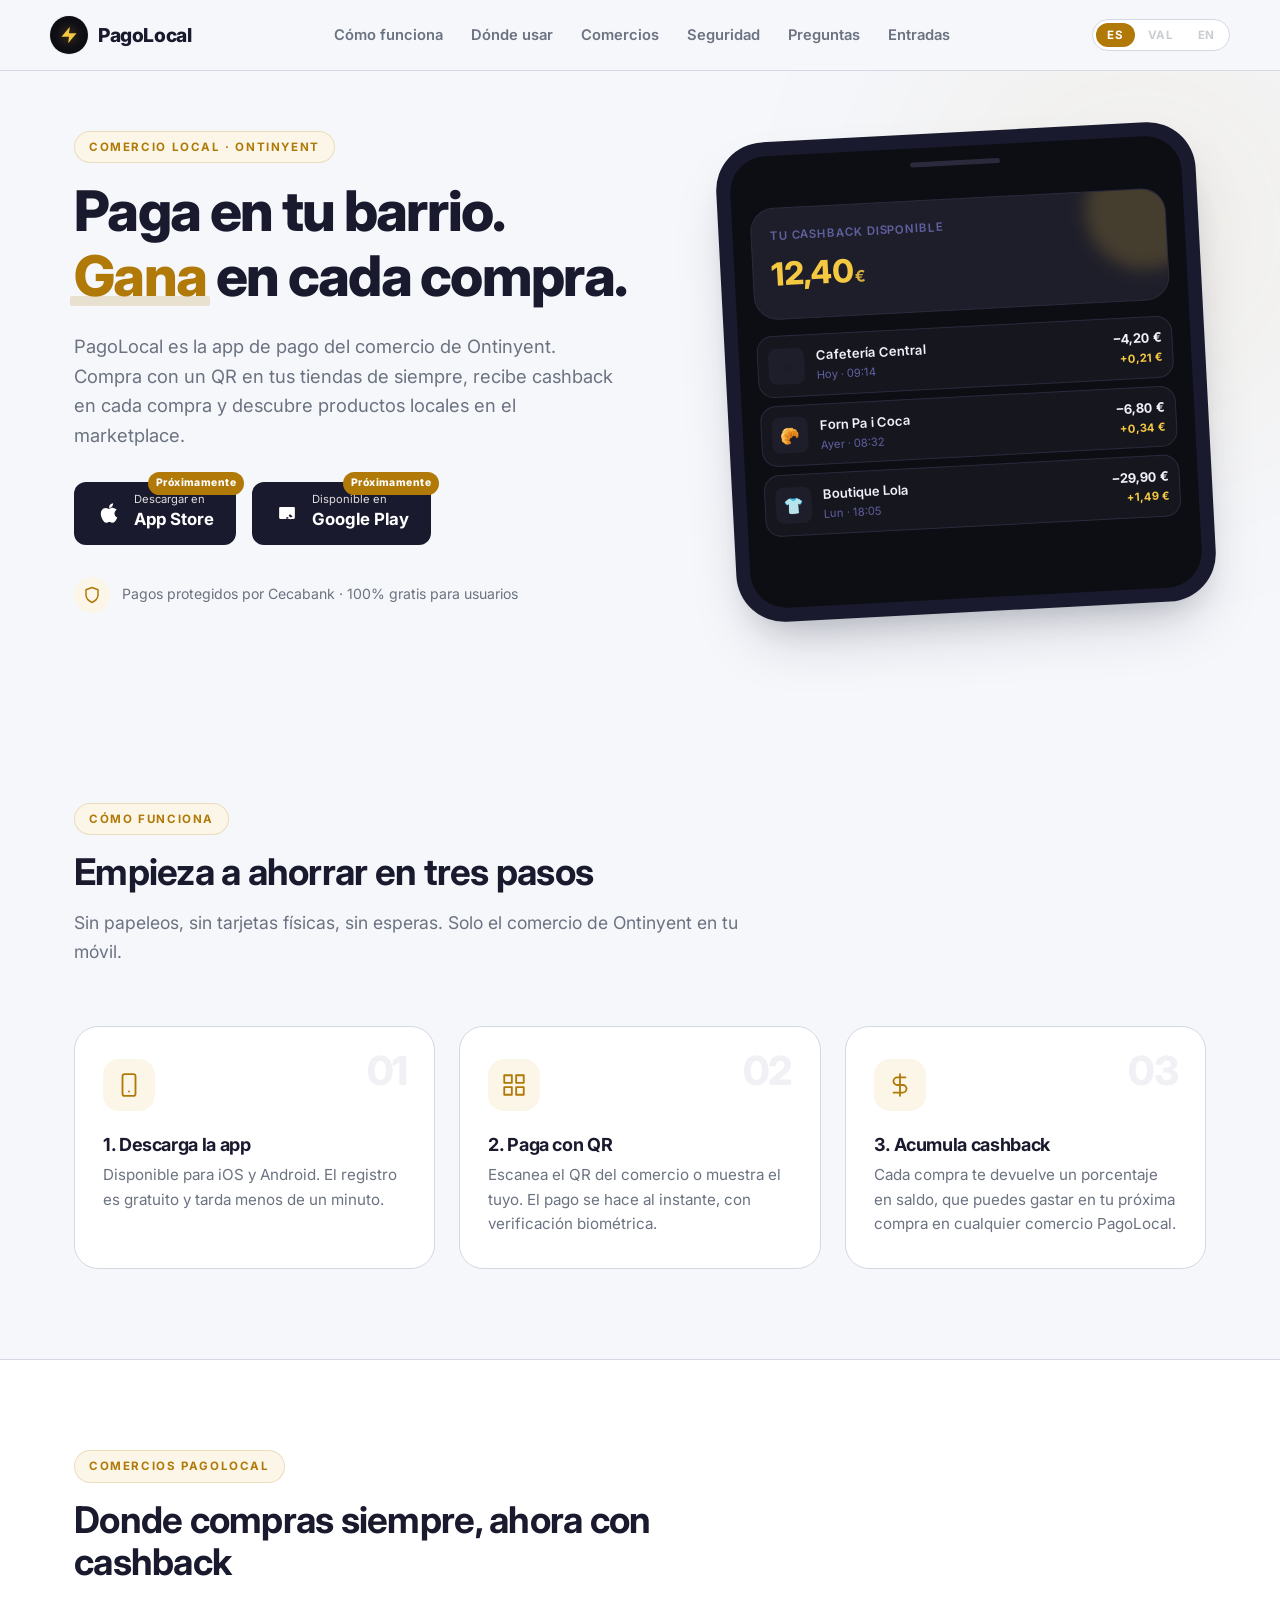
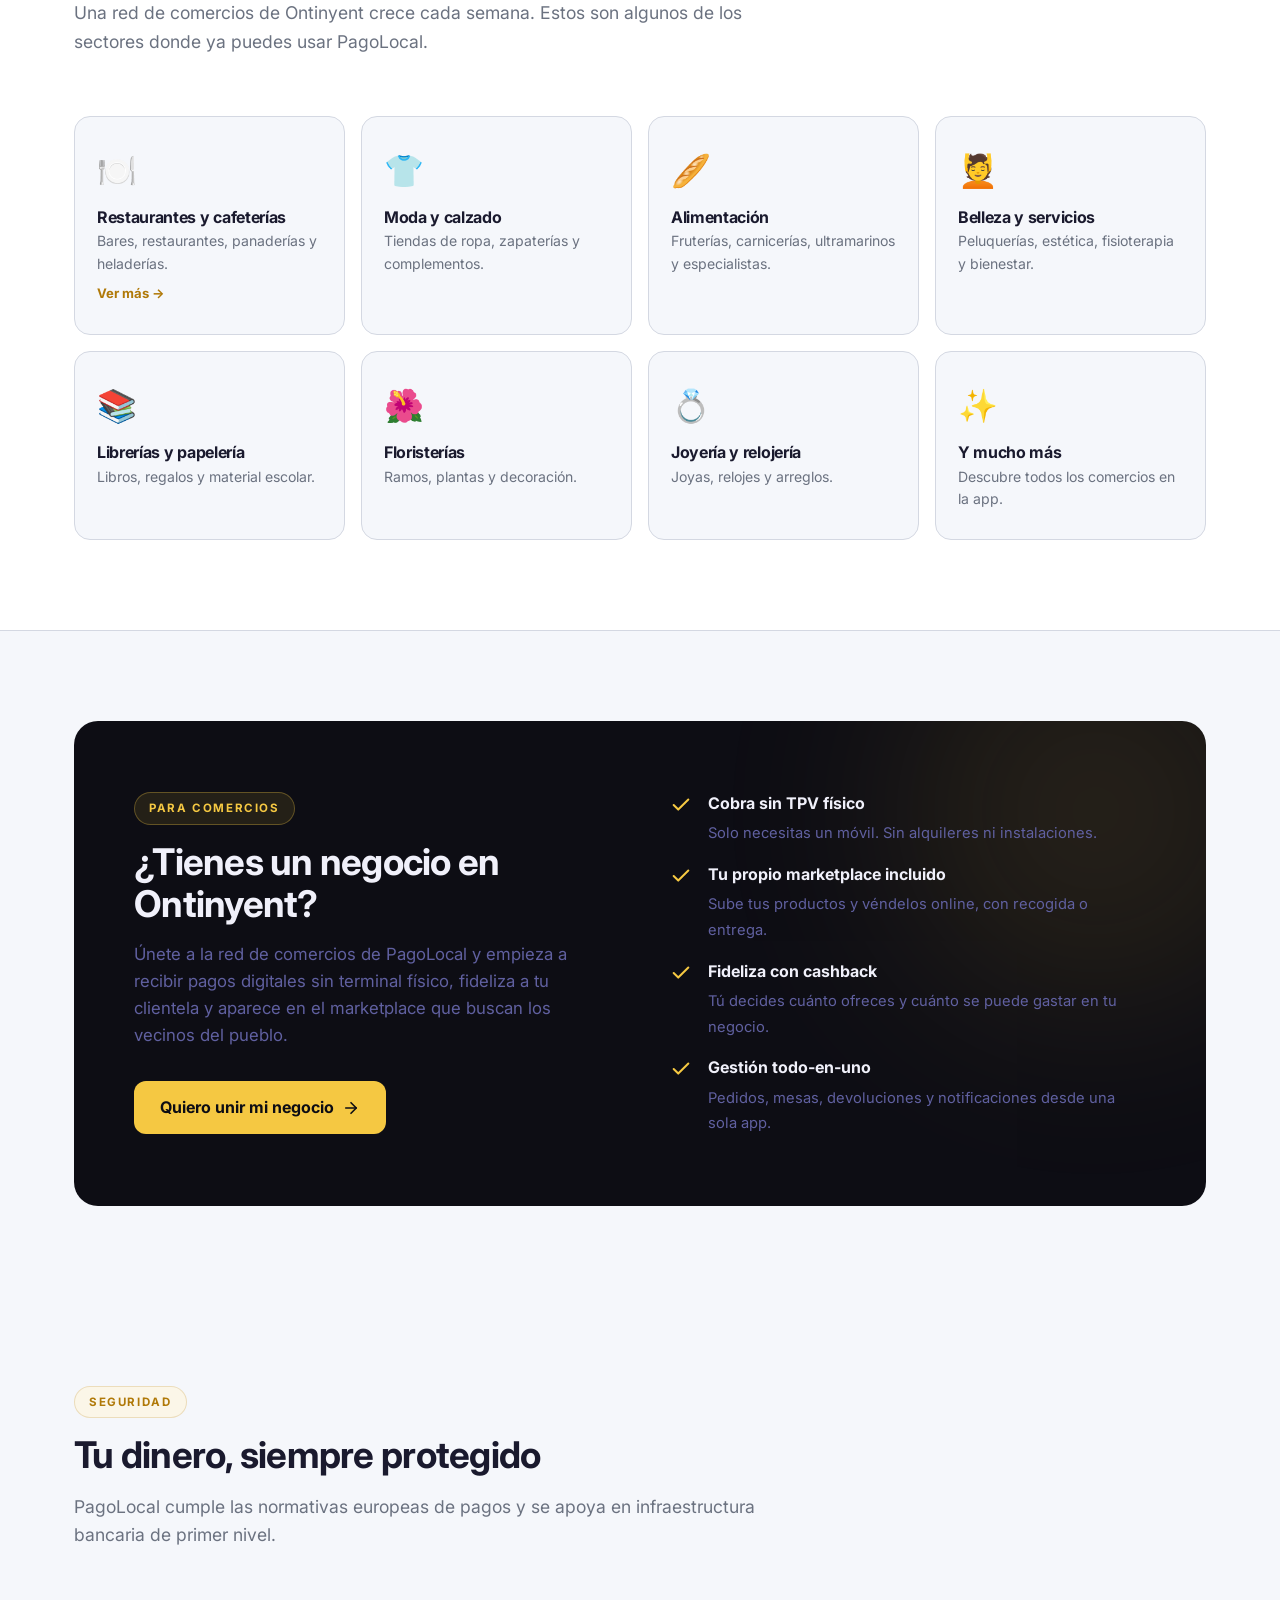
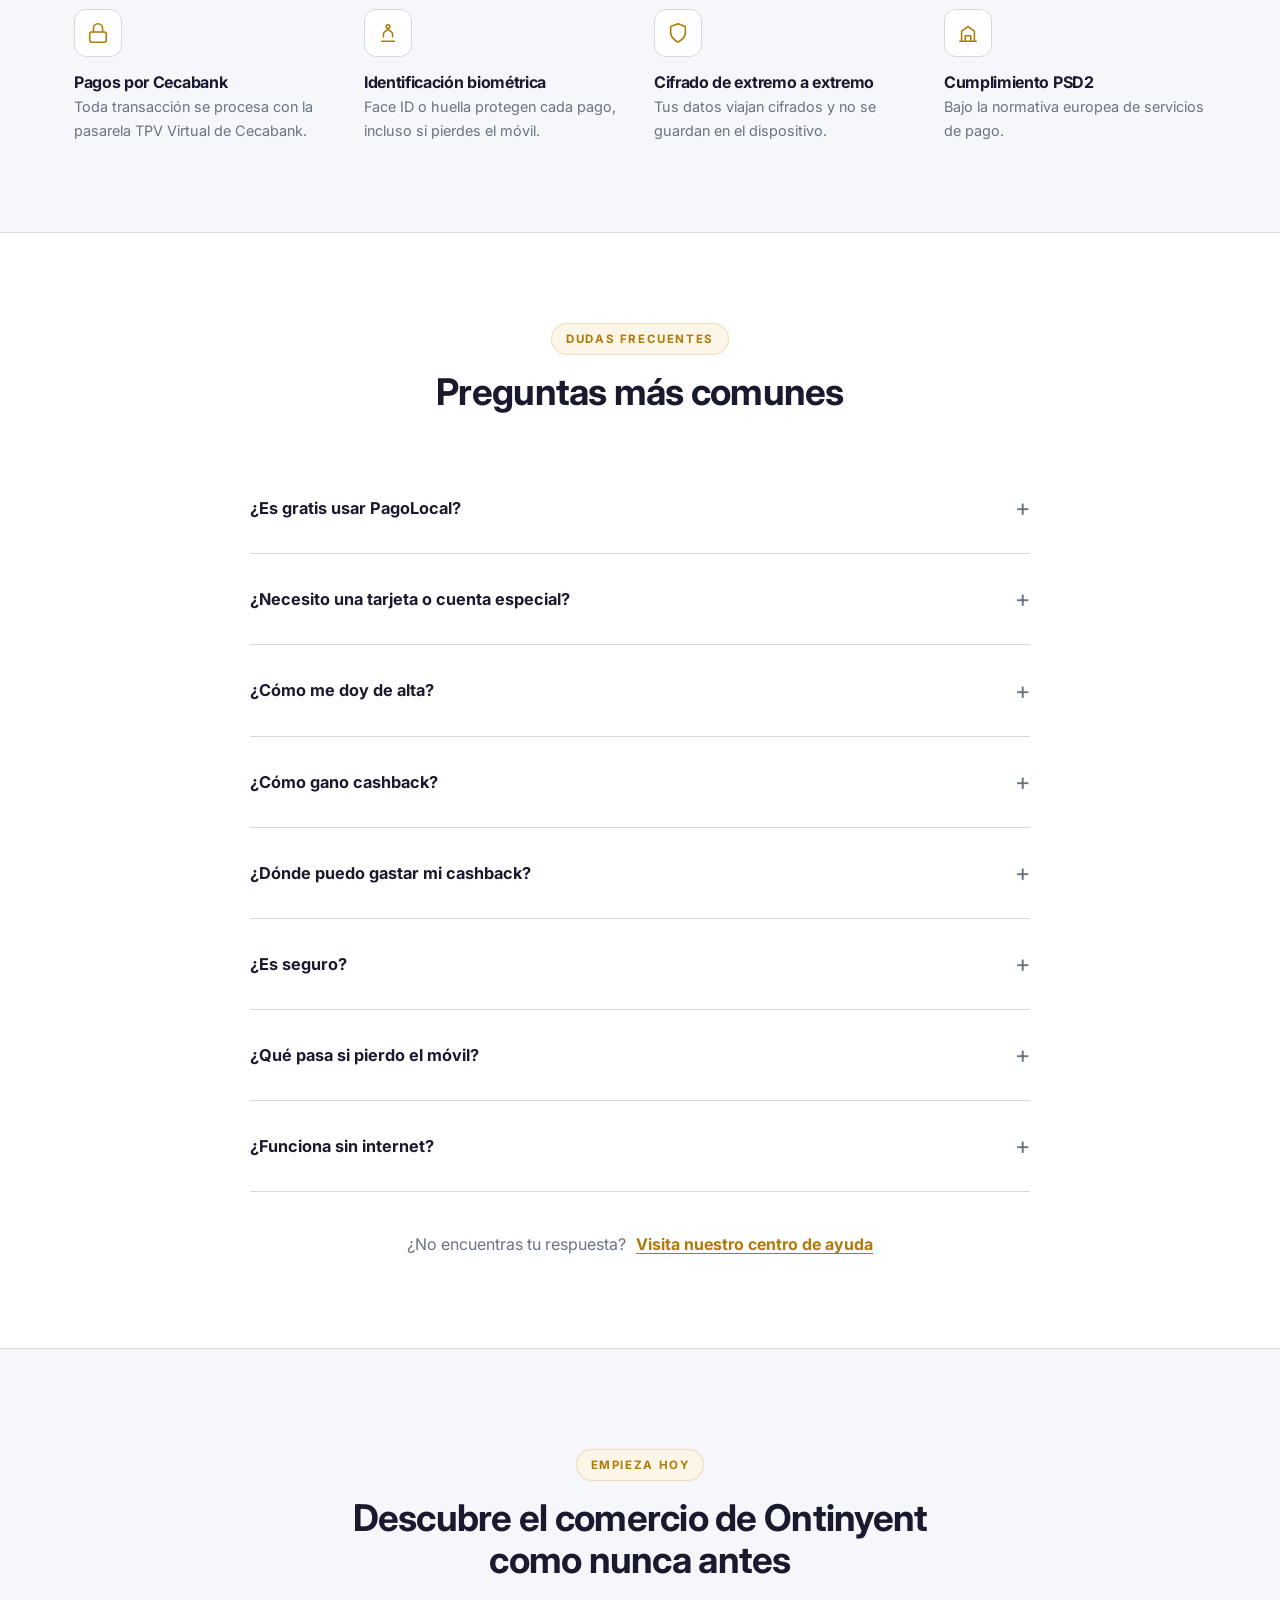
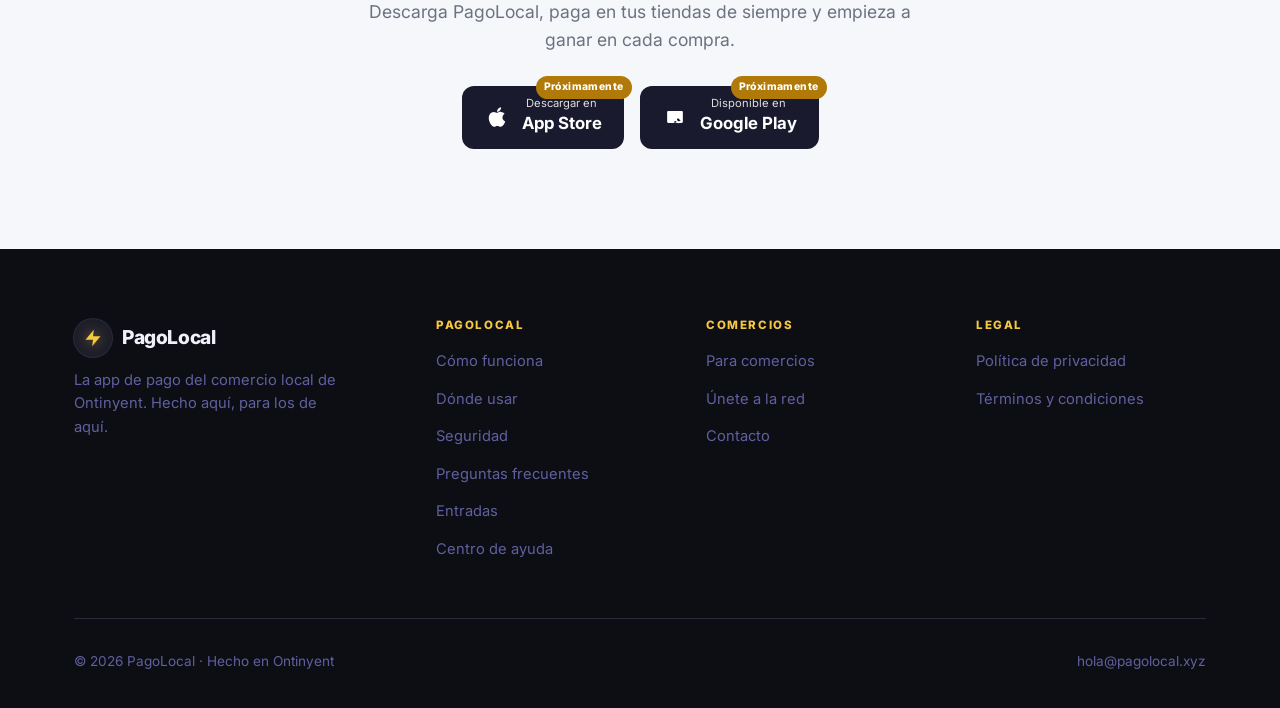
==== commit c2d47eba: "Add files via upload" ====
--- a/index.html
+++ b/index.html
@@ -663,7 +663,7 @@
         <p data-i18n="where.lead"></p>
       </div>
       <div class="where-grid">
-        <div class="where-card"><span class="where-emoji">🍽️</span><h3 data-i18n="where.c1.title"></h3><p data-i18n="where.c1.text"></p></div>
+        <a class="where-card" href="/restauracion.html" style="cursor:pointer;text-decoration:none;display:block"><span class="where-emoji">🍽️</span><h3 data-i18n="where.c1.title"></h3><p data-i18n="where.c1.text"></p><span style="display:inline-block;margin-top:8px;color:var(--accent);font-weight:700;font-size:0.82rem">Ver más →</span></a>
         <div class="where-card"><span class="where-emoji">👕</span><h3 data-i18n="where.c2.title"></h3><p data-i18n="where.c2.text"></p></div>
         <div class="where-card"><span class="where-emoji">🥖</span><h3 data-i18n="where.c3.title"></h3><p data-i18n="where.c3.text"></p></div>
         <div class="where-card"><span class="where-emoji">💆</span><h3 data-i18n="where.c4.title"></h3><p data-i18n="where.c4.text"></p></div>
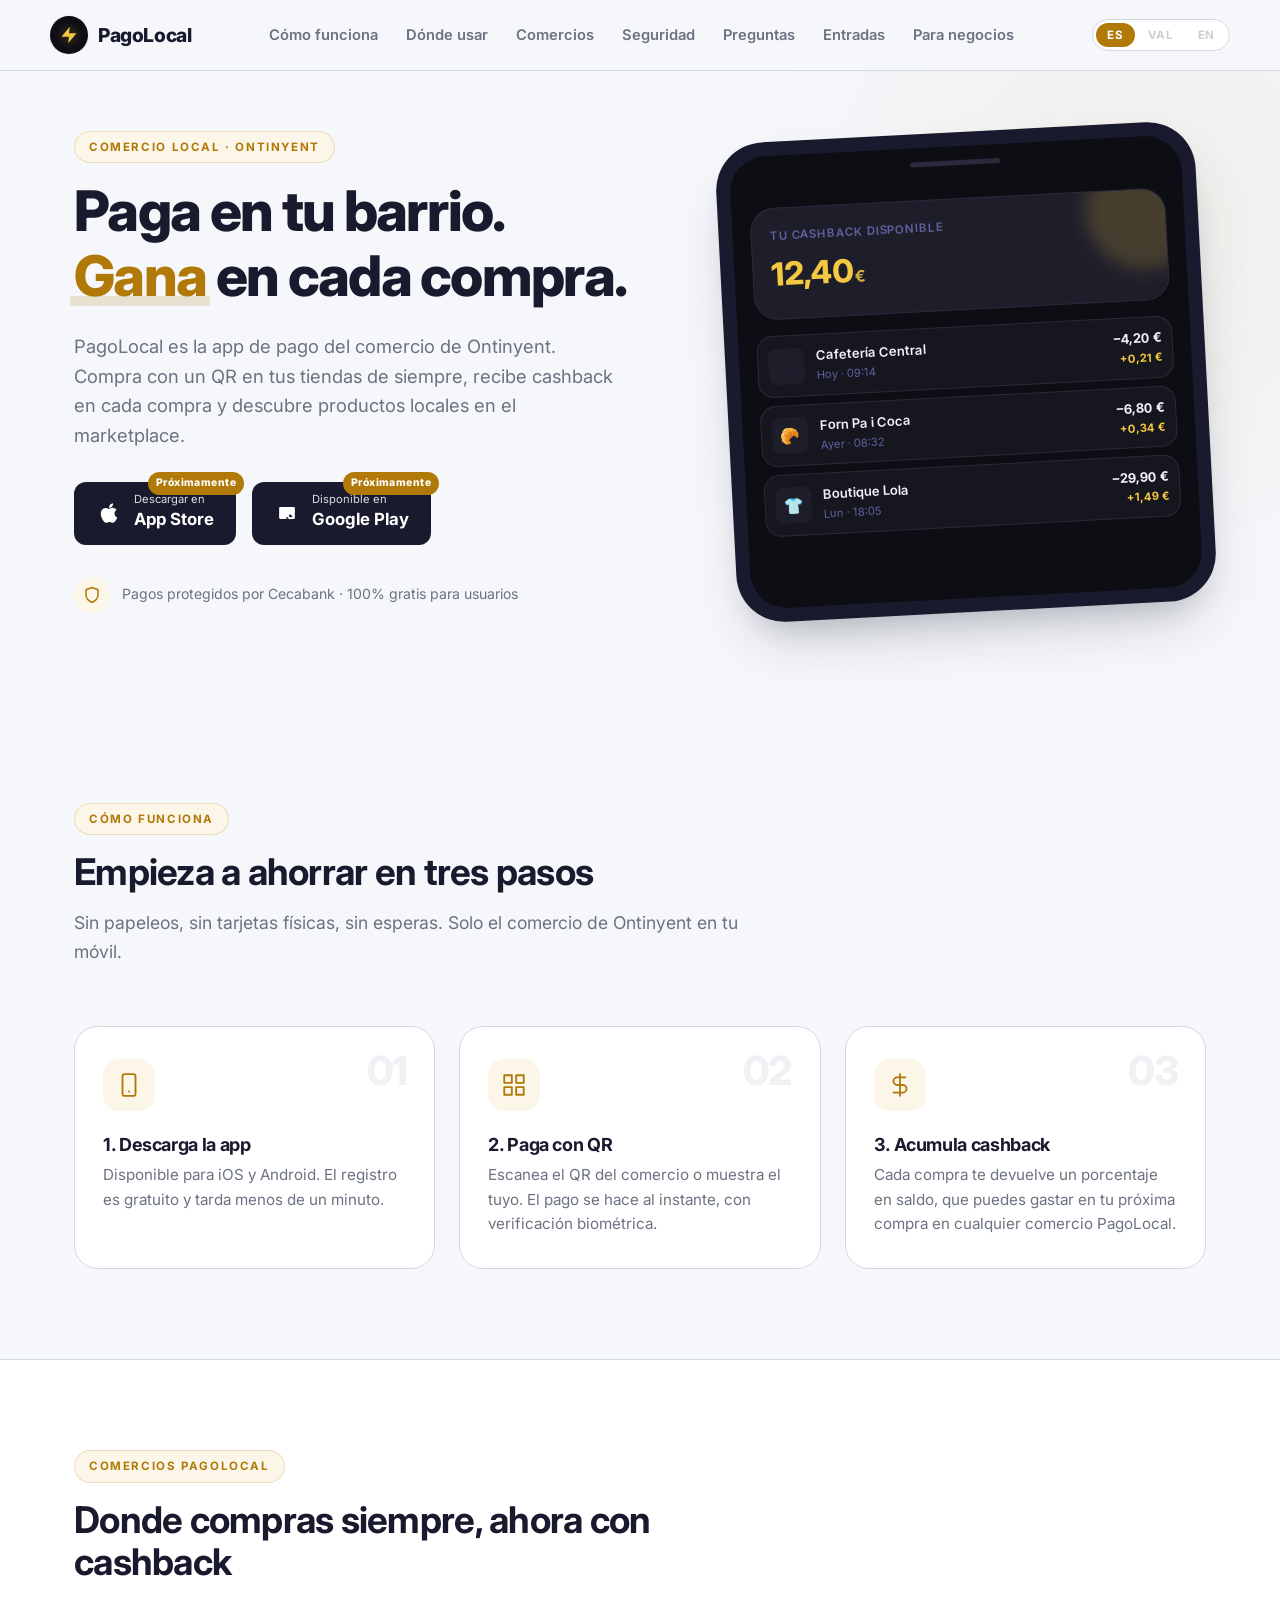
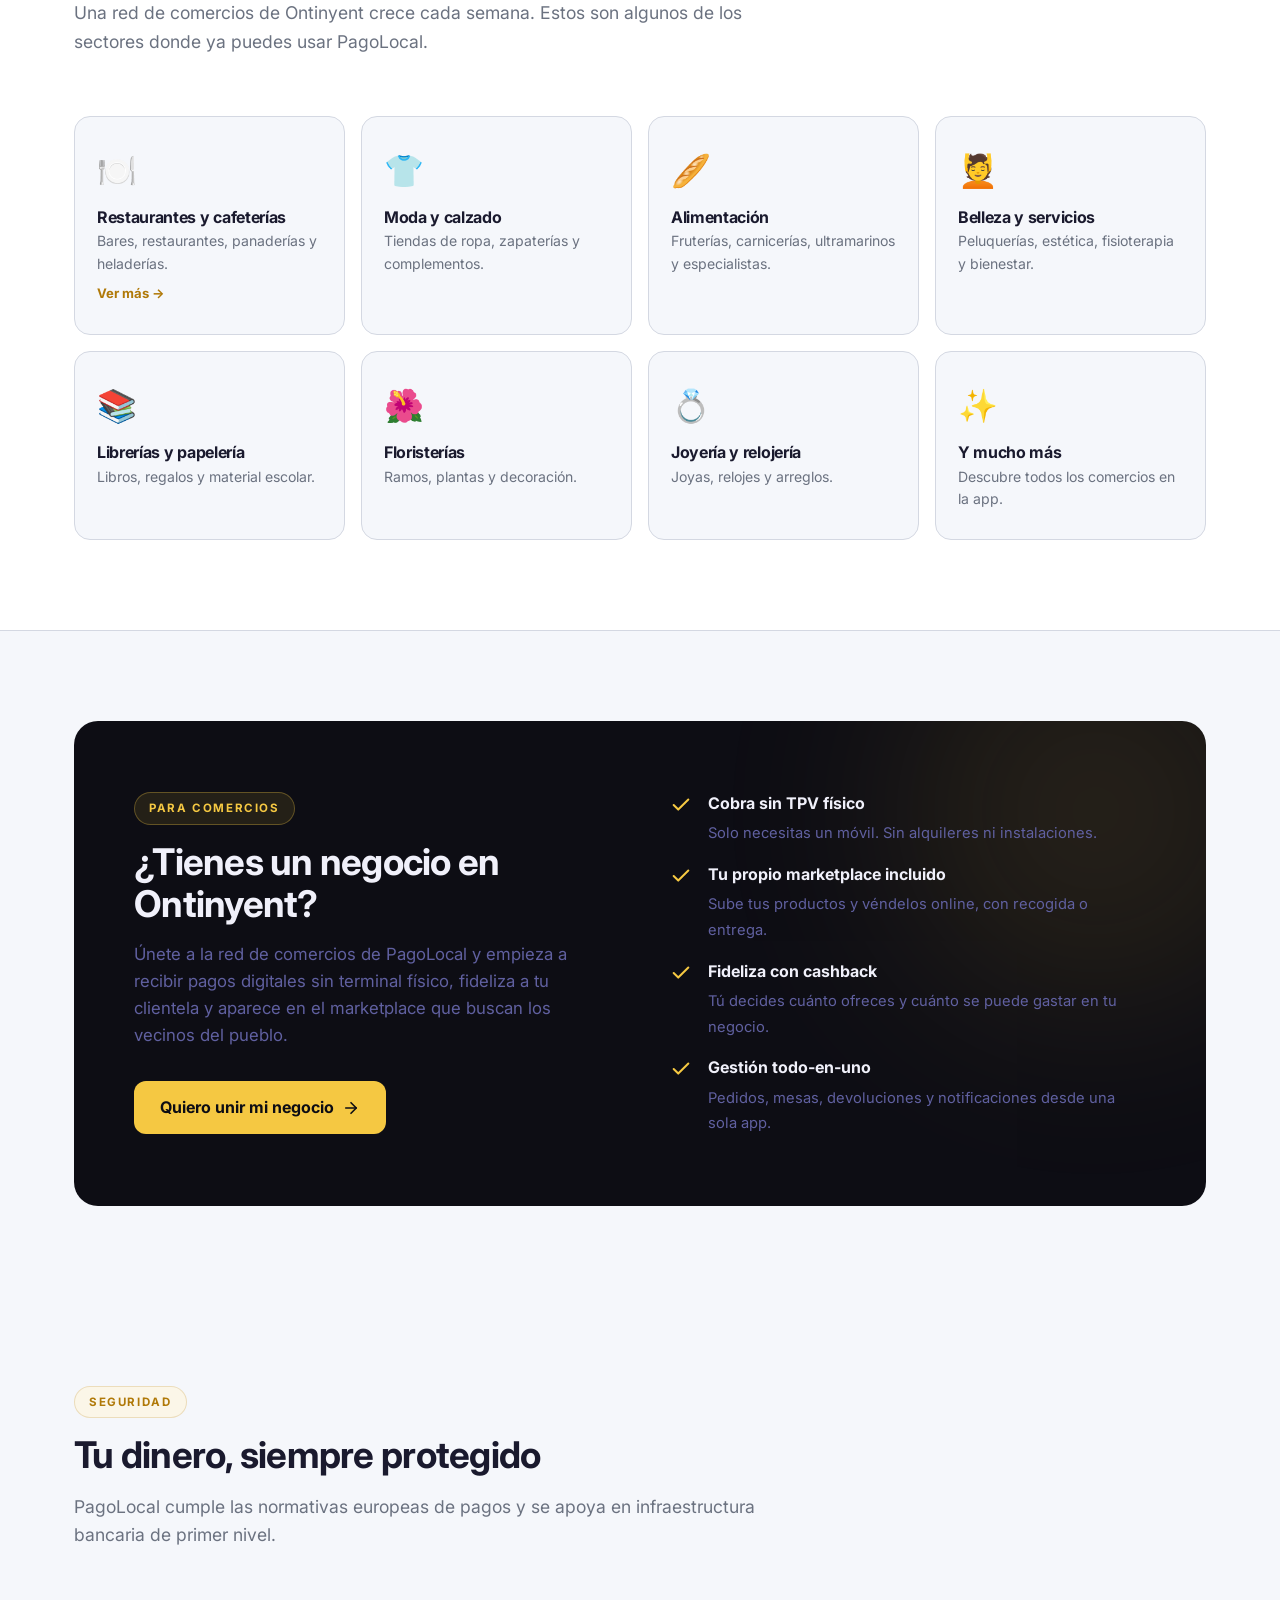
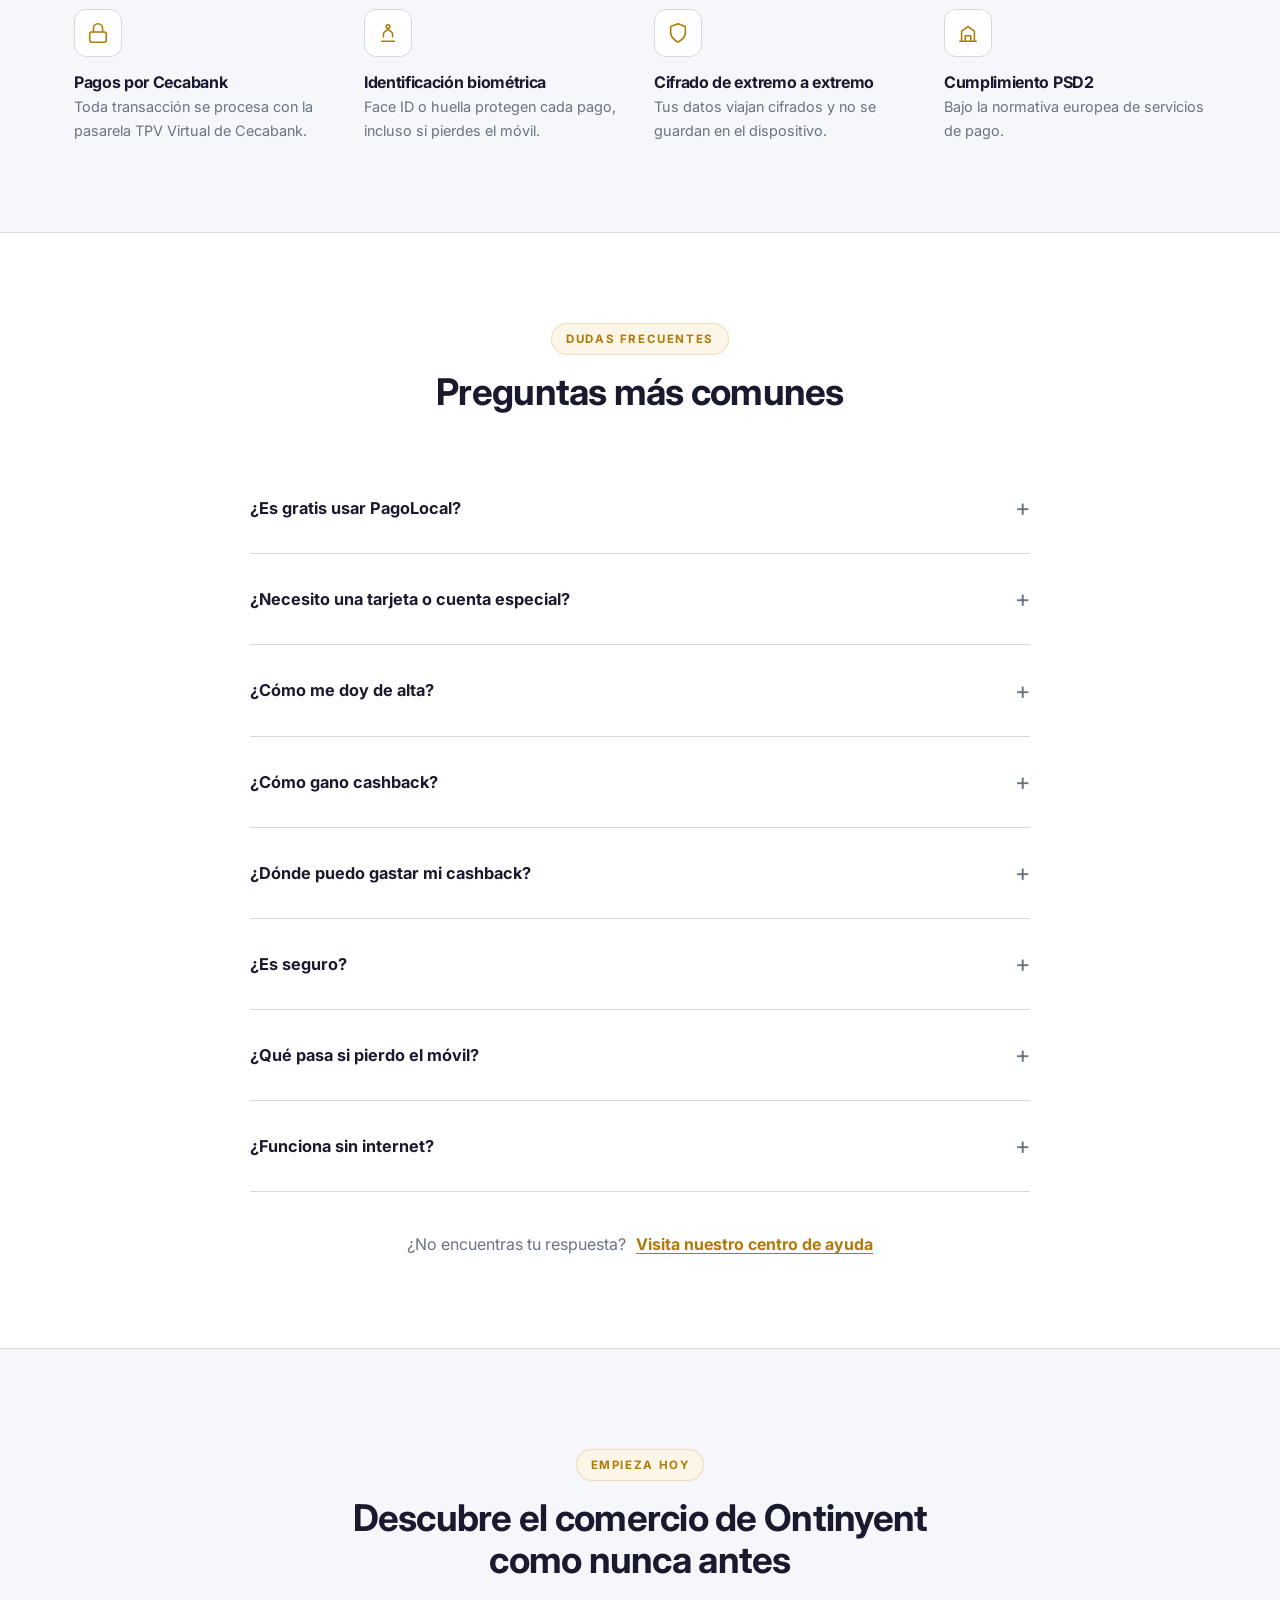
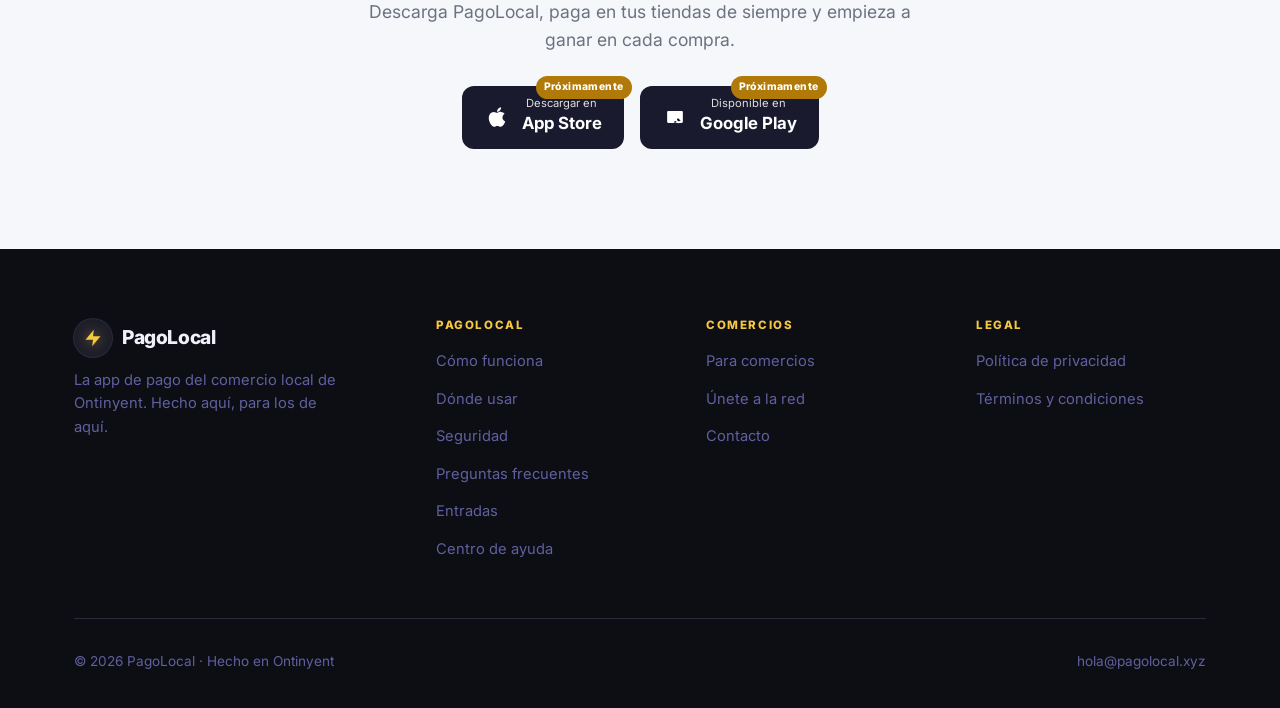
==== commit a9f76b03: "Add files via upload" ====
--- a/index.html
+++ b/index.html
@@ -520,6 +520,7 @@
         <li><a href="#seguridad"     data-i18n="nav.security"></a></li>
         <li><a href="#faq"           data-i18n="nav.faq"></a></li>
         <li><a href="/entradas.html" data-i18n="nav.entradas"></a></li>
+        <li><a href="/negocios.html">Para negocios</a></li>
       </ul>
 
       <div class="nav-right">
@@ -684,7 +685,7 @@
             <span class="eyebrow" data-i18n="merchants.eyebrow"></span>
             <h2 data-i18n="merchants.title"></h2>
             <p class="merchants-lead" data-i18n="merchants.lead"></p>
-            <a href="mailto:hola@pagolocal.xyz?subject=Quiero%20unir%20mi%20negocio%20a%20PagoLocal" class="merchants-cta">
+            <a href="/negocios.html" class="merchants-cta">
               <span data-i18n="merchants.cta"></span>
               <svg viewBox="0 0 24 24" fill="none" stroke="currentColor" stroke-width="2.2" stroke-linecap="round" stroke-linejoin="round" width="18" height="18"><line x1="5" y1="12" x2="19" y2="12"/><polyline points="12 5 19 12 12 19"/></svg>
             </a>
@@ -855,8 +856,8 @@
         <div class="footer-col">
           <h4 data-i18n="footer.col2.title"></h4>
           <ul>
-            <li><a href="#comercios"                                                       data-i18n="footer.col2.l1"></a></li>
-            <li><a href="mailto:hola@pagolocal.xyz?subject=Quiero%20unir%20mi%20negocio%20a%20PagoLocal" data-i18n="footer.col2.l2"></a></li>
+            <li><a href="/negocios.html"                                                   data-i18n="footer.col2.l1"></a></li>
+            <li><a href="/negocios.html" data-i18n="footer.col2.l2"></a></li>
             <li><a href="mailto:hola@pagolocal.xyz"                                        data-i18n="footer.col2.l3"></a></li>
           </ul>
         </div>
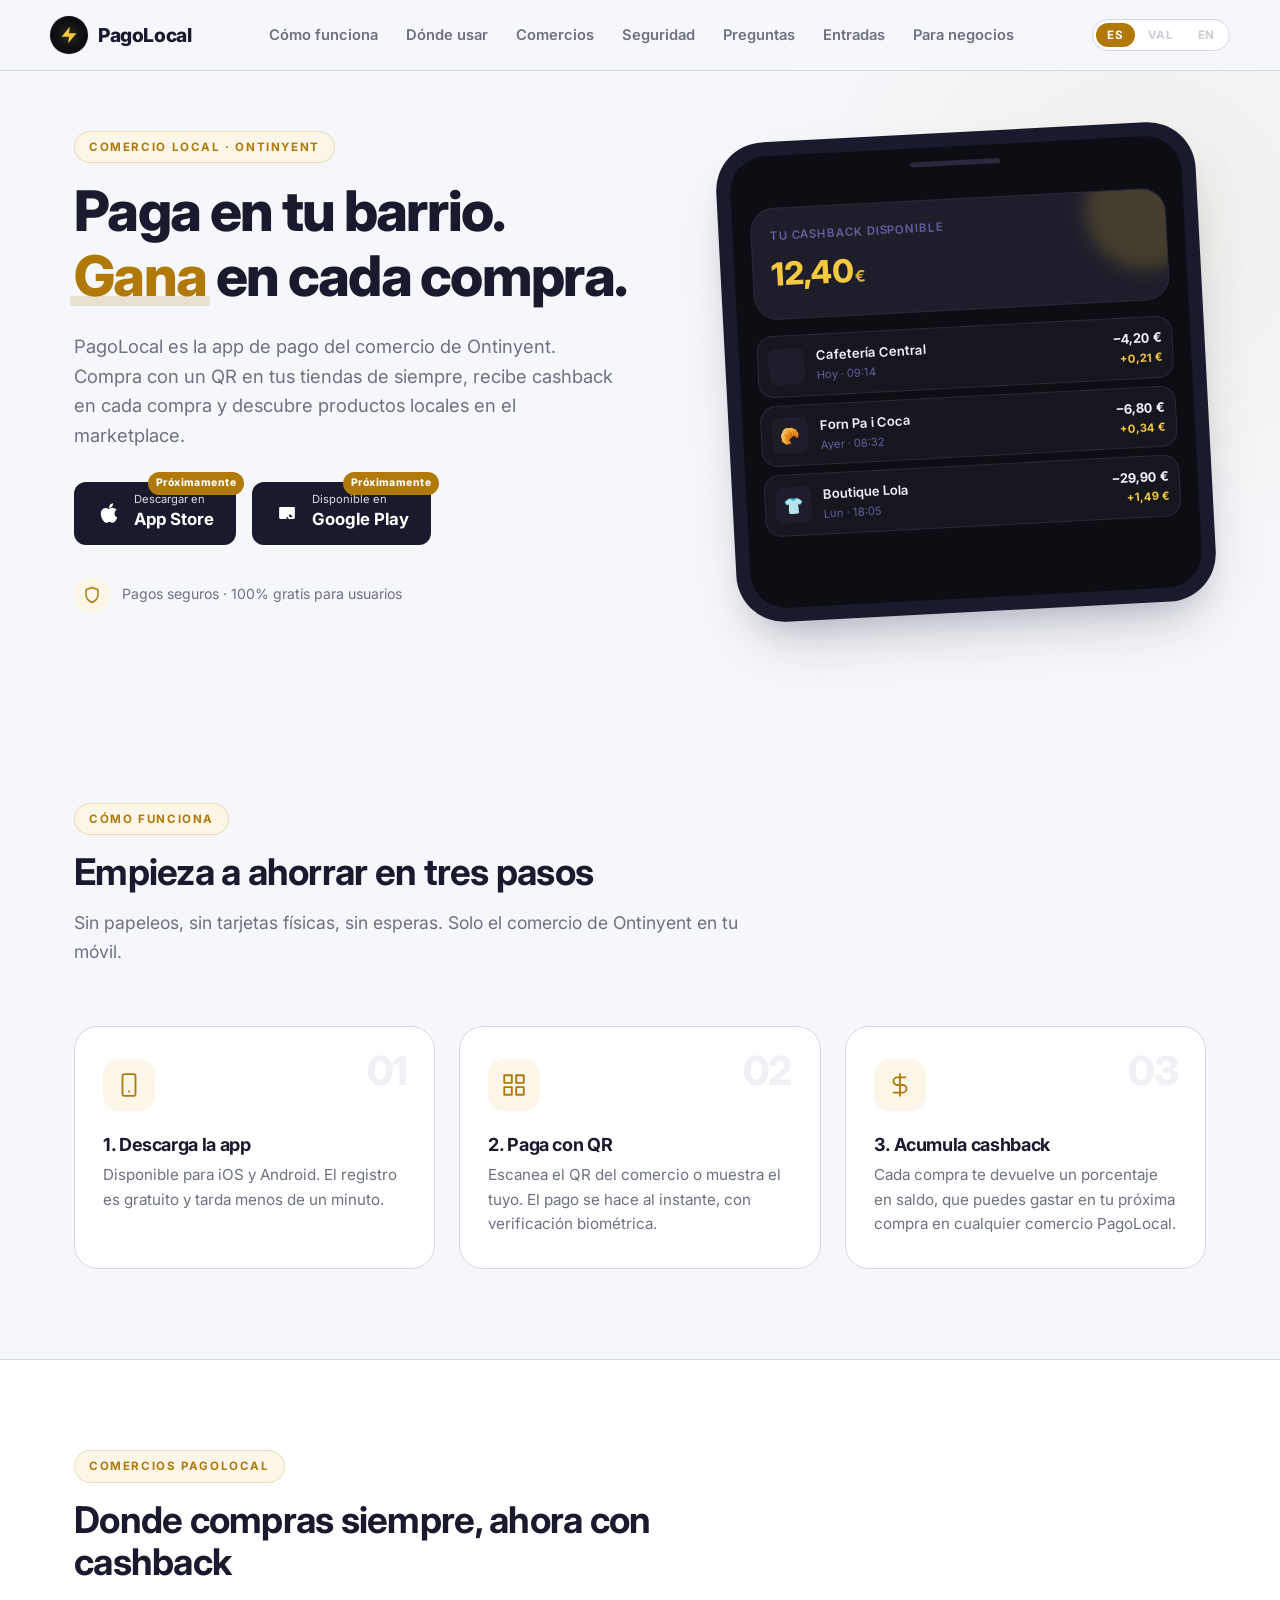
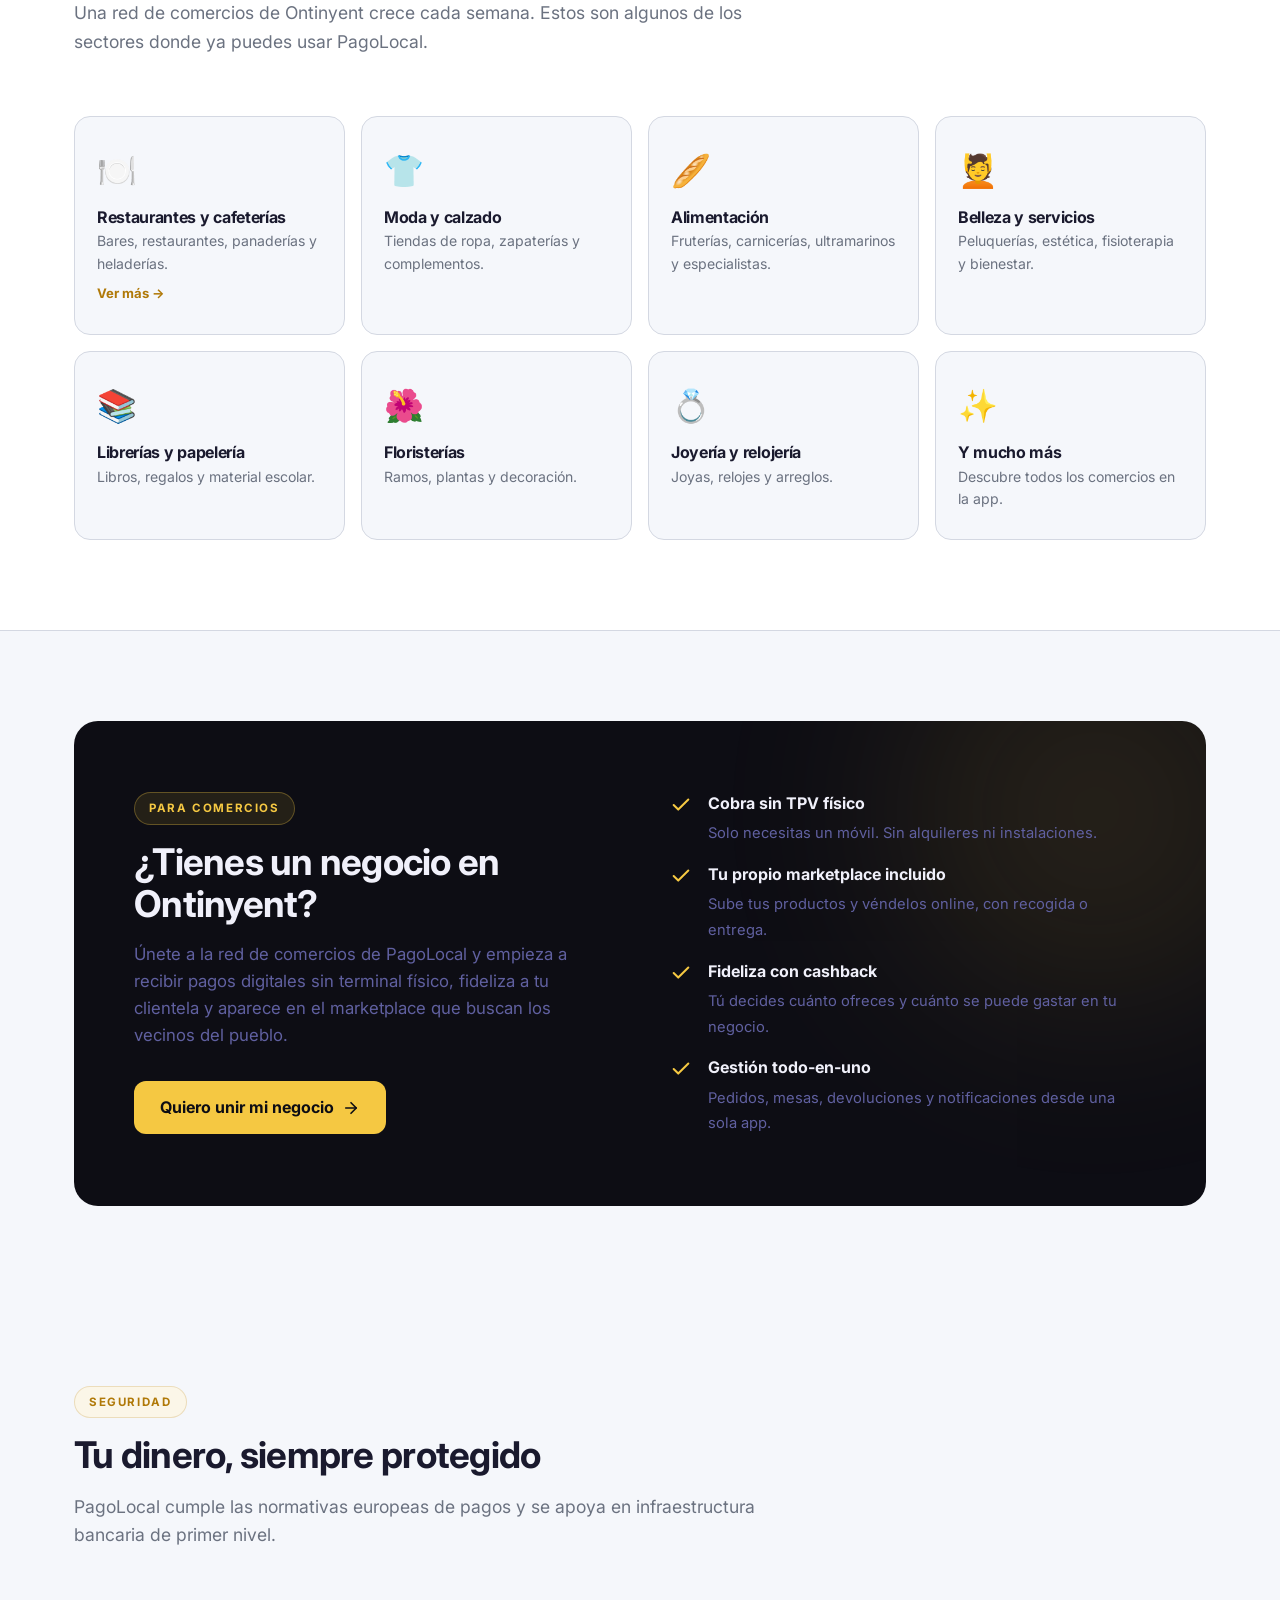
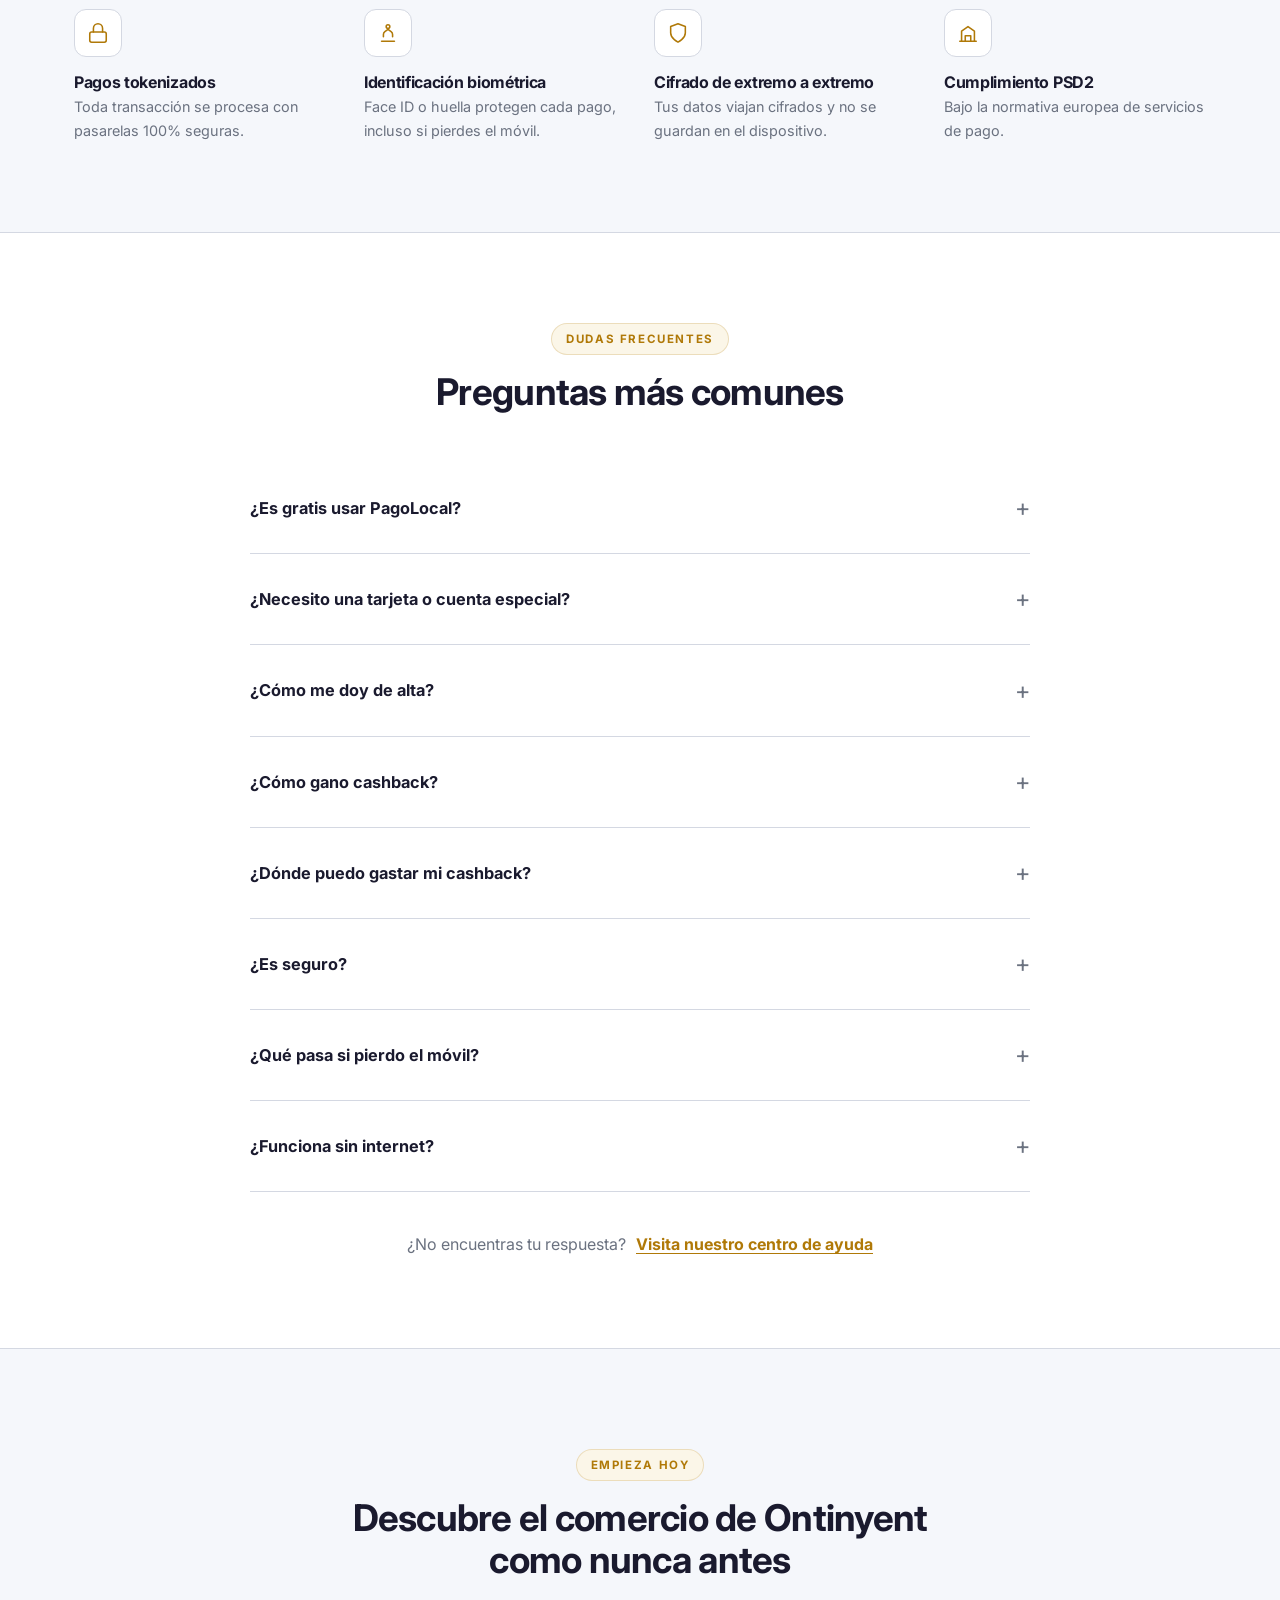
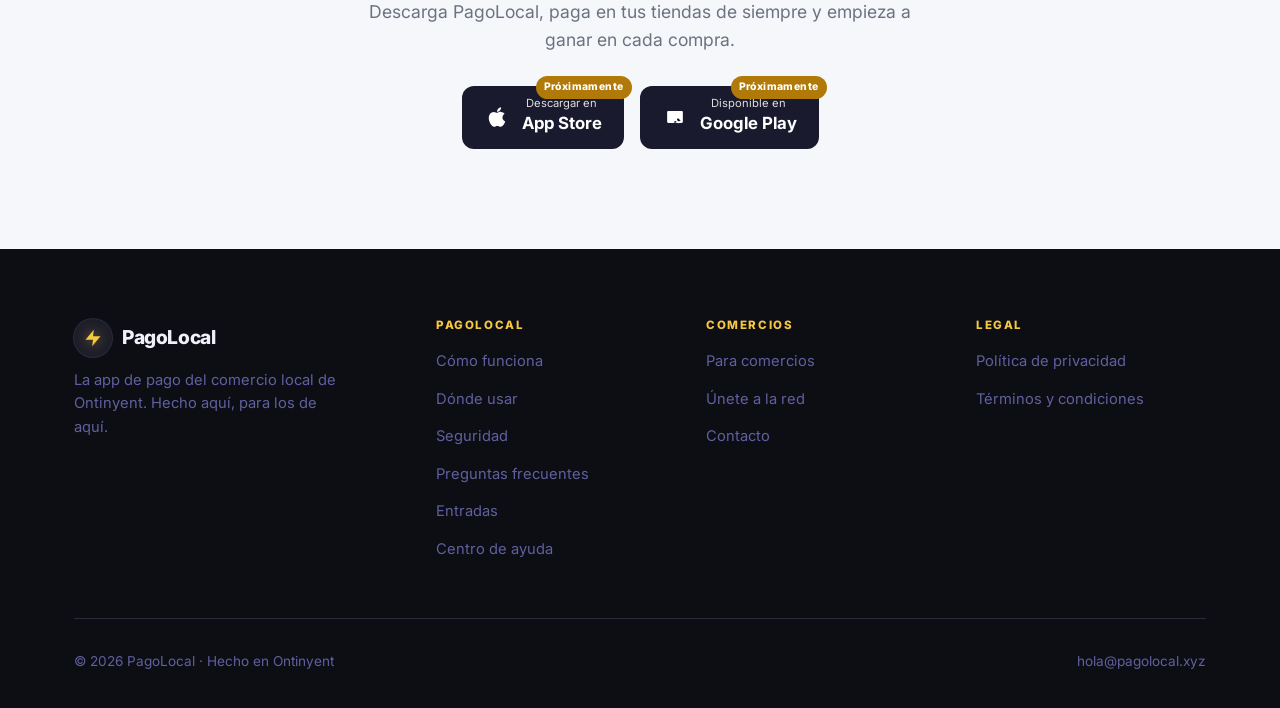
==== commit 7ddcad20: "Update index.html" ====
--- a/index.html
+++ b/index.html
@@ -918,7 +918,7 @@
         eyebrow: "Comercio local · Ontinyent",
         title:   "Paga en tu barrio. <em>Gana</em> en cada compra.",
         lead:    "PagoLocal es la app de pago del comercio de Ontinyent. Compra con un QR en tus tiendas de siempre, recibe cashback en cada compra y descubre productos locales en el marketplace.",
-        trust:   "Pagos protegidos por Cecabank · 100% gratis para usuarios"
+        trust:   "Pagos seguros · 100% gratis para usuarios"
       },
 
       phone: { balance: "Tu cashback disponible" },
@@ -961,7 +961,7 @@
         eyebrow: "Seguridad",
         title:   "Tu dinero, siempre protegido",
         lead:    "PagoLocal cumple las normativas europeas de pagos y se apoya en infraestructura bancaria de primer nivel.",
-        s1: { title: "Pagos por Cecabank",          text: "Toda transacción se procesa con la pasarela TPV Virtual de Cecabank." },
+        s1: { title: "Pagos tokenizados",          text: "Toda transacción se procesa con pasarelas 100% seguras." },
         s2: { title: "Identificación biométrica",   text: "Face ID o huella protegen cada pago, incluso si pierdes el móvil." },
         s3: { title: "Cifrado de extremo a extremo", text: "Tus datos viajan cifrados y no se guardan en el dispositivo." },
         s4: { title: "Cumplimiento PSD2",           text: "Bajo la normativa europea de servicios de pago." }
@@ -975,7 +975,7 @@
         q3: { q: "¿Cómo me doy de alta?",                           a: "Descarga PagoLocal desde App Store o Google Play, introduce tu email, crea una contraseña y verifica tu cuenta. Es cuestión de un minuto." },
         q4: { q: "¿Cómo gano cashback?",                            a: "Cada comercio PagoLocal decide qué porcentaje devuelve por cada compra. Al pagar, ese porcentaje se acumula automáticamente en tu saldo, listo para gastar en cualquier comercio que acepte saldo PagoLocal." },
         q5: { q: "¿Dónde puedo gastar mi cashback?",                a: "En cualquier comercio PagoLocal que tenga activada la opción de aceptar saldo. Lo verás claramente al elegir cómo pagar." },
-        q6: { q: "¿Es seguro?",                                     a: "Sí. Los pagos se procesan a través de Cecabank, una de las pasarelas bancarias más usadas en España. Además, cada pago se confirma con huella o Face ID, y la app cumple la normativa PSD2 europea." },
+        q6: { q: "¿Es seguro?",                                     a: "Sí. Los pagos se procesan a través de tarjetas tokenizadas. Además, cada pago se confirma con huella o Face ID, y la app cumple la normativa PSD2 europea." },
         q7: { q: "¿Qué pasa si pierdo el móvil?",                   a: "Tu dinero está a salvo. Nadie puede acceder a la app sin tu huella o Face ID, y puedes pedir la baja desde el panel de soporte escribiendo a soporte@pagolocal.xyz." },
         q8: { q: "¿Funciona sin internet?",                         a: "PagoLocal necesita conexión a internet (datos móviles o WiFi) para realizar pagos, porque cada operación se procesa al instante con tu banco." },
         moreText: "¿No encuentras tu respuesta?",
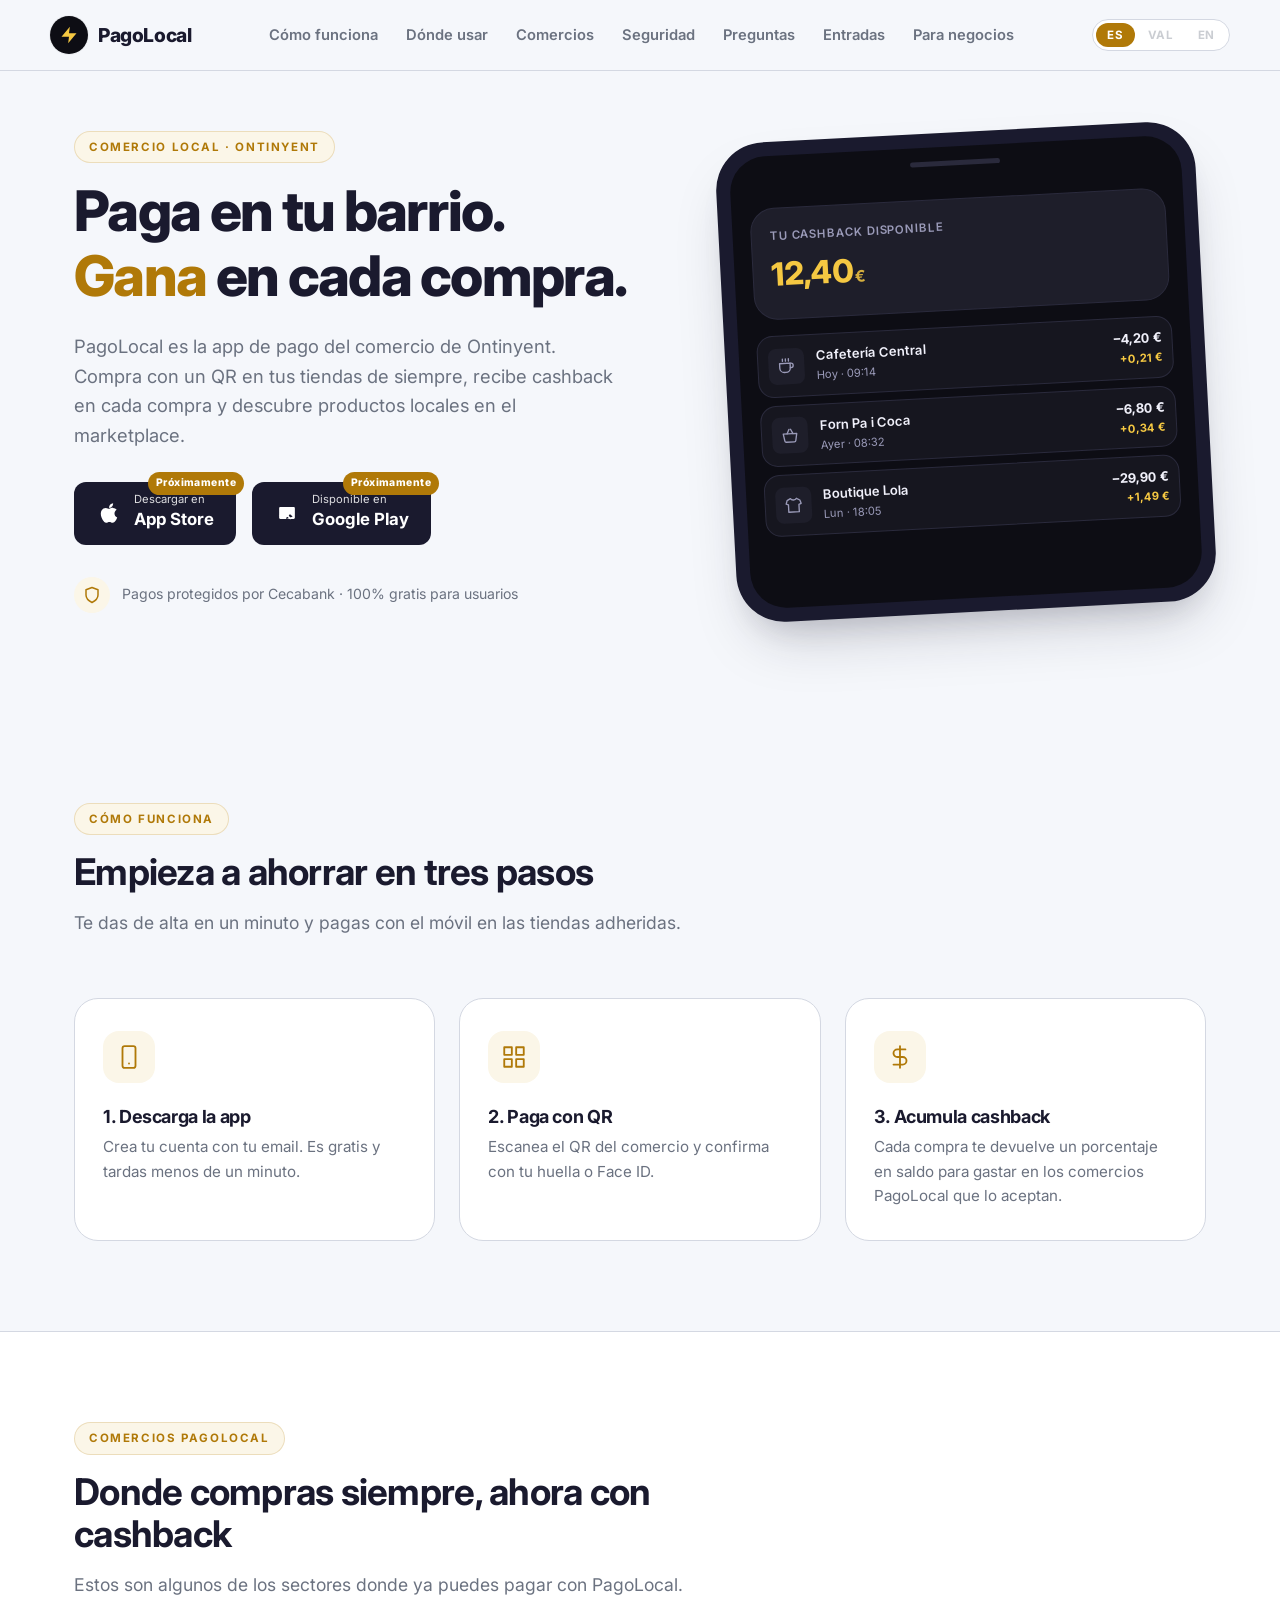
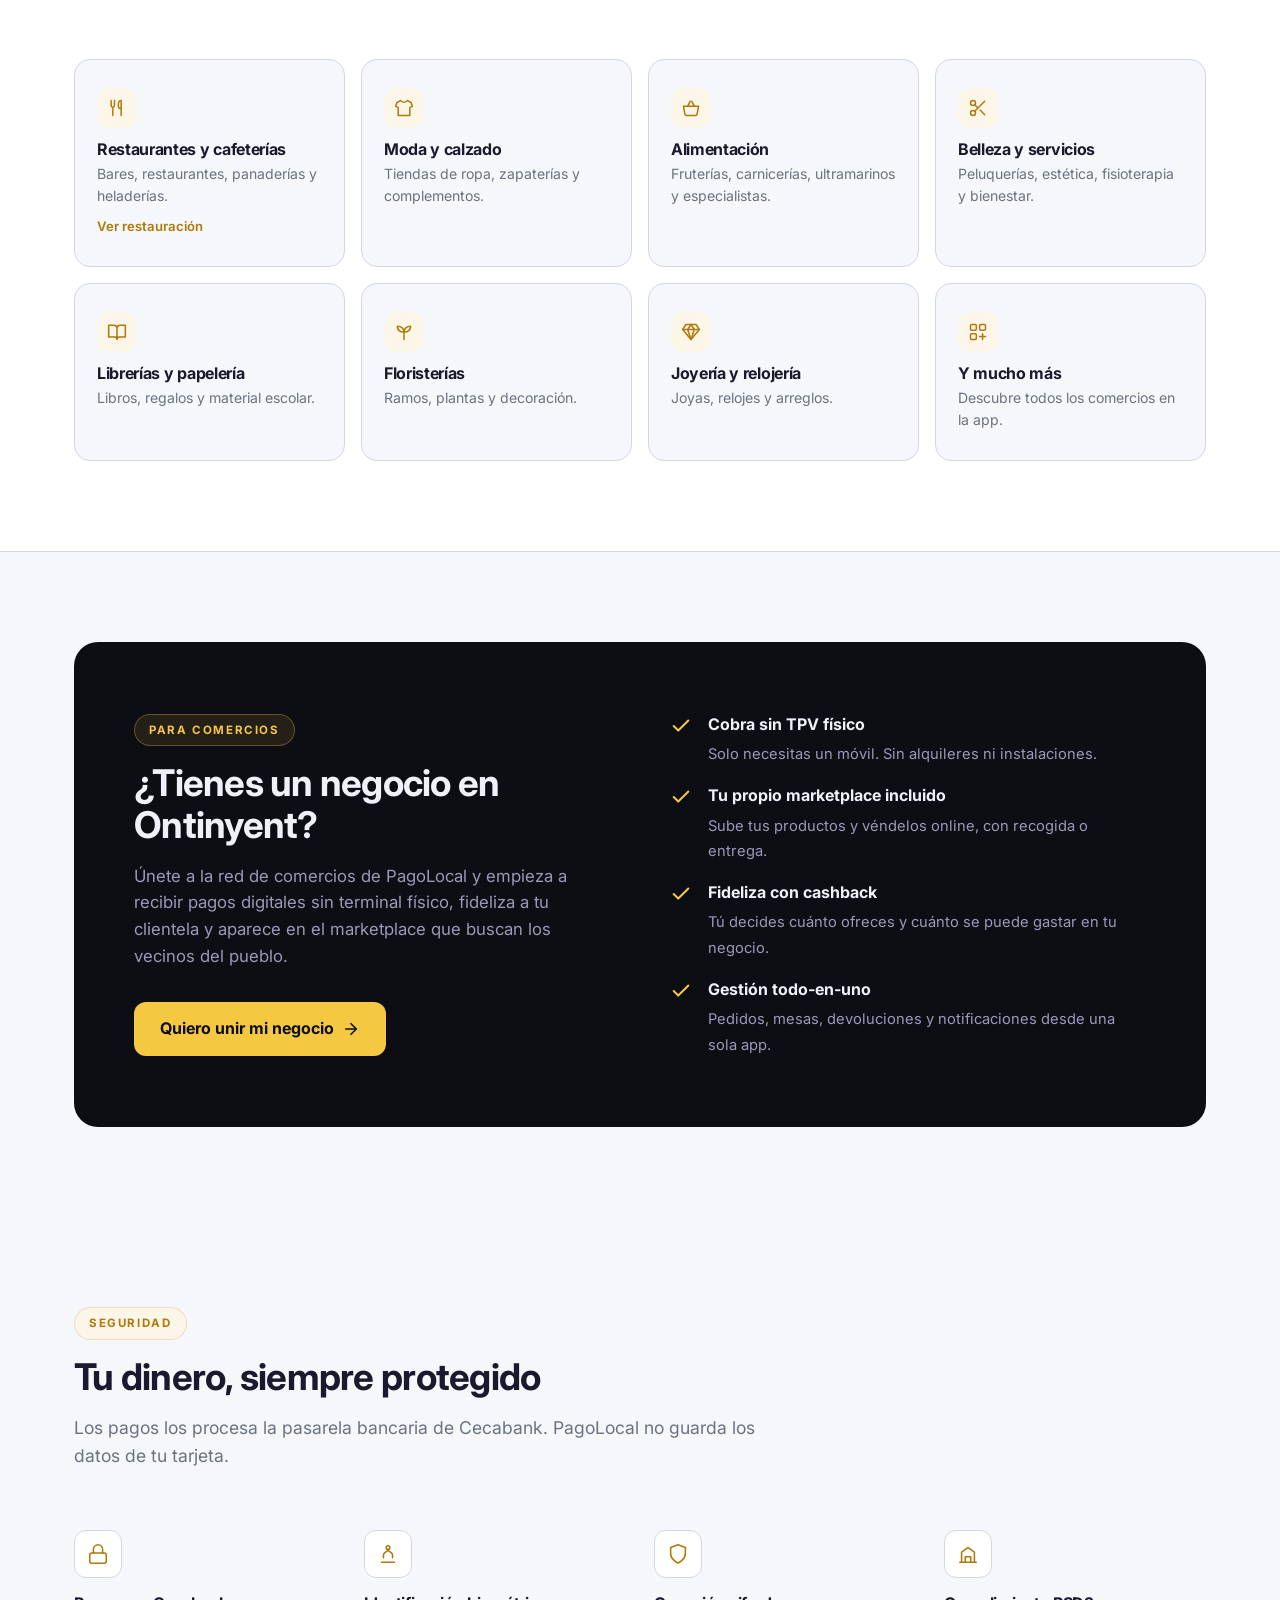
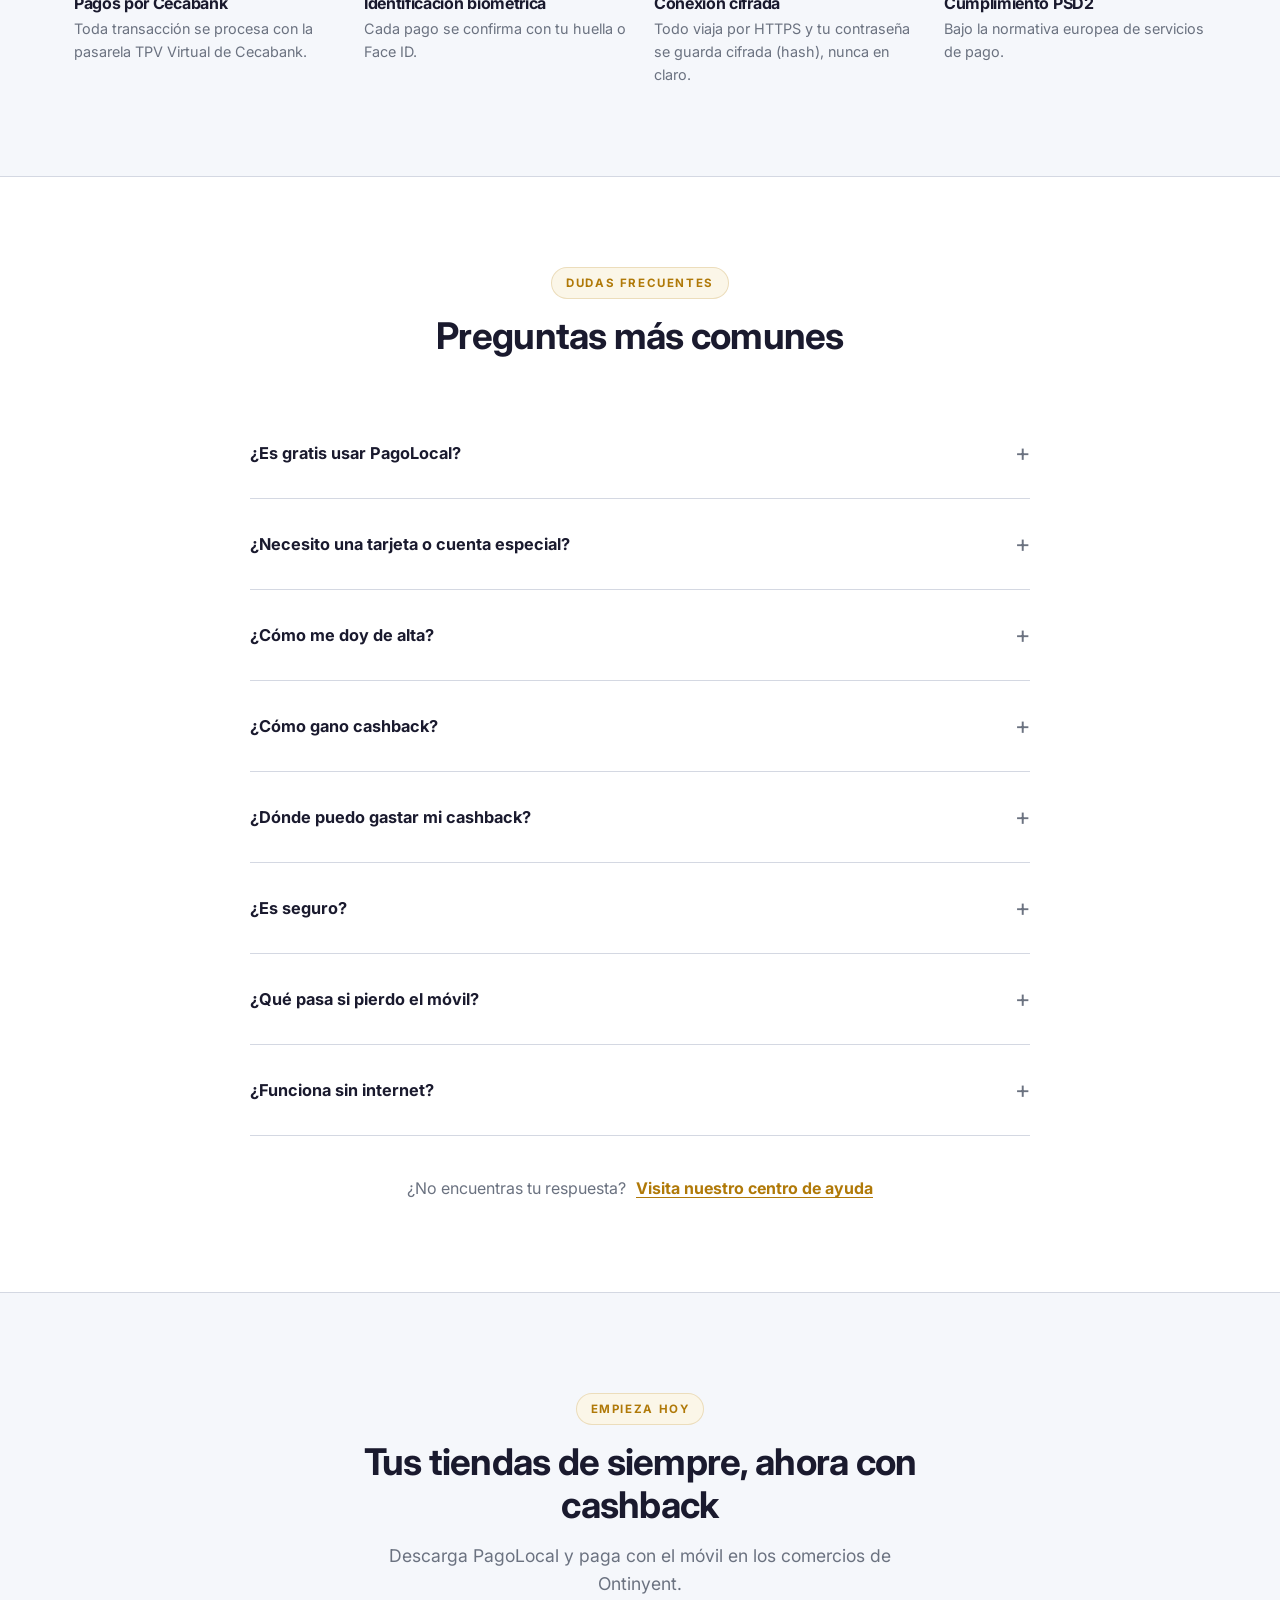
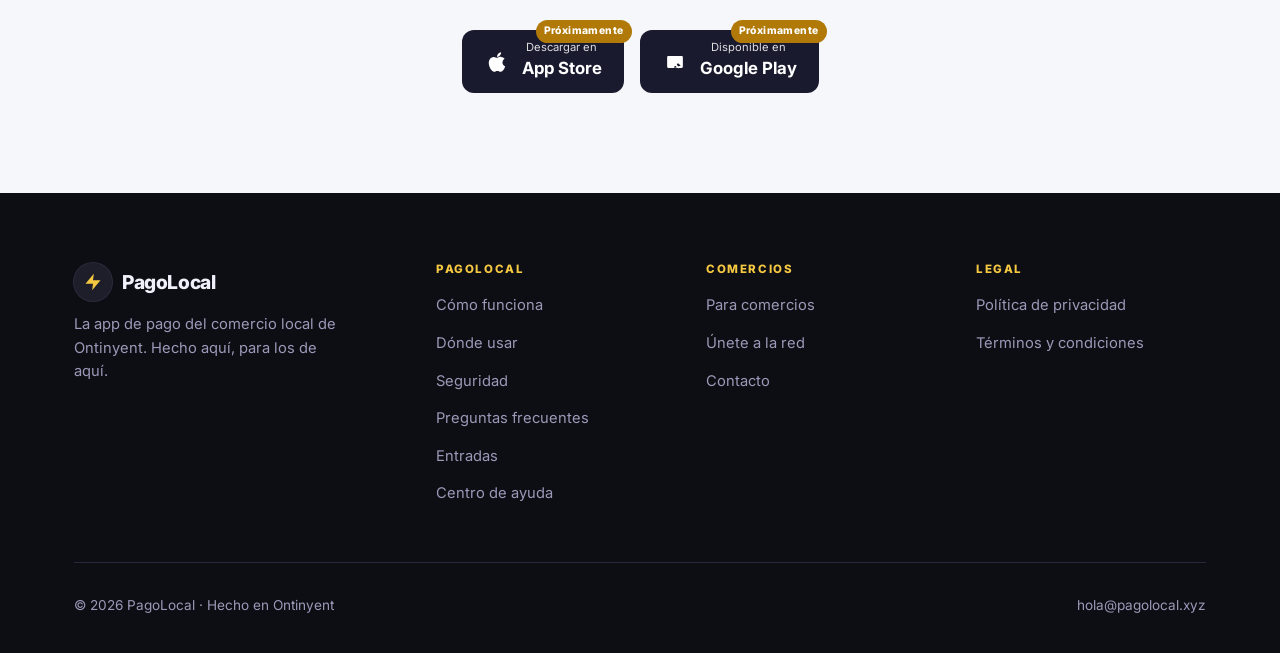
==== commit dbb5daae: "Add files via upload" ====
--- a/index.html
+++ b/index.html
@@ -39,19 +39,6 @@
       padding: 60px 0 100px;
       overflow: hidden;
     }
-    /* Glow dorado decorativo de fondo */
-    .hero-decor {
-      position: absolute;
-      width: 480px; height: 480px;
-      border-radius: 50%;
-      background: var(--accent);
-      opacity: 0.06;
-      filter: blur(110px);
-      top: -80px;
-      right: -100px;
-      z-index: 0;
-      pointer-events: none;
-    }
     .hero-grid {
       display: grid;
       grid-template-columns: 1.05fr 0.95fr;
@@ -66,16 +53,6 @@
       font-style: normal;
       color: var(--accent);
       position: relative;
-    }
-    .hero h1 em::after {
-      content: "";
-      position: absolute;
-      left: -4px; right: -4px; bottom: 0.06em;
-      height: 0.18em;
-      background: var(--accent);
-      opacity: 0.18;
-      border-radius: 2px;
-      z-index: -1;
     }
     .hero-lead {
       font-size: 1.15rem;
@@ -153,17 +130,6 @@
       position: relative;
       overflow: hidden;
     }
-    .phone-balance::after {
-      content: "";
-      position: absolute;
-      top: -40px;
-      right: -40px;
-      width: 120px;
-      height: 120px;
-      border-radius: 50%;
-      background: rgba(245, 200, 66, 0.18);
-      filter: blur(8px);
-    }
     .phone-balance-label {
       font-size: 0.72rem;
       color: var(--dark-muted);
@@ -202,8 +168,9 @@
       border-radius: var(--r-sm);
       display: grid;
       place-items: center;
-      font-size: 1rem;
-    }
+      color: var(--dark-muted);
+    }
+    .phone-row-icon svg { width: 18px; height: 18px; }
     .phone-row-main { flex: 1; min-width: 0; }
     .phone-row-name {
       font-weight: 600;
@@ -257,20 +224,6 @@
       padding: var(--s-xxl) 28px;
       position: relative;
       transition: transform .2s ease, box-shadow .2s ease, border-color .2s ease;
-    }
-    .step:hover {
-      transform: translateY(-4px);
-      border-color: var(--accent);
-      box-shadow: var(--shadow);
-    }
-    .step-num {
-      position: absolute;
-      top: var(--s-xl); right: 28px;
-      font-size: 2.5rem;
-      font-weight: 800;
-      color: var(--surface-3);
-      line-height: 1;
-      letter-spacing: -0.04em;
     }
     .step-icon {
       width: 52px; height: 52px;
@@ -307,16 +260,7 @@
       border: 1px solid var(--border);
       transition: all .2s ease;
     }
-    .where-card:hover {
-      border-color: var(--accent);
-      transform: translateY(-3px);
-      box-shadow: var(--shadow-sm);
-    }
-    .where-emoji {
-      font-size: 2rem;
-      margin-bottom: var(--s-md);
-      display: block;
-    }
+    a.where-card:hover { border-color: var(--accent); }
     .where-card h3 {
       font-size: 1rem;
       margin-bottom: var(--s-xs);
@@ -336,16 +280,6 @@
       padding: 70px 60px;
       position: relative;
       overflow: hidden;
-    }
-    .merchants::before {
-      content: "";
-      position: absolute;
-      width: 380px; height: 380px;
-      border-radius: 50%;
-      background: var(--accent-bright);
-      opacity: 0.12;
-      filter: blur(110px);
-      top: -100px; right: -80px;
     }
     .merchants-grid {
       display: grid;
@@ -538,7 +472,6 @@
 
   <!-- =================== HERO =================== -->
   <section class="hero">
-    <div class="hero-decor" aria-hidden="true"></div>
     <div class="container hero-grid">
       <div>
         <span class="eyebrow" data-i18n="hero.eyebrow"></span>
@@ -579,7 +512,7 @@
             </div>
             <div style="display: flex; flex-direction: column; gap: 8px;">
               <div class="phone-row">
-                <div class="phone-row-icon">☕</div>
+                <div class="phone-row-icon"><svg viewBox="0 0 24 24" fill="none" stroke="currentColor" stroke-width="1.8" stroke-linecap="round" stroke-linejoin="round" aria-hidden="true"><path d="M17 8h1a3 3 0 0 1 0 6h-1"/><path d="M3 8h14v6a6 6 0 0 1-6 6H9a6 6 0 0 1-6-6z"/><path d="M7 2v3M11 2v3M15 2v3"/></svg></div>
                 <div class="phone-row-main">
                   <div class="phone-row-name">Cafetería Central</div>
                   <div class="phone-row-sub">Hoy · 09:14</div>
@@ -590,7 +523,7 @@
                 </div>
               </div>
               <div class="phone-row">
-                <div class="phone-row-icon">🥐</div>
+                <div class="phone-row-icon"><svg viewBox="0 0 24 24" fill="none" stroke="currentColor" stroke-width="1.8" stroke-linecap="round" stroke-linejoin="round" aria-hidden="true"><path d="M3 10h18l-1.7 9.3A2 2 0 0 1 17.3 21H6.7a2 2 0 0 1-2-1.7L3 10z"/><path d="m8 10 3-6M16 10l-3-6"/></svg></div>
                 <div class="phone-row-main">
                   <div class="phone-row-name">Forn Pa i Coca</div>
                   <div class="phone-row-sub">Ayer · 08:32</div>
@@ -601,7 +534,7 @@
                 </div>
               </div>
               <div class="phone-row">
-                <div class="phone-row-icon">👕</div>
+                <div class="phone-row-icon"><svg viewBox="0 0 24 24" fill="none" stroke="currentColor" stroke-width="1.8" stroke-linecap="round" stroke-linejoin="round" aria-hidden="true"><path d="M8 3 3.5 5.5 2 10l3 1.2V21h14v-9.8l3-1.2-1.5-4.5L16 3c-.7 1.3-2.2 2-4 2s-3.3-.7-4-2z"/></svg></div>
                 <div class="phone-row-main">
                   <div class="phone-row-name">Boutique Lola</div>
                   <div class="phone-row-sub">Lun · 18:05</div>
@@ -628,7 +561,6 @@
       </div>
       <div class="how-grid">
         <div class="step">
-          <div class="step-num">01</div>
           <div class="step-icon">
             <svg viewBox="0 0 24 24" fill="none" stroke="currentColor" stroke-linecap="round" stroke-linejoin="round"><rect x="6" y="2" width="12" height="20" rx="2"/><line x1="12" y1="18" x2="12.01" y2="18"/></svg>
           </div>
@@ -636,7 +568,6 @@
           <p  data-i18n="how.step1.text"></p>
         </div>
         <div class="step">
-          <div class="step-num">02</div>
           <div class="step-icon">
             <svg viewBox="0 0 24 24" fill="none" stroke="currentColor" stroke-linecap="round" stroke-linejoin="round"><rect x="3" y="3" width="7" height="7"/><rect x="14" y="3" width="7" height="7"/><rect x="14" y="14" width="7" height="7"/><rect x="3" y="14" width="7" height="7"/></svg>
           </div>
@@ -644,7 +575,6 @@
           <p  data-i18n="how.step2.text"></p>
         </div>
         <div class="step">
-          <div class="step-num">03</div>
           <div class="step-icon">
             <svg viewBox="0 0 24 24" fill="none" stroke="currentColor" stroke-linecap="round" stroke-linejoin="round"><path d="M12 2v20M17 5H9.5a3.5 3.5 0 0 0 0 7h5a3.5 3.5 0 0 1 0 7H6"/></svg>
           </div>
@@ -664,14 +594,14 @@
         <p data-i18n="where.lead"></p>
       </div>
       <div class="where-grid">
-        <a class="where-card" href="/restauracion.html" style="cursor:pointer;text-decoration:none;display:block"><span class="where-emoji">🍽️</span><h3 data-i18n="where.c1.title"></h3><p data-i18n="where.c1.text"></p><span style="display:inline-block;margin-top:8px;color:var(--accent);font-weight:700;font-size:0.82rem">Ver más →</span></a>
-        <div class="where-card"><span class="where-emoji">👕</span><h3 data-i18n="where.c2.title"></h3><p data-i18n="where.c2.text"></p></div>
-        <div class="where-card"><span class="where-emoji">🥖</span><h3 data-i18n="where.c3.title"></h3><p data-i18n="where.c3.text"></p></div>
-        <div class="where-card"><span class="where-emoji">💆</span><h3 data-i18n="where.c4.title"></h3><p data-i18n="where.c4.text"></p></div>
-        <div class="where-card"><span class="where-emoji">📚</span><h3 data-i18n="where.c5.title"></h3><p data-i18n="where.c5.text"></p></div>
-        <div class="where-card"><span class="where-emoji">🌺</span><h3 data-i18n="where.c6.title"></h3><p data-i18n="where.c6.text"></p></div>
-        <div class="where-card"><span class="where-emoji">💍</span><h3 data-i18n="where.c7.title"></h3><p data-i18n="where.c7.text"></p></div>
-        <div class="where-card"><span class="where-emoji">✨</span><h3 data-i18n="where.c8.title"></h3><p data-i18n="where.c8.text"></p></div>
+        <a class="where-card" href="/restauracion.html" style="cursor:pointer;text-decoration:none;display:block"><span class="icon-tile"><svg viewBox="0 0 24 24" fill="none" stroke="currentColor" stroke-width="1.8" stroke-linecap="round" stroke-linejoin="round" aria-hidden="true"><path d="M5 3v6a2 2 0 0 0 2 2h0a2 2 0 0 0 2-2V3M7 11v10"/><path d="M17 21V3c-2 0-3.5 2.5-3.5 6s1.5 4 3.5 4"/></svg></span><h3 data-i18n="where.c1.title"></h3><p data-i18n="where.c1.text"></p><span style="display:inline-block;margin-top:8px;color:var(--accent);font-weight:600;font-size:0.82rem">Ver restauración</span></a>
+        <div class="where-card"><span class="icon-tile"><svg viewBox="0 0 24 24" fill="none" stroke="currentColor" stroke-width="1.8" stroke-linecap="round" stroke-linejoin="round" aria-hidden="true"><path d="M8 3 3.5 5.5 2 10l3 1.2V21h14v-9.8l3-1.2-1.5-4.5L16 3c-.7 1.3-2.2 2-4 2s-3.3-.7-4-2z"/></svg></span><h3 data-i18n="where.c2.title"></h3><p data-i18n="where.c2.text"></p></div>
+        <div class="where-card"><span class="icon-tile"><svg viewBox="0 0 24 24" fill="none" stroke="currentColor" stroke-width="1.8" stroke-linecap="round" stroke-linejoin="round" aria-hidden="true"><path d="M3 10h18l-1.7 9.3A2 2 0 0 1 17.3 21H6.7a2 2 0 0 1-2-1.7L3 10z"/><path d="m8 10 3-6M16 10l-3-6"/></svg></span><h3 data-i18n="where.c3.title"></h3><p data-i18n="where.c3.text"></p></div>
+        <div class="where-card"><span class="icon-tile"><svg viewBox="0 0 24 24" fill="none" stroke="currentColor" stroke-width="1.8" stroke-linecap="round" stroke-linejoin="round" aria-hidden="true"><circle cx="6" cy="6" r="3"/><circle cx="6" cy="18" r="3"/><path d="M20 4 8.1 15.9M14.5 14.5 20 20M8.1 8.1 12 12"/></svg></span><h3 data-i18n="where.c4.title"></h3><p data-i18n="where.c4.text"></p></div>
+        <div class="where-card"><span class="icon-tile"><svg viewBox="0 0 24 24" fill="none" stroke="currentColor" stroke-width="1.8" stroke-linecap="round" stroke-linejoin="round" aria-hidden="true"><path d="M2 4h6a4 4 0 0 1 4 4v13a3 3 0 0 0-3-3H2zM22 4h-6a4 4 0 0 0-4 4v13a3 3 0 0 1 3-3h7z"/></svg></span><h3 data-i18n="where.c5.title"></h3><p data-i18n="where.c5.text"></p></div>
+        <div class="where-card"><span class="icon-tile"><svg viewBox="0 0 24 24" fill="none" stroke="currentColor" stroke-width="1.8" stroke-linecap="round" stroke-linejoin="round" aria-hidden="true"><path d="M12 21v-9"/><path d="M12 12C12 8 9 5 4 5c0 5 3 7 8 7z"/><path d="M12 12c0-4 3-7 8-7 0 5-3 7-8 7z"/></svg></span><h3 data-i18n="where.c6.title"></h3><p data-i18n="where.c6.text"></p></div>
+        <div class="where-card"><span class="icon-tile"><svg viewBox="0 0 24 24" fill="none" stroke="currentColor" stroke-width="1.8" stroke-linecap="round" stroke-linejoin="round" aria-hidden="true"><path d="M6 3h12l4 6-10 12L2 9z"/><path d="M2 9h20M12 21 8 9l4-6 4 6-4 12"/></svg></span><h3 data-i18n="where.c7.title"></h3><p data-i18n="where.c7.text"></p></div>
+        <div class="where-card"><span class="icon-tile"><svg viewBox="0 0 24 24" fill="none" stroke="currentColor" stroke-width="1.8" stroke-linecap="round" stroke-linejoin="round" aria-hidden="true"><rect x="3" y="3" width="7" height="7" rx="1.5"/><rect x="14" y="3" width="7" height="7" rx="1.5"/><rect x="3" y="14" width="7" height="7" rx="1.5"/><path d="M17.5 14v7M14 17.5h7"/></svg></span><h3 data-i18n="where.c8.title"></h3><p data-i18n="where.c8.text"></p></div>
       </div>
     </div>
   </section>
@@ -918,7 +848,7 @@
         eyebrow: "Comercio local · Ontinyent",
         title:   "Paga en tu barrio. <em>Gana</em> en cada compra.",
         lead:    "PagoLocal es la app de pago del comercio de Ontinyent. Compra con un QR en tus tiendas de siempre, recibe cashback en cada compra y descubre productos locales en el marketplace.",
-        trust:   "Pagos seguros · 100% gratis para usuarios"
+        trust:   "Pagos protegidos por Cecabank · 100% gratis para usuarios"
       },
 
       phone: { balance: "Tu cashback disponible" },
@@ -926,16 +856,16 @@
       how: {
         eyebrow: "Cómo funciona",
         title:   "Empieza a ahorrar en tres pasos",
-        lead:    "Sin papeleos, sin tarjetas físicas, sin esperas. Solo el comercio de Ontinyent en tu móvil.",
-        step1: { title: "1. Descarga la app",     text: "Disponible para iOS y Android. El registro es gratuito y tarda menos de un minuto." },
-        step2: { title: "2. Paga con QR",         text: "Escanea el QR del comercio o muestra el tuyo. El pago se hace al instante, con verificación biométrica." },
-        step3: { title: "3. Acumula cashback",    text: "Cada compra te devuelve un porcentaje en saldo, que puedes gastar en tu próxima compra en cualquier comercio PagoLocal." }
+        lead:    "Te das de alta en un minuto y pagas con el móvil en las tiendas adheridas.",
+        step1: { title: "1. Descarga la app",     text: "Crea tu cuenta con tu email. Es gratis y tardas menos de un minuto." },
+        step2: { title: "2. Paga con QR",         text: "Escanea el QR del comercio y confirma con tu huella o Face ID." },
+        step3: { title: "3. Acumula cashback",    text: "Cada compra te devuelve un porcentaje en saldo para gastar en los comercios PagoLocal que lo aceptan." }
       },
 
       where: {
         eyebrow: "Comercios PagoLocal",
         title:   "Donde compras siempre, ahora con cashback",
-        lead:    "Una red de comercios de Ontinyent crece cada semana. Estos son algunos de los sectores donde ya puedes usar PagoLocal.",
+        lead:    "Estos son algunos de los sectores donde ya puedes pagar con PagoLocal.",
         c1: { title: "Restaurantes y cafeterías", text: "Bares, restaurantes, panaderías y heladerías." },
         c2: { title: "Moda y calzado",            text: "Tiendas de ropa, zapaterías y complementos." },
         c3: { title: "Alimentación",              text: "Fruterías, carnicerías, ultramarinos y especialistas." },
@@ -960,10 +890,10 @@
       security: {
         eyebrow: "Seguridad",
         title:   "Tu dinero, siempre protegido",
-        lead:    "PagoLocal cumple las normativas europeas de pagos y se apoya en infraestructura bancaria de primer nivel.",
-        s1: { title: "Pagos tokenizados",          text: "Toda transacción se procesa con pasarelas 100% seguras." },
-        s2: { title: "Identificación biométrica",   text: "Face ID o huella protegen cada pago, incluso si pierdes el móvil." },
-        s3: { title: "Cifrado de extremo a extremo", text: "Tus datos viajan cifrados y no se guardan en el dispositivo." },
+        lead:    "Los pagos los procesa la pasarela bancaria de Cecabank. PagoLocal no guarda los datos de tu tarjeta.",
+        s1: { title: "Pagos por Cecabank",          text: "Toda transacción se procesa con la pasarela TPV Virtual de Cecabank." },
+        s2: { title: "Identificación biométrica",   text: "Cada pago se confirma con tu huella o Face ID." },
+        s3: { title: "Conexión cifrada",            text: "Todo viaja por HTTPS y tu contraseña se guarda cifrada (hash), nunca en claro." },
         s4: { title: "Cumplimiento PSD2",           text: "Bajo la normativa europea de servicios de pago." }
       },
 
@@ -975,7 +905,7 @@
         q3: { q: "¿Cómo me doy de alta?",                           a: "Descarga PagoLocal desde App Store o Google Play, introduce tu email, crea una contraseña y verifica tu cuenta. Es cuestión de un minuto." },
         q4: { q: "¿Cómo gano cashback?",                            a: "Cada comercio PagoLocal decide qué porcentaje devuelve por cada compra. Al pagar, ese porcentaje se acumula automáticamente en tu saldo, listo para gastar en cualquier comercio que acepte saldo PagoLocal." },
         q5: { q: "¿Dónde puedo gastar mi cashback?",                a: "En cualquier comercio PagoLocal que tenga activada la opción de aceptar saldo. Lo verás claramente al elegir cómo pagar." },
-        q6: { q: "¿Es seguro?",                                     a: "Sí. Los pagos se procesan a través de tarjetas tokenizadas. Además, cada pago se confirma con huella o Face ID, y la app cumple la normativa PSD2 europea." },
+        q6: { q: "¿Es seguro?",                                     a: "Sí. Los pagos se procesan a través de Cecabank, una de las pasarelas bancarias más usadas en España. Además, cada pago se confirma con huella o Face ID, y la app cumple la normativa PSD2 europea." },
         q7: { q: "¿Qué pasa si pierdo el móvil?",                   a: "Tu dinero está a salvo. Nadie puede acceder a la app sin tu huella o Face ID, y puedes pedir la baja desde el panel de soporte escribiendo a soporte@pagolocal.xyz." },
         q8: { q: "¿Funciona sin internet?",                         a: "PagoLocal necesita conexión a internet (datos móviles o WiFi) para realizar pagos, porque cada operación se procesa al instante con tu banco." },
         moreText: "¿No encuentras tu respuesta?",
@@ -984,8 +914,8 @@
 
       ctafinal: {
         eyebrow: "Empieza hoy",
-        title:   "Descubre el comercio de Ontinyent como nunca antes",
-        lead:    "Descarga PagoLocal, paga en tus tiendas de siempre y empieza a ganar en cada compra."
+        title:   "Tus tiendas de siempre, ahora con cashback",
+        lead:    "Descarga PagoLocal y paga con el móvil en los comercios de Ontinyent."
       },
 
       modal: {
--- a/styles.css
+++ b/styles.css
@@ -32,7 +32,7 @@
   --dark-card:    #1E1E2A;
   --dark-border:  #2A2A3C;
   --dark-text:    #F0F0FA;
-  --dark-muted:   #6060A0;
+  --dark-muted:   #9A9AB8;
 
   /* Secondary */
   --purple:     #7C3AED;
@@ -241,7 +241,6 @@
 .logo-mark svg {
   width: 20px;
   height: 20px;
-  filter: drop-shadow(0 0 6px rgba(245, 200, 66, 0.5));
 }
 
 .nav-links {
@@ -419,3 +418,21 @@
 
 @keyframes fadeIn  { from { opacity: 0; } to { opacity: 1; } }
 @keyframes slideUp { from { opacity: 0; transform: translateY(20px); } to { opacity: 1; transform: translateY(0); } }
+
+/* ============================================================
+   F6 · Iconos de línea compartidos (sustituyen a los emojis)
+   ============================================================ */
+.icon-tile {
+  width: 40px; height: 40px;
+  border-radius: var(--r-md);
+  background: var(--accent-tint);
+  color: var(--accent);
+  display: grid;
+  place-items: center;
+  margin-bottom: var(--s-md);
+}
+.icon-tile svg { width: 20px; height: 20px; }
+@media (prefers-reduced-motion: reduce) {
+  *, *::before, *::after { animation: none !important; transition-duration: .01ms !important; }
+  html { scroll-behavior: auto; }
+}
